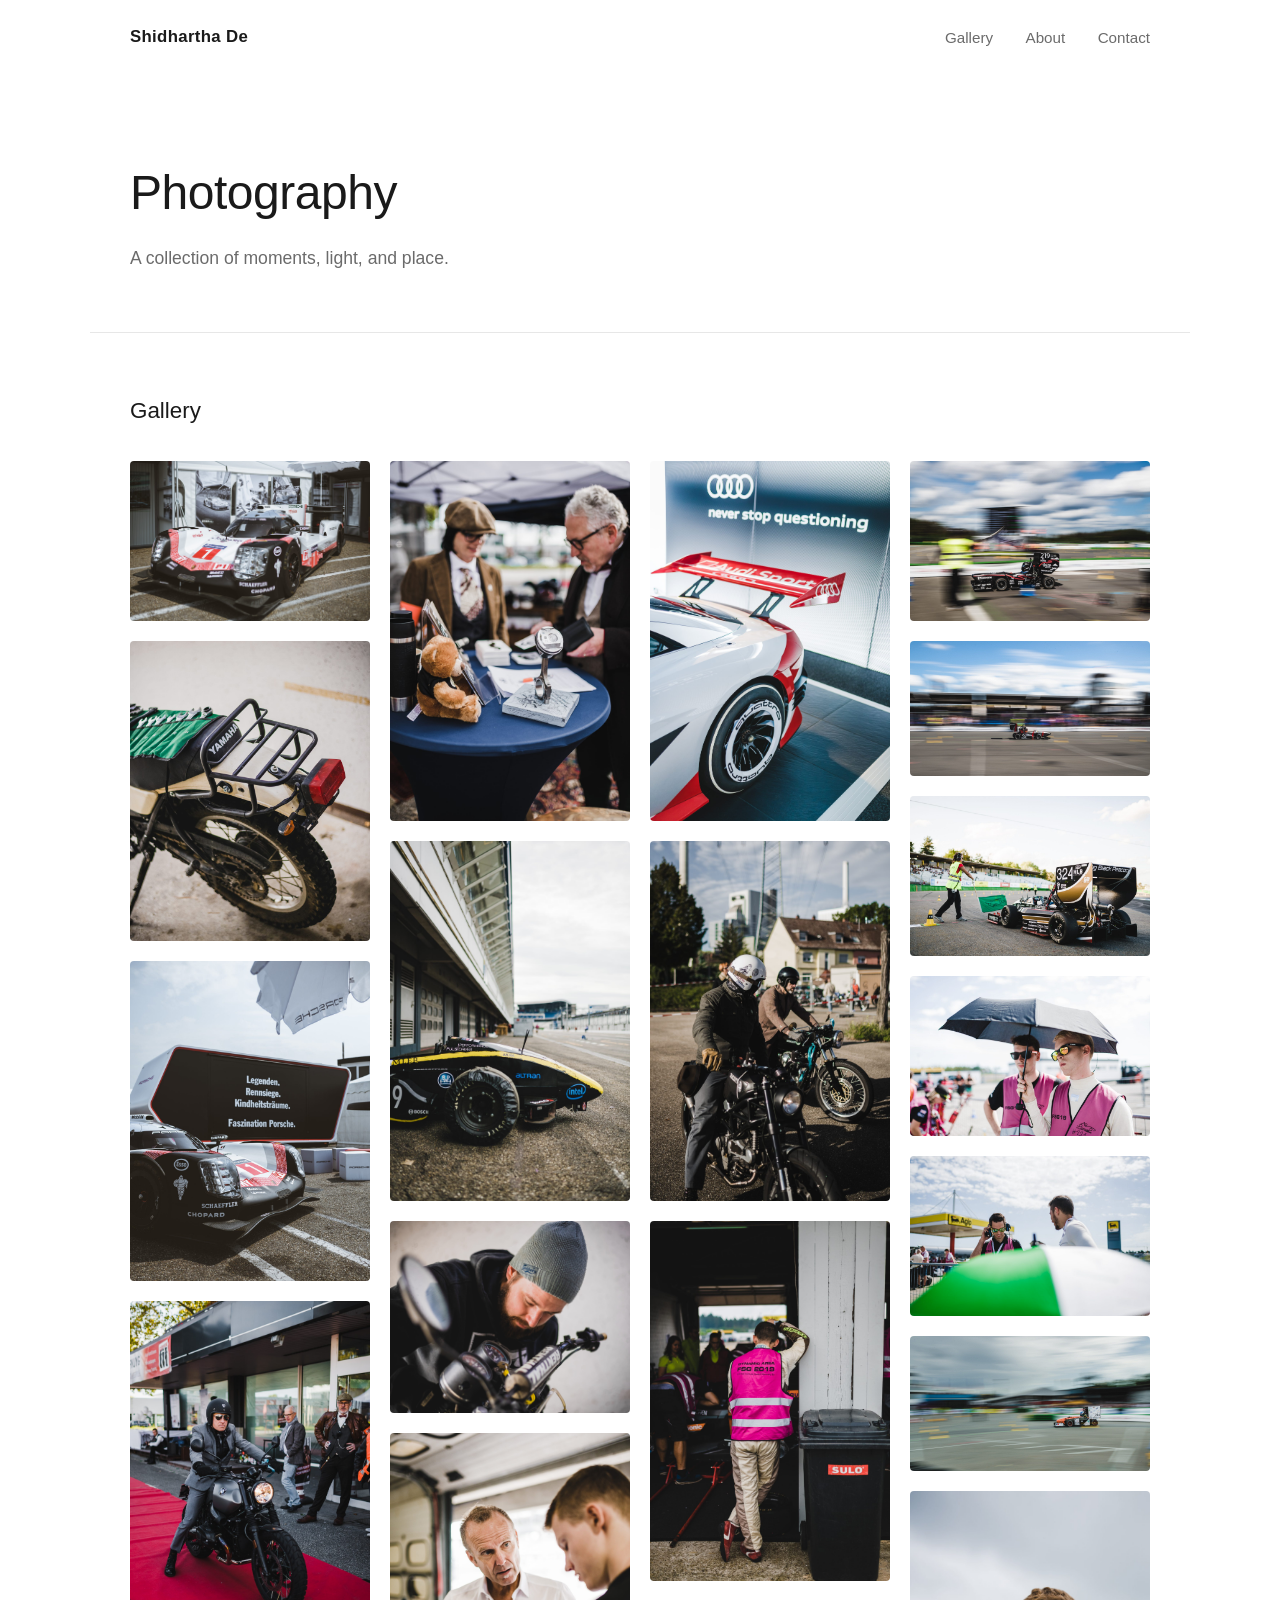
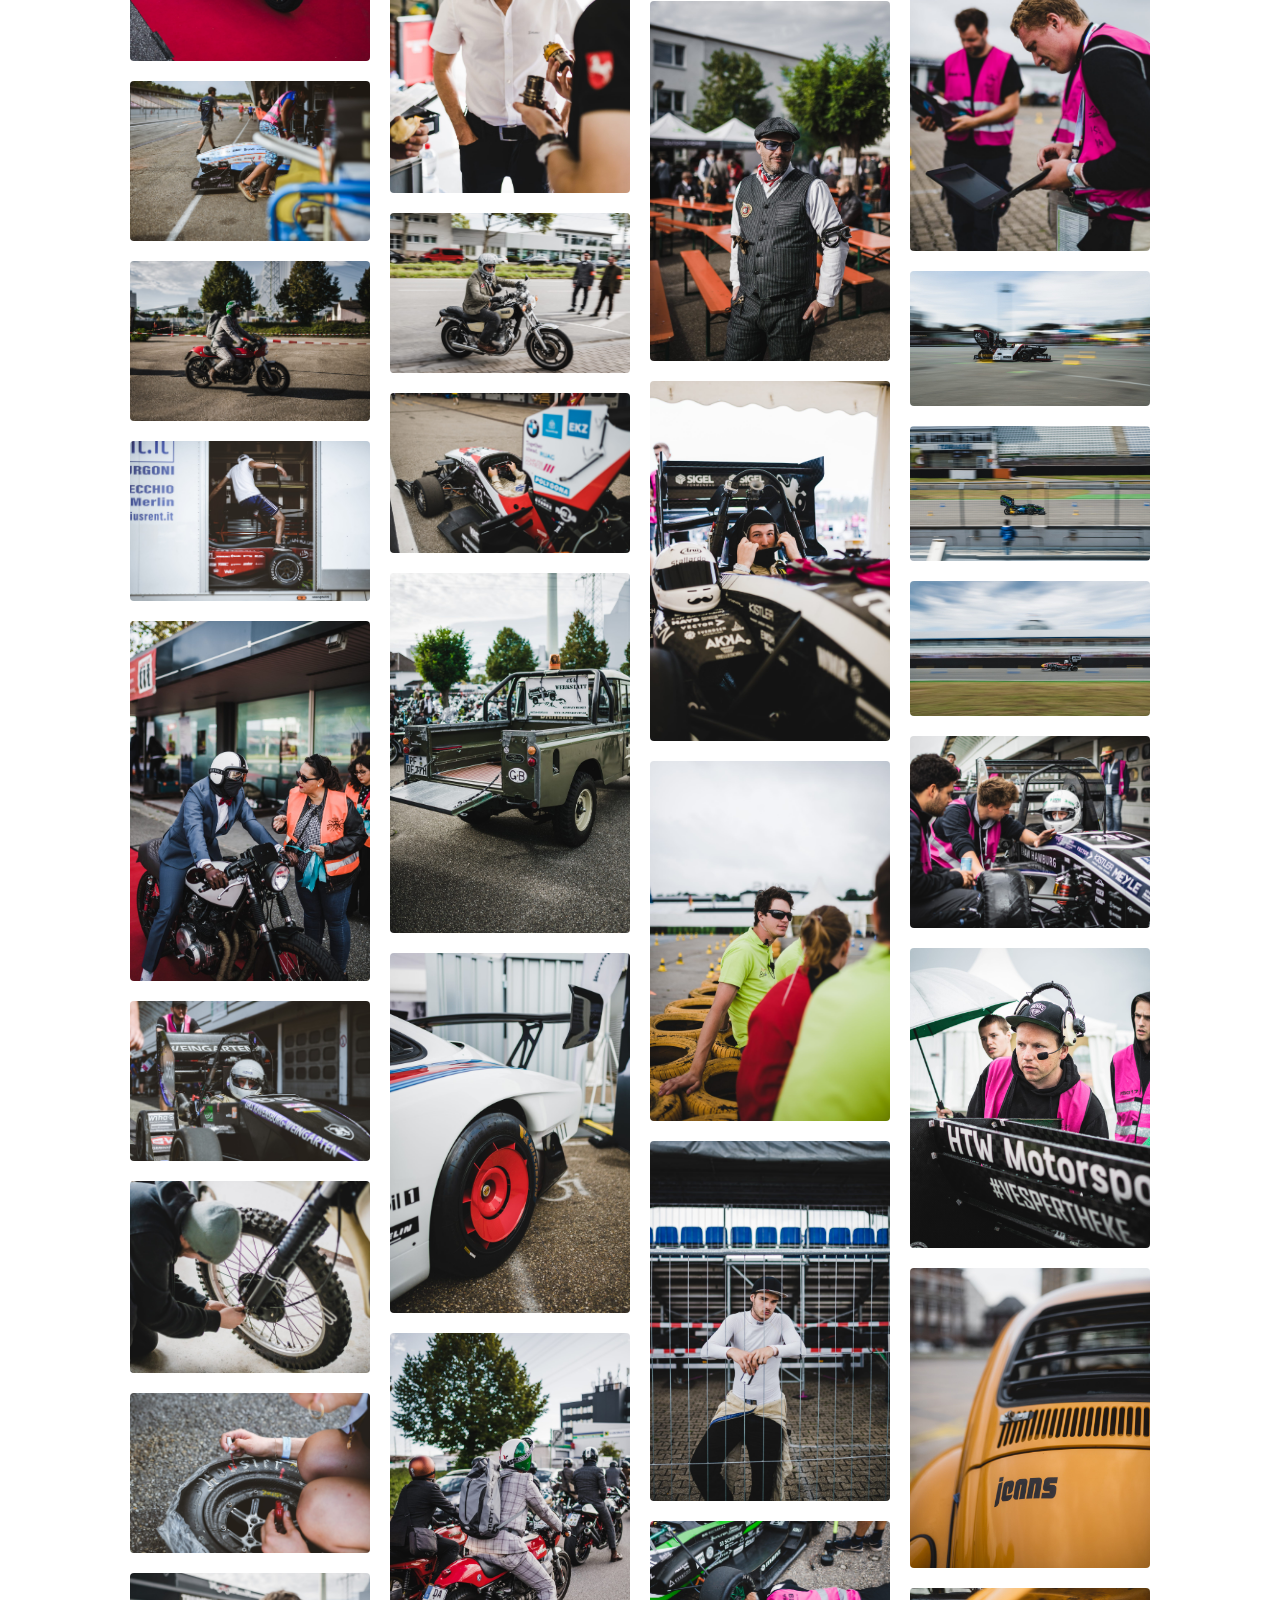
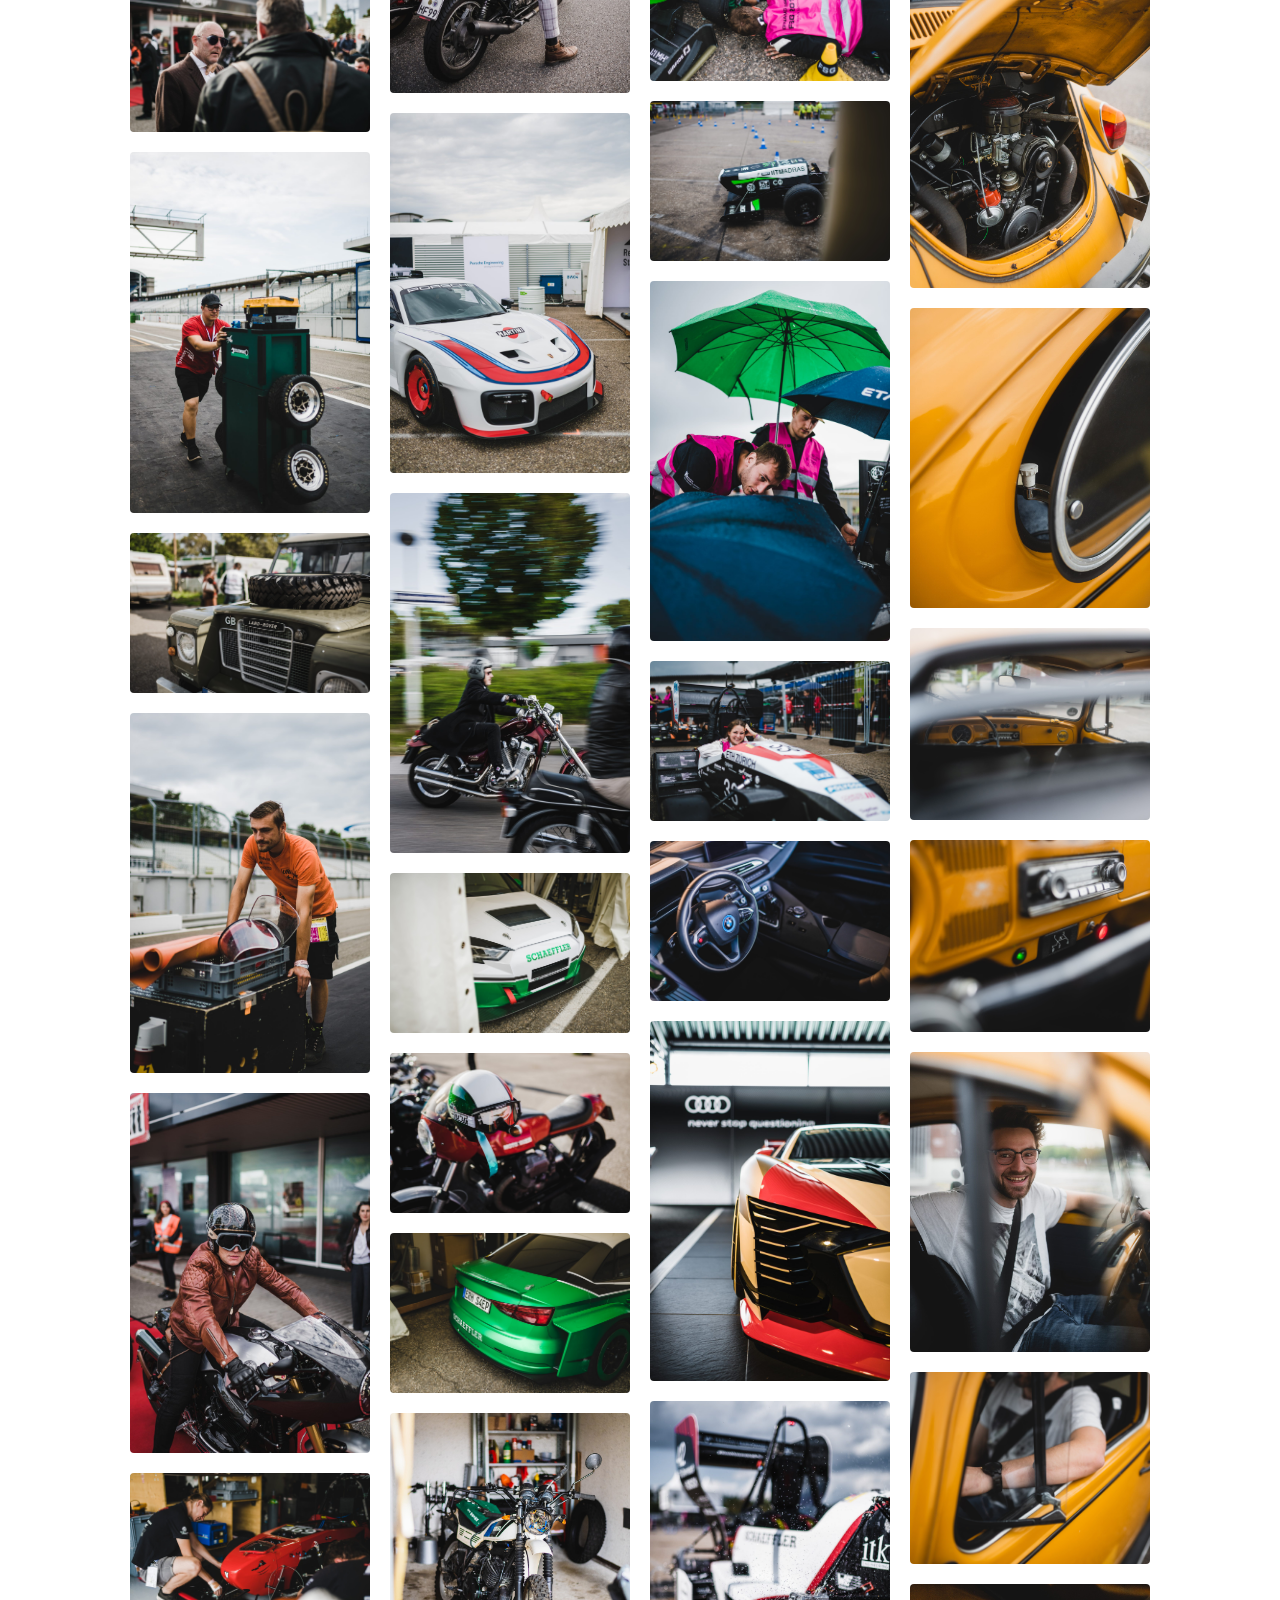
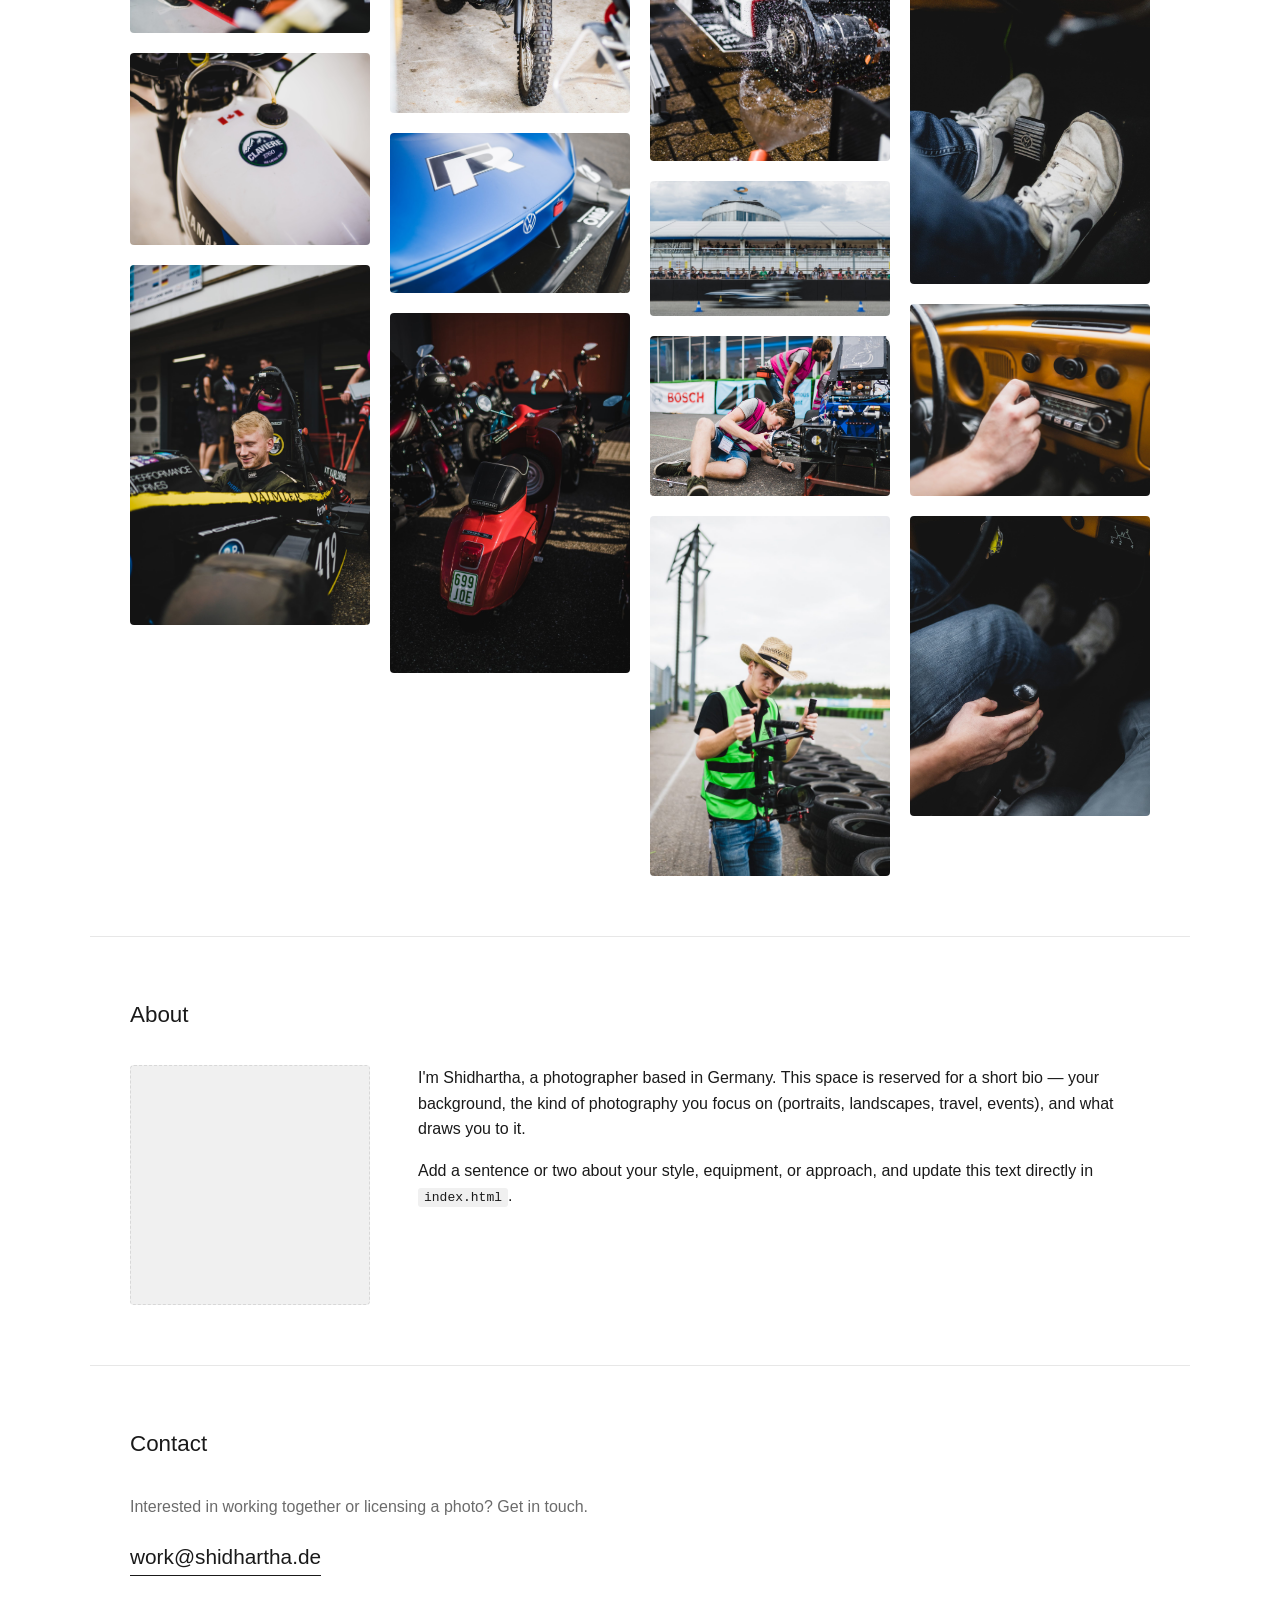
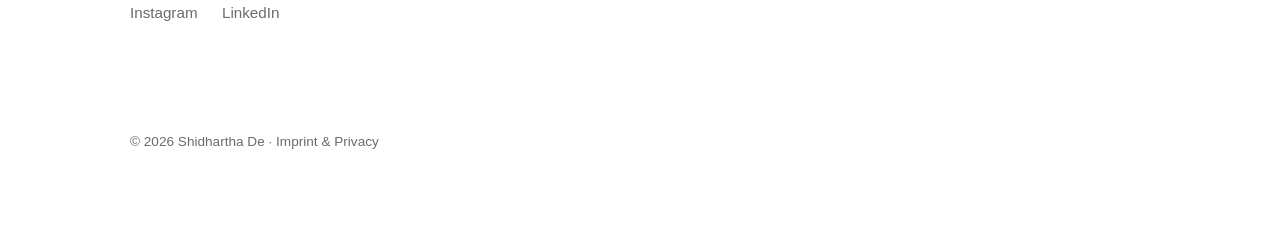
==== index.html @ 5882ee1f "added imprint" ====
<!DOCTYPE html>
<html lang="en">
<head>
<meta charset="UTF-8">
<meta name="viewport" content="width=device-width, initial-scale=1.0">
<title>Shidhartha De — Photography</title>
<meta name="description" content="Photography portfolio of Shidhartha De.">
<link rel="icon" type="image/x-icon" href="favicon.ico">
<link rel="icon" type="image/png" sizes="32x32" href="favicon-32.png">
<link rel="apple-touch-icon" sizes="180x180" href="apple-touch-icon.png">
<link rel="stylesheet" href="styles.css">
</head>
<body>

  <header class="site-header">
    <a href="#top" class="logo">Shidhartha De</a>
    <nav class="nav">
      <a href="#gallery">Gallery</a>
      <a href="#about">About</a>
      <a href="#contact">Contact</a>
    </nav>
  </header>

  <main id="top">

    <section class="hero">
      <h1>Photography</h1>
      <p class="hero-sub">A collection of moments, light, and place.</p>
    </section>

    <section id="gallery" class="gallery-section">
      <h2 class="section-title">Gallery</h2>
      <div class="gallery-grid">
        <figure class="gallery-item">
          <img src="images/1.jpg" alt="Photo 1" loading="lazy" data-goatcounter-click="photo-1">
        </figure>
        <figure class="gallery-item">
          <img src="images/2.jpg" alt="Photo 2" loading="lazy" data-goatcounter-click="photo-2">
        </figure>
        <figure class="gallery-item">
          <img src="images/3.jpg" alt="Photo 3" loading="lazy" data-goatcounter-click="photo-3">
        </figure>
        <figure class="gallery-item">
          <img src="images/4.jpg" alt="Photo 4" loading="lazy" data-goatcounter-click="photo-4">
        </figure>
        <figure class="gallery-item">
          <img src="images/5.jpg" alt="Photo 5" loading="lazy" data-goatcounter-click="photo-5">
        </figure>
        <figure class="gallery-item">
          <img src="images/6.jpg" alt="Photo 6" loading="lazy" data-goatcounter-click="photo-6">
        </figure>
        <figure class="gallery-item">
          <img src="images/7.jpg" alt="Photo 7" loading="lazy" data-goatcounter-click="photo-7">
        </figure>
        <figure class="gallery-item">
          <img src="images/8.jpg" alt="Photo 8" loading="lazy" data-goatcounter-click="photo-8">
        </figure>
        <figure class="gallery-item">
          <img src="images/9.jpg" alt="Photo 9" loading="lazy" data-goatcounter-click="photo-9">
        </figure>
        <figure class="gallery-item">
          <img src="images/10.jpg" alt="Photo 10" loading="lazy" data-goatcounter-click="photo-10">
        </figure>
        <figure class="gallery-item">
          <img src="images/11.jpg" alt="Photo 11" loading="lazy" data-goatcounter-click="photo-11">
        </figure>
        <figure class="gallery-item">
          <img src="images/12.jpg" alt="Photo 12" loading="lazy" data-goatcounter-click="photo-12">
        </figure>
        <figure class="gallery-item">
          <img src="images/13.jpg" alt="Photo 13" loading="lazy" data-goatcounter-click="photo-13">
        </figure>
        <figure class="gallery-item">
          <img src="images/14.jpg" alt="Photo 14" loading="lazy" data-goatcounter-click="photo-14">
        </figure>
        <figure class="gallery-item">
          <img src="images/15.jpg" alt="Photo 15" loading="lazy" data-goatcounter-click="photo-15">
        </figure>
        <figure class="gallery-item">
          <img src="images/16.jpg" alt="Photo 16" loading="lazy" data-goatcounter-click="photo-16">
        </figure>
        <figure class="gallery-item">
          <img src="images/17.jpg" alt="Photo 17" loading="lazy" data-goatcounter-click="photo-17">
        </figure>
        <figure class="gallery-item">
          <img src="images/18.jpg" alt="Photo 18" loading="lazy" data-goatcounter-click="photo-18">
        </figure>
        <figure class="gallery-item">
          <img src="images/19.jpg" alt="Photo 19" loading="lazy" data-goatcounter-click="photo-19">
        </figure>
        <figure class="gallery-item">
          <img src="images/20.jpg" alt="Photo 20" loading="lazy" data-goatcounter-click="photo-20">
        </figure>
        <figure class="gallery-item">
          <img src="images/21.jpg" alt="Photo 21" loading="lazy" data-goatcounter-click="photo-21">
        </figure>
        <figure class="gallery-item">
          <img src="images/22.jpg" alt="Photo 22" loading="lazy" data-goatcounter-click="photo-22">
        </figure>
        <figure class="gallery-item">
          <img src="images/23.jpg" alt="Photo 23" loading="lazy" data-goatcounter-click="photo-23">
        </figure>
        <figure class="gallery-item">
          <img src="images/24.jpg" alt="Photo 24" loading="lazy" data-goatcounter-click="photo-24">
        </figure>
        <figure class="gallery-item">
          <img src="images/25.jpg" alt="Photo 25" loading="lazy" data-goatcounter-click="photo-25">
        </figure>
        <figure class="gallery-item">
          <img src="images/26.jpg" alt="Photo 26" loading="lazy" data-goatcounter-click="photo-26">
        </figure>
        <figure class="gallery-item">
          <img src="images/27.jpg" alt="Photo 27" loading="lazy" data-goatcounter-click="photo-27">
        </figure>
        <figure class="gallery-item">
          <img src="images/28.jpg" alt="Photo 28" loading="lazy" data-goatcounter-click="photo-28">
        </figure>
        <figure class="gallery-item">
          <img src="images/29.jpg" alt="Photo 29" loading="lazy" data-goatcounter-click="photo-29">
        </figure>
        <figure class="gallery-item">
          <img src="images/30.jpg" alt="Photo 30" loading="lazy" data-goatcounter-click="photo-30">
        </figure>
        <figure class="gallery-item">
          <img src="images/31.jpg" alt="Photo 31" loading="lazy" data-goatcounter-click="photo-31">
        </figure>
        <figure class="gallery-item">
          <img src="images/32.jpg" alt="Photo 32" loading="lazy" data-goatcounter-click="photo-32">
        </figure>
        <figure class="gallery-item">
          <img src="images/33.jpg" alt="Photo 33" loading="lazy" data-goatcounter-click="photo-33">
        </figure>
        <figure class="gallery-item">
          <img src="images/34.jpg" alt="Photo 34" loading="lazy" data-goatcounter-click="photo-34">
        </figure>
        <figure class="gallery-item">
          <img src="images/35.jpg" alt="Photo 35" loading="lazy" data-goatcounter-click="photo-35">
        </figure>
        <figure class="gallery-item">
          <img src="images/36.jpg" alt="Photo 36" loading="lazy" data-goatcounter-click="photo-36">
        </figure>
        <figure class="gallery-item">
          <img src="images/37.jpg" alt="Photo 37" loading="lazy" data-goatcounter-click="photo-37">
        </figure>
        <figure class="gallery-item">
          <img src="images/38.jpg" alt="Photo 38" loading="lazy" data-goatcounter-click="photo-38">
        </figure>
        <figure class="gallery-item">
          <img src="images/39.jpg" alt="Photo 39" loading="lazy" data-goatcounter-click="photo-39">
        </figure>
        <figure class="gallery-item">
          <img src="images/40.jpg" alt="Photo 40" loading="lazy" data-goatcounter-click="photo-40">
        </figure>
        <figure class="gallery-item">
          <img src="images/41.jpg" alt="Photo 41" loading="lazy" data-goatcounter-click="photo-41">
        </figure>
        <figure class="gallery-item">
          <img src="images/43.jpg" alt="Photo 42" loading="lazy" data-goatcounter-click="photo-42">
        </figure>
        <figure class="gallery-item">
          <img src="images/45.jpg" alt="Photo 43" loading="lazy" data-goatcounter-click="photo-43">
        </figure>
        <figure class="gallery-item">
          <img src="images/47.jpg" alt="Photo 44" loading="lazy" data-goatcounter-click="photo-44">
        </figure>
        <figure class="gallery-item">
          <img src="images/49.jpg" alt="Photo 45" loading="lazy" data-goatcounter-click="photo-45">
        </figure>
        <figure class="gallery-item">
          <img src="images/51.jpg" alt="Photo 46" loading="lazy" data-goatcounter-click="photo-46">
        </figure>
        <figure class="gallery-item">
          <img src="images/53.jpg" alt="Photo 47" loading="lazy" data-goatcounter-click="photo-47">
        </figure>
        <figure class="gallery-item">
          <img src="images/55.jpg" alt="Photo 48" loading="lazy" data-goatcounter-click="photo-48">
        </figure>
        <figure class="gallery-item">
          <img src="images/57.jpg" alt="Photo 49" loading="lazy" data-goatcounter-click="photo-49">
        </figure>
        <figure class="gallery-item">
          <img src="images/59.jpg" alt="Photo 50" loading="lazy" data-goatcounter-click="photo-50">
        </figure>
        <figure class="gallery-item">
          <img src="images/61.jpg" alt="Photo 51" loading="lazy" data-goatcounter-click="photo-51">
        </figure>
        <figure class="gallery-item">
          <img src="images/63.jpg" alt="Photo 52" loading="lazy" data-goatcounter-click="photo-52">
        </figure>
        <figure class="gallery-item">
          <img src="images/65.jpg" alt="Photo 53" loading="lazy" data-goatcounter-click="photo-53">
        </figure>
        <figure class="gallery-item">
          <img src="images/67.jpg" alt="Photo 54" loading="lazy" data-goatcounter-click="photo-54">
        </figure>
        <figure class="gallery-item">
          <img src="images/69.jpg" alt="Photo 55" loading="lazy" data-goatcounter-click="photo-55">
        </figure>
        <figure class="gallery-item">
          <img src="images/71.jpg" alt="Photo 56" loading="lazy" data-goatcounter-click="photo-56">
        </figure>
        <figure class="gallery-item">
          <img src="images/73.jpg" alt="Photo 57" loading="lazy" data-goatcounter-click="photo-57">
        </figure>
        <figure class="gallery-item">
          <img src="images/75.jpg" alt="Photo 58" loading="lazy" data-goatcounter-click="photo-58">
        </figure>
        <figure class="gallery-item">
          <img src="images/77.jpg" alt="Photo 59" loading="lazy" data-goatcounter-click="photo-59">
        </figure>
        <figure class="gallery-item">
          <img src="images/79.jpg" alt="Photo 60" loading="lazy" data-goatcounter-click="photo-60">
        </figure>
        <figure class="gallery-item">
          <img src="images/81.jpg" alt="Photo 61" loading="lazy" data-goatcounter-click="photo-61">
        </figure>
        <figure class="gallery-item">
          <img src="images/83.jpg" alt="Photo 62" loading="lazy" data-goatcounter-click="photo-62">
        </figure>
        <figure class="gallery-item">
          <img src="images/85.jpg" alt="Photo 63" loading="lazy" data-goatcounter-click="photo-63">
        </figure>
        <figure class="gallery-item">
          <img src="images/87.jpg" alt="Photo 64" loading="lazy" data-goatcounter-click="photo-64">
        </figure>
        <figure class="gallery-item">
          <img src="images/89.jpg" alt="Photo 65" loading="lazy" data-goatcounter-click="photo-65">
        </figure>
        <figure class="gallery-item">
          <img src="images/90.jpg" alt="Photo 66" loading="lazy" data-goatcounter-click="photo-66">
        </figure>
        <figure class="gallery-item">
          <img src="images/91.jpg" alt="Photo 67" loading="lazy" data-goatcounter-click="photo-67">
        </figure>
        <figure class="gallery-item">
          <img src="images/92.jpg" alt="Photo 68" loading="lazy" data-goatcounter-click="photo-68">
        </figure>
        <figure class="gallery-item">
          <img src="images/93.jpg" alt="Photo 69" loading="lazy" data-goatcounter-click="photo-69">
        </figure>
        <figure class="gallery-item">
          <img src="images/94.jpg" alt="Photo 70" loading="lazy" data-goatcounter-click="photo-70">
        </figure>
        <figure class="gallery-item">
          <img src="images/95.jpg" alt="Photo 71" loading="lazy" data-goatcounter-click="photo-71">
        </figure>
        <figure class="gallery-item">
          <img src="images/96.jpg" alt="Photo 72" loading="lazy" data-goatcounter-click="photo-72">
        </figure>
        <figure class="gallery-item">
          <img src="images/97.jpg" alt="Photo 73" loading="lazy" data-goatcounter-click="photo-73">
        </figure>
        <figure class="gallery-item">
          <img src="images/98.jpg" alt="Photo 74" loading="lazy" data-goatcounter-click="photo-74">
        </figure>
        <figure class="gallery-item">
          <img src="images/99.jpg" alt="Photo 75" loading="lazy" data-goatcounter-click="photo-75">
        </figure>
      </div>
    </section>

    <section id="about" class="about-section">
      <h2 class="section-title">About</h2>
      <div class="about-content">
        <div class="placeholder-img about-photo"></div>
        <div class="about-text">
          <p>
            I'm Shidhartha, a photographer based in Germany. This space is reserved for a short bio —
            your background, the kind of photography you focus on (portraits, landscapes, travel, events),
            and what draws you to it.
          </p>
          <p>
            Add a sentence or two about your style, equipment, or approach, and update this text
            directly in <code>index.html</code>.
          </p>
        </div>
      </div>
    </section>

    <section id="contact" class="contact-section">
      <h2 class="section-title">Contact</h2>
      <p>Interested in working together or licensing a photo? Get in touch.</p>
      <a class="contact-email" href="mailto:work@shidhartha.de" data-goatcounter-click="contact-email">work@shidhartha.de</a>
      <div class="social-links">
        <a href="https://www.instagram.com/shidhartha" target="_blank" rel="noopener" data-goatcounter-click="social-instagram">Instagram</a>
        <a href="https://www.linkedin.com/in/shidharthade/" target="_blank" rel="noopener" data-goatcounter-click="social-linkedin">LinkedIn</a>
      </div>
    </section>

  </main>

  <footer class="site-footer">
    <p>&copy; <span id="year"></span> Shidhartha De · <a href="imprint.html">Imprint &amp; Privacy</a></p>
  </footer>

  <div id="lightbox" class="lightbox" hidden>
    <button class="lightbox-close" aria-label="Close">&times;</button>
    <img class="lightbox-img" src="" alt="">
  </div>

  <script src="script.js"></script>

  <!-- Analytics: replace YOURCODE with your GoatCounter site code (see README) -->
  <script data-goatcounter="https://YOURCODE.goatcounter.com/count" async src="//gc.zgo.at/count.js"></script>
</body>
</html>
---- styles.css ----
:root {
  --bg: #ffffff;
  --text: #1a1a1a;
  --muted: #6b6b6b;
  --border: #e7e7e7;
  --placeholder: #f0f0f0;
  --placeholder-border: #d8d8d8;
  --max-width: 1100px;
}

* { box-sizing: border-box; }

body {
  margin: 0;
  font-family: -apple-system, BlinkMacSystemFont, "Segoe UI", Helvetica, Arial, sans-serif;
  color: var(--text);
  background: var(--bg);
  line-height: 1.6;
}

a { color: inherit; text-decoration: none; }

.site-header {
  display: flex;
  justify-content: space-between;
  align-items: center;
  padding: 24px 40px;
  max-width: var(--max-width);
  margin: 0 auto;
}

.logo {
  font-weight: 600;
  font-size: 1.05rem;
  letter-spacing: 0.02em;
}

.nav a {
  margin-left: 28px;
  font-size: 0.95rem;
  color: var(--muted);
}

.nav a:hover { color: var(--text); }

.hero {
  max-width: var(--max-width);
  margin: 0 auto;
  padding: 80px 40px 60px;
}

.hero h1 {
  font-size: 3rem;
  font-weight: 500;
  margin: 0 0 12px;
  letter-spacing: -0.01em;
}

.hero-sub {
  color: var(--muted);
  font-size: 1.1rem;
  margin: 0;
}

.section-title {
  font-size: 1.4rem;
  font-weight: 500;
  margin: 0 0 32px;
}

.gallery-section, .about-section, .contact-section {
  max-width: var(--max-width);
  margin: 0 auto;
  padding: 60px 40px;
  border-top: 1px solid var(--border);
}

.gallery-grid {
  column-width: 240px;
  column-gap: 20px;
}

.gallery-item {
  margin: 0 0 20px;
  break-inside: avoid;
}

.gallery-item img {
  display: block;
  width: 100%;
  height: auto;
  border-radius: 4px;
  transition: opacity 0.2s ease;
  cursor: zoom-in;
}

.gallery-item img:hover {
  opacity: 0.9;
}

.lightbox {
  position: fixed;
  inset: 0;
  background: rgba(0, 0, 0, 0.94);
  display: flex;
  align-items: center;
  justify-content: center;
  padding: 40px;
  z-index: 1000;
  cursor: zoom-out;
}

.lightbox[hidden] {
  display: none;
}

.lightbox-img {
  max-width: 100%;
  max-height: 100%;
  object-fit: contain;
  border-radius: 2px;
  cursor: default;
}

.lightbox-close {
  position: absolute;
  top: 16px;
  right: 24px;
  background: none;
  border: none;
  color: #fff;
  font-size: 2.5rem;
  line-height: 1;
  cursor: pointer;
  padding: 4px 8px;
}

.placeholder-img {
  background: var(--placeholder);
  border: 1px dashed var(--placeholder-border);
  aspect-ratio: 4 / 3;
  border-radius: 4px;
  transition: background 0.2s ease;
}

.gallery-item:hover .placeholder-img {
  background: #e5e5e5;
}

figcaption {
  margin-top: 10px;
  font-size: 0.85rem;
  color: var(--muted);
}

.gallery-hint {
  margin-top: 32px;
  font-size: 0.85rem;
  color: var(--muted);
}

.gallery-hint code {
  background: var(--placeholder);
  padding: 2px 6px;
  border-radius: 3px;
}

.about-content {
  display: grid;
  grid-template-columns: 240px 1fr;
  gap: 48px;
  align-items: start;
}

.about-photo {
  aspect-ratio: 1 / 1;
  border-radius: 4px;
}

.about-text p {
  margin: 0 0 16px;
  color: var(--text);
}

.about-text code {
  background: var(--placeholder);
  padding: 2px 6px;
  border-radius: 3px;
}

.contact-section p {
  color: var(--muted);
  margin-bottom: 20px;
}

.legal-section {
  max-width: 720px;
  margin: 0 auto;
  padding: 60px 40px 100px;
}

.legal-section h1 {
  font-size: 1.8rem;
  font-weight: 600;
  margin: 40px 0 20px;
}

.legal-section h1:first-of-type {
  margin-top: 0;
}

.legal-section h2 {
  font-size: 1.15rem;
  font-weight: 600;
  margin: 32px 0 10px;
}

.legal-section h3 {
  font-size: 1rem;
  font-weight: 600;
  margin: 24px 0 8px;
}

.legal-section p,
.legal-section address {
  color: var(--text);
  font-style: normal;
  margin: 0 0 14px;
}

.legal-section hr {
  border: none;
  border-top: 1px solid var(--border);
  margin: 48px 0;
}

.legal-updated {
  color: var(--muted);
  font-size: 0.85rem;
}

.legal-todo {
  background: #fdf6e3;
  border: 1px solid #e8d9a0;
  border-radius: 4px;
  padding: 16px 20px;
  font-size: 0.9rem;
  color: #6b5a1f;
  margin-bottom: 40px;
}

.contact-email {
  display: inline-block;
  font-size: 1.3rem;
  font-weight: 500;
  border-bottom: 1px solid var(--text);
  padding-bottom: 2px;
  margin-bottom: 24px;
}

.social-links a {
  margin-right: 20px;
  color: var(--muted);
  font-size: 0.95rem;
}

.social-links a:hover { color: var(--text); }

.site-footer {
  max-width: var(--max-width);
  margin: 0 auto;
  padding: 32px 40px 60px;
  color: var(--muted);
  font-size: 0.85rem;
}

@media (max-width: 720px) {
  .site-header { flex-direction: column; align-items: flex-start; gap: 12px; padding: 24px; }
  .nav a { margin-left: 0; margin-right: 20px; }
  .hero { padding: 48px 24px 40px; }
  .hero h1 { font-size: 2.2rem; }
  .gallery-section, .about-section, .contact-section { padding: 40px 24px; }
  .gallery-grid { column-width: 140px; column-gap: 12px; }
  .gallery-item { margin-bottom: 12px; }
  .about-content { grid-template-columns: 1fr; }
  .about-photo { max-width: 200px; }
}
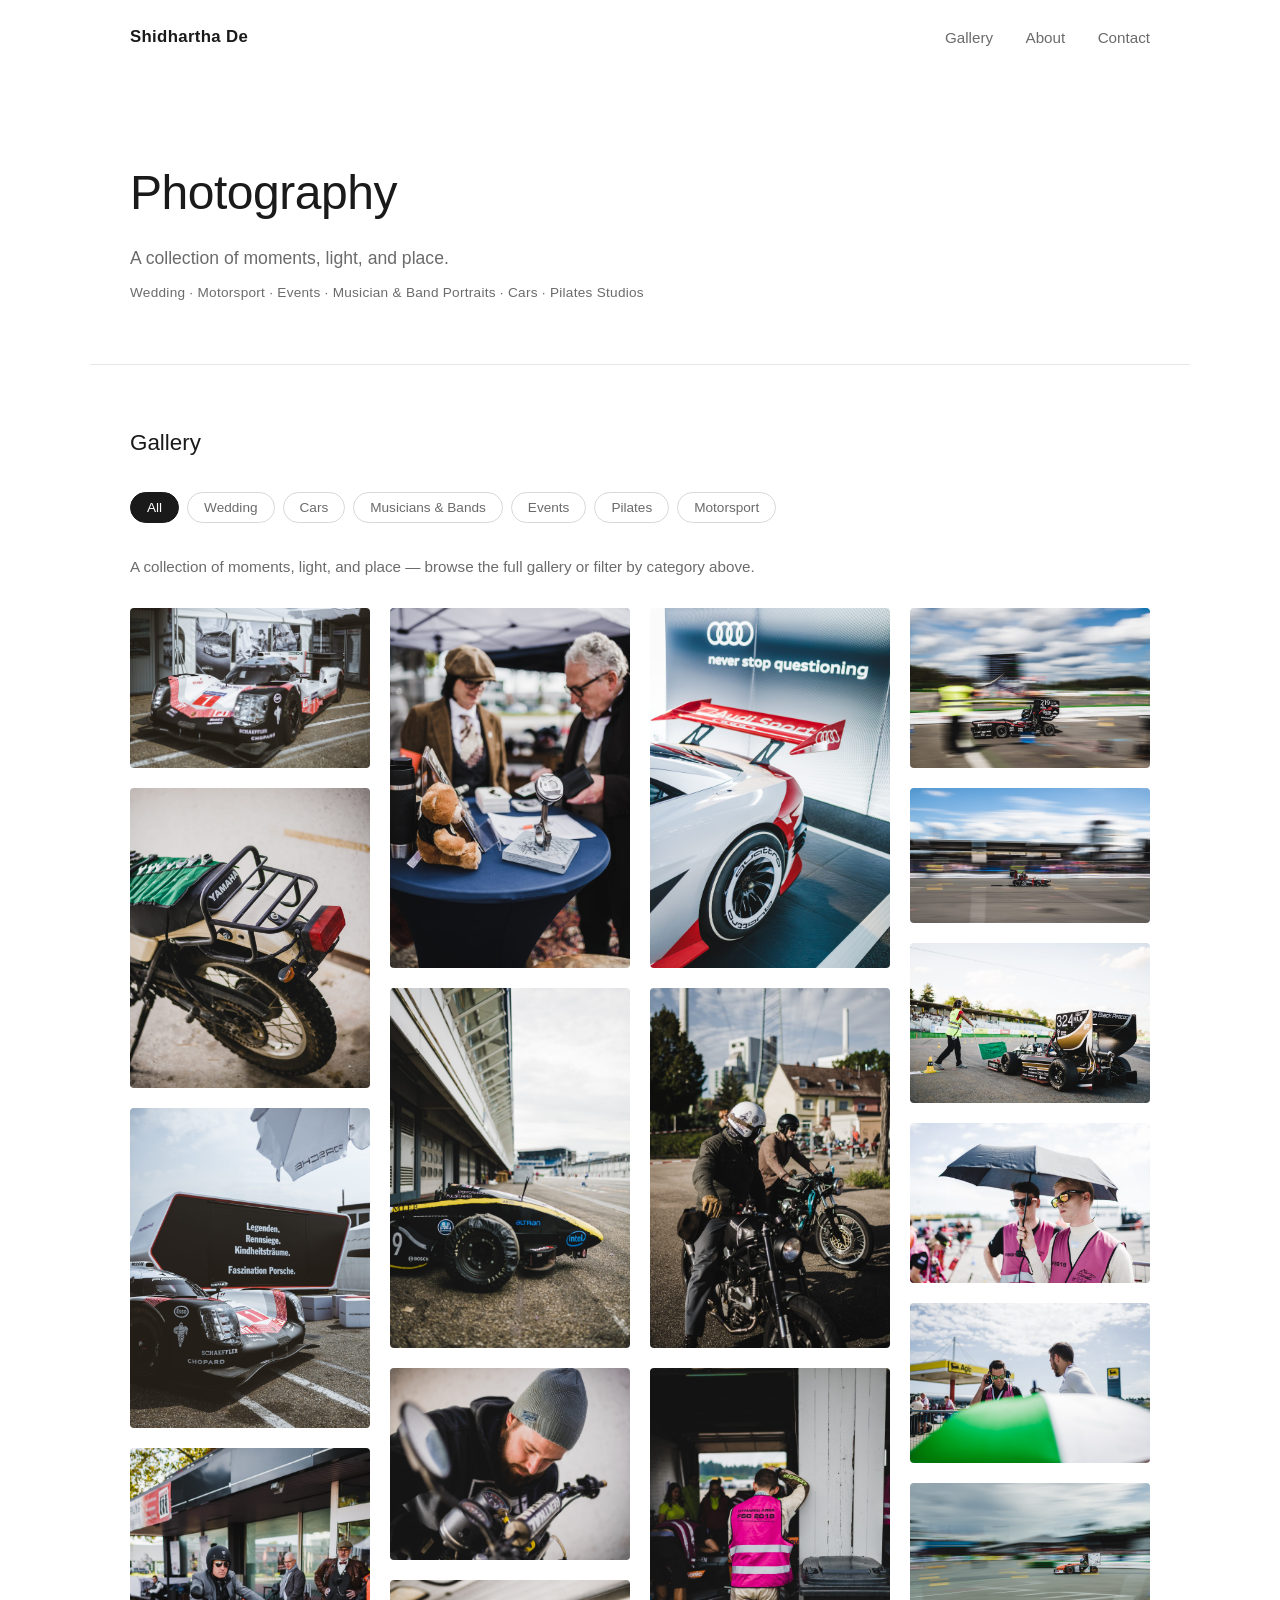
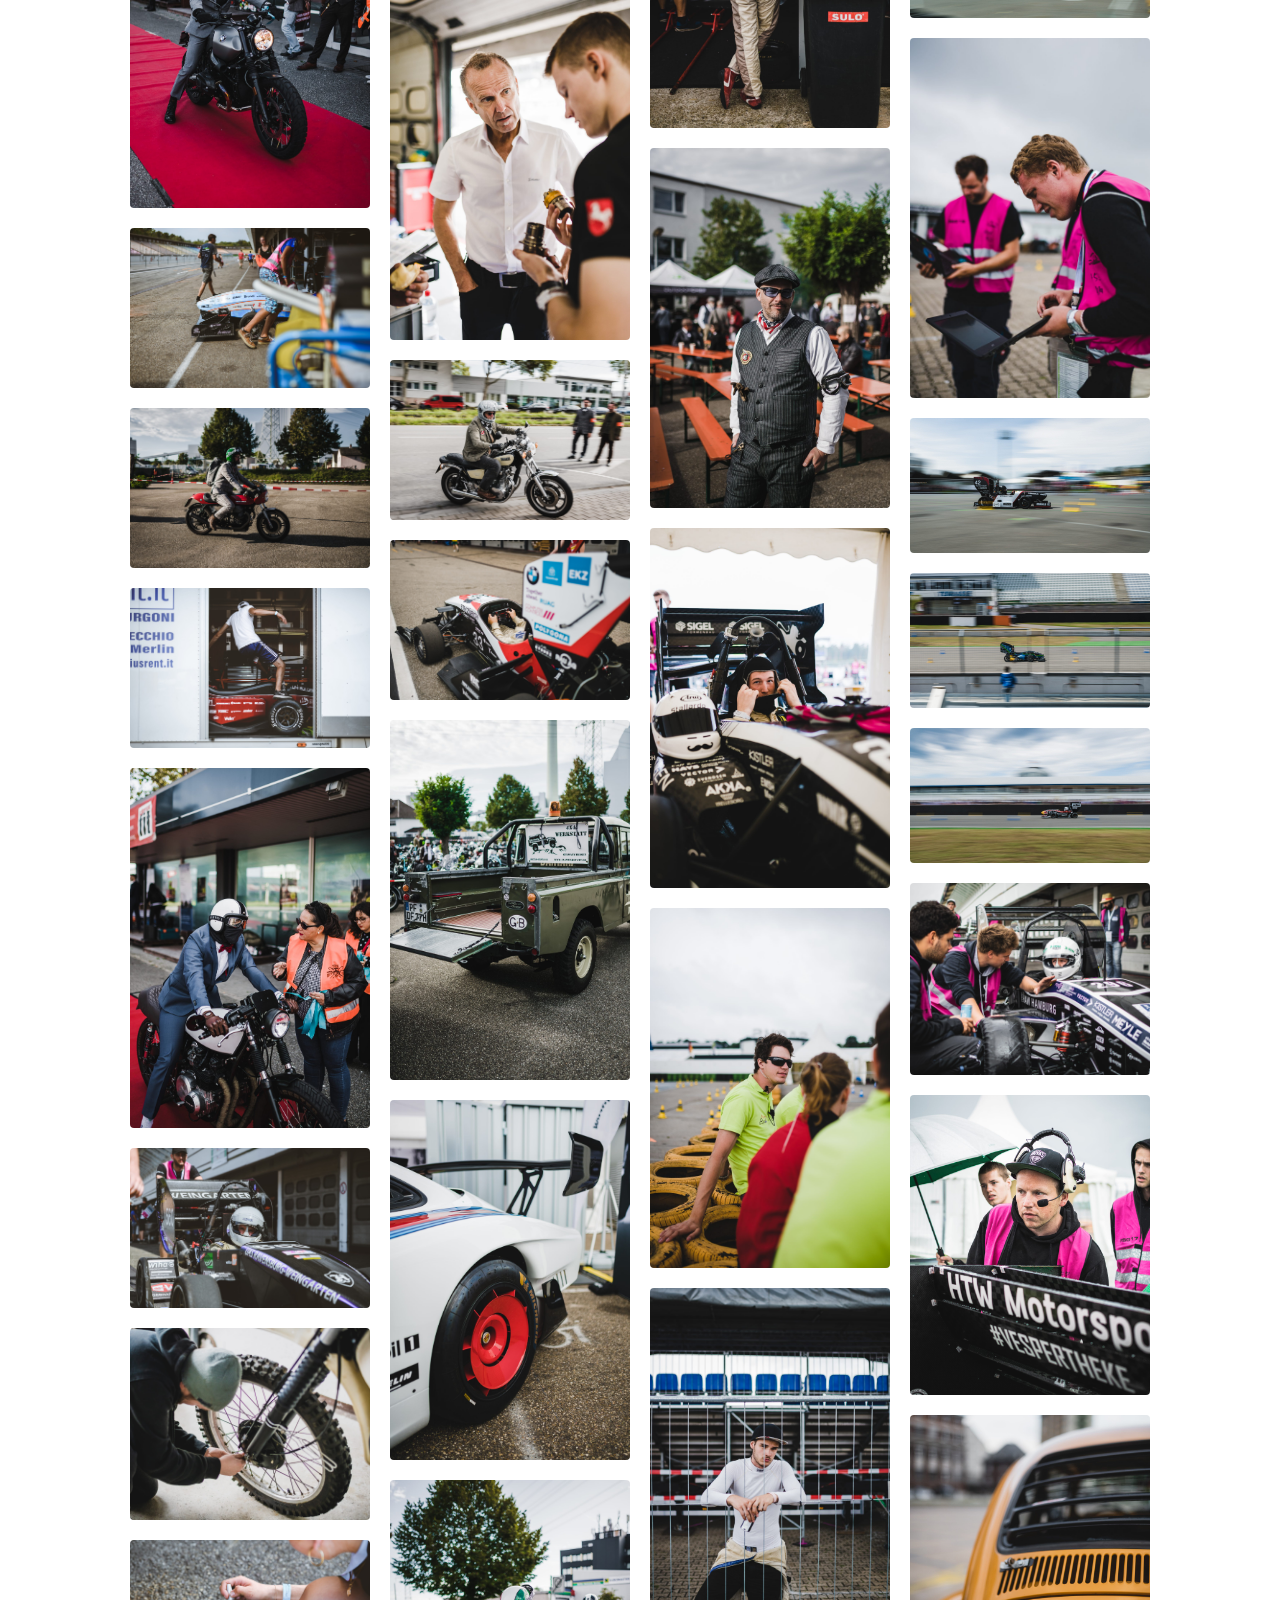
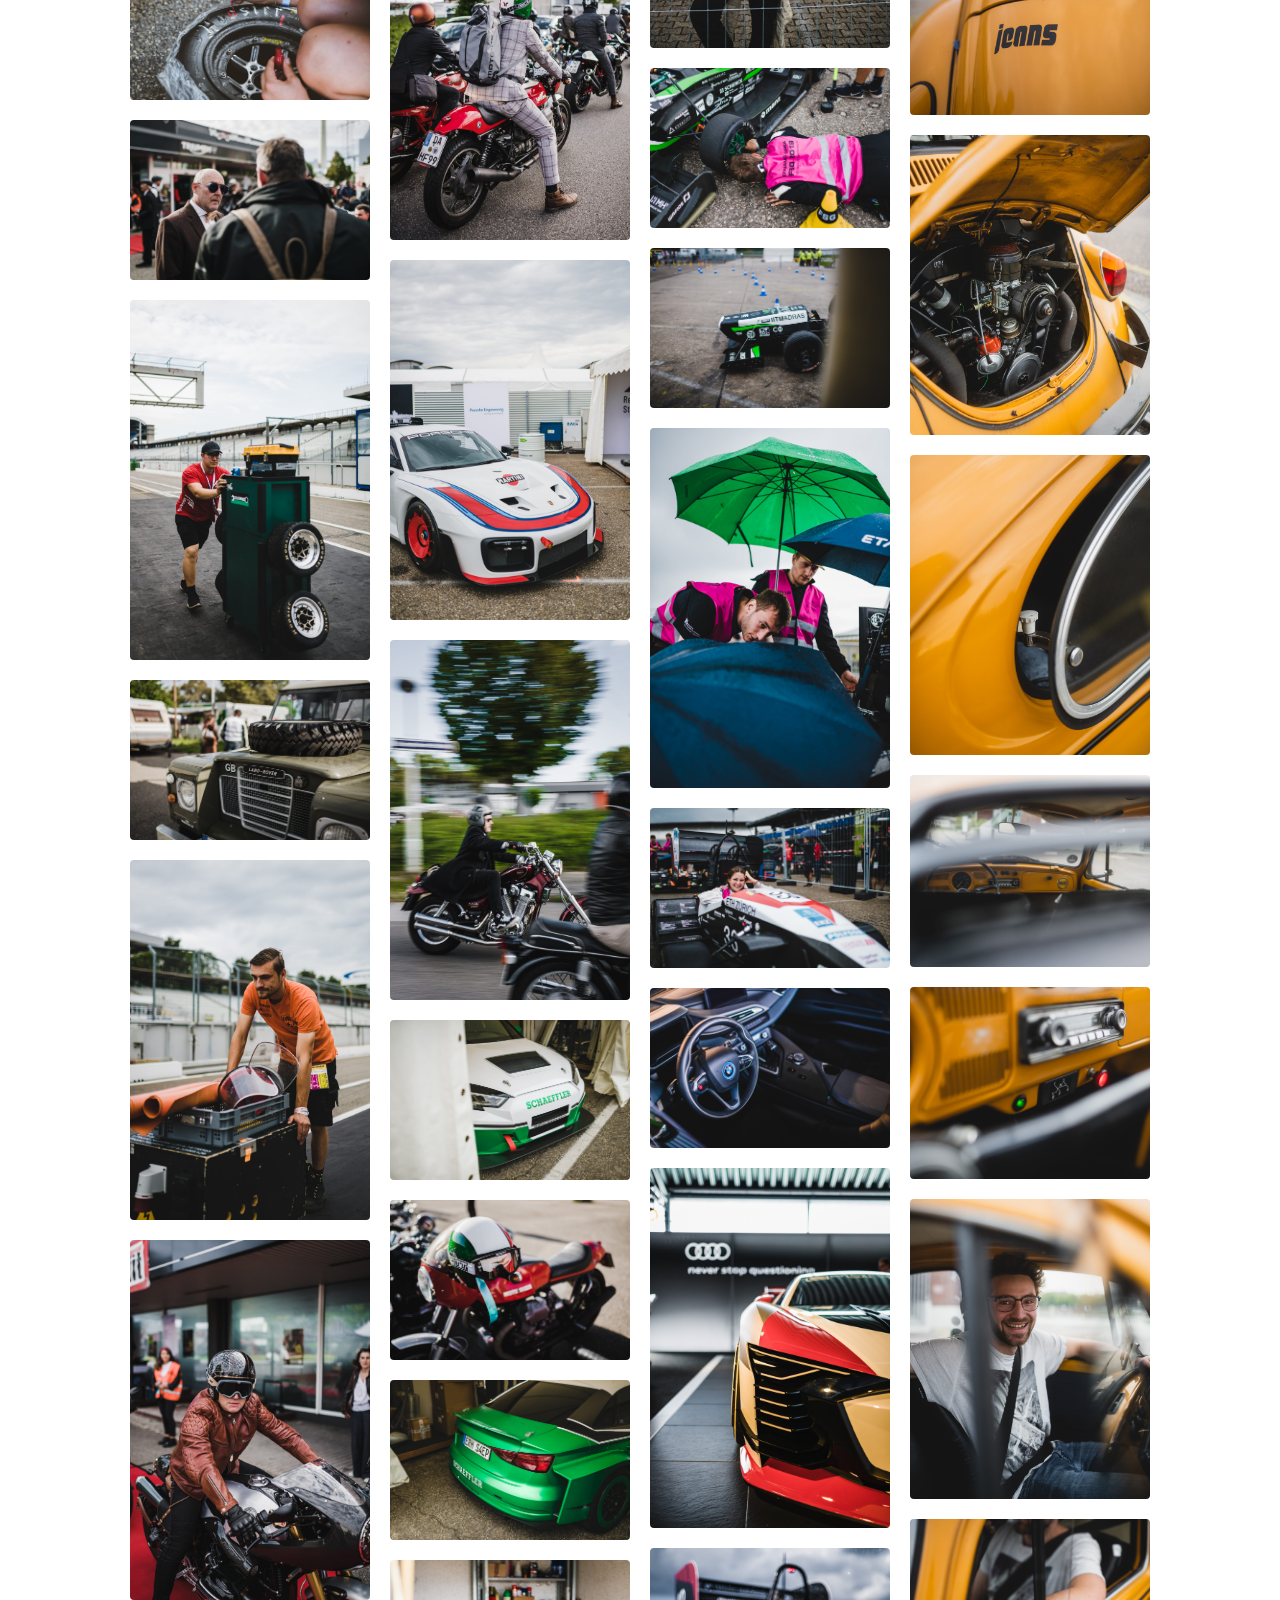
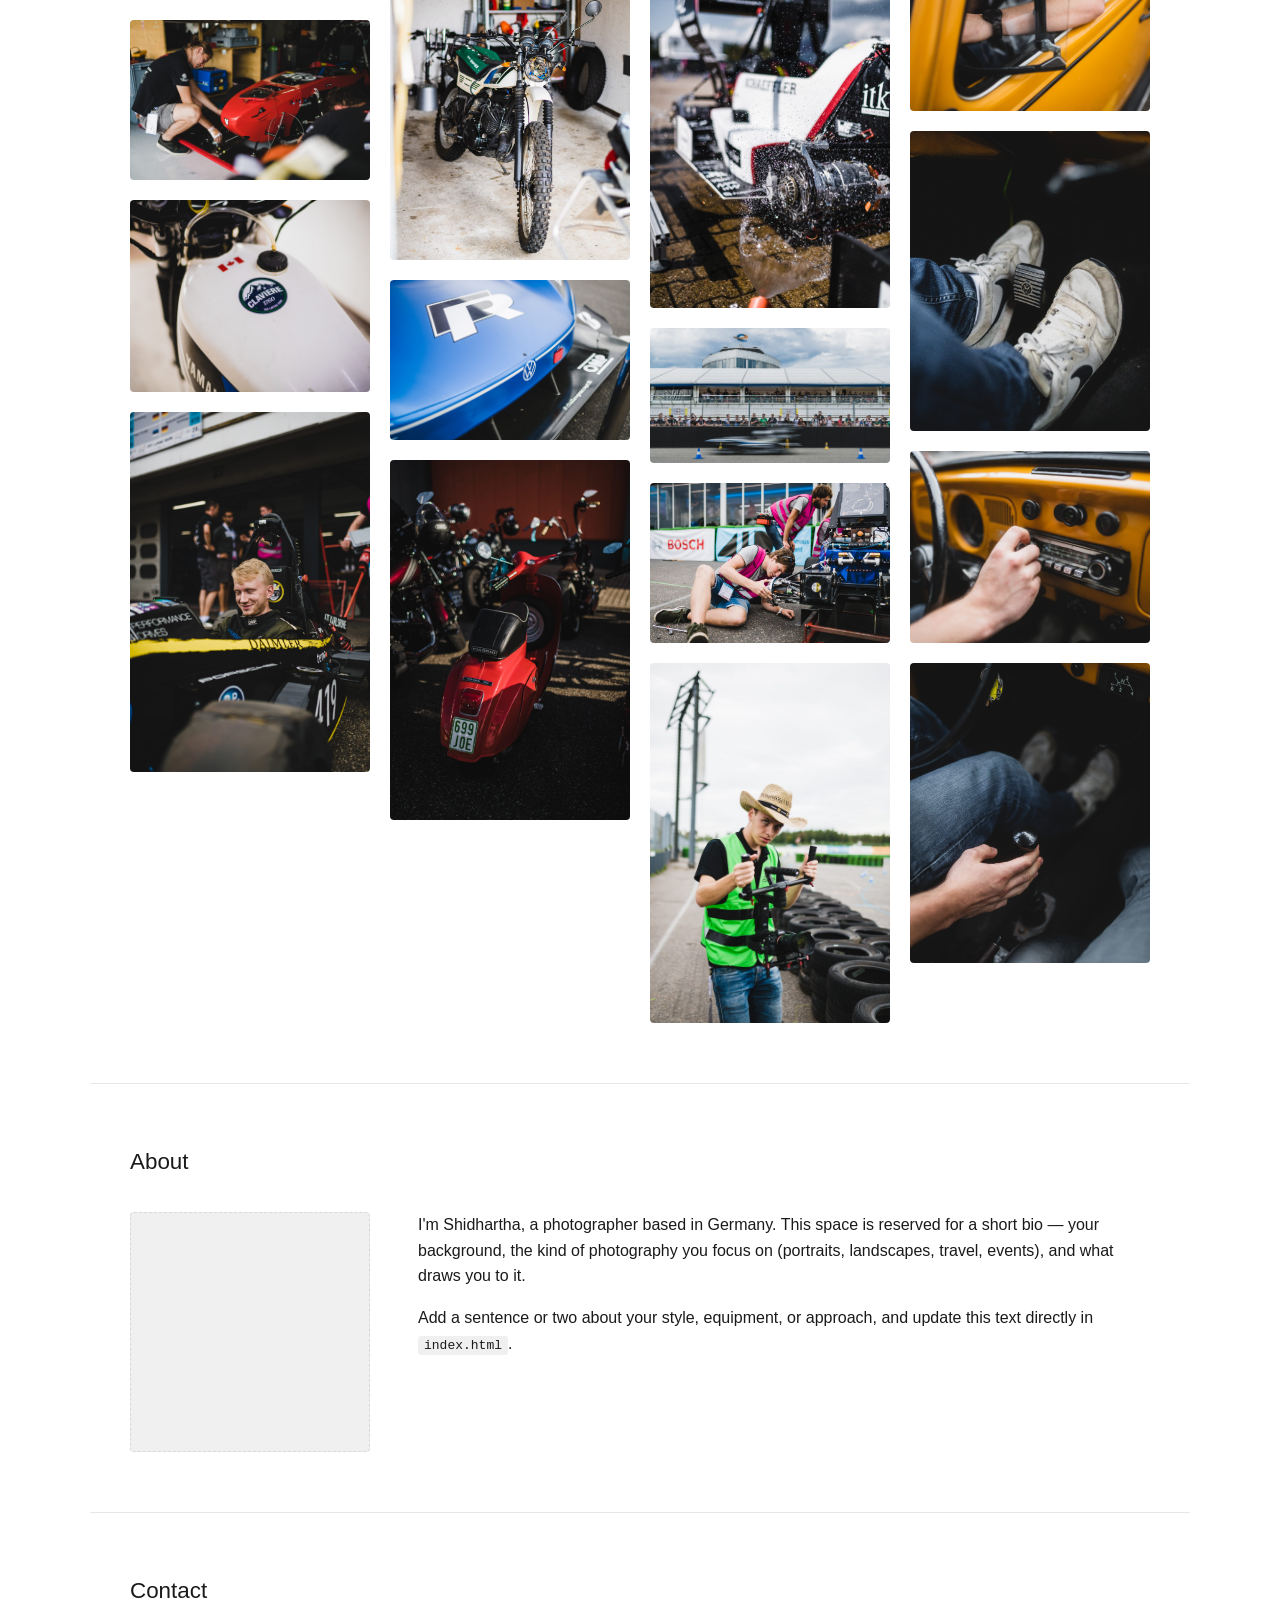
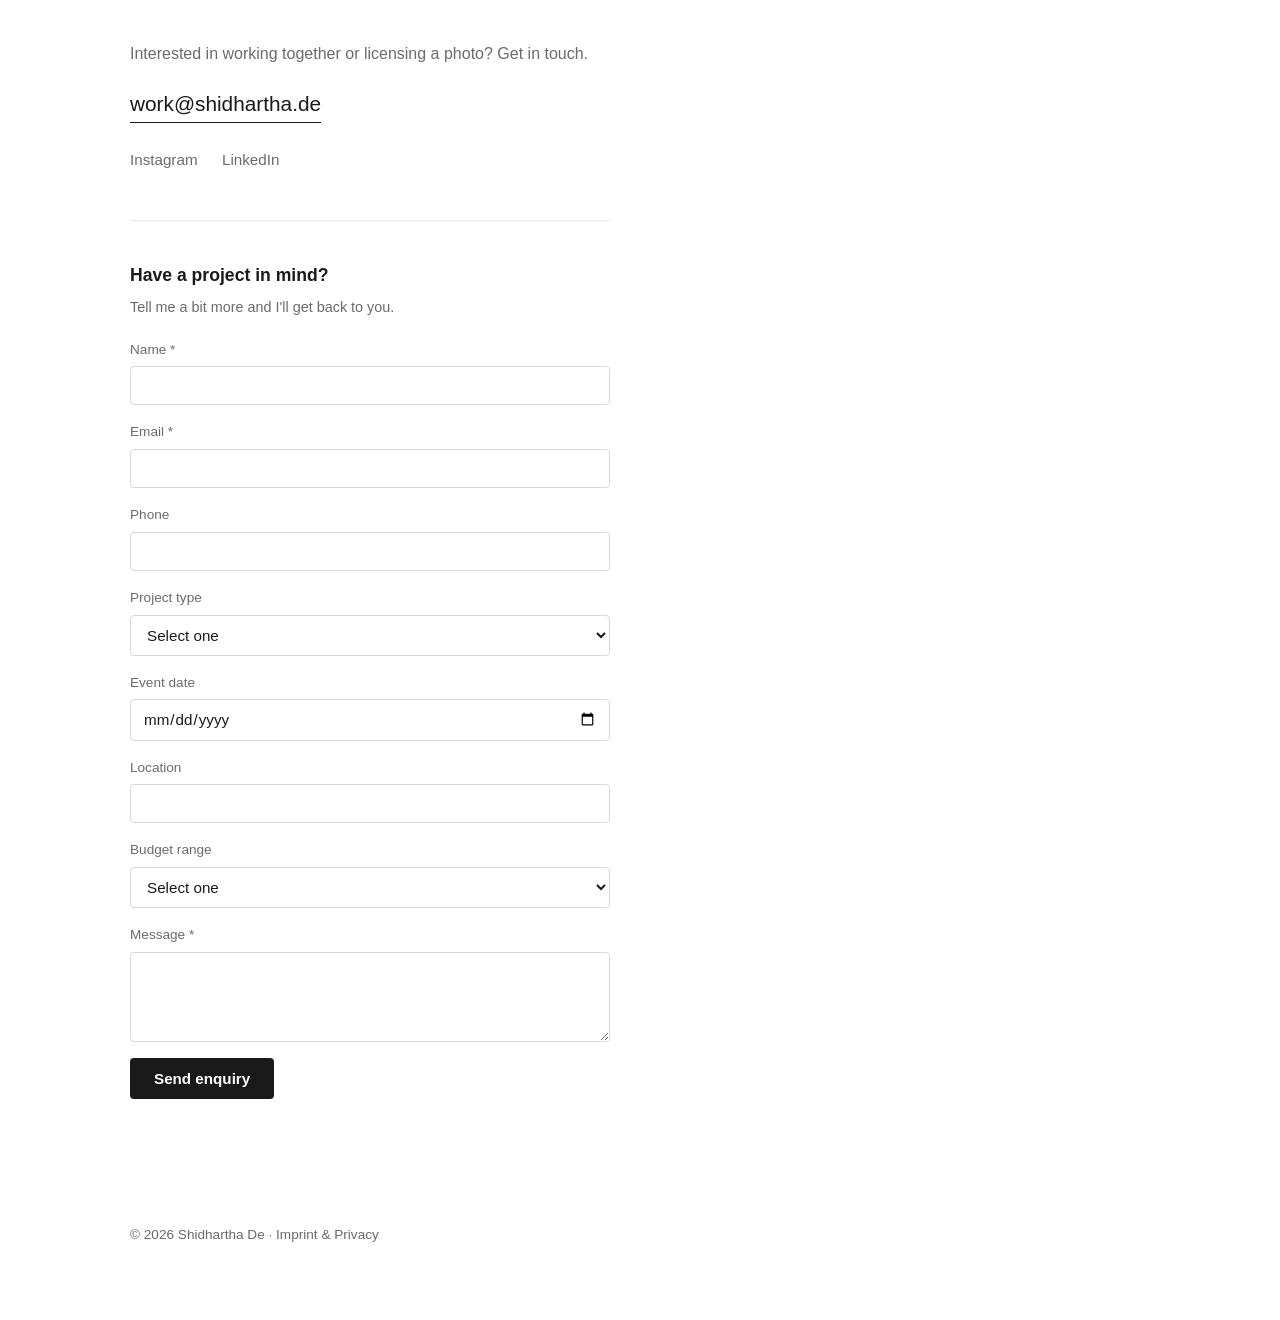
==== commit a9df9cc4: "updated layout" ====
--- a/index.html
+++ b/index.html
@@ -3,12 +3,52 @@
 <head>
 <meta charset="UTF-8">
 <meta name="viewport" content="width=device-width, initial-scale=1.0">
-<title>Shidhartha De — Photography</title>
-<meta name="description" content="Photography portfolio of Shidhartha De.">
+<title>Shidhartha De Photography | Wedding, Motorsport, Event & Portrait Photographer</title>
+<meta name="description" content="Photography by Shidhartha De — wedding, motorsport, event, musician/band portrait, car, and Pilates studio promotional photography in Germany.">
+<link rel="canonical" href="https://shidharthade.github.io/Photography-Portfolio/">
 <link rel="icon" type="image/x-icon" href="favicon.ico">
 <link rel="icon" type="image/png" sizes="32x32" href="favicon-32.png">
 <link rel="apple-touch-icon" sizes="180x180" href="apple-touch-icon.png">
+
+<!-- Open Graph / social sharing preview -->
+<meta property="og:type" content="website">
+<meta property="og:title" content="Shidhartha De Photography">
+<meta property="og:description" content="Wedding, motorsport, event, musician/band portrait, car, and Pilates studio promotional photography in Germany.">
+<meta property="og:url" content="https://shidharthade.github.io/Photography-Portfolio/">
+<meta property="og:image" content="https://shidharthade.github.io/Photography-Portfolio/images/1.jpg">
+
+<!-- Twitter Card -->
+<meta name="twitter:card" content="summary_large_image">
+<meta name="twitter:title" content="Shidhartha De Photography">
+<meta name="twitter:description" content="Wedding, motorsport, event, musician/band portrait, car, and Pilates studio promotional photography in Germany.">
+<meta name="twitter:image" content="https://shidharthade.github.io/Photography-Portfolio/images/1.jpg">
+
 <link rel="stylesheet" href="styles.css">
+
+<!-- Structured data: helps Google understand who you are and what you offer -->
+<script type="application/ld+json">
+{
+  "@context": "https://schema.org",
+  "@type": "Person",
+  "name": "Shidhartha De",
+  "jobTitle": "Photographer",
+  "url": "https://shidharthade.github.io/Photography-Portfolio/",
+  "image": "https://shidharthade.github.io/Photography-Portfolio/images/1.jpg",
+  "email": "mailto:work@shidhartha.de",
+  "sameAs": [
+    "https://www.instagram.com/shidhartha",
+    "https://www.linkedin.com/in/shidharthade/"
+  ],
+  "knowsAbout": [
+    "Wedding photography",
+    "Motorsport photography",
+    "Event photography",
+    "Musician and band portrait photography",
+    "Car photography",
+    "Pilates studio promotional photography"
+  ]
+}
+</script>
 </head>
 <body>
 
@@ -26,237 +66,258 @@
     <section class="hero">
       <h1>Photography</h1>
       <p class="hero-sub">A collection of moments, light, and place.</p>
+      <p class="hero-services">Wedding · Motorsport · Events · Musician &amp; Band Portraits · Cars · Pilates Studios</p>
     </section>
 
     <section id="gallery" class="gallery-section">
       <h2 class="section-title">Gallery</h2>
+
+      <div class="filter-tabs" role="tablist" aria-label="Filter gallery by category">
+        <button type="button" class="filter-tab active" data-filter="all" data-goatcounter-click="filter-all">All</button>
+        <button type="button" class="filter-tab" data-filter="wedding" data-goatcounter-click="filter-wedding">Wedding</button>
+        <button type="button" class="filter-tab" data-filter="cars" data-goatcounter-click="filter-cars">Cars</button>
+        <button type="button" class="filter-tab" data-filter="musicians" data-goatcounter-click="filter-musicians">Musicians &amp; Bands</button>
+        <button type="button" class="filter-tab" data-filter="events" data-goatcounter-click="filter-events">Events</button>
+        <button type="button" class="filter-tab" data-filter="pilates" data-goatcounter-click="filter-pilates">Pilates</button>
+        <button type="button" class="filter-tab" data-filter="motorsport" data-goatcounter-click="filter-motorsport">Motorsport</button>
+      </div>
+
+      <p class="category-blurb" data-category="all">A collection of moments, light, and place — browse the full gallery or filter by category above.</p>
+      <p class="category-blurb" data-category="wedding" hidden>Documentary and portrait-style wedding photography — ceremonies, receptions, and the moments in between, in Germany and beyond.</p>
+      <p class="category-blurb" data-category="cars" hidden>Photography for private car collections and individual sessions with owners and their cars, on location or studio-style.</p>
+      <p class="category-blurb" data-category="musicians" hidden>Portrait photography for musicians and bands — press shots, album art, and live performance coverage.</p>
+      <p class="category-blurb" data-category="events" hidden>Event photography for corporate, private, and community events.</p>
+      <p class="category-blurb" data-category="pilates" hidden>Promotional photography for Pilates studios — imagery for websites, social media, and marketing materials.</p>
+      <p class="category-blurb" data-category="motorsport" hidden>Motorsport photography — track days, races, and behind-the-scenes coverage.</p>
+
       <div class="gallery-grid">
         <figure class="gallery-item">
-          <img src="images/1.jpg" alt="Photo 1" loading="lazy" data-goatcounter-click="photo-1">
-        </figure>
-        <figure class="gallery-item">
-          <img src="images/2.jpg" alt="Photo 2" loading="lazy" data-goatcounter-click="photo-2">
-        </figure>
-        <figure class="gallery-item">
-          <img src="images/3.jpg" alt="Photo 3" loading="lazy" data-goatcounter-click="photo-3">
-        </figure>
-        <figure class="gallery-item">
-          <img src="images/4.jpg" alt="Photo 4" loading="lazy" data-goatcounter-click="photo-4">
-        </figure>
-        <figure class="gallery-item">
-          <img src="images/5.jpg" alt="Photo 5" loading="lazy" data-goatcounter-click="photo-5">
-        </figure>
-        <figure class="gallery-item">
-          <img src="images/6.jpg" alt="Photo 6" loading="lazy" data-goatcounter-click="photo-6">
-        </figure>
-        <figure class="gallery-item">
-          <img src="images/7.jpg" alt="Photo 7" loading="lazy" data-goatcounter-click="photo-7">
-        </figure>
-        <figure class="gallery-item">
-          <img src="images/8.jpg" alt="Photo 8" loading="lazy" data-goatcounter-click="photo-8">
-        </figure>
-        <figure class="gallery-item">
-          <img src="images/9.jpg" alt="Photo 9" loading="lazy" data-goatcounter-click="photo-9">
-        </figure>
-        <figure class="gallery-item">
-          <img src="images/10.jpg" alt="Photo 10" loading="lazy" data-goatcounter-click="photo-10">
-        </figure>
-        <figure class="gallery-item">
-          <img src="images/11.jpg" alt="Photo 11" loading="lazy" data-goatcounter-click="photo-11">
-        </figure>
-        <figure class="gallery-item">
-          <img src="images/12.jpg" alt="Photo 12" loading="lazy" data-goatcounter-click="photo-12">
-        </figure>
-        <figure class="gallery-item">
-          <img src="images/13.jpg" alt="Photo 13" loading="lazy" data-goatcounter-click="photo-13">
-        </figure>
-        <figure class="gallery-item">
-          <img src="images/14.jpg" alt="Photo 14" loading="lazy" data-goatcounter-click="photo-14">
-        </figure>
-        <figure class="gallery-item">
-          <img src="images/15.jpg" alt="Photo 15" loading="lazy" data-goatcounter-click="photo-15">
-        </figure>
-        <figure class="gallery-item">
-          <img src="images/16.jpg" alt="Photo 16" loading="lazy" data-goatcounter-click="photo-16">
-        </figure>
-        <figure class="gallery-item">
-          <img src="images/17.jpg" alt="Photo 17" loading="lazy" data-goatcounter-click="photo-17">
-        </figure>
-        <figure class="gallery-item">
-          <img src="images/18.jpg" alt="Photo 18" loading="lazy" data-goatcounter-click="photo-18">
-        </figure>
-        <figure class="gallery-item">
-          <img src="images/19.jpg" alt="Photo 19" loading="lazy" data-goatcounter-click="photo-19">
-        </figure>
-        <figure class="gallery-item">
-          <img src="images/20.jpg" alt="Photo 20" loading="lazy" data-goatcounter-click="photo-20">
-        </figure>
-        <figure class="gallery-item">
-          <img src="images/21.jpg" alt="Photo 21" loading="lazy" data-goatcounter-click="photo-21">
-        </figure>
-        <figure class="gallery-item">
-          <img src="images/22.jpg" alt="Photo 22" loading="lazy" data-goatcounter-click="photo-22">
-        </figure>
-        <figure class="gallery-item">
-          <img src="images/23.jpg" alt="Photo 23" loading="lazy" data-goatcounter-click="photo-23">
-        </figure>
-        <figure class="gallery-item">
-          <img src="images/24.jpg" alt="Photo 24" loading="lazy" data-goatcounter-click="photo-24">
-        </figure>
-        <figure class="gallery-item">
-          <img src="images/25.jpg" alt="Photo 25" loading="lazy" data-goatcounter-click="photo-25">
-        </figure>
-        <figure class="gallery-item">
-          <img src="images/26.jpg" alt="Photo 26" loading="lazy" data-goatcounter-click="photo-26">
-        </figure>
-        <figure class="gallery-item">
-          <img src="images/27.jpg" alt="Photo 27" loading="lazy" data-goatcounter-click="photo-27">
-        </figure>
-        <figure class="gallery-item">
-          <img src="images/28.jpg" alt="Photo 28" loading="lazy" data-goatcounter-click="photo-28">
-        </figure>
-        <figure class="gallery-item">
-          <img src="images/29.jpg" alt="Photo 29" loading="lazy" data-goatcounter-click="photo-29">
-        </figure>
-        <figure class="gallery-item">
-          <img src="images/30.jpg" alt="Photo 30" loading="lazy" data-goatcounter-click="photo-30">
-        </figure>
-        <figure class="gallery-item">
-          <img src="images/31.jpg" alt="Photo 31" loading="lazy" data-goatcounter-click="photo-31">
-        </figure>
-        <figure class="gallery-item">
-          <img src="images/32.jpg" alt="Photo 32" loading="lazy" data-goatcounter-click="photo-32">
-        </figure>
-        <figure class="gallery-item">
-          <img src="images/33.jpg" alt="Photo 33" loading="lazy" data-goatcounter-click="photo-33">
-        </figure>
-        <figure class="gallery-item">
-          <img src="images/34.jpg" alt="Photo 34" loading="lazy" data-goatcounter-click="photo-34">
-        </figure>
-        <figure class="gallery-item">
-          <img src="images/35.jpg" alt="Photo 35" loading="lazy" data-goatcounter-click="photo-35">
-        </figure>
-        <figure class="gallery-item">
-          <img src="images/36.jpg" alt="Photo 36" loading="lazy" data-goatcounter-click="photo-36">
-        </figure>
-        <figure class="gallery-item">
-          <img src="images/37.jpg" alt="Photo 37" loading="lazy" data-goatcounter-click="photo-37">
-        </figure>
-        <figure class="gallery-item">
-          <img src="images/38.jpg" alt="Photo 38" loading="lazy" data-goatcounter-click="photo-38">
-        </figure>
-        <figure class="gallery-item">
-          <img src="images/39.jpg" alt="Photo 39" loading="lazy" data-goatcounter-click="photo-39">
-        </figure>
-        <figure class="gallery-item">
-          <img src="images/40.jpg" alt="Photo 40" loading="lazy" data-goatcounter-click="photo-40">
-        </figure>
-        <figure class="gallery-item">
-          <img src="images/41.jpg" alt="Photo 41" loading="lazy" data-goatcounter-click="photo-41">
-        </figure>
-        <figure class="gallery-item">
-          <img src="images/43.jpg" alt="Photo 42" loading="lazy" data-goatcounter-click="photo-42">
-        </figure>
-        <figure class="gallery-item">
-          <img src="images/45.jpg" alt="Photo 43" loading="lazy" data-goatcounter-click="photo-43">
-        </figure>
-        <figure class="gallery-item">
-          <img src="images/47.jpg" alt="Photo 44" loading="lazy" data-goatcounter-click="photo-44">
-        </figure>
-        <figure class="gallery-item">
-          <img src="images/49.jpg" alt="Photo 45" loading="lazy" data-goatcounter-click="photo-45">
-        </figure>
-        <figure class="gallery-item">
-          <img src="images/51.jpg" alt="Photo 46" loading="lazy" data-goatcounter-click="photo-46">
-        </figure>
-        <figure class="gallery-item">
-          <img src="images/53.jpg" alt="Photo 47" loading="lazy" data-goatcounter-click="photo-47">
-        </figure>
-        <figure class="gallery-item">
-          <img src="images/55.jpg" alt="Photo 48" loading="lazy" data-goatcounter-click="photo-48">
-        </figure>
-        <figure class="gallery-item">
-          <img src="images/57.jpg" alt="Photo 49" loading="lazy" data-goatcounter-click="photo-49">
-        </figure>
-        <figure class="gallery-item">
-          <img src="images/59.jpg" alt="Photo 50" loading="lazy" data-goatcounter-click="photo-50">
-        </figure>
-        <figure class="gallery-item">
-          <img src="images/61.jpg" alt="Photo 51" loading="lazy" data-goatcounter-click="photo-51">
-        </figure>
-        <figure class="gallery-item">
-          <img src="images/63.jpg" alt="Photo 52" loading="lazy" data-goatcounter-click="photo-52">
-        </figure>
-        <figure class="gallery-item">
-          <img src="images/65.jpg" alt="Photo 53" loading="lazy" data-goatcounter-click="photo-53">
-        </figure>
-        <figure class="gallery-item">
-          <img src="images/67.jpg" alt="Photo 54" loading="lazy" data-goatcounter-click="photo-54">
-        </figure>
-        <figure class="gallery-item">
-          <img src="images/69.jpg" alt="Photo 55" loading="lazy" data-goatcounter-click="photo-55">
-        </figure>
-        <figure class="gallery-item">
-          <img src="images/71.jpg" alt="Photo 56" loading="lazy" data-goatcounter-click="photo-56">
-        </figure>
-        <figure class="gallery-item">
-          <img src="images/73.jpg" alt="Photo 57" loading="lazy" data-goatcounter-click="photo-57">
-        </figure>
-        <figure class="gallery-item">
-          <img src="images/75.jpg" alt="Photo 58" loading="lazy" data-goatcounter-click="photo-58">
-        </figure>
-        <figure class="gallery-item">
-          <img src="images/77.jpg" alt="Photo 59" loading="lazy" data-goatcounter-click="photo-59">
-        </figure>
-        <figure class="gallery-item">
-          <img src="images/79.jpg" alt="Photo 60" loading="lazy" data-goatcounter-click="photo-60">
-        </figure>
-        <figure class="gallery-item">
-          <img src="images/81.jpg" alt="Photo 61" loading="lazy" data-goatcounter-click="photo-61">
-        </figure>
-        <figure class="gallery-item">
-          <img src="images/83.jpg" alt="Photo 62" loading="lazy" data-goatcounter-click="photo-62">
-        </figure>
-        <figure class="gallery-item">
-          <img src="images/85.jpg" alt="Photo 63" loading="lazy" data-goatcounter-click="photo-63">
-        </figure>
-        <figure class="gallery-item">
-          <img src="images/87.jpg" alt="Photo 64" loading="lazy" data-goatcounter-click="photo-64">
-        </figure>
-        <figure class="gallery-item">
-          <img src="images/89.jpg" alt="Photo 65" loading="lazy" data-goatcounter-click="photo-65">
-        </figure>
-        <figure class="gallery-item">
-          <img src="images/90.jpg" alt="Photo 66" loading="lazy" data-goatcounter-click="photo-66">
-        </figure>
-        <figure class="gallery-item">
-          <img src="images/91.jpg" alt="Photo 67" loading="lazy" data-goatcounter-click="photo-67">
-        </figure>
-        <figure class="gallery-item">
-          <img src="images/92.jpg" alt="Photo 68" loading="lazy" data-goatcounter-click="photo-68">
-        </figure>
-        <figure class="gallery-item">
-          <img src="images/93.jpg" alt="Photo 69" loading="lazy" data-goatcounter-click="photo-69">
-        </figure>
-        <figure class="gallery-item">
-          <img src="images/94.jpg" alt="Photo 70" loading="lazy" data-goatcounter-click="photo-70">
-        </figure>
-        <figure class="gallery-item">
-          <img src="images/95.jpg" alt="Photo 71" loading="lazy" data-goatcounter-click="photo-71">
-        </figure>
-        <figure class="gallery-item">
-          <img src="images/96.jpg" alt="Photo 72" loading="lazy" data-goatcounter-click="photo-72">
-        </figure>
-        <figure class="gallery-item">
-          <img src="images/97.jpg" alt="Photo 73" loading="lazy" data-goatcounter-click="photo-73">
-        </figure>
-        <figure class="gallery-item">
-          <img src="images/98.jpg" alt="Photo 74" loading="lazy" data-goatcounter-click="photo-74">
-        </figure>
-        <figure class="gallery-item">
-          <img src="images/99.jpg" alt="Photo 75" loading="lazy" data-goatcounter-click="photo-75">
+          <img src="images/1.jpg" alt="Photo 1" width="2000" height="1333" loading="lazy" data-goatcounter-click="photo-1">
+        </figure>
+        <figure class="gallery-item">
+          <img src="images/2.jpg" alt="Photo 2" width="1600" height="2000" loading="lazy" data-goatcounter-click="photo-2">
+        </figure>
+        <figure class="gallery-item">
+          <img src="images/3.jpg" alt="Photo 3" width="1500" height="2000" loading="lazy" data-goatcounter-click="photo-3">
+        </figure>
+        <figure class="gallery-item">
+          <img src="images/4.jpg" alt="Photo 4" width="1333" height="2000" loading="lazy" data-goatcounter-click="photo-4">
+        </figure>
+        <figure class="gallery-item">
+          <img src="images/5.jpg" alt="Photo 5" width="2000" height="1333" loading="lazy" data-goatcounter-click="photo-5">
+        </figure>
+        <figure class="gallery-item">
+          <img src="images/6.jpg" alt="Photo 6" width="2000" height="1333" loading="lazy" data-goatcounter-click="photo-6">
+        </figure>
+        <figure class="gallery-item">
+          <img src="images/7.jpg" alt="Photo 7" width="2000" height="1333" loading="lazy" data-goatcounter-click="photo-7">
+        </figure>
+        <figure class="gallery-item">
+          <img src="images/8.jpg" alt="Photo 8" width="1333" height="2000" loading="lazy" data-goatcounter-click="photo-8">
+        </figure>
+        <figure class="gallery-item">
+          <img src="images/9.jpg" alt="Photo 9" width="2000" height="1333" loading="lazy" data-goatcounter-click="photo-9">
+        </figure>
+        <figure class="gallery-item">
+          <img src="images/10.jpg" alt="Photo 10" width="2000" height="1600" loading="lazy" data-goatcounter-click="photo-10">
+        </figure>
+        <figure class="gallery-item">
+          <img src="images/11.jpg" alt="Photo 11" width="2000" height="1333" loading="lazy" data-goatcounter-click="photo-11">
+        </figure>
+        <figure class="gallery-item">
+          <img src="images/12.jpg" alt="Photo 12" width="2000" height="1333" loading="lazy" data-goatcounter-click="photo-12">
+        </figure>
+        <figure class="gallery-item">
+          <img src="images/13.jpg" alt="Photo 13" width="1333" height="2000" loading="lazy" data-goatcounter-click="photo-13">
+        </figure>
+        <figure class="gallery-item">
+          <img src="images/14.jpg" alt="Photo 14" width="2000" height="1333" loading="lazy" data-goatcounter-click="photo-14">
+        </figure>
+        <figure class="gallery-item">
+          <img src="images/15.jpg" alt="Photo 15" width="1333" height="2000" loading="lazy" data-goatcounter-click="photo-15">
+        </figure>
+        <figure class="gallery-item">
+          <img src="images/16.jpg" alt="Photo 16" width="1333" height="2000" loading="lazy" data-goatcounter-click="photo-16">
+        </figure>
+        <figure class="gallery-item">
+          <img src="images/17.jpg" alt="Photo 17" width="2000" height="1333" loading="lazy" data-goatcounter-click="photo-17">
+        </figure>
+        <figure class="gallery-item">
+          <img src="images/18.jpg" alt="Photo 18" width="2000" height="1600" loading="lazy" data-goatcounter-click="photo-18">
+        </figure>
+        <figure class="gallery-item">
+          <img src="images/19.jpg" alt="Photo 19" width="1333" height="2000" loading="lazy" data-goatcounter-click="photo-19">
+        </figure>
+        <figure class="gallery-item">
+          <img src="images/20.jpg" alt="Photo 20" width="1333" height="2000" loading="lazy" data-goatcounter-click="photo-20">
+        </figure>
+        <figure class="gallery-item">
+          <img src="images/21.jpg" alt="Photo 21" width="1333" height="2000" loading="lazy" data-goatcounter-click="photo-21">
+        </figure>
+        <figure class="gallery-item">
+          <img src="images/22.jpg" alt="Photo 22" width="2000" height="1600" loading="lazy" data-goatcounter-click="photo-22">
+        </figure>
+        <figure class="gallery-item">
+          <img src="images/23.jpg" alt="Photo 23" width="1333" height="2000" loading="lazy" data-goatcounter-click="photo-23">
+        </figure>
+        <figure class="gallery-item">
+          <img src="images/24.jpg" alt="Photo 24" width="2000" height="1333" loading="lazy" data-goatcounter-click="photo-24">
+        </figure>
+        <figure class="gallery-item">
+          <img src="images/25.jpg" alt="Photo 25" width="2000" height="1333" loading="lazy" data-goatcounter-click="photo-25">
+        </figure>
+        <figure class="gallery-item">
+          <img src="images/26.jpg" alt="Photo 26" width="1333" height="2000" loading="lazy" data-goatcounter-click="photo-26">
+        </figure>
+        <figure class="gallery-item">
+          <img src="images/27.jpg" alt="Photo 27" width="1333" height="2000" loading="lazy" data-goatcounter-click="photo-27">
+        </figure>
+        <figure class="gallery-item">
+          <img src="images/28.jpg" alt="Photo 28" width="1333" height="2000" loading="lazy" data-goatcounter-click="photo-28">
+        </figure>
+        <figure class="gallery-item">
+          <img src="images/29.jpg" alt="Photo 29" width="1333" height="2000" loading="lazy" data-goatcounter-click="photo-29">
+        </figure>
+        <figure class="gallery-item">
+          <img src="images/30.jpg" alt="Photo 30" width="1333" height="2000" loading="lazy" data-goatcounter-click="photo-30">
+        </figure>
+        <figure class="gallery-item">
+          <img src="images/31.jpg" alt="Photo 31" width="2000" height="1333" loading="lazy" data-goatcounter-click="photo-31">
+        </figure>
+        <figure class="gallery-item">
+          <img src="images/32.jpg" alt="Photo 32" width="2000" height="1333" loading="lazy" data-goatcounter-click="photo-32">
+        </figure>
+        <figure class="gallery-item">
+          <img src="images/33.jpg" alt="Photo 33" width="2000" height="1333" loading="lazy" data-goatcounter-click="photo-33">
+        </figure>
+        <figure class="gallery-item">
+          <img src="images/34.jpg" alt="Photo 34" width="1600" height="2000" loading="lazy" data-goatcounter-click="photo-34">
+        </figure>
+        <figure class="gallery-item">
+          <img src="images/35.jpg" alt="Photo 35" width="2000" height="1333" loading="lazy" data-goatcounter-click="photo-35">
+        </figure>
+        <figure class="gallery-item">
+          <img src="images/36.jpg" alt="Photo 36" width="1333" height="2000" loading="lazy" data-goatcounter-click="photo-36">
+        </figure>
+        <figure class="gallery-item">
+          <img src="images/37.jpg" alt="Photo 37" width="1333" height="2000" loading="lazy" data-goatcounter-click="photo-37">
+        </figure>
+        <figure class="gallery-item">
+          <img src="images/38.jpg" alt="Photo 38" width="1333" height="2000" loading="lazy" data-goatcounter-click="photo-38">
+        </figure>
+        <figure class="gallery-item">
+          <img src="images/39.jpg" alt="Photo 39" width="1333" height="2000" loading="lazy" data-goatcounter-click="photo-39">
+        </figure>
+        <figure class="gallery-item">
+          <img src="images/40.jpg" alt="Photo 40" width="1333" height="2000" loading="lazy" data-goatcounter-click="photo-40">
+        </figure>
+        <figure class="gallery-item">
+          <img src="images/41.jpg" alt="Photo 41" width="1333" height="2000" loading="lazy" data-goatcounter-click="photo-41">
+        </figure>
+        <figure class="gallery-item">
+          <img src="images/43.jpg" alt="Photo 42" width="1333" height="2000" loading="lazy" data-goatcounter-click="photo-42">
+        </figure>
+        <figure class="gallery-item">
+          <img src="images/45.jpg" alt="Photo 43" width="1333" height="2000" loading="lazy" data-goatcounter-click="photo-43">
+        </figure>
+        <figure class="gallery-item">
+          <img src="images/47.jpg" alt="Photo 44" width="2000" height="1333" loading="lazy" data-goatcounter-click="photo-44">
+        </figure>
+        <figure class="gallery-item">
+          <img src="images/49.jpg" alt="Photo 45" width="2000" height="1333" loading="lazy" data-goatcounter-click="photo-45">
+        </figure>
+        <figure class="gallery-item">
+          <img src="images/51.jpg" alt="Photo 46" width="1333" height="2000" loading="lazy" data-goatcounter-click="photo-46">
+        </figure>
+        <figure class="gallery-item">
+          <img src="images/53.jpg" alt="Photo 47" width="2000" height="1333" loading="lazy" data-goatcounter-click="photo-47">
+        </figure>
+        <figure class="gallery-item">
+          <img src="images/55.jpg" alt="Photo 48" width="2000" height="1333" loading="lazy" data-goatcounter-click="photo-48">
+        </figure>
+        <figure class="gallery-item">
+          <img src="images/57.jpg" alt="Photo 49" width="1333" height="2000" loading="lazy" data-goatcounter-click="photo-49">
+        </figure>
+        <figure class="gallery-item">
+          <img src="images/59.jpg" alt="Photo 50" width="1333" height="2000" loading="lazy" data-goatcounter-click="photo-50">
+        </figure>
+        <figure class="gallery-item">
+          <img src="images/61.jpg" alt="Photo 51" width="2000" height="1125" loading="lazy" data-goatcounter-click="photo-51">
+        </figure>
+        <figure class="gallery-item">
+          <img src="images/63.jpg" alt="Photo 52" width="1620" height="1080" loading="lazy" data-goatcounter-click="photo-52">
+        </figure>
+        <figure class="gallery-item">
+          <img src="images/65.jpg" alt="Photo 53" width="1080" height="1620" loading="lazy" data-goatcounter-click="photo-53">
+        </figure>
+        <figure class="gallery-item">
+          <img src="images/67.jpg" alt="Photo 54" width="1620" height="1080" loading="lazy" data-goatcounter-click="photo-54">
+        </figure>
+        <figure class="gallery-item">
+          <img src="images/69.jpg" alt="Photo 55" width="1920" height="1080" loading="lazy" data-goatcounter-click="photo-55">
+        </figure>
+        <figure class="gallery-item">
+          <img src="images/71.jpg" alt="Photo 56" width="1620" height="1080" loading="lazy" data-goatcounter-click="photo-56">
+        </figure>
+        <figure class="gallery-item">
+          <img src="images/73.jpg" alt="Photo 57" width="1620" height="1080" loading="lazy" data-goatcounter-click="photo-57">
+        </figure>
+        <figure class="gallery-item">
+          <img src="images/75.jpg" alt="Photo 58" width="1620" height="1080" loading="lazy" data-goatcounter-click="photo-58">
+        </figure>
+        <figure class="gallery-item">
+          <img src="images/77.jpg" alt="Photo 59" width="1920" height="1080" loading="lazy" data-goatcounter-click="photo-59">
+        </figure>
+        <figure class="gallery-item">
+          <img src="images/79.jpg" alt="Photo 60" width="1080" height="1620" loading="lazy" data-goatcounter-click="photo-60">
+        </figure>
+        <figure class="gallery-item">
+          <img src="images/81.jpg" alt="Photo 61" width="1920" height="1080" loading="lazy" data-goatcounter-click="photo-61">
+        </figure>
+        <figure class="gallery-item">
+          <img src="images/83.jpg" alt="Photo 62" width="1920" height="1080" loading="lazy" data-goatcounter-click="photo-62">
+        </figure>
+        <figure class="gallery-item">
+          <img src="images/85.jpg" alt="Photo 63" width="1920" height="1080" loading="lazy" data-goatcounter-click="photo-63">
+        </figure>
+        <figure class="gallery-item">
+          <img src="images/87.jpg" alt="Photo 64" width="2000" height="1600" loading="lazy" data-goatcounter-click="photo-64">
+        </figure>
+        <figure class="gallery-item">
+          <img src="images/89.jpg" alt="Photo 65" width="1600" height="2000" loading="lazy" data-goatcounter-click="photo-65">
+        </figure>
+        <figure class="gallery-item">
+          <img src="images/90.jpg" alt="Photo 66" width="1600" height="2000" loading="lazy" data-goatcounter-click="photo-66">
+        </figure>
+        <figure class="gallery-item">
+          <img src="images/91.jpg" alt="Photo 67" width="1600" height="2000" loading="lazy" data-goatcounter-click="photo-67">
+        </figure>
+        <figure class="gallery-item">
+          <img src="images/92.jpg" alt="Photo 68" width="1600" height="2000" loading="lazy" data-goatcounter-click="photo-68">
+        </figure>
+        <figure class="gallery-item">
+          <img src="images/93.jpg" alt="Photo 69" width="2000" height="1600" loading="lazy" data-goatcounter-click="photo-69">
+        </figure>
+        <figure class="gallery-item">
+          <img src="images/94.jpg" alt="Photo 70" width="2000" height="1600" loading="lazy" data-goatcounter-click="photo-70">
+        </figure>
+        <figure class="gallery-item">
+          <img src="images/95.jpg" alt="Photo 71" width="1600" height="2000" loading="lazy" data-goatcounter-click="photo-71">
+        </figure>
+        <figure class="gallery-item">
+          <img src="images/96.jpg" alt="Photo 72" width="2000" height="1600" loading="lazy" data-goatcounter-click="photo-72">
+        </figure>
+        <figure class="gallery-item">
+          <img src="images/97.jpg" alt="Photo 73" width="1600" height="2000" loading="lazy" data-goatcounter-click="photo-73">
+        </figure>
+        <figure class="gallery-item">
+          <img src="images/98.jpg" alt="Photo 74" width="2000" height="1600" loading="lazy" data-goatcounter-click="photo-74">
+        </figure>
+        <figure class="gallery-item">
+          <img src="images/99.jpg" alt="Photo 75" width="1600" height="2000" loading="lazy" data-goatcounter-click="photo-75">
         </figure>
       </div>
+      <p class="filter-empty" hidden>No photos in this category yet — check back soon.</p>
     </section>
 
     <section id="about" class="about-section">
@@ -285,6 +346,76 @@
         <a href="https://www.instagram.com/shidhartha" target="_blank" rel="noopener" data-goatcounter-click="social-instagram">Instagram</a>
         <a href="https://www.linkedin.com/in/shidharthade/" target="_blank" rel="noopener" data-goatcounter-click="social-linkedin">LinkedIn</a>
       </div>
+
+      <div class="enquiry-block">
+        <h3 class="enquiry-title">Have a project in mind?</h3>
+        <p class="enquiry-sub">Tell me a bit more and I'll get back to you.</p>
+
+        <form id="enquiry-form" novalidate>
+          <div class="form-row">
+            <label for="eq-name">Name *</label>
+            <input type="text" id="eq-name" name="name" required autocomplete="name">
+          </div>
+
+          <div class="form-row">
+            <label for="eq-email">Email *</label>
+            <input type="email" id="eq-email" name="email" required autocomplete="email">
+          </div>
+
+          <div class="form-row">
+            <label for="eq-phone">Phone</label>
+            <input type="tel" id="eq-phone" name="phone" autocomplete="tel">
+          </div>
+
+          <div class="form-row">
+            <label for="eq-project-type">Project type</label>
+            <select id="eq-project-type" name="project_type">
+              <option value="">Select one</option>
+              <option value="portrait">Portrait</option>
+              <option value="event">Event</option>
+              <option value="travel">Travel</option>
+              <option value="commercial">Commercial</option>
+              <option value="other">Other</option>
+            </select>
+          </div>
+
+          <div class="form-row">
+            <label for="eq-date">Event date</label>
+            <input type="date" id="eq-date" name="event_date">
+          </div>
+
+          <div class="form-row">
+            <label for="eq-location">Location</label>
+            <input type="text" id="eq-location" name="location">
+          </div>
+
+          <div class="form-row">
+            <label for="eq-budget">Budget range</label>
+            <select id="eq-budget" name="budget_range">
+              <option value="">Select one</option>
+              <option value="under-500">Under €500</option>
+              <option value="500-1000">€500 – €1,000</option>
+              <option value="1000-2500">€1,000 – €2,500</option>
+              <option value="2500-plus">€2,500+</option>
+              <option value="not-sure">Not sure yet</option>
+            </select>
+          </div>
+
+          <div class="form-row">
+            <label for="eq-message">Message *</label>
+            <textarea id="eq-message" name="message" rows="4" required></textarea>
+          </div>
+
+          <!-- Honeypot: hidden from real visitors, bots tend to fill every field -->
+          <div class="form-row form-honeypot" aria-hidden="true">
+            <label for="eq-company">Company</label>
+            <input type="text" id="eq-company" name="company" tabindex="-1" autocomplete="off">
+          </div>
+
+          <button type="submit" class="enquiry-submit">Send enquiry</button>
+          <p class="form-status" role="status" aria-live="polite"></p>
+        </form>
+      </div>
     </section>
 
   </main>
@@ -298,6 +429,8 @@
     <img class="lightbox-img" src="" alt="">
   </div>
 
+  <!-- Enquiry form backend: see README for Supabase setup -->
+  <script src="https://cdn.jsdelivr.net/npm/@supabase/supabase-js@2"></script>
   <script src="script.js"></script>
 
   <!-- Analytics: replace YOURCODE with your GoatCounter site code (see README) -->
--- a/styles.css
+++ b/styles.css
@@ -59,6 +59,13 @@
 .hero-sub {
   color: var(--muted);
   font-size: 1.1rem;
+  margin: 0 0 10px;
+}
+
+.hero-services {
+  color: var(--muted);
+  font-size: 0.85rem;
+  letter-spacing: 0.02em;
   margin: 0;
 }
 
@@ -73,6 +80,49 @@
   margin: 0 auto;
   padding: 60px 40px;
   border-top: 1px solid var(--border);
+}
+
+.filter-tabs {
+  display: flex;
+  flex-wrap: wrap;
+  gap: 8px;
+  margin-bottom: 32px;
+}
+
+.filter-tab {
+  font-family: inherit;
+  font-size: 0.85rem;
+  color: var(--muted);
+  background: none;
+  border: 1px solid var(--placeholder-border);
+  border-radius: 999px;
+  padding: 7px 16px;
+  cursor: pointer;
+  transition: all 0.15s ease;
+}
+
+.filter-tab:hover {
+  color: var(--text);
+  border-color: var(--text);
+}
+
+.filter-tab.active {
+  color: #fff;
+  background: var(--text);
+  border-color: var(--text);
+}
+
+.filter-empty {
+  color: var(--muted);
+  font-size: 0.9rem;
+  padding: 20px 0;
+}
+
+.category-blurb {
+  color: var(--muted);
+  font-size: 0.95rem;
+  max-width: 640px;
+  margin: 0 0 28px;
 }
 
 .gallery-grid {
@@ -266,6 +316,104 @@
 
 .social-links a:hover { color: var(--text); }
 
+.enquiry-block {
+  margin-top: 48px;
+  padding-top: 40px;
+  border-top: 1px solid var(--border);
+  max-width: 480px;
+}
+
+.enquiry-title {
+  font-size: 1.1rem;
+  font-weight: 600;
+  margin: 0 0 6px;
+}
+
+.enquiry-sub {
+  color: var(--muted);
+  font-size: 0.9rem;
+  margin: 0 0 24px;
+}
+
+.form-row {
+  margin-bottom: 16px;
+  display: flex;
+  flex-direction: column;
+}
+
+.form-row label {
+  font-size: 0.85rem;
+  color: var(--muted);
+  margin-bottom: 6px;
+}
+
+.form-row input,
+.form-row select,
+.form-row textarea {
+  font-family: inherit;
+  font-size: 0.95rem;
+  color: var(--text);
+  background: #fff;
+  border: 1px solid var(--placeholder-border);
+  border-radius: 4px;
+  padding: 10px 12px;
+}
+
+.form-row input:focus,
+.form-row select:focus,
+.form-row textarea:focus {
+  outline: none;
+  border-color: var(--text);
+}
+
+.form-row textarea {
+  resize: vertical;
+}
+
+.form-honeypot {
+  position: absolute;
+  width: 1px;
+  height: 1px;
+  overflow: hidden;
+  opacity: 0;
+  pointer-events: none;
+}
+
+.enquiry-submit {
+  font-family: inherit;
+  font-size: 0.95rem;
+  font-weight: 600;
+  color: #fff;
+  background: var(--text);
+  border: none;
+  border-radius: 4px;
+  padding: 12px 24px;
+  cursor: pointer;
+  transition: opacity 0.2s ease;
+}
+
+.enquiry-submit:hover {
+  opacity: 0.85;
+}
+
+.enquiry-submit:disabled {
+  opacity: 0.5;
+  cursor: default;
+}
+
+.form-status {
+  margin: 14px 0 0;
+  font-size: 0.9rem;
+}
+
+.form-status.success {
+  color: #1a7a3c;
+}
+
+.form-status.error {
+  color: #b3261e;
+}
+
 .site-footer {
   max-width: var(--max-width);
   margin: 0 auto;
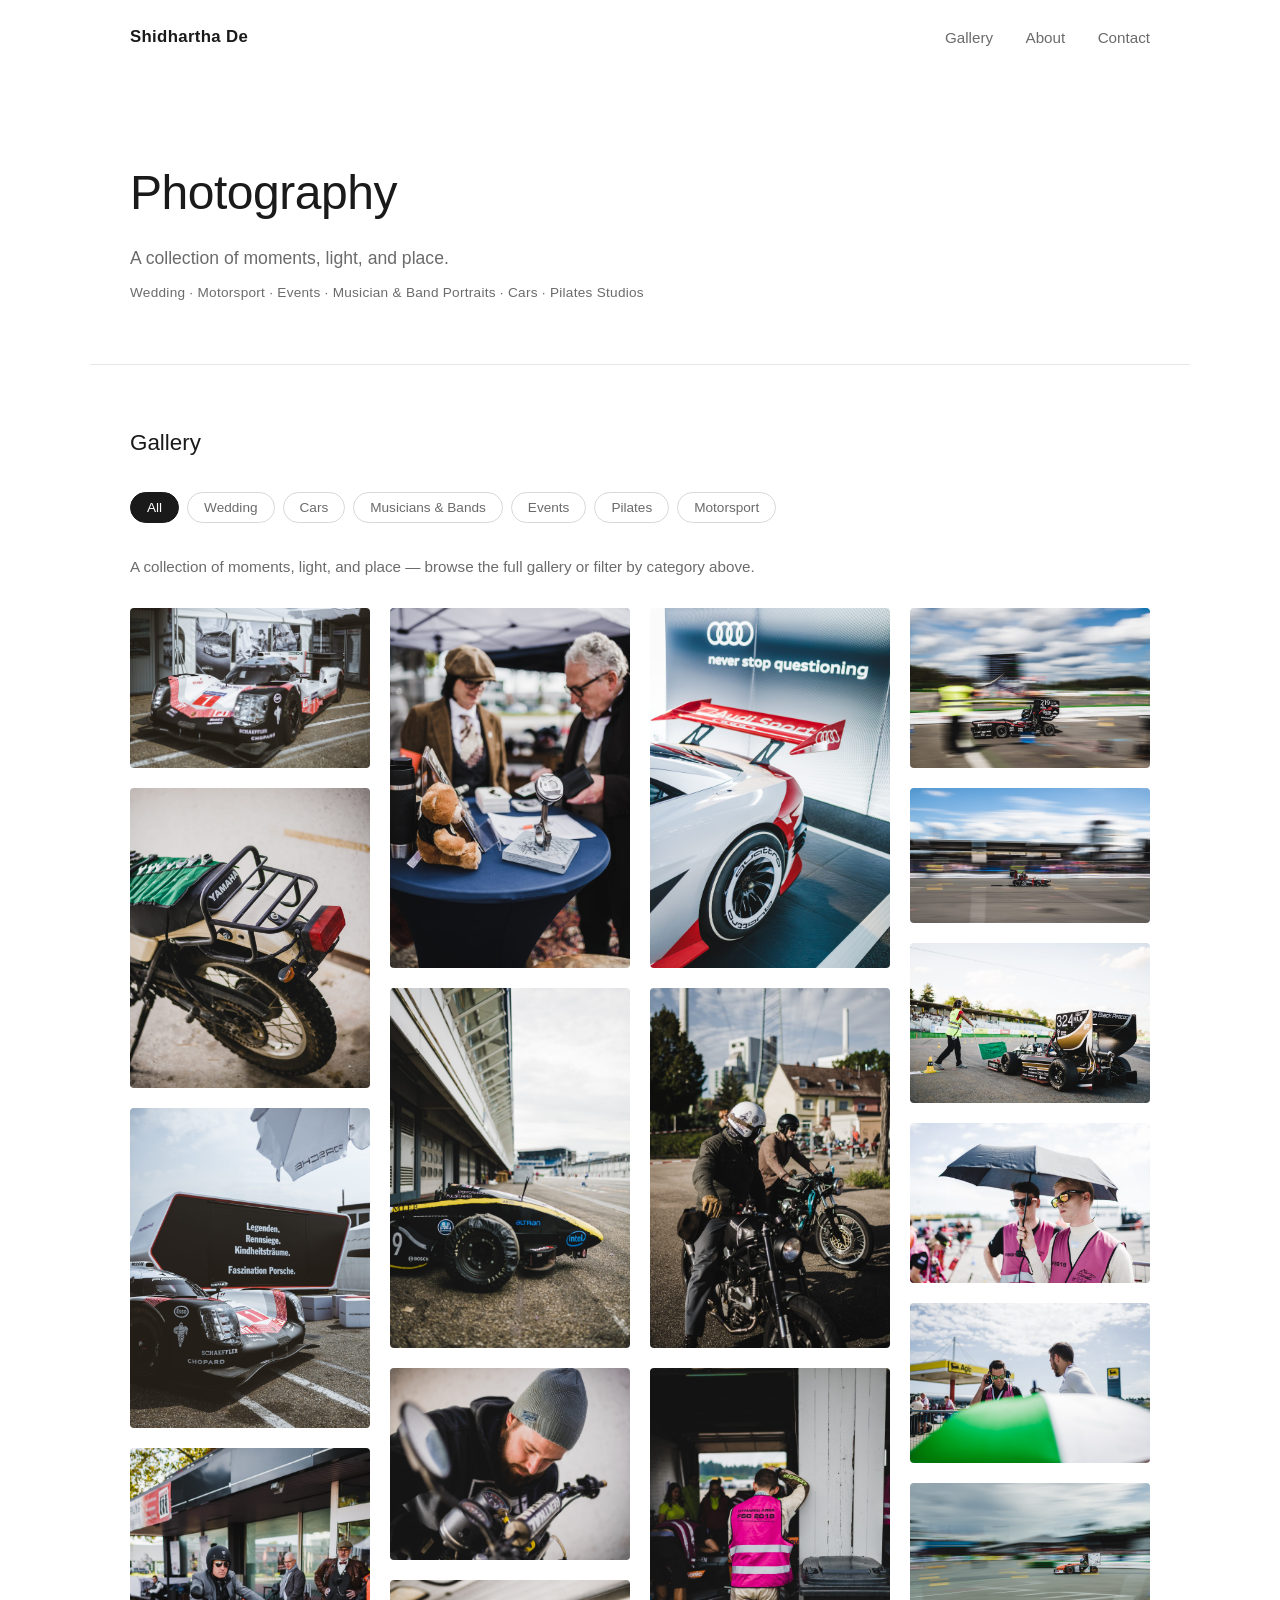
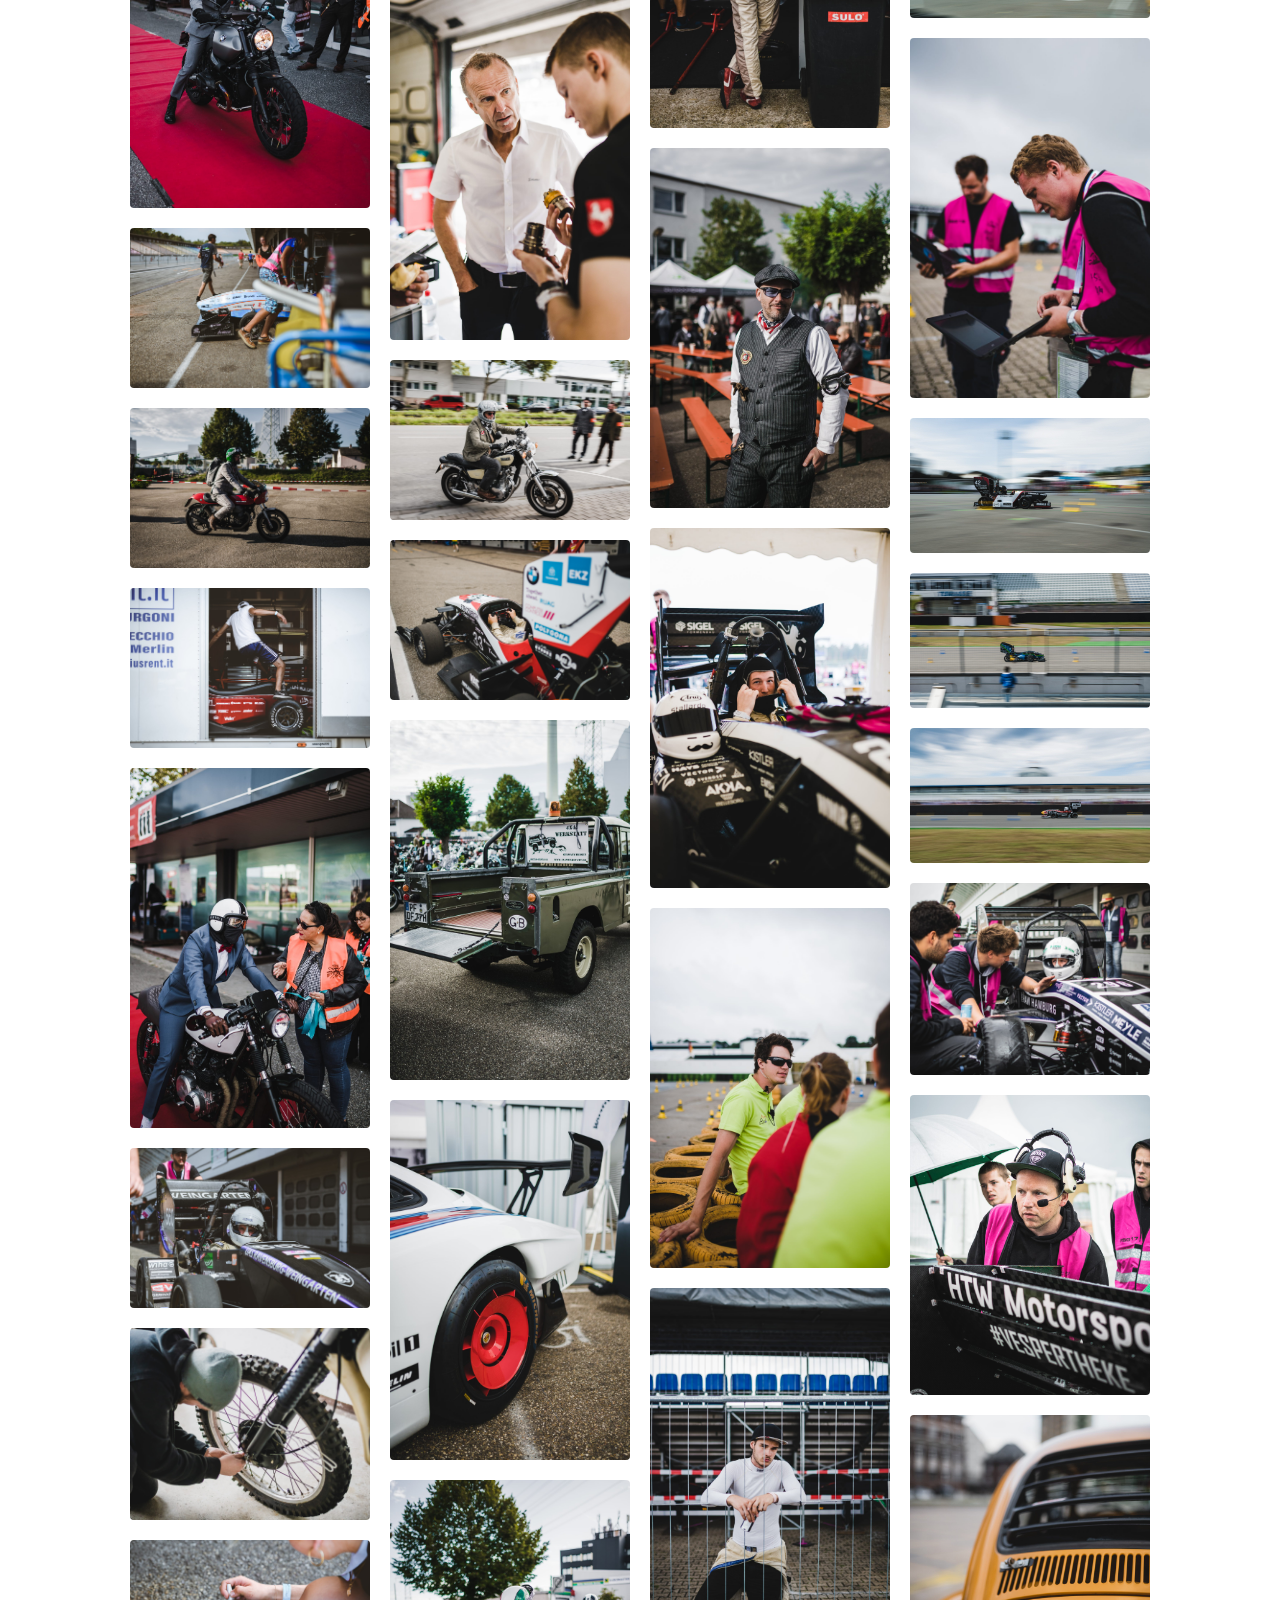
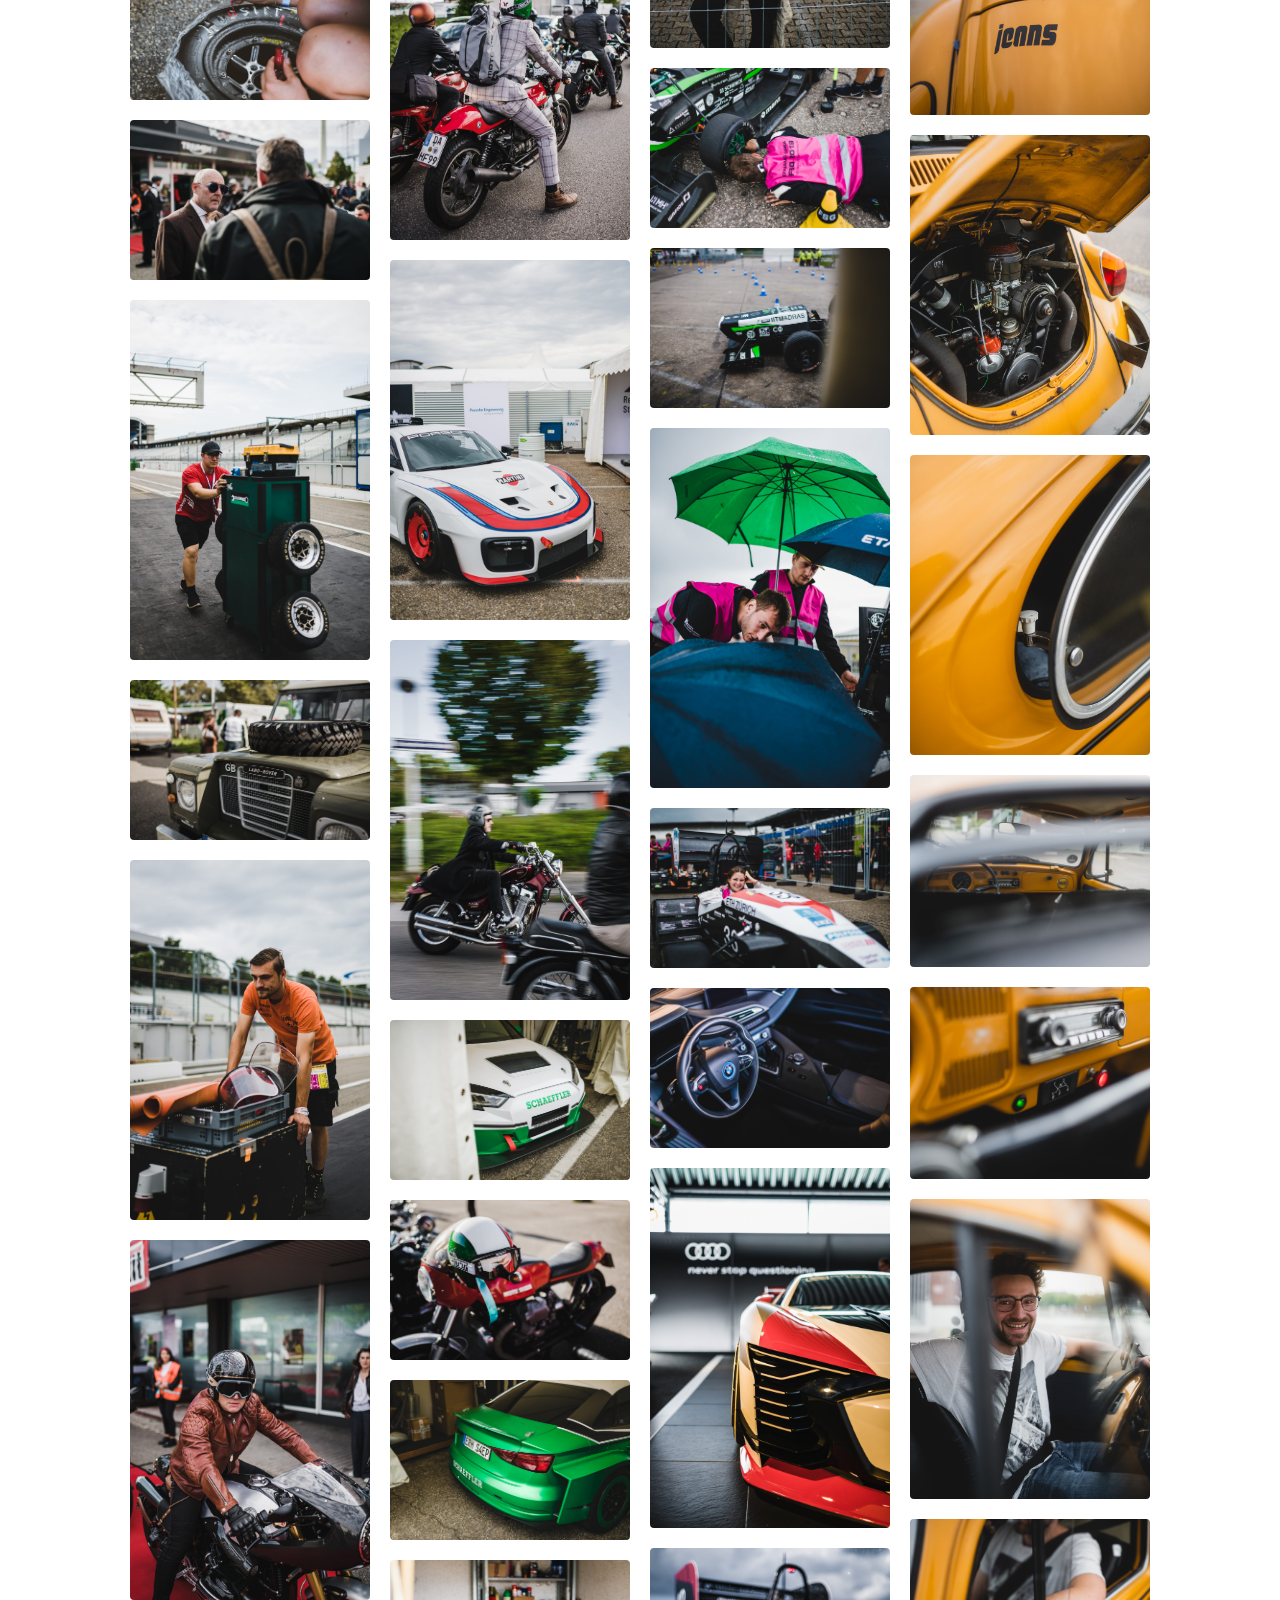
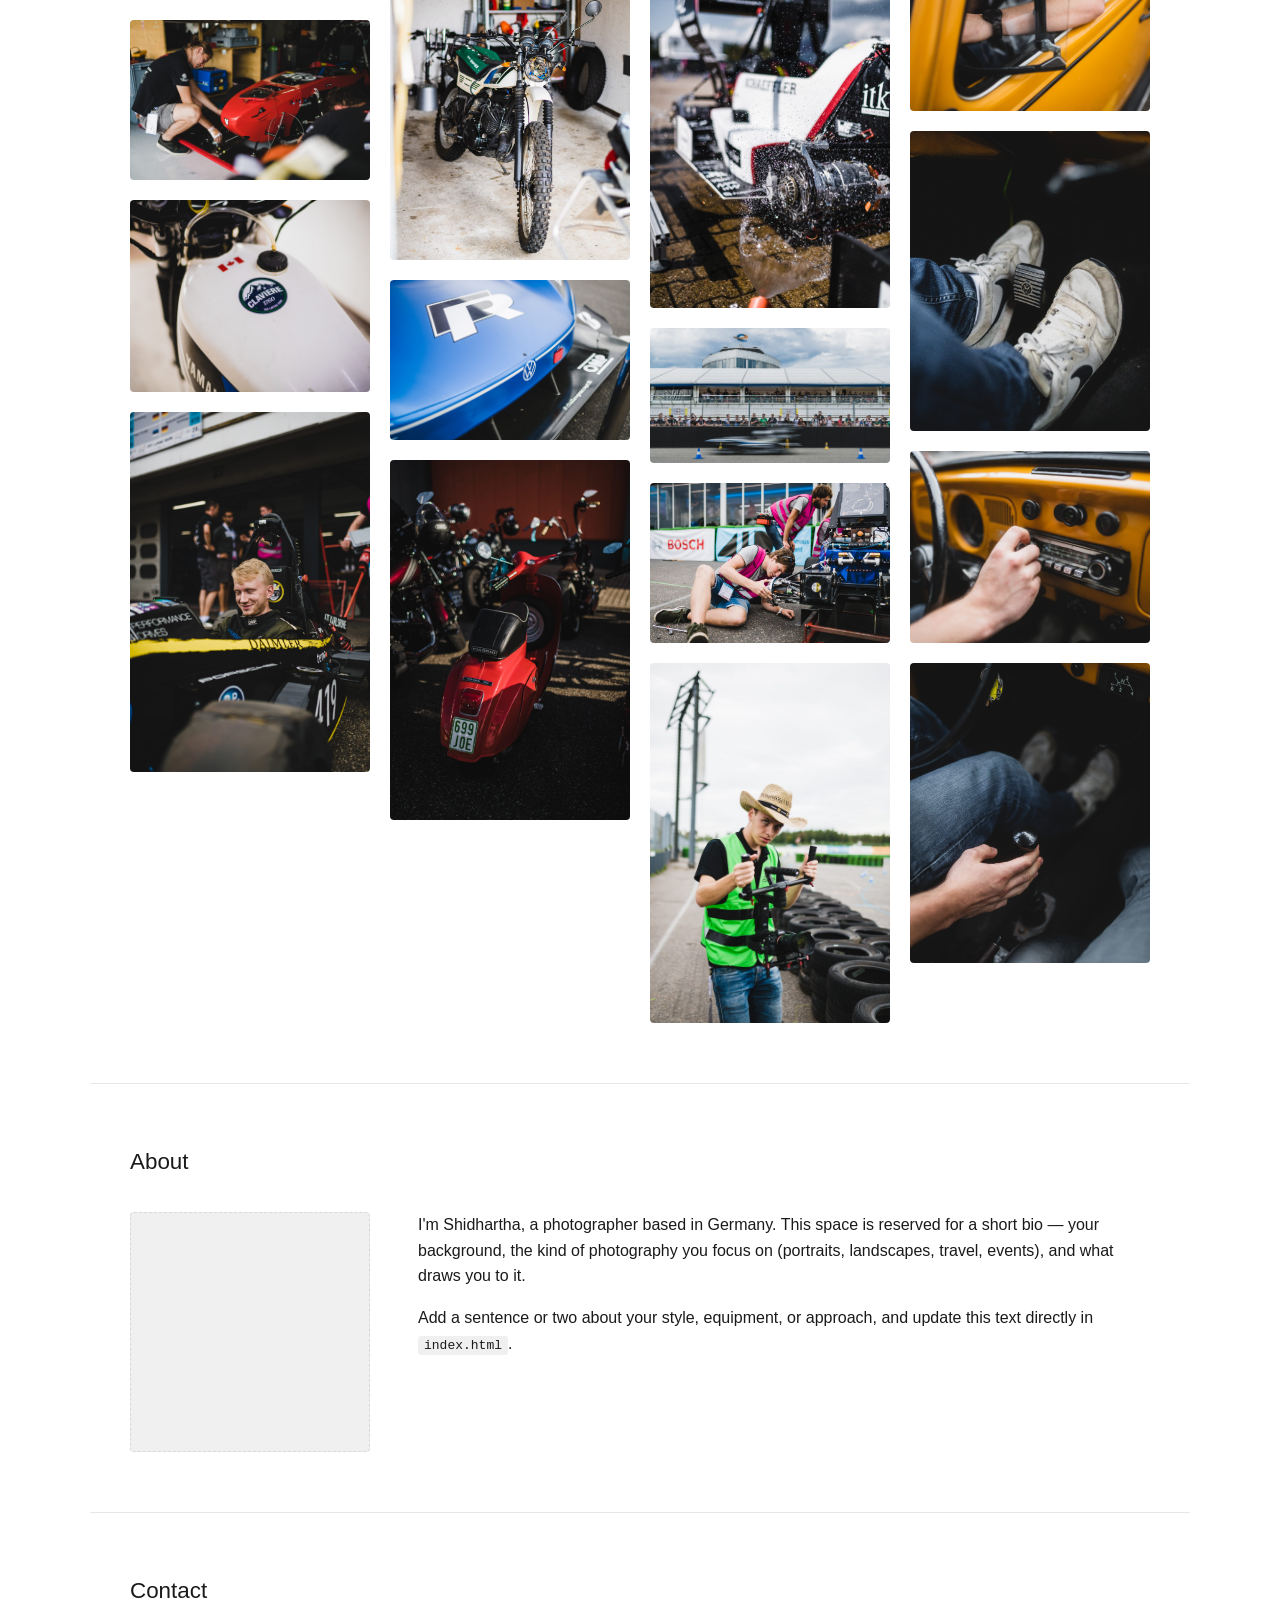
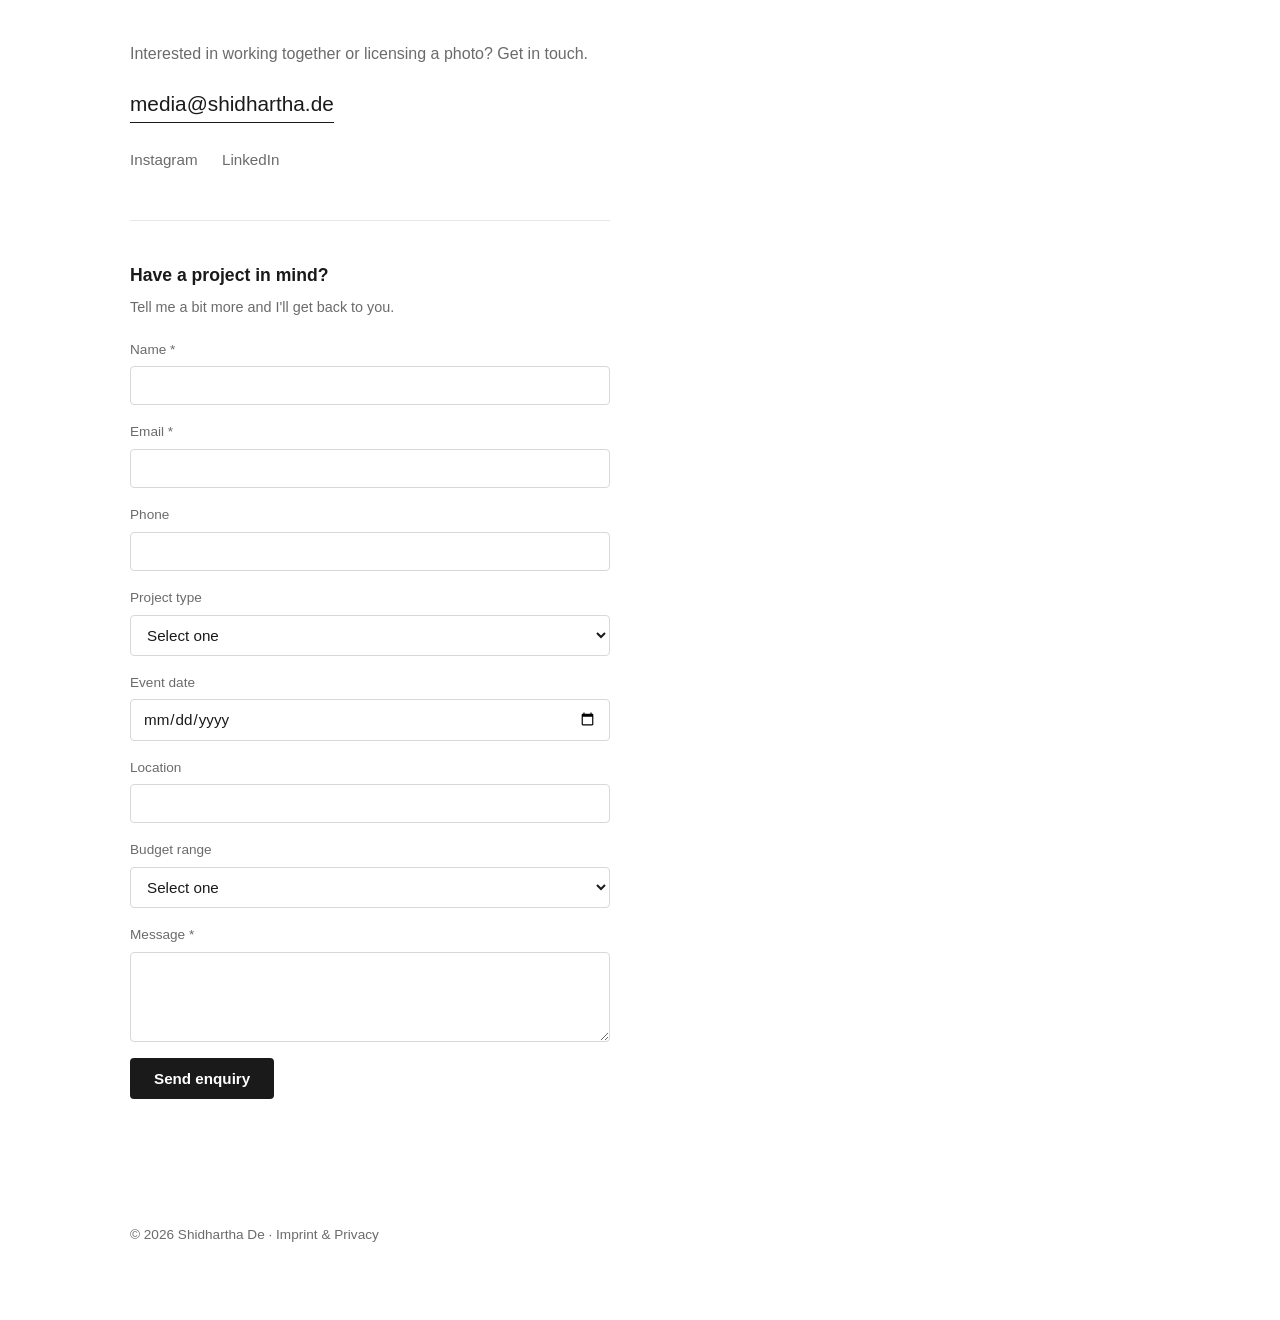
==== commit ea9d4ac2: "updated email" ====
--- a/index.html
+++ b/index.html
@@ -34,7 +34,7 @@
   "jobTitle": "Photographer",
   "url": "https://shidharthade.github.io/Photography-Portfolio/",
   "image": "https://shidharthade.github.io/Photography-Portfolio/images/1.jpg",
-  "email": "mailto:work@shidhartha.de",
+  "email": "mailto:media@shidhartha.de",
   "sameAs": [
     "https://www.instagram.com/shidhartha",
     "https://www.linkedin.com/in/shidharthade/"
@@ -341,7 +341,7 @@
     <section id="contact" class="contact-section">
       <h2 class="section-title">Contact</h2>
       <p>Interested in working together or licensing a photo? Get in touch.</p>
-      <a class="contact-email" href="mailto:work@shidhartha.de" data-goatcounter-click="contact-email">work@shidhartha.de</a>
+      <a class="contact-email" href="mailto:media@shidhartha.de" data-goatcounter-click="contact-email">media@shidhartha.de</a>
       <div class="social-links">
         <a href="https://www.instagram.com/shidhartha" target="_blank" rel="noopener" data-goatcounter-click="social-instagram">Instagram</a>
         <a href="https://www.linkedin.com/in/shidharthade/" target="_blank" rel="noopener" data-goatcounter-click="social-linkedin">LinkedIn</a>
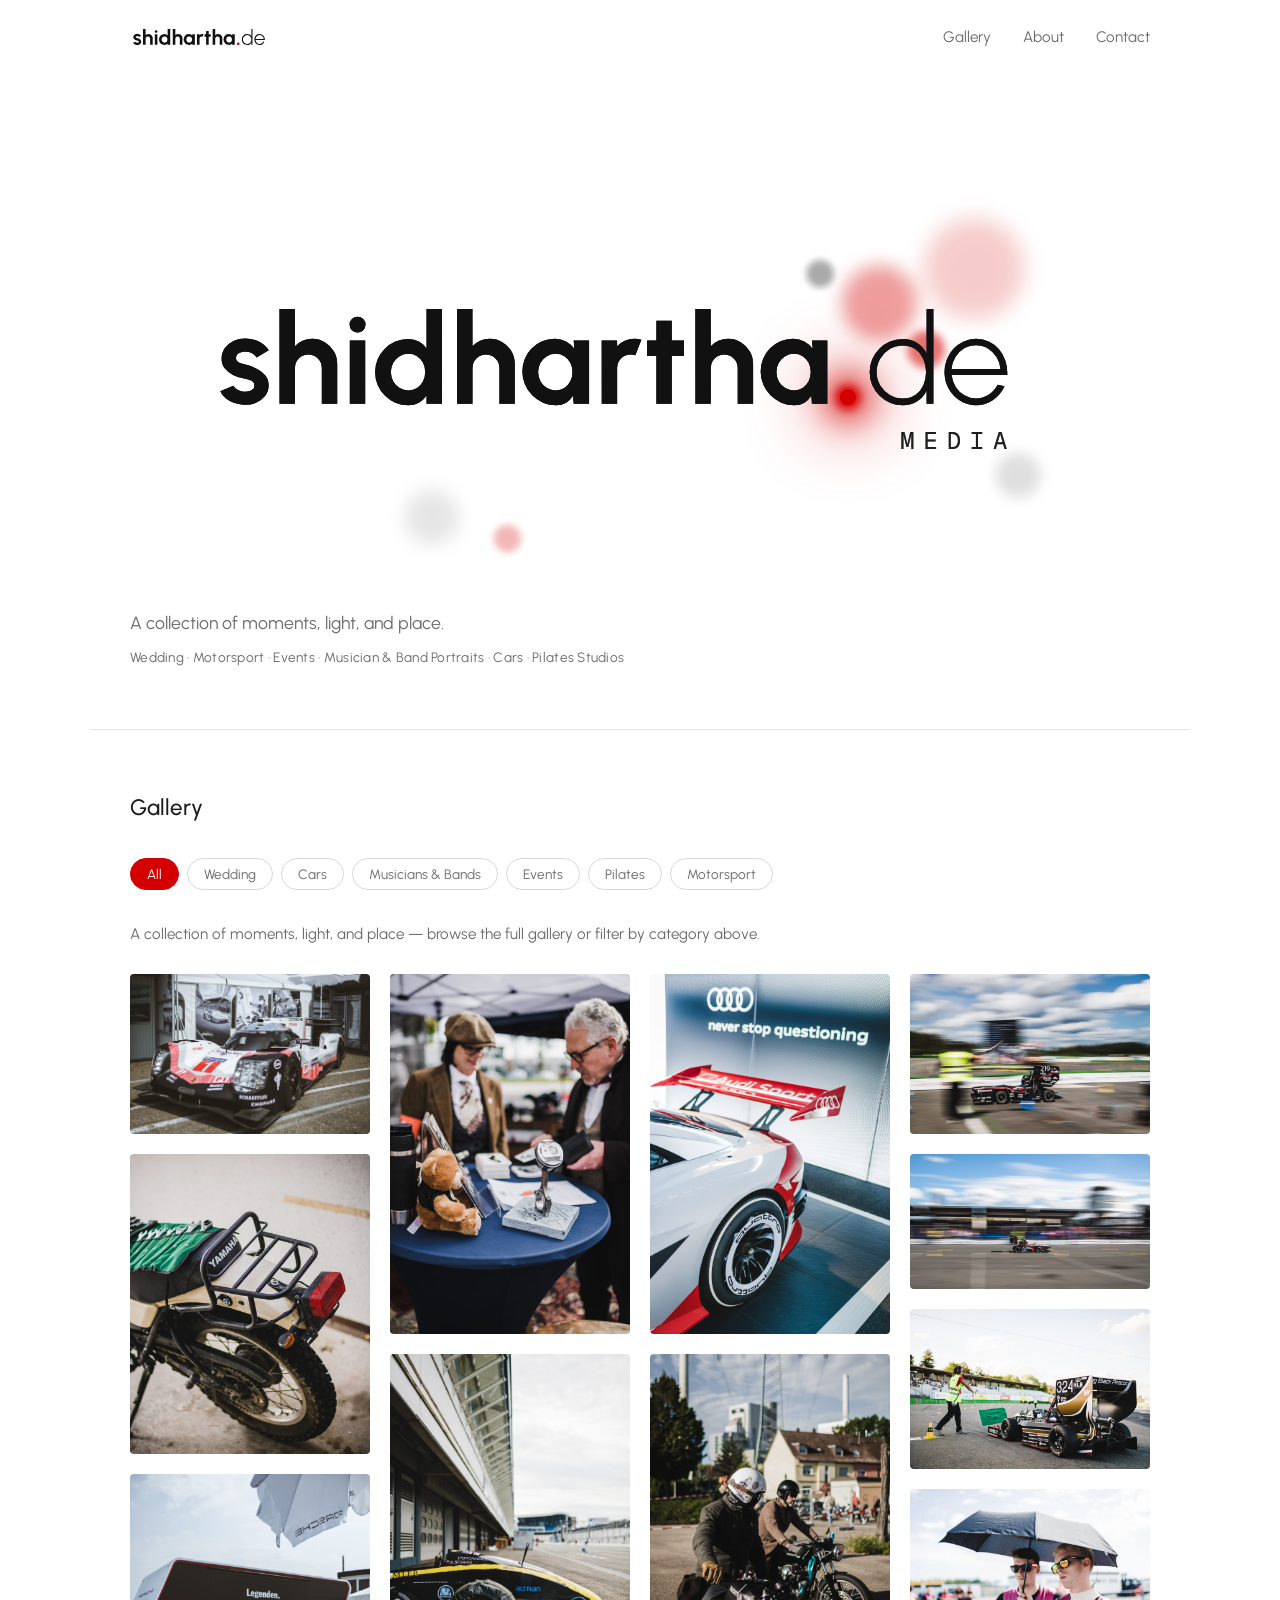
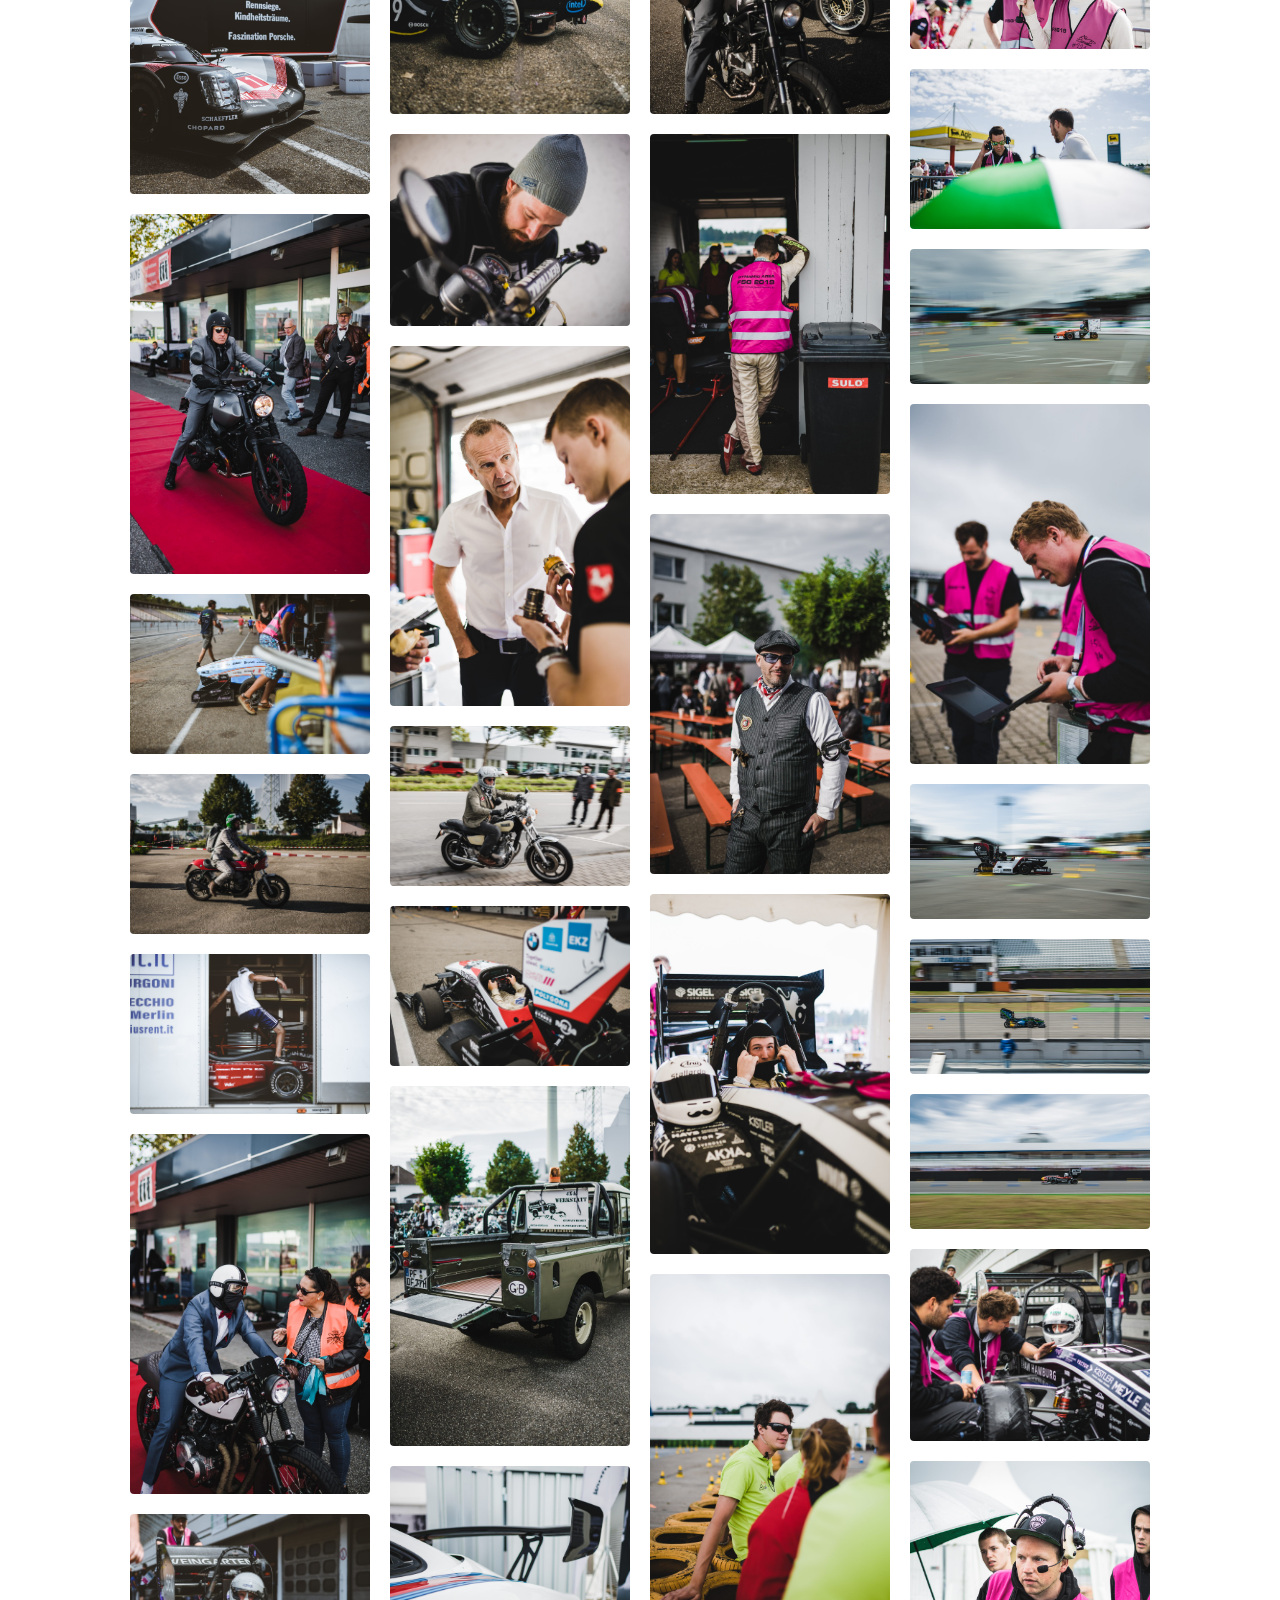
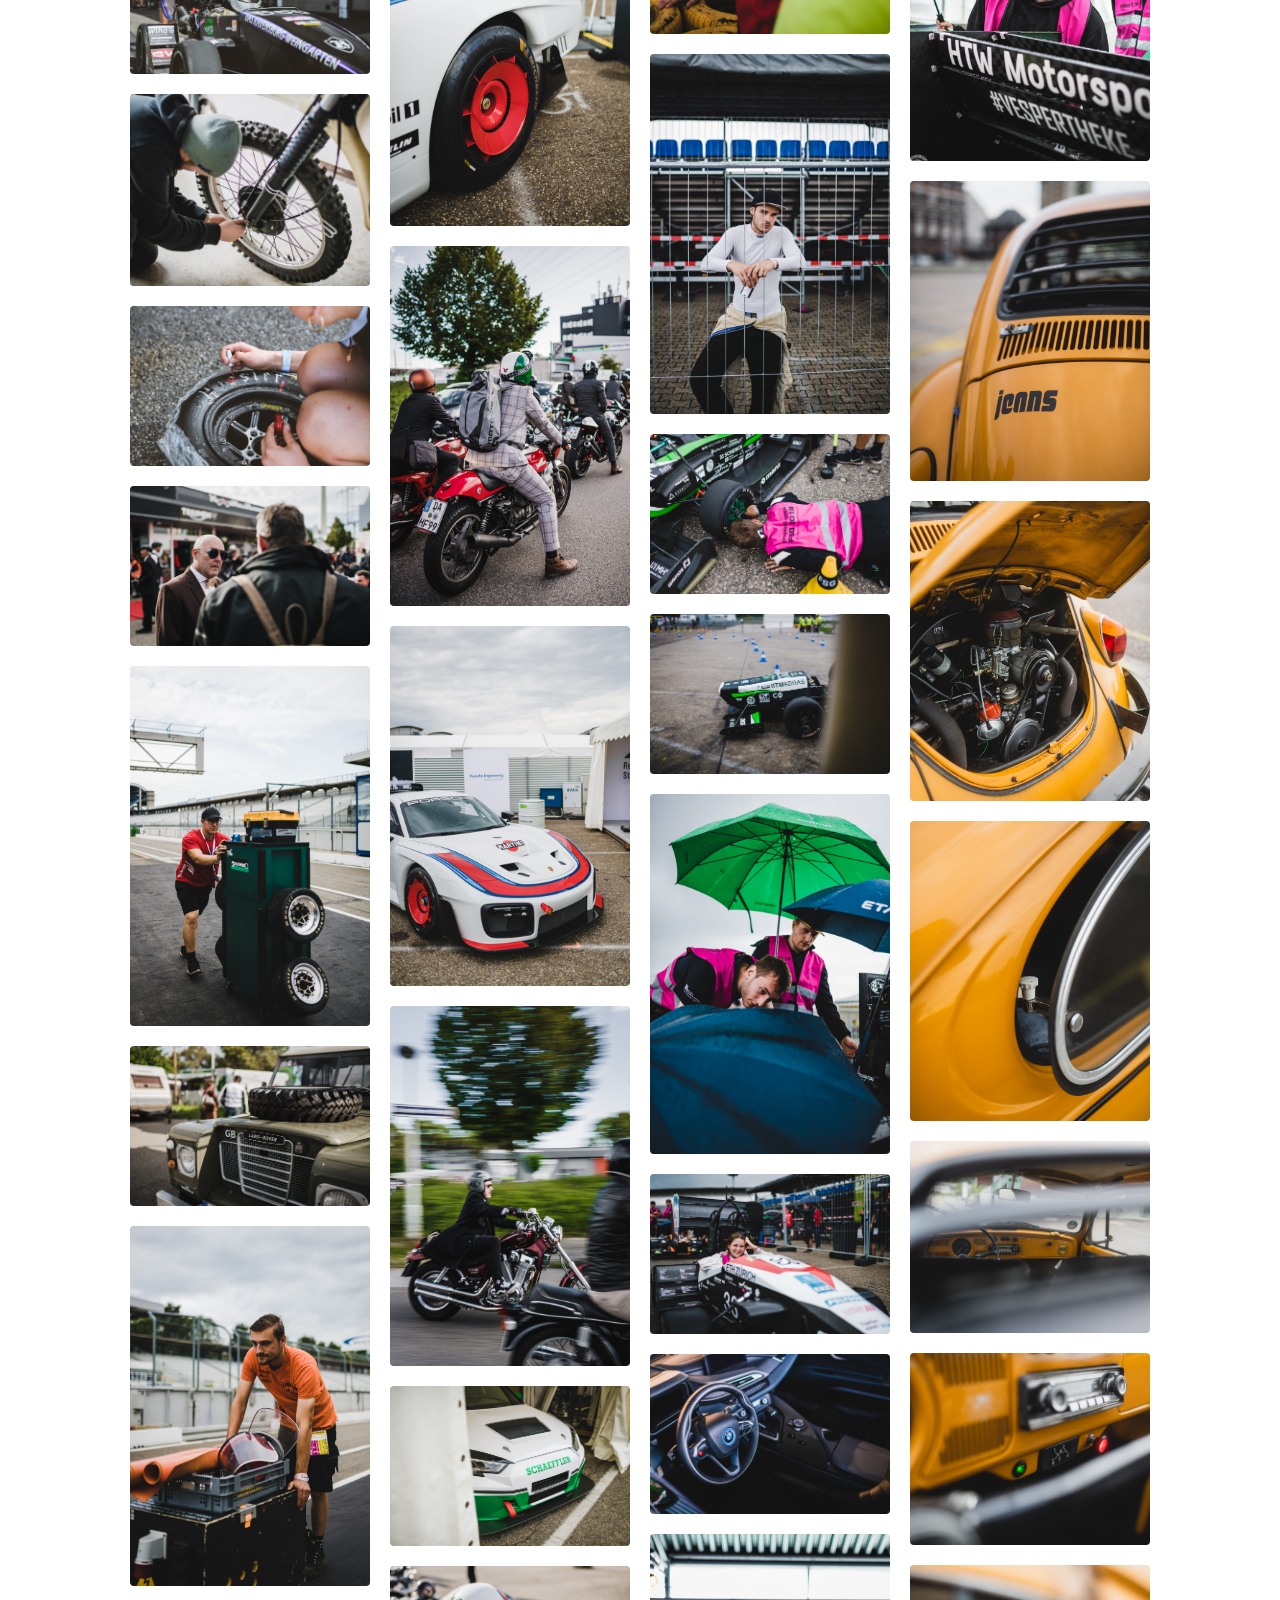
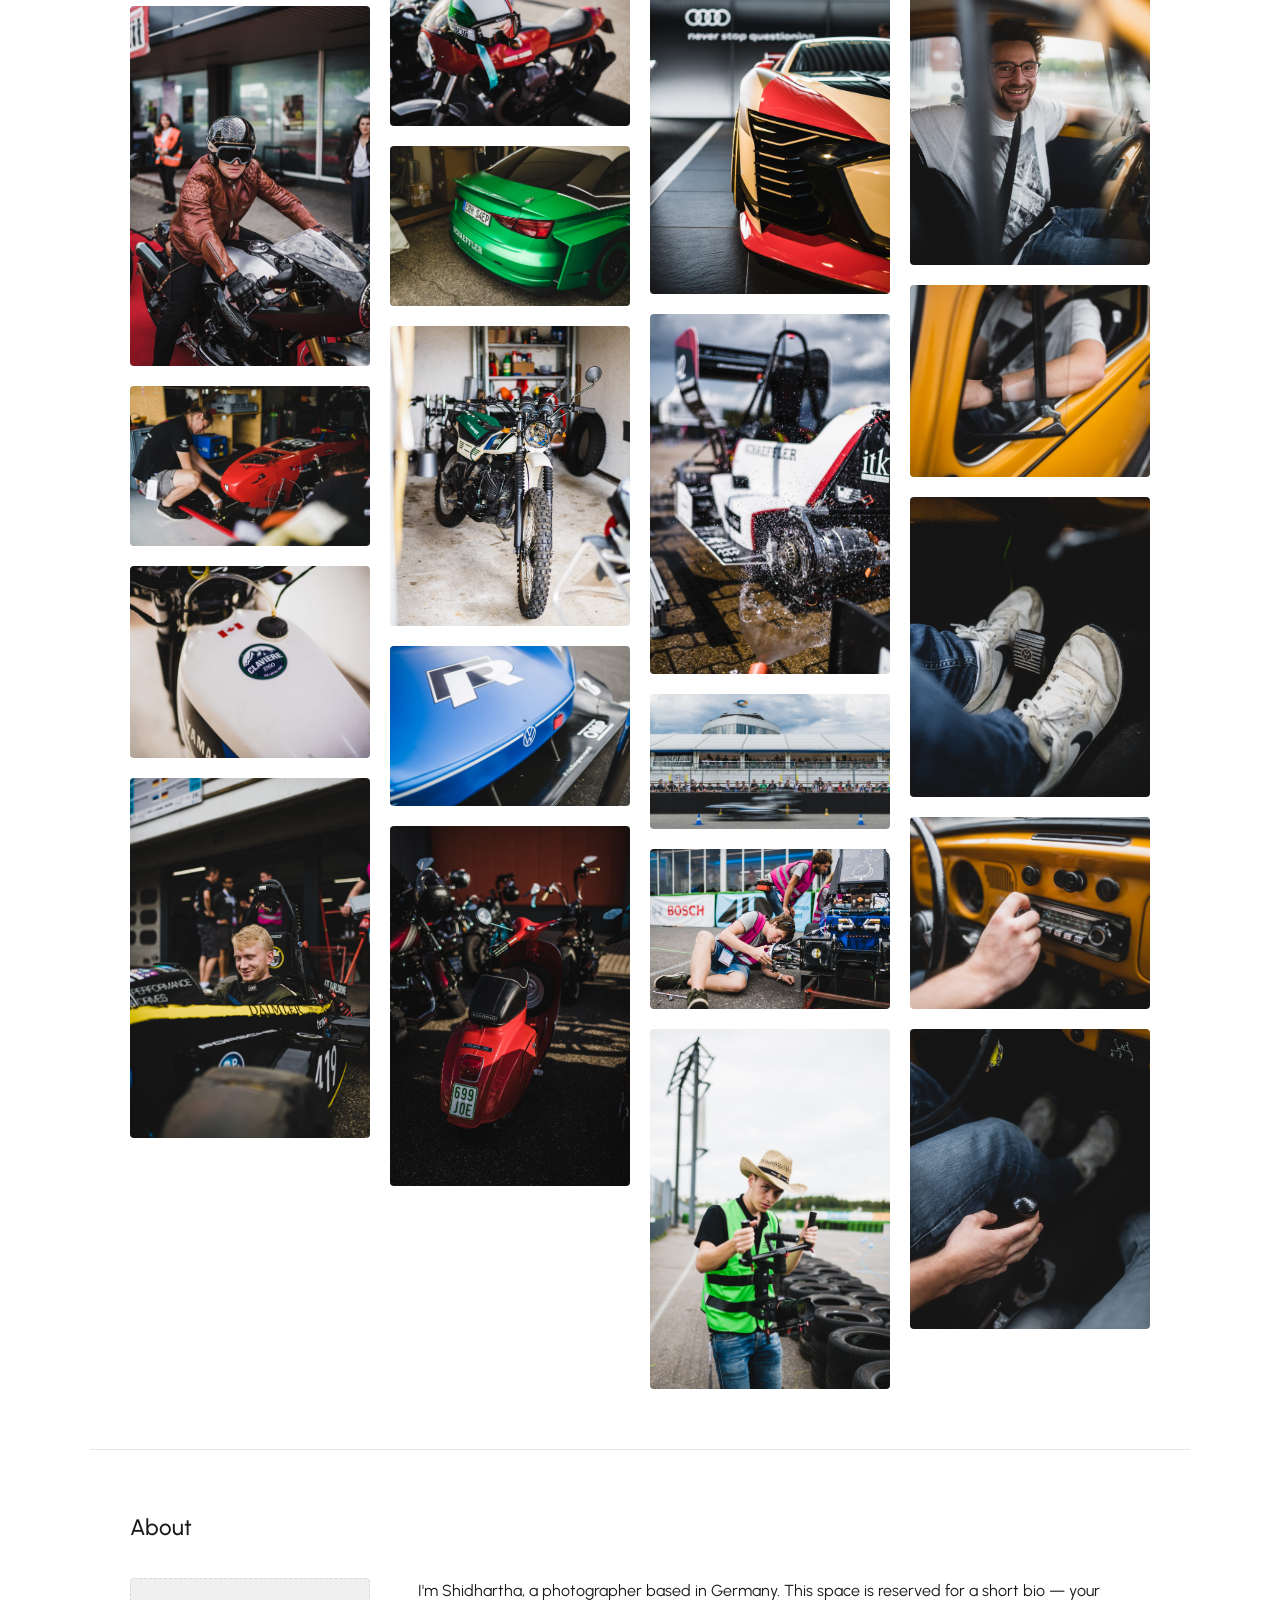
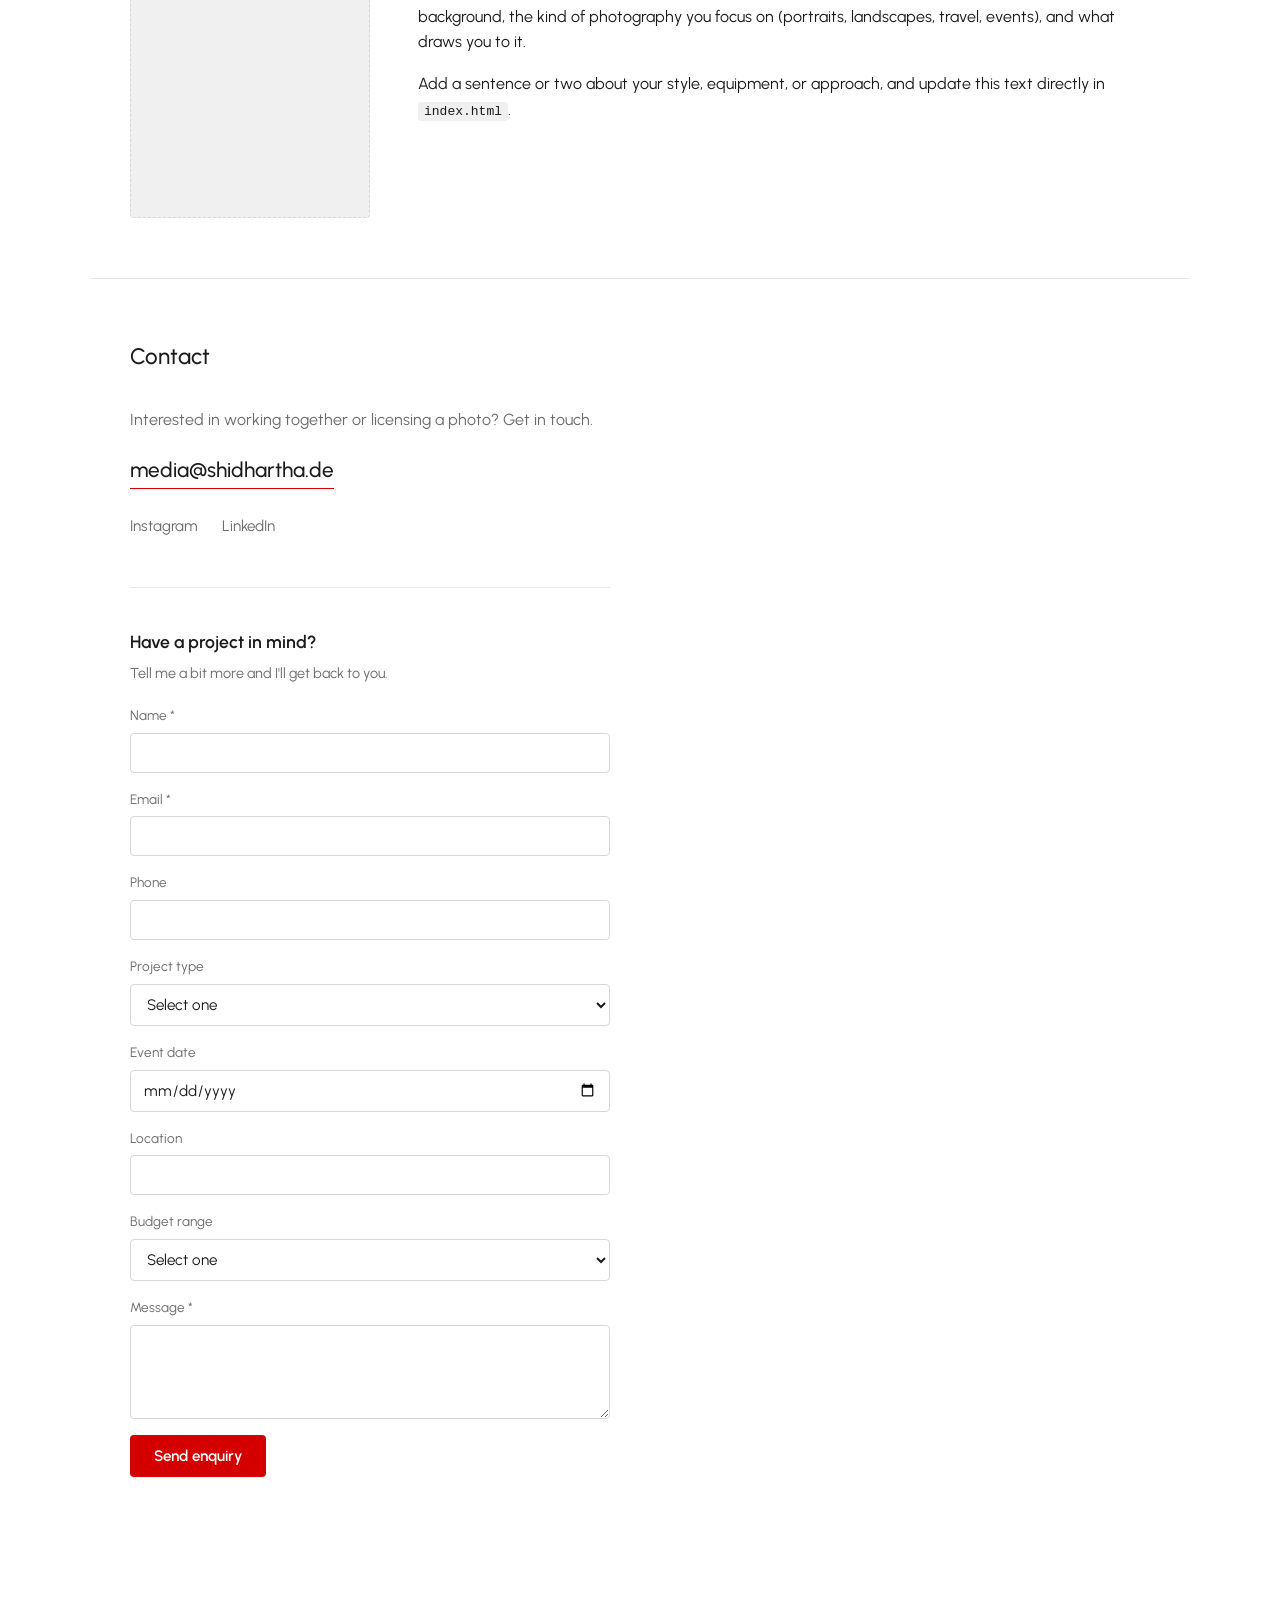
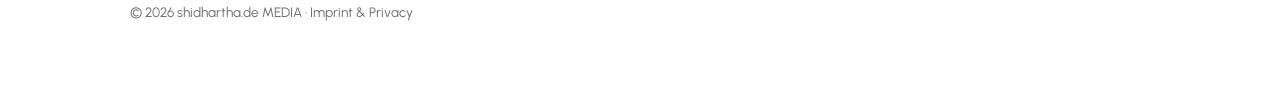
==== commit db92959a: "Updated with new logos and brand kit" ====
--- a/index.html
+++ b/index.html
@@ -3,25 +3,35 @@
 <head>
 <meta charset="UTF-8">
 <meta name="viewport" content="width=device-width, initial-scale=1.0">
-<title>Shidhartha De Photography | Wedding, Motorsport, Event & Portrait Photographer</title>
-<meta name="description" content="Photography by Shidhartha De — wedding, motorsport, event, musician/band portrait, car, and Pilates studio promotional photography in Germany.">
+<title>shidhartha.de MEDIA | Wedding, Motorsport, Event & Portrait Photography</title>
+<meta name="description" content="shidhartha.de MEDIA — wedding, motorsport, event, musician/band portrait, car, and Pilates studio promotional photography by Shidhartha De, in Germany.">
 <link rel="canonical" href="https://shidharthade.github.io/Photography-Portfolio/">
-<link rel="icon" type="image/x-icon" href="favicon.ico">
-<link rel="icon" type="image/png" sizes="32x32" href="favicon-32.png">
-<link rel="apple-touch-icon" sizes="180x180" href="apple-touch-icon.png">
+
+<!-- Favicons: light-mode browsers get the dark box, dark-mode browsers get the white box -->
+<link rel="icon" type="image/svg+xml" href="favicon_dark-box.svg" media="(prefers-color-scheme: light)">
+<link rel="icon" type="image/svg+xml" href="favicon_white-box.svg" media="(prefers-color-scheme: dark)">
+<link rel="icon" type="image/png" sizes="32x32" href="favicon_dark-box_32.png" media="(prefers-color-scheme: light)">
+<link rel="icon" type="image/png" sizes="32x32" href="favicon_white-box_32.png" media="(prefers-color-scheme: dark)">
+<link rel="icon" href="favicon.ico" sizes="48x48">
+<link rel="apple-touch-icon" sizes="180x180" href="favicon_dark-box_180.png">
+
+<!-- Brand typeface -->
+<link rel="preconnect" href="https://fonts.googleapis.com">
+<link rel="preconnect" href="https://fonts.gstatic.com" crossorigin>
+<link href="https://fonts.googleapis.com/css2?family=Urbanist:wght@400;500;600;700&display=swap" rel="stylesheet">
 
 <!-- Open Graph / social sharing preview -->
 <meta property="og:type" content="website">
-<meta property="og:title" content="Shidhartha De Photography">
+<meta property="og:title" content="shidhartha.de MEDIA">
 <meta property="og:description" content="Wedding, motorsport, event, musician/band portrait, car, and Pilates studio promotional photography in Germany.">
 <meta property="og:url" content="https://shidharthade.github.io/Photography-Portfolio/">
-<meta property="og:image" content="https://shidharthade.github.io/Photography-Portfolio/images/1.jpg">
+<meta property="og:image" content="https://shidharthade.github.io/Photography-Portfolio/brand/og-image.png">
 
 <!-- Twitter Card -->
 <meta name="twitter:card" content="summary_large_image">
-<meta name="twitter:title" content="Shidhartha De Photography">
+<meta name="twitter:title" content="shidhartha.de MEDIA">
 <meta name="twitter:description" content="Wedding, motorsport, event, musician/band portrait, car, and Pilates studio promotional photography in Germany.">
-<meta name="twitter:image" content="https://shidharthade.github.io/Photography-Portfolio/images/1.jpg">
+<meta name="twitter:image" content="https://shidharthade.github.io/Photography-Portfolio/brand/og-image.png">
 
 <link rel="stylesheet" href="styles.css">
 
@@ -31,9 +41,10 @@
   "@context": "https://schema.org",
   "@type": "Person",
   "name": "Shidhartha De",
+  "alternateName": "shidhartha.de MEDIA",
   "jobTitle": "Photographer",
   "url": "https://shidharthade.github.io/Photography-Portfolio/",
-  "image": "https://shidharthade.github.io/Photography-Portfolio/images/1.jpg",
+  "image": "https://shidharthade.github.io/Photography-Portfolio/brand/og-image.png",
   "email": "mailto:media@shidhartha.de",
   "sameAs": [
     "https://www.instagram.com/shidhartha",
@@ -53,7 +64,7 @@
 <body>
 
   <header class="site-header">
-    <a href="#top" class="logo">Shidhartha De</a>
+    <a href="#top" class="logo"><img src="brand/logo_wordmark.svg" alt="shidhartha.de MEDIA" class="logo-img"></a>
     <nav class="nav">
       <a href="#gallery">Gallery</a>
       <a href="#about">About</a>
@@ -64,7 +75,14 @@
   <main id="top">
 
     <section class="hero">
-      <h1>Photography</h1>
+      <h1 class="visually-hidden">shidhartha.de MEDIA — Photography</h1>
+      <div class="sd-hero hero-logo-animated" style="color:#111111;width:100%;max-width:900px;margin:0 auto"><svg xmlns="http://www.w3.org/2000/svg" class="sd-hero-logo" viewBox="-21.5 -198.0 713.8 355.0" overflow="visible" role="img" aria-label="shidhartha.de MEDIA"><title>shidhartha.de MEDIA</title><filter id="sdhb0" filterUnits="userSpaceOnUse" x="-3000" y="-3000" width="7000" height="6000"><feGaussianBlur stdDeviation="1.05"><animate attributeName="stdDeviation" values="1.05;7.00;6.30;7.00" keyTimes="0;0.72;0.86;1" calcMode="spline" keySplines=".4 0 .2 1;.3 0 .7 1;.3 0 .7 1" begin="0.45s" dur="1.9s" fill="freeze"/></feGaussianBlur></filter><circle cx="525.3" cy="-80.0" r="8.4" fill="#D40000" opacity="0.80" filter="url(#sdhb0)"><animate attributeName="r" values="8.4;30.0;28.2;30.0" keyTimes="0;0.72;0.86;1" calcMode="spline" keySplines=".4 0 .2 1;.3 0 .7 1;.3 0 .7 1" begin="0.45s" dur="1.9s" fill="freeze"/><animate attributeName="opacity" values="0.80;0.38;0.40;0.38" keyTimes="0;0.72;0.86;1" calcMode="spline" keySplines=".4 0 .2 1;.3 0 .7 1;.3 0 .7 1" begin="0.45s" dur="1.9s" fill="freeze"/></circle><filter id="sdhb1" filterUnits="userSpaceOnUse" x="-3000" y="-3000" width="7000" height="6000"><feGaussianBlur stdDeviation="0.53"><animate attributeName="stdDeviation" values="0.53;3.50;3.15;3.50" keyTimes="0;0.72;0.86;1" calcMode="spline" keySplines=".4 0 .2 1;.3 0 .7 1;.3 0 .7 1" begin="0.45s" dur="1.9s" fill="freeze"/></feGaussianBlur></filter><circle cx="562.3" cy="-43.0" r="4.2" fill="#D40000" opacity="1.00" filter="url(#sdhb1)"><animate attributeName="r" values="4.2;15.0;14.1;15.0" keyTimes="0;0.72;0.86;1" calcMode="spline" keySplines=".4 0 .2 1;.3 0 .7 1;.3 0 .7 1" begin="0.45s" dur="1.9s" fill="freeze"/><animate attributeName="opacity" values="1.00;0.55;0.58;0.55" keyTimes="0;0.72;0.86;1" calcMode="spline" keySplines=".4 0 .2 1;.3 0 .7 1;.3 0 .7 1" begin="0.45s" dur="1.9s" fill="freeze"/></circle><filter id="sdhb2" filterUnits="userSpaceOnUse" x="-3000" y="-3000" width="7000" height="6000"><feGaussianBlur stdDeviation="0.40"><animate attributeName="stdDeviation" values="0.40;2.50;2.25;2.50" keyTimes="0;0.72;0.86;1" calcMode="spline" keySplines=".4 0 .2 1;.3 0 .7 1;.3 0 .7 1" begin="0.45s" dur="1.9s" fill="freeze"/></feGaussianBlur></filter><circle cx="478.3" cy="-103.0" r="3.1" fill="currentColor" opacity="0.73" filter="url(#sdhb2)"><animate attributeName="r" values="3.1;11.0;10.3;11.0" keyTimes="0;0.72;0.86;1" calcMode="spline" keySplines=".4 0 .2 1;.3 0 .7 1;.3 0 .7 1" begin="0.45s" dur="1.9s" fill="freeze"/><animate attributeName="opacity" values="0.73;0.35;0.37;0.35" keyTimes="0;0.72;0.86;1" calcMode="spline" keySplines=".4 0 .2 1;.3 0 .7 1;.3 0 .7 1" begin="0.45s" dur="1.9s" fill="freeze"/></circle><filter id="sdhb3" filterUnits="userSpaceOnUse" x="-3000" y="-3000" width="7000" height="6000"><feGaussianBlur stdDeviation="1.35"><animate attributeName="stdDeviation" values="1.35;9.00;8.10;9.00" keyTimes="0;0.72;0.86;1" calcMode="spline" keySplines=".4 0 .2 1;.3 0 .7 1;.3 0 .7 1" begin="0.45s" dur="1.9s" fill="freeze"/></feGaussianBlur></filter><circle cx="600.3" cy="-107.0" r="11.2" fill="#D40000" opacity="0.42" filter="url(#sdhb3)"><animate attributeName="r" values="11.2;40.0;37.6;40.0" keyTimes="0;0.72;0.86;1" calcMode="spline" keySplines=".4 0 .2 1;.3 0 .7 1;.3 0 .7 1" begin="0.45s" dur="1.9s" fill="freeze"/><animate attributeName="opacity" values="0.42;0.20;0.21;0.20" keyTimes="0;0.72;0.86;1" calcMode="spline" keySplines=".4 0 .2 1;.3 0 .7 1;.3 0 .7 1" begin="0.45s" dur="1.9s" fill="freeze"/></circle><filter id="sdhb4" filterUnits="userSpaceOnUse" x="-3000" y="-3000" width="7000" height="6000"><feGaussianBlur stdDeviation="1.05"><animate attributeName="stdDeviation" values="1.05;7.00;6.30;7.00" keyTimes="0;0.72;0.86;1" calcMode="spline" keySplines=".4 0 .2 1;.3 0 .7 1;.3 0 .7 1" begin="0.45s" dur="1.9s" fill="freeze"/></feGaussianBlur></filter><circle cx="170.3" cy="90.0" r="6.2" fill="currentColor" opacity="0.21" filter="url(#sdhb4)"><animate attributeName="r" values="6.2;22.0;20.7;22.0" keyTimes="0;0.72;0.86;1" calcMode="spline" keySplines=".4 0 .2 1;.3 0 .7 1;.3 0 .7 1" begin="0.45s" dur="1.9s" fill="freeze"/><animate attributeName="opacity" values="0.21;0.10;0.11;0.10" keyTimes="0;0.72;0.86;1" calcMode="spline" keySplines=".4 0 .2 1;.3 0 .7 1;.3 0 .7 1" begin="0.45s" dur="1.9s" fill="freeze"/></circle><filter id="sdhb5" filterUnits="userSpaceOnUse" x="-3000" y="-3000" width="7000" height="6000"><feGaussianBlur stdDeviation="0.45"><animate attributeName="stdDeviation" values="0.45;3.00;2.70;3.00" keyTimes="0;0.72;0.86;1" calcMode="spline" keySplines=".4 0 .2 1;.3 0 .7 1;.3 0 .7 1" begin="0.45s" dur="1.9s" fill="freeze"/></feGaussianBlur></filter><circle cx="230.3" cy="107.0" r="3.1" fill="#D40000" opacity="0.59" filter="url(#sdhb5)"><animate attributeName="r" values="3.1;11.0;10.3;11.0" keyTimes="0;0.72;0.86;1" calcMode="spline" keySplines=".4 0 .2 1;.3 0 .7 1;.3 0 .7 1" begin="0.45s" dur="1.9s" fill="freeze"/><animate attributeName="opacity" values="0.59;0.28;0.29;0.28" keyTimes="0;0.72;0.86;1" calcMode="spline" keySplines=".4 0 .2 1;.3 0 .7 1;.3 0 .7 1" begin="0.45s" dur="1.9s" fill="freeze"/></circle><filter id="sdhb6" filterUnits="userSpaceOnUse" x="-3000" y="-3000" width="7000" height="6000"><feGaussianBlur stdDeviation="0.75"><animate attributeName="stdDeviation" values="0.75;5.00;4.50;5.00" keyTimes="0;0.72;0.86;1" calcMode="spline" keySplines=".4 0 .2 1;.3 0 .7 1;.3 0 .7 1" begin="0.45s" dur="1.9s" fill="freeze"/></feGaussianBlur></filter><circle cx="635.3" cy="57.0" r="5.0" fill="currentColor" opacity="0.27" filter="url(#sdhb6)"><animate attributeName="r" values="5.0;18.0;16.9;18.0" keyTimes="0;0.72;0.86;1" calcMode="spline" keySplines=".4 0 .2 1;.3 0 .7 1;.3 0 .7 1" begin="0.45s" dur="1.9s" fill="freeze"/><animate attributeName="opacity" values="0.27;0.13;0.14;0.13" keyTimes="0;0.72;0.86;1" calcMode="spline" keySplines=".4 0 .2 1;.3 0 .7 1;.3 0 .7 1" begin="0.45s" dur="1.9s" fill="freeze"/></circle><filter id="sdhh0" filterUnits="userSpaceOnUse" x="-3000" y="-3000" width="7000" height="6000"><feGaussianBlur stdDeviation="4"/></filter><circle cx="500.3" cy="-5.0" r="10.0" fill="#D40000" filter="url(#sdhh0)" opacity="0"><animate attributeName="opacity" from="0" to="0.95" begin="2.45s" dur="1.1s" fill="freeze"/></circle><filter id="sdhh1" filterUnits="userSpaceOnUse" x="-3000" y="-3000" width="7000" height="6000"><feGaussianBlur stdDeviation="12"/></filter><circle cx="500.3" cy="-5.0" r="20.1" fill="#D40000" filter="url(#sdhh1)" opacity="0"><animate attributeName="opacity" from="0" to="0.60" begin="2.45s" dur="1.1s" fill="freeze"/></circle><filter id="sdhh2" filterUnits="userSpaceOnUse" x="-3000" y="-3000" width="7000" height="6000"><feGaussianBlur stdDeviation="28"/></filter><circle cx="500.3" cy="-5.0" r="31.4" fill="#D40000" filter="url(#sdhh2)" opacity="0"><animate attributeName="opacity" from="0" to="0.35" begin="2.45s" dur="1.1s" fill="freeze"/></circle><filter id="sdhL" filterUnits="userSpaceOnUse" x="-3000" y="-3000" width="7000" height="6000"><feGaussianBlur stdDeviation="13"><animate attributeName="stdDeviation" values="13;0;1.4;0" keyTimes="0;0.72;0.86;1" calcMode="spline" keySplines=".4 0 .2 1;.3 0 .7 1;.3 0 .7 1" begin="0.45s" dur="1.9s" fill="freeze"/></feGaussianBlur></filter><g transform="translate(314.6 -19.5)"><g><animateTransform attributeName="transform" type="scale" values="1.045;1;1.006;1" keyTimes="0;0.72;0.86;1" calcMode="spline" keySplines=".4 0 .2 1;.3 0 .7 1;.3 0 .7 1" begin="0.45s" dur="1.9s" fill="freeze"/><g transform="translate(-314.6 19.5)"><g filter="url(#sdhL)"><path fill="currentColor" d="M20.75 0.9Q16.85 0.65 13.23 -0.68Q9.6 -2 6.8 -4.3Q4 -6.6 2.5 -9.8L12.8 -14.2Q13.4 -13.2 14.75 -12.08Q16.1 -10.95 17.98 -10.2Q19.85 -9.45 22.1 -9.45Q24 -9.45 25.73 -9.98Q27.45 -10.5 28.53 -11.6Q29.6 -12.7 29.6 -14.45Q29.6 -16.3 28.33 -17.33Q27.05 -18.35 25.12 -18.88Q23.2 -19.4 21.4 -19.85Q16.65 -20.8 12.58 -22.8Q8.5 -24.8 6.03 -27.98Q3.55 -31.15 3.55 -35.65Q3.55 -40.6 6.18 -44.2Q8.8 -47.8 13.03 -49.75Q17.25 -51.7 22.15 -51.7Q28.1 -51.7 33.08 -49.23Q38.05 -46.75 40.95 -42.25L31.3 -36.55Q30.6 -37.75 29.35 -38.78Q28.1 -39.8 26.5 -40.48Q24.9 -41.15 23.15 -41.25Q20.9 -41.35 19.05 -40.85Q17.2 -40.35 16.07 -39.15Q14.95 -37.95 14.95 -35.95Q14.95 -34.05 16.45 -33.12Q17.95 -32.2 20.08 -31.7Q22.2 -31.2 24.15 -30.6Q28.55 -29.15 32.43 -27.05Q36.3 -24.95 38.65 -21.9Q41 -18.85 40.9 -14.6Q40.9 -9.75 38 -6.12Q35.1 -2.5 30.53 -0.6Q25.95 1.3 20.75 0.9ZM95.25 -31.6V0H83.05V-28.4Q83.05 -31.35 81.6 -33.78Q80.15 -36.2 77.73 -37.62Q75.3 -39.05 72.35 -39.05Q69.4 -39.05 66.98 -37.62Q64.55 -36.2 63.13 -33.78Q61.7 -31.35 61.7 -28.4V0H49.5L49.45 -75H61.65L61.7 -45.55Q64.25 -48.25 67.8 -49.83Q71.35 -51.4 75.45 -51.4Q80.9 -51.4 85.4 -48.73Q89.9 -46.05 92.58 -41.58Q95.25 -37.1 95.25 -31.6ZM105.25 -50H117.45V0H105.25ZM111.45 -56.45Q108.75 -56.45 106.9 -58.23Q105.05 -60 105.05 -62.7Q105.05 -65.35 106.9 -67.15Q108.75 -68.95 111.4 -68.95Q114.05 -68.95 115.88 -67.15Q117.7 -65.35 117.7 -62.7Q117.7 -60 115.9 -58.23Q114.1 -56.45 111.45 -56.45ZM166.1 -75H178.3V0H166.1V-6.25Q163.7 -2.9 160.05 -0.8Q156.4 1.3 151.6 1.3Q146.15 1.3 141.4 -0.75Q136.65 -2.8 133.03 -6.43Q129.4 -10.05 127.35 -14.8Q125.3 -19.55 125.3 -25Q125.3 -30.45 127.35 -35.2Q129.4 -39.95 133.03 -43.58Q136.65 -47.2 141.4 -49.25Q146.15 -51.3 151.6 -51.3Q156.4 -51.3 160.05 -49.23Q163.7 -47.15 166.1 -43.75ZM151.75 -10.45Q155.65 -10.45 158.65 -12.4Q161.65 -14.35 163.35 -17.68Q165.05 -21 165.05 -25Q165.05 -29.05 163.35 -32.38Q161.65 -35.7 158.62 -37.65Q155.6 -39.6 151.75 -39.6Q147.9 -39.6 144.73 -37.62Q141.55 -35.65 139.68 -32.35Q137.8 -29.05 137.8 -25Q137.8 -20.95 139.7 -17.65Q141.6 -14.35 144.77 -12.4Q147.95 -10.45 151.75 -10.45ZM236.1 -31.6V0H223.9V-28.4Q223.9 -31.35 222.45 -33.78Q221 -36.2 218.57 -37.62Q216.15 -39.05 213.2 -39.05Q210.25 -39.05 207.82 -37.62Q205.4 -36.2 203.98 -33.78Q202.55 -31.35 202.55 -28.4V0H190.35L190.3 -75H202.5L202.55 -45.55Q205.1 -48.25 208.65 -49.83Q212.2 -51.4 216.3 -51.4Q221.75 -51.4 226.25 -48.73Q230.75 -46.05 233.43 -41.58Q236.1 -37.1 236.1 -31.6ZM282.8 -50H295V0H282.8L282.25 -6.2Q280.2 -2.85 276.83 -0.78Q273.45 1.3 268.85 1.3Q263.3 1.3 258.45 -0.8Q253.6 -2.9 249.93 -6.6Q246.25 -10.3 244.18 -15.15Q242.1 -20 242.1 -25.55Q242.1 -30.9 244.08 -35.6Q246.05 -40.3 249.6 -43.85Q253.15 -47.4 257.8 -49.4Q262.45 -51.4 267.8 -51.4Q272.75 -51.4 276.68 -49.2Q280.6 -47 283.35 -43.6ZM268.55 -10.45Q272.45 -10.45 275.45 -12.4Q278.45 -14.35 280.15 -17.68Q281.85 -21 281.85 -25Q281.85 -29.05 280.15 -32.38Q278.45 -35.7 275.43 -37.65Q272.4 -39.6 268.55 -39.6Q264.7 -39.6 261.53 -37.62Q258.35 -35.65 256.48 -32.35Q254.6 -29.05 254.6 -25Q254.6 -20.95 256.5 -17.65Q258.4 -14.35 261.58 -12.4Q264.75 -10.45 268.55 -10.45ZM305.05 0 305 -50H317.2L317.25 -45.55Q319.8 -48.25 323.35 -49.83Q326.9 -51.4 331 -51.4Q333.75 -51.4 336.5 -50.6L331.7 -38.3Q329.8 -39.05 327.9 -39.05Q324.95 -39.05 322.52 -37.62Q320.1 -36.2 318.68 -33.78Q317.25 -31.35 317.25 -28.4V0ZM370.3 -37.8H360.6V0H348.4V-37.8H341V-50H348.4V-65.7H360.6V-50H370.3ZM425.1 -31.6V0H412.9V-28.4Q412.9 -31.35 411.45 -33.78Q410 -36.2 407.58 -37.62Q405.15 -39.05 402.2 -39.05Q399.25 -39.05 396.83 -37.62Q394.4 -36.2 392.98 -33.78Q391.55 -31.35 391.55 -28.4V0H379.35L379.3 -75H391.5L391.55 -45.55Q394.1 -48.25 397.65 -49.83Q401.2 -51.4 405.3 -51.4Q410.75 -51.4 415.25 -48.73Q419.75 -46.05 422.43 -41.58Q425.1 -37.1 425.1 -31.6ZM471.8 -50H484V0H471.8L471.25 -6.2Q469.2 -2.85 465.83 -0.78Q462.45 1.3 457.85 1.3Q452.3 1.3 447.45 -0.8Q442.6 -2.9 438.93 -6.6Q435.25 -10.3 433.18 -15.15Q431.1 -20 431.1 -25.55Q431.1 -30.9 433.08 -35.6Q435.05 -40.3 438.6 -43.85Q442.15 -47.4 446.8 -49.4Q451.45 -51.4 456.8 -51.4Q461.75 -51.4 465.68 -49.2Q469.6 -47 472.35 -43.6ZM457.55 -10.45Q461.45 -10.45 464.45 -12.4Q467.45 -14.35 469.15 -17.68Q470.85 -21 470.85 -25Q470.85 -29.05 469.15 -32.38Q467.45 -35.7 464.43 -37.65Q461.4 -39.6 457.55 -39.6Q453.7 -39.6 450.53 -37.62Q447.35 -35.65 445.48 -32.35Q443.6 -29.05 443.6 -25Q443.6 -20.95 445.5 -17.65Q447.4 -14.35 450.58 -12.4Q453.75 -10.45 457.55 -10.45ZM562.7 -75H568.1V0H562.7V-10.3Q560.1 -5.05 555.3 -1.88Q550.5 1.3 543.85 1.3Q538.4 1.3 533.65 -0.75Q528.9 -2.8 525.27 -6.43Q521.65 -10.05 519.6 -14.8Q517.55 -19.55 517.55 -25Q517.55 -30.45 519.6 -35.23Q521.65 -40 525.27 -43.62Q528.9 -47.25 533.65 -49.3Q538.4 -51.35 543.85 -51.35Q550.5 -51.35 555.3 -48.17Q560.1 -45 562.7 -39.8ZM543.9 -4Q549.65 -4 553.77 -6.83Q557.9 -9.65 560.1 -14.45Q562.3 -19.25 562.3 -25Q562.3 -30.9 560.07 -35.68Q557.85 -40.45 553.72 -43.28Q549.6 -46.1 543.9 -46.1Q538.15 -46.1 533.42 -43.25Q528.7 -40.4 525.88 -35.6Q523.05 -30.8 523.05 -25Q523.05 -19.1 525.92 -14.35Q528.8 -9.6 533.55 -6.8Q538.3 -4 543.9 -4ZM601.9 1.3Q595 1.3 589.33 -2.25Q583.65 -5.8 580.27 -11.78Q576.9 -17.75 576.9 -25Q576.9 -30.5 578.85 -35.28Q580.8 -40.05 584.22 -43.68Q587.65 -47.3 592.2 -49.35Q596.75 -51.4 601.9 -51.4Q607.35 -51.4 611.98 -49.28Q616.6 -47.15 619.95 -43.3Q623.3 -39.45 625.1 -34.23Q626.9 -29 626.75 -22.8H582.55Q583.1 -17.45 585.77 -13.22Q588.45 -9 592.65 -6.58Q596.85 -4.15 601.9 -4.1Q607.45 -4.1 611.9 -7.03Q616.35 -9.95 619.05 -15.05L624.5 -13.8Q621.5 -7.15 615.45 -2.93Q609.4 1.3 601.9 1.3ZM582.4 -27.4H621.3Q621 -32.55 618.33 -36.88Q615.65 -41.2 611.35 -43.8Q607.05 -46.4 601.9 -46.4Q596.75 -46.4 592.5 -43.85Q588.25 -41.3 585.58 -36.98Q582.9 -32.65 582.4 -27.4Z"/><path fill="#D40000" d="M500.25 1.3Q497.65 1.3 495.82 -0.53Q494 -2.35 494 -5Q494 -7.55 495.82 -9.4Q497.65 -11.25 500.25 -11.25Q502.85 -11.25 504.7 -9.4Q506.55 -7.55 506.55 -5Q506.55 -2.35 504.7 -0.53Q502.85 1.3 500.25 1.3Z"/><path fill="currentColor" fill-opacity="0.75" d="M546.74 34.48 544.19 24.03H544.35V36H542.71V22.51H545.18L547.84 33.61H547.08L549.74 22.51H552.21V36H550.58V24.03H550.73L548.18 34.48ZM561.87 36V22.51H570.08V24.11H563.51V28.46H569.85V30.02H563.51V34.4H570.23V36ZM580.27 36V22.51H583.46Q585.21 22.51 586.51 23.3Q587.81 24.09 588.53 25.6Q589.24 27.11 589.24 29.27Q589.24 31.44 588.53 32.94Q587.81 34.44 586.51 35.22Q585.21 36 583.46 36ZM581.91 34.4H583.37Q585.34 34.4 586.44 33.12Q587.53 31.84 587.53 29.27Q587.53 26.71 586.44 25.41Q585.34 24.11 583.37 24.11H581.91ZM598.48 36V34.4H601.84V24.11H598.48V22.51H606.84V24.11H603.48V34.4H606.84V36ZM615.86 36 619.96 22.51H622.16L626.27 36H624.52L621.06 23.99L617.6 36ZM617.93 32.16 618.5 30.57H623.63L624.2 32.16Z"/><animate attributeName="opacity" from="1" to="0" begin="2.35s" dur="0.25s" fill="freeze"/></g><g opacity="0"><path fill="currentColor" d="M20.75 0.9Q16.85 0.65 13.23 -0.68Q9.6 -2 6.8 -4.3Q4 -6.6 2.5 -9.8L12.8 -14.2Q13.4 -13.2 14.75 -12.08Q16.1 -10.95 17.98 -10.2Q19.85 -9.45 22.1 -9.45Q24 -9.45 25.73 -9.98Q27.45 -10.5 28.53 -11.6Q29.6 -12.7 29.6 -14.45Q29.6 -16.3 28.33 -17.33Q27.05 -18.35 25.12 -18.88Q23.2 -19.4 21.4 -19.85Q16.65 -20.8 12.58 -22.8Q8.5 -24.8 6.03 -27.98Q3.55 -31.15 3.55 -35.65Q3.55 -40.6 6.18 -44.2Q8.8 -47.8 13.03 -49.75Q17.25 -51.7 22.15 -51.7Q28.1 -51.7 33.08 -49.23Q38.05 -46.75 40.95 -42.25L31.3 -36.55Q30.6 -37.75 29.35 -38.78Q28.1 -39.8 26.5 -40.48Q24.9 -41.15 23.15 -41.25Q20.9 -41.35 19.05 -40.85Q17.2 -40.35 16.07 -39.15Q14.95 -37.95 14.95 -35.95Q14.95 -34.05 16.45 -33.12Q17.95 -32.2 20.08 -31.7Q22.2 -31.2 24.15 -30.6Q28.55 -29.15 32.43 -27.05Q36.3 -24.95 38.65 -21.9Q41 -18.85 40.9 -14.6Q40.9 -9.75 38 -6.12Q35.1 -2.5 30.53 -0.6Q25.95 1.3 20.75 0.9ZM95.25 -31.6V0H83.05V-28.4Q83.05 -31.35 81.6 -33.78Q80.15 -36.2 77.73 -37.62Q75.3 -39.05 72.35 -39.05Q69.4 -39.05 66.98 -37.62Q64.55 -36.2 63.13 -33.78Q61.7 -31.35 61.7 -28.4V0H49.5L49.45 -75H61.65L61.7 -45.55Q64.25 -48.25 67.8 -49.83Q71.35 -51.4 75.45 -51.4Q80.9 -51.4 85.4 -48.73Q89.9 -46.05 92.58 -41.58Q95.25 -37.1 95.25 -31.6ZM105.25 -50H117.45V0H105.25ZM111.45 -56.45Q108.75 -56.45 106.9 -58.23Q105.05 -60 105.05 -62.7Q105.05 -65.35 106.9 -67.15Q108.75 -68.95 111.4 -68.95Q114.05 -68.95 115.88 -67.15Q117.7 -65.35 117.7 -62.7Q117.7 -60 115.9 -58.23Q114.1 -56.45 111.45 -56.45ZM166.1 -75H178.3V0H166.1V-6.25Q163.7 -2.9 160.05 -0.8Q156.4 1.3 151.6 1.3Q146.15 1.3 141.4 -0.75Q136.65 -2.8 133.03 -6.43Q129.4 -10.05 127.35 -14.8Q125.3 -19.55 125.3 -25Q125.3 -30.45 127.35 -35.2Q129.4 -39.95 133.03 -43.58Q136.65 -47.2 141.4 -49.25Q146.15 -51.3 151.6 -51.3Q156.4 -51.3 160.05 -49.23Q163.7 -47.15 166.1 -43.75ZM151.75 -10.45Q155.65 -10.45 158.65 -12.4Q161.65 -14.35 163.35 -17.68Q165.05 -21 165.05 -25Q165.05 -29.05 163.35 -32.38Q161.65 -35.7 158.62 -37.65Q155.6 -39.6 151.75 -39.6Q147.9 -39.6 144.73 -37.62Q141.55 -35.65 139.68 -32.35Q137.8 -29.05 137.8 -25Q137.8 -20.95 139.7 -17.65Q141.6 -14.35 144.77 -12.4Q147.95 -10.45 151.75 -10.45ZM236.1 -31.6V0H223.9V-28.4Q223.9 -31.35 222.45 -33.78Q221 -36.2 218.57 -37.62Q216.15 -39.05 213.2 -39.05Q210.25 -39.05 207.82 -37.62Q205.4 -36.2 203.98 -33.78Q202.55 -31.35 202.55 -28.4V0H190.35L190.3 -75H202.5L202.55 -45.55Q205.1 -48.25 208.65 -49.83Q212.2 -51.4 216.3 -51.4Q221.75 -51.4 226.25 -48.73Q230.75 -46.05 233.43 -41.58Q236.1 -37.1 236.1 -31.6ZM282.8 -50H295V0H282.8L282.25 -6.2Q280.2 -2.85 276.83 -0.78Q273.45 1.3 268.85 1.3Q263.3 1.3 258.45 -0.8Q253.6 -2.9 249.93 -6.6Q246.25 -10.3 244.18 -15.15Q242.1 -20 242.1 -25.55Q242.1 -30.9 244.08 -35.6Q246.05 -40.3 249.6 -43.85Q253.15 -47.4 257.8 -49.4Q262.45 -51.4 267.8 -51.4Q272.75 -51.4 276.68 -49.2Q280.6 -47 283.35 -43.6ZM268.55 -10.45Q272.45 -10.45 275.45 -12.4Q278.45 -14.35 280.15 -17.68Q281.85 -21 281.85 -25Q281.85 -29.05 280.15 -32.38Q278.45 -35.7 275.43 -37.65Q272.4 -39.6 268.55 -39.6Q264.7 -39.6 261.53 -37.62Q258.35 -35.65 256.48 -32.35Q254.6 -29.05 254.6 -25Q254.6 -20.95 256.5 -17.65Q258.4 -14.35 261.58 -12.4Q264.75 -10.45 268.55 -10.45ZM305.05 0 305 -50H317.2L317.25 -45.55Q319.8 -48.25 323.35 -49.83Q326.9 -51.4 331 -51.4Q333.75 -51.4 336.5 -50.6L331.7 -38.3Q329.8 -39.05 327.9 -39.05Q324.95 -39.05 322.52 -37.62Q320.1 -36.2 318.68 -33.78Q317.25 -31.35 317.25 -28.4V0ZM370.3 -37.8H360.6V0H348.4V-37.8H341V-50H348.4V-65.7H360.6V-50H370.3ZM425.1 -31.6V0H412.9V-28.4Q412.9 -31.35 411.45 -33.78Q410 -36.2 407.58 -37.62Q405.15 -39.05 402.2 -39.05Q399.25 -39.05 396.83 -37.62Q394.4 -36.2 392.98 -33.78Q391.55 -31.35 391.55 -28.4V0H379.35L379.3 -75H391.5L391.55 -45.55Q394.1 -48.25 397.65 -49.83Q401.2 -51.4 405.3 -51.4Q410.75 -51.4 415.25 -48.73Q419.75 -46.05 422.43 -41.58Q425.1 -37.1 425.1 -31.6ZM471.8 -50H484V0H471.8L471.25 -6.2Q469.2 -2.85 465.83 -0.78Q462.45 1.3 457.85 1.3Q452.3 1.3 447.45 -0.8Q442.6 -2.9 438.93 -6.6Q435.25 -10.3 433.18 -15.15Q431.1 -20 431.1 -25.55Q431.1 -30.9 433.08 -35.6Q435.05 -40.3 438.6 -43.85Q442.15 -47.4 446.8 -49.4Q451.45 -51.4 456.8 -51.4Q461.75 -51.4 465.68 -49.2Q469.6 -47 472.35 -43.6ZM457.55 -10.45Q461.45 -10.45 464.45 -12.4Q467.45 -14.35 469.15 -17.68Q470.85 -21 470.85 -25Q470.85 -29.05 469.15 -32.38Q467.45 -35.7 464.43 -37.65Q461.4 -39.6 457.55 -39.6Q453.7 -39.6 450.53 -37.62Q447.35 -35.65 445.48 -32.35Q443.6 -29.05 443.6 -25Q443.6 -20.95 445.5 -17.65Q447.4 -14.35 450.58 -12.4Q453.75 -10.45 457.55 -10.45ZM562.7 -75H568.1V0H562.7V-10.3Q560.1 -5.05 555.3 -1.88Q550.5 1.3 543.85 1.3Q538.4 1.3 533.65 -0.75Q528.9 -2.8 525.27 -6.43Q521.65 -10.05 519.6 -14.8Q517.55 -19.55 517.55 -25Q517.55 -30.45 519.6 -35.23Q521.65 -40 525.27 -43.62Q528.9 -47.25 533.65 -49.3Q538.4 -51.35 543.85 -51.35Q550.5 -51.35 555.3 -48.17Q560.1 -45 562.7 -39.8ZM543.9 -4Q549.65 -4 553.77 -6.83Q557.9 -9.65 560.1 -14.45Q562.3 -19.25 562.3 -25Q562.3 -30.9 560.07 -35.68Q557.85 -40.45 553.72 -43.28Q549.6 -46.1 543.9 -46.1Q538.15 -46.1 533.42 -43.25Q528.7 -40.4 525.88 -35.6Q523.05 -30.8 523.05 -25Q523.05 -19.1 525.92 -14.35Q528.8 -9.6 533.55 -6.8Q538.3 -4 543.9 -4ZM601.9 1.3Q595 1.3 589.33 -2.25Q583.65 -5.8 580.27 -11.78Q576.9 -17.75 576.9 -25Q576.9 -30.5 578.85 -35.28Q580.8 -40.05 584.22 -43.68Q587.65 -47.3 592.2 -49.35Q596.75 -51.4 601.9 -51.4Q607.35 -51.4 611.98 -49.28Q616.6 -47.15 619.95 -43.3Q623.3 -39.45 625.1 -34.23Q626.9 -29 626.75 -22.8H582.55Q583.1 -17.45 585.77 -13.22Q588.45 -9 592.65 -6.58Q596.85 -4.15 601.9 -4.1Q607.45 -4.1 611.9 -7.03Q616.35 -9.95 619.05 -15.05L624.5 -13.8Q621.5 -7.15 615.45 -2.93Q609.4 1.3 601.9 1.3ZM582.4 -27.4H621.3Q621 -32.55 618.33 -36.88Q615.65 -41.2 611.35 -43.8Q607.05 -46.4 601.9 -46.4Q596.75 -46.4 592.5 -43.85Q588.25 -41.3 585.58 -36.98Q582.9 -32.65 582.4 -27.4Z"/><path fill="#D40000" d="M500.25 1.3Q497.65 1.3 495.82 -0.53Q494 -2.35 494 -5Q494 -7.55 495.82 -9.4Q497.65 -11.25 500.25 -11.25Q502.85 -11.25 504.7 -9.4Q506.55 -7.55 506.55 -5Q506.55 -2.35 504.7 -0.53Q502.85 1.3 500.25 1.3Z"/><path fill="currentColor" fill-opacity="0.75" d="M546.74 34.48 544.19 24.03H544.35V36H542.71V22.51H545.18L547.84 33.61H547.08L549.74 22.51H552.21V36H550.58V24.03H550.73L548.18 34.48ZM561.87 36V22.51H570.08V24.11H563.51V28.46H569.85V30.02H563.51V34.4H570.23V36ZM580.27 36V22.51H583.46Q585.21 22.51 586.51 23.3Q587.81 24.09 588.53 25.6Q589.24 27.11 589.24 29.27Q589.24 31.44 588.53 32.94Q587.81 34.44 586.51 35.22Q585.21 36 583.46 36ZM581.91 34.4H583.37Q585.34 34.4 586.44 33.12Q587.53 31.84 587.53 29.27Q587.53 26.71 586.44 25.41Q585.34 24.11 583.37 24.11H581.91ZM598.48 36V34.4H601.84V24.11H598.48V22.51H606.84V24.11H603.48V34.4H606.84V36ZM615.86 36 619.96 22.51H622.16L626.27 36H624.52L621.06 23.99L617.6 36ZM617.93 32.16 618.5 30.57H623.63L624.2 32.16Z"/><animate attributeName="opacity" from="0" to="1" begin="2.30s" dur="0.25s" fill="freeze"/></g></g></g></g></svg></div>
+      <script>
+      (function(){ /* shidhartha.de hero intro: camera focus pull, plays once, respects reduced motion */
+        var s=document.currentScript.previousElementSibling.querySelector('svg');
+        if(window.matchMedia&&matchMedia('(prefers-reduced-motion: reduce)').matches){ try{s.pauseAnimations();s.setCurrentTime(10);}catch(e){} }
+      })();
+      </script>
       <p class="hero-sub">A collection of moments, light, and place.</p>
       <p class="hero-services">Wedding · Motorsport · Events · Musician &amp; Band Portraits · Cars · Pilates Studios</p>
     </section>
@@ -421,7 +439,7 @@
   </main>
 
   <footer class="site-footer">
-    <p>&copy; <span id="year"></span> Shidhartha De · <a href="imprint.html">Imprint &amp; Privacy</a></p>
+    <p>&copy; <span id="year"></span> shidhartha.de MEDIA · <a href="imprint.html">Imprint &amp; Privacy</a></p>
   </footer>
 
   <div id="lightbox" class="lightbox" hidden>
--- a/styles.css
+++ b/styles.css
@@ -5,6 +5,7 @@
   --border: #e7e7e7;
   --placeholder: #f0f0f0;
   --placeholder-border: #d8d8d8;
+  --accent: #D40000;
   --max-width: 1100px;
 }
 
@@ -12,13 +13,25 @@
 
 body {
   margin: 0;
-  font-family: -apple-system, BlinkMacSystemFont, "Segoe UI", Helvetica, Arial, sans-serif;
+  font-family: "Urbanist", -apple-system, BlinkMacSystemFont, "Segoe UI", Helvetica, Arial, sans-serif;
   color: var(--text);
   background: var(--bg);
   line-height: 1.6;
 }
 
 a { color: inherit; text-decoration: none; }
+
+.visually-hidden {
+  position: absolute;
+  width: 1px;
+  height: 1px;
+  padding: 0;
+  margin: -1px;
+  overflow: hidden;
+  clip: rect(0, 0, 0, 0);
+  white-space: nowrap;
+  border: 0;
+}
 
 .site-header {
   display: flex;
@@ -30,9 +43,14 @@
 }
 
 .logo {
-  font-weight: 600;
-  font-size: 1.05rem;
-  letter-spacing: 0.02em;
+  display: inline-flex;
+  align-items: center;
+}
+
+.logo-img {
+  height: 22px;
+  width: auto;
+  display: block;
 }
 
 .nav a {
@@ -41,7 +59,7 @@
   color: var(--muted);
 }
 
-.nav a:hover { color: var(--text); }
+.nav a:hover { color: var(--accent); }
 
 .hero {
   max-width: var(--max-width);
@@ -108,8 +126,8 @@
 
 .filter-tab.active {
   color: #fff;
-  background: var(--text);
-  border-color: var(--text);
+  background: var(--accent);
+  border-color: var(--accent);
 }
 
 .filter-empty {
@@ -303,7 +321,7 @@
   display: inline-block;
   font-size: 1.3rem;
   font-weight: 500;
-  border-bottom: 1px solid var(--text);
+  border-bottom: 1px solid var(--accent);
   padding-bottom: 2px;
   margin-bottom: 24px;
 }
@@ -314,7 +332,7 @@
   font-size: 0.95rem;
 }
 
-.social-links a:hover { color: var(--text); }
+.social-links a:hover { color: var(--accent); }
 
 .enquiry-block {
   margin-top: 48px;
@@ -384,7 +402,7 @@
   font-size: 0.95rem;
   font-weight: 600;
   color: #fff;
-  background: var(--text);
+  background: var(--accent);
   border: none;
   border-radius: 4px;
   padding: 12px 24px;
@@ -426,7 +444,6 @@
   .site-header { flex-direction: column; align-items: flex-start; gap: 12px; padding: 24px; }
   .nav a { margin-left: 0; margin-right: 20px; }
   .hero { padding: 48px 24px 40px; }
-  .hero h1 { font-size: 2.2rem; }
   .gallery-section, .about-section, .contact-section { padding: 40px 24px; }
   .gallery-grid { column-width: 140px; column-gap: 12px; }
   .gallery-item { margin-bottom: 12px; }
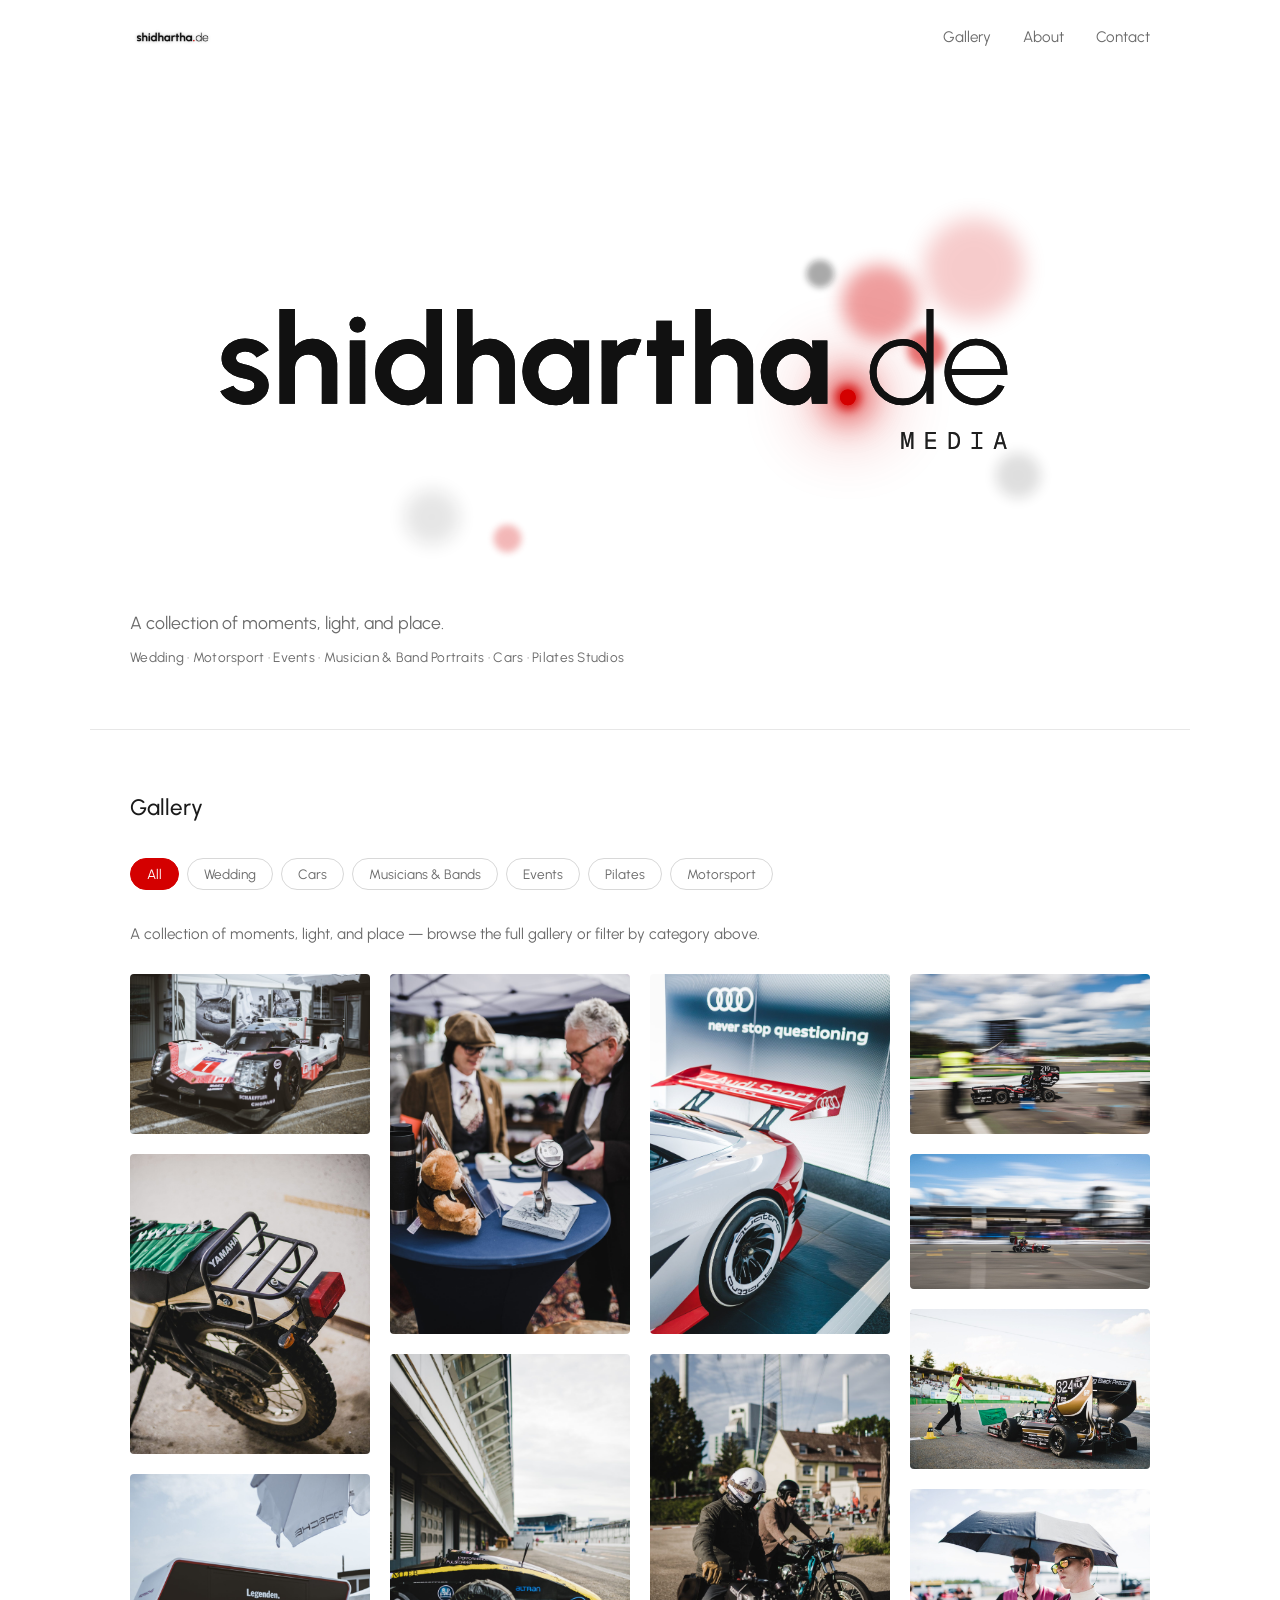
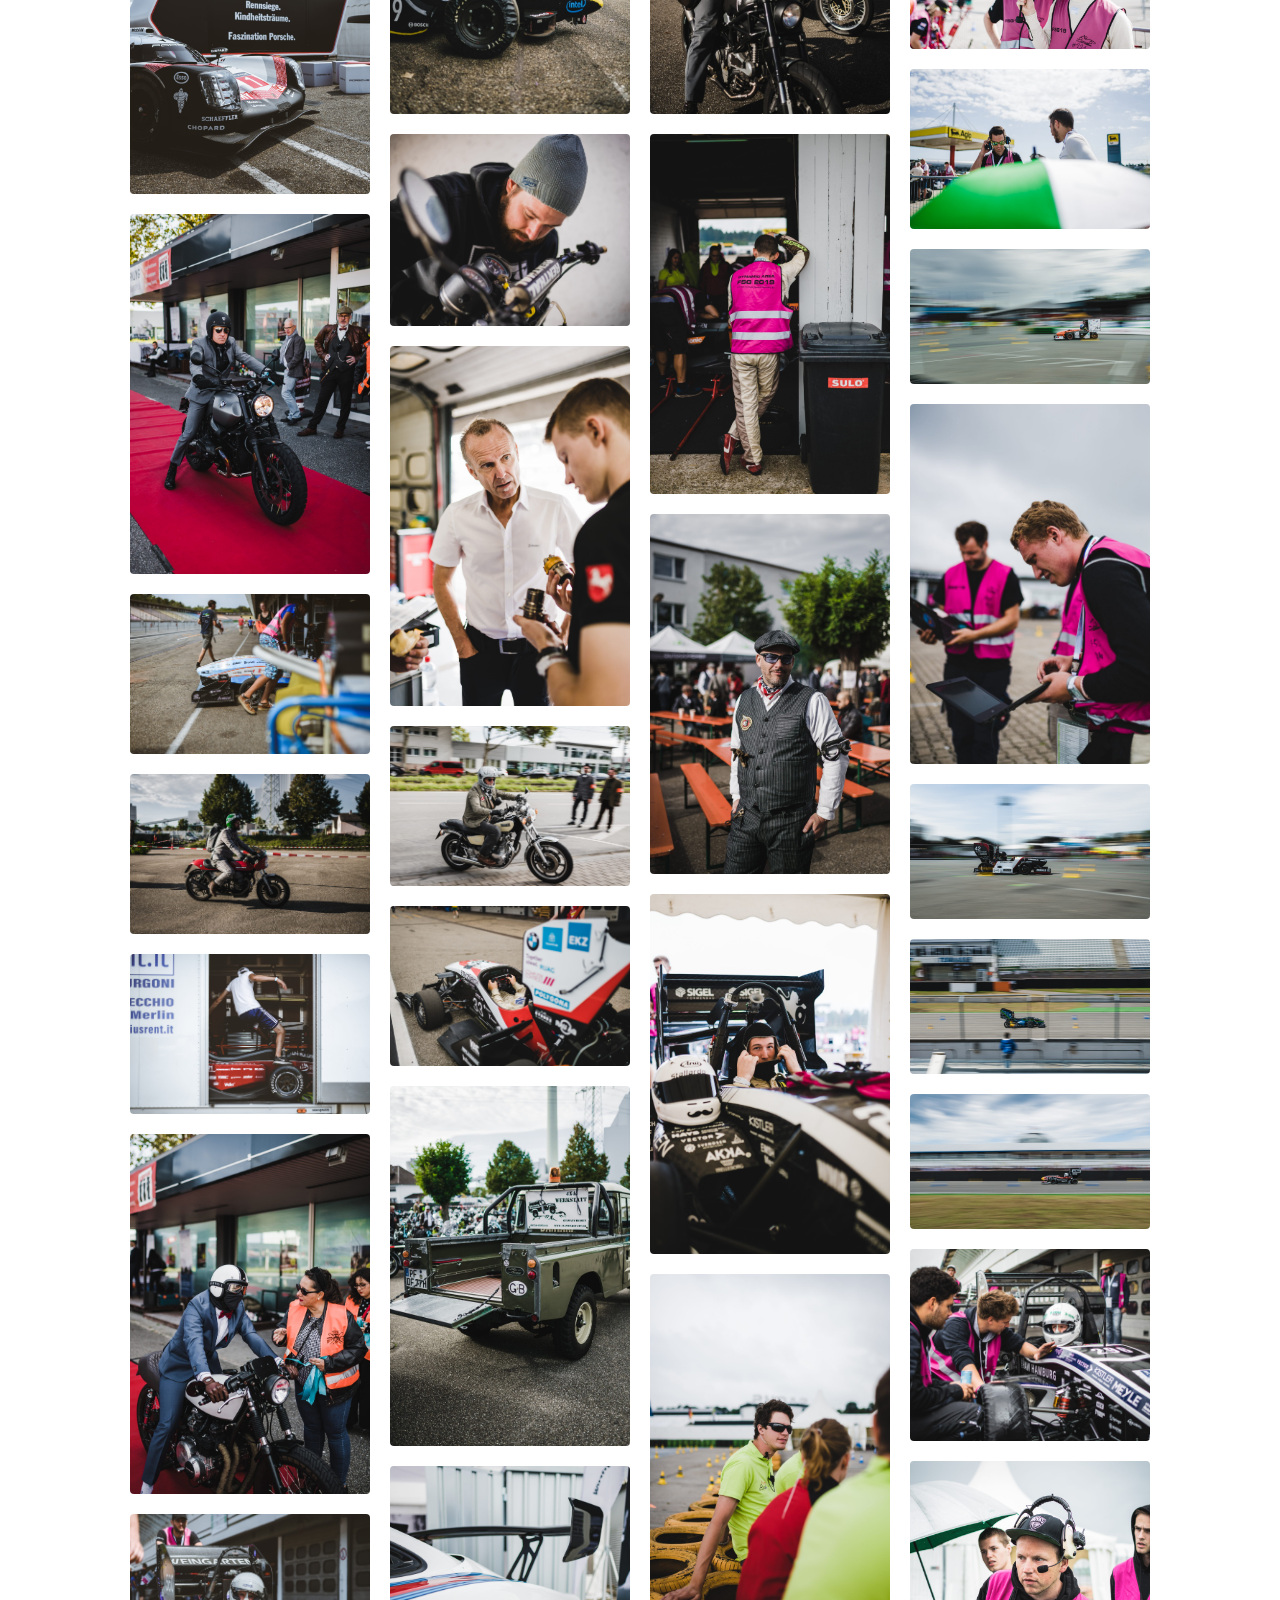
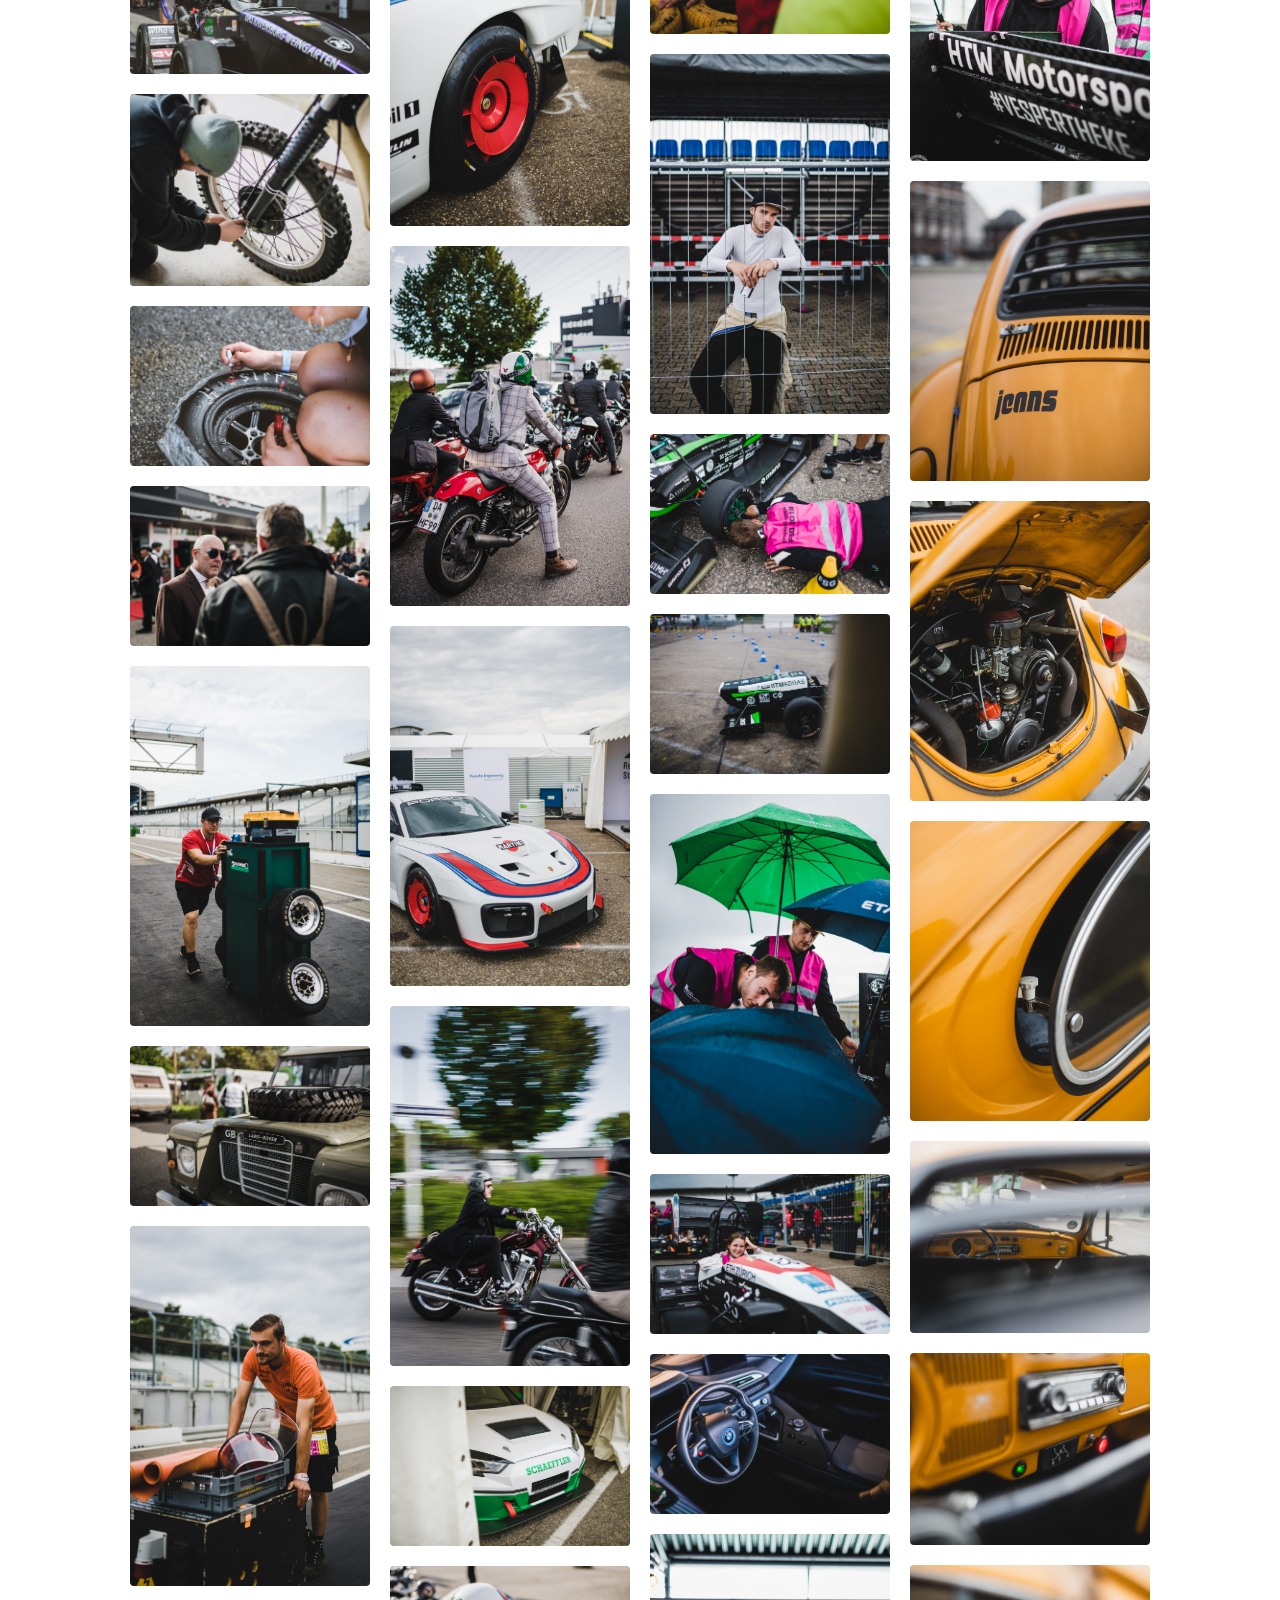
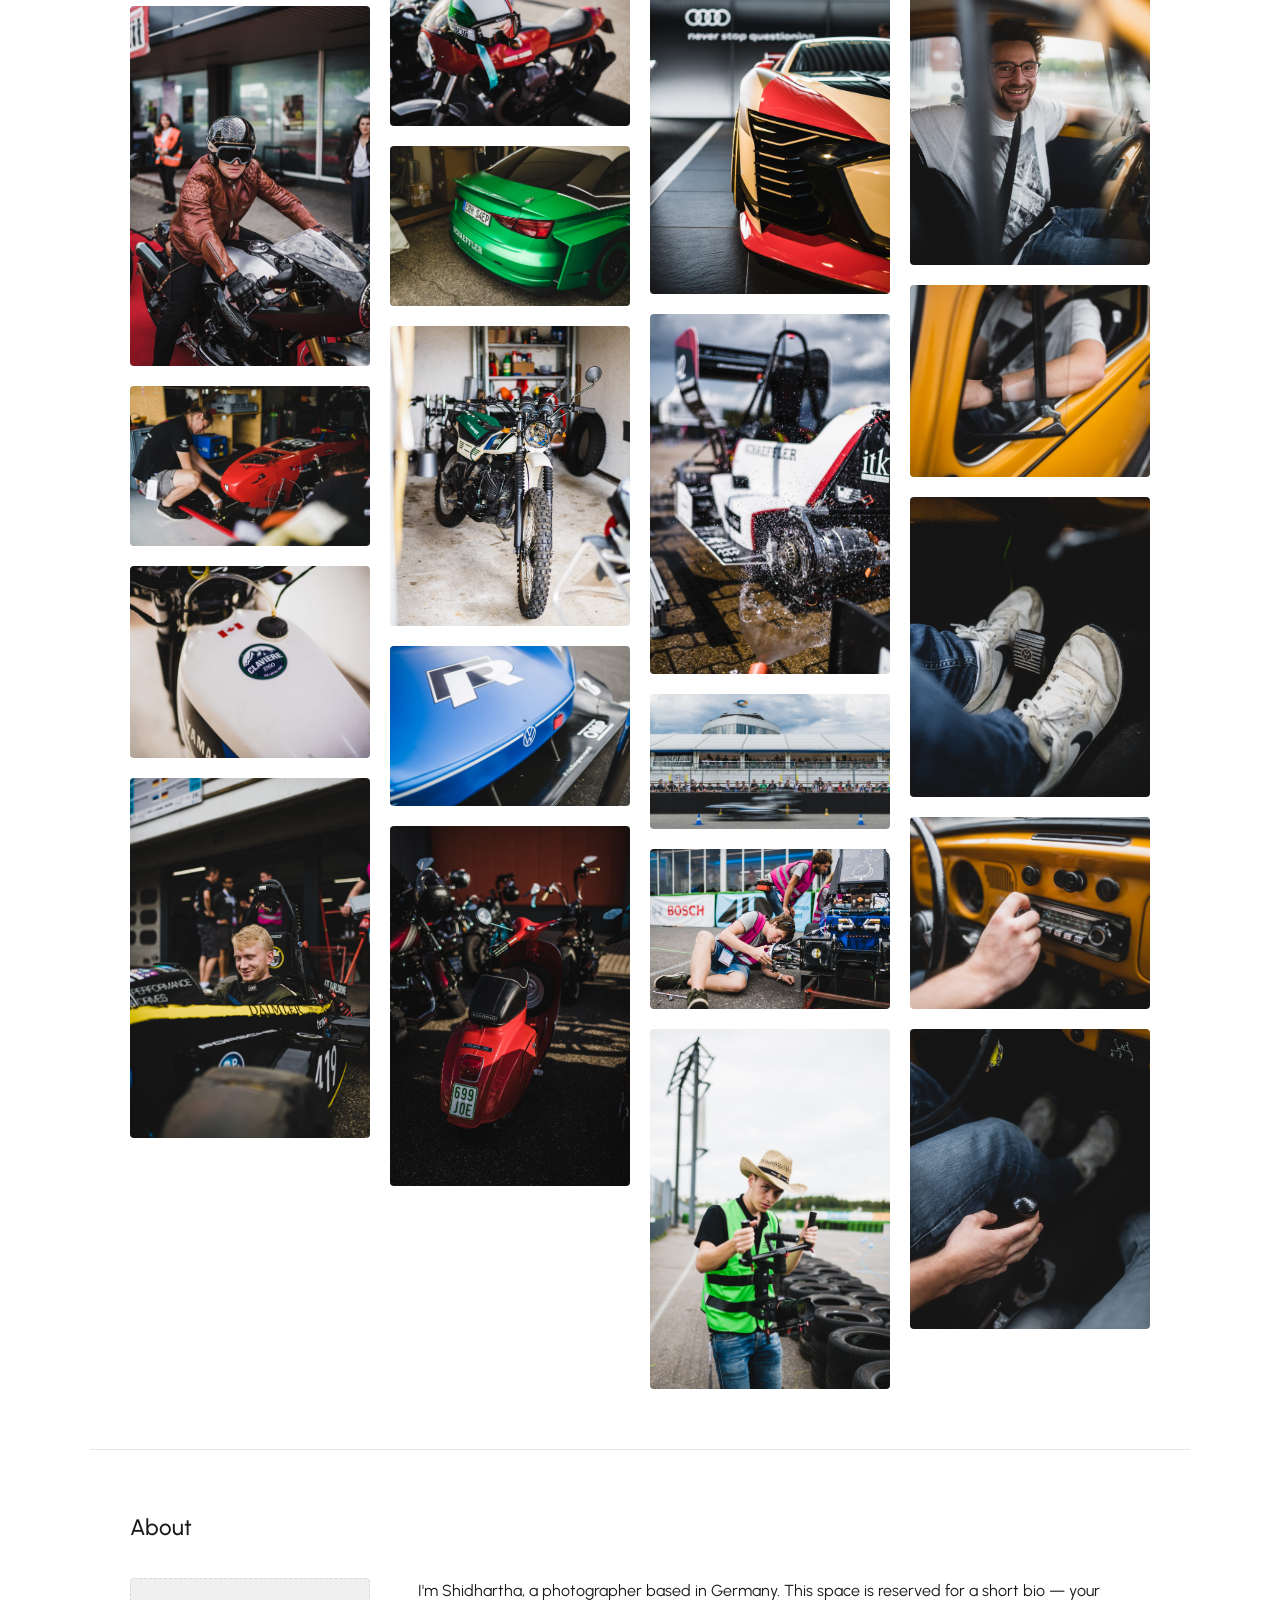
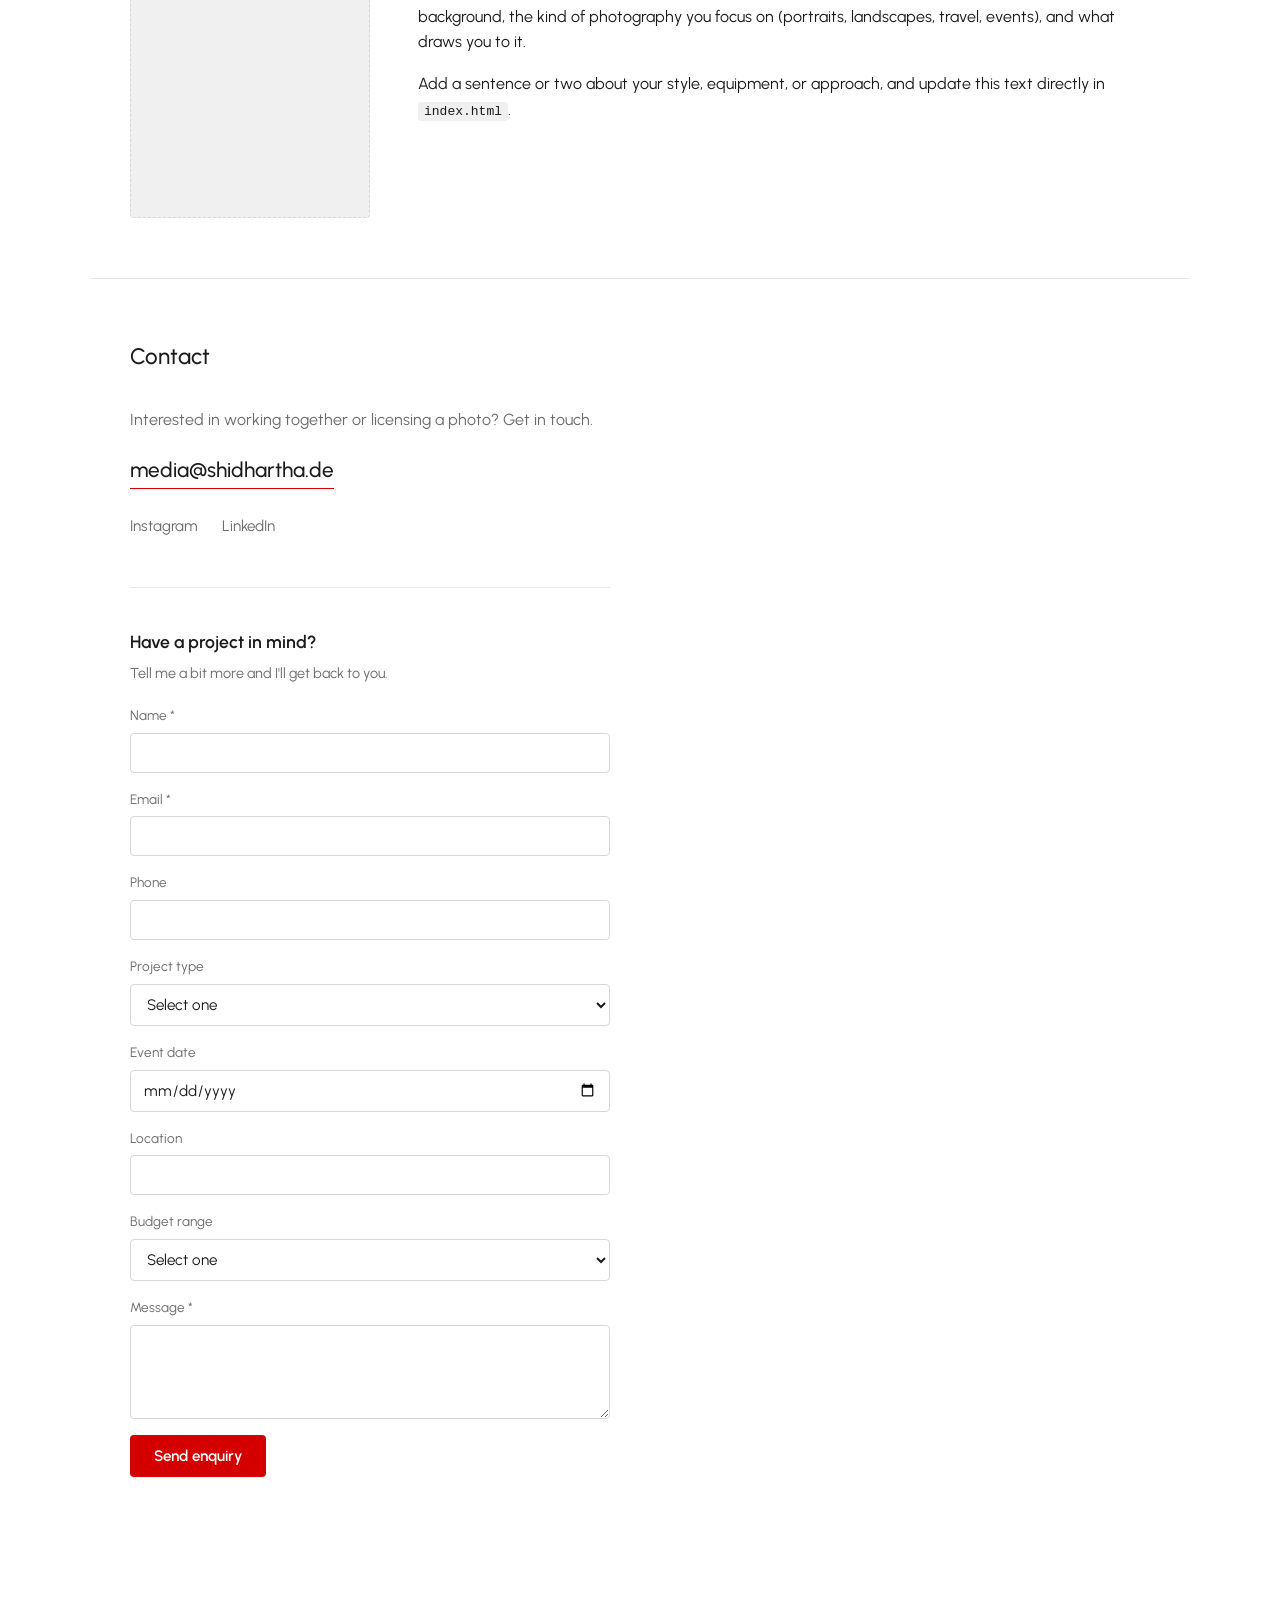
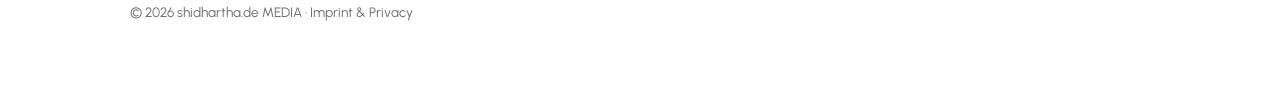
==== commit 9fc0845e: "Updated logo" ====
--- a/index.html
+++ b/index.html
@@ -8,12 +8,8 @@
 <link rel="canonical" href="https://shidharthade.github.io/Photography-Portfolio/">
 
 <!-- Favicons: light-mode browsers get the dark box, dark-mode browsers get the white box -->
-<link rel="icon" type="image/svg+xml" href="favicon_dark-box.svg" media="(prefers-color-scheme: light)">
-<link rel="icon" type="image/svg+xml" href="favicon_white-box.svg" media="(prefers-color-scheme: dark)">
-<link rel="icon" type="image/png" sizes="32x32" href="favicon_dark-box_32.png" media="(prefers-color-scheme: light)">
-<link rel="icon" type="image/png" sizes="32x32" href="favicon_white-box_32.png" media="(prefers-color-scheme: dark)">
-<link rel="icon" href="favicon.ico" sizes="48x48">
-<link rel="apple-touch-icon" sizes="180x180" href="favicon_dark-box_180.png">
+<link rel="icon" type="image/png" sizes="180x180" href="favicon_white-box_180.png">
+<link rel="apple-touch-icon" sizes="180x180" href="favicon_white-box_180.png">
 
 <!-- Brand typeface -->
 <link rel="preconnect" href="https://fonts.googleapis.com">
@@ -64,7 +60,7 @@
 <body>
 
   <header class="site-header">
-    <a href="#top" class="logo"><img src="brand/logo_wordmark.svg" alt="shidhartha.de MEDIA" class="logo-img"></a>
+    <a href="#top" class="logo"><img src="brand/logo_mist-wordmark.png" alt="shidhartha.de MEDIA" class="logo-img"></a>
     <nav class="nav">
       <a href="#gallery">Gallery</a>
       <a href="#about">About</a>
@@ -75,7 +71,6 @@
   <main id="top">
 
     <section class="hero">
-      <h1 class="visually-hidden">shidhartha.de MEDIA — Photography</h1>
       <div class="sd-hero hero-logo-animated" style="color:#111111;width:100%;max-width:900px;margin:0 auto"><svg xmlns="http://www.w3.org/2000/svg" class="sd-hero-logo" viewBox="-21.5 -198.0 713.8 355.0" overflow="visible" role="img" aria-label="shidhartha.de MEDIA"><title>shidhartha.de MEDIA</title><filter id="sdhb0" filterUnits="userSpaceOnUse" x="-3000" y="-3000" width="7000" height="6000"><feGaussianBlur stdDeviation="1.05"><animate attributeName="stdDeviation" values="1.05;7.00;6.30;7.00" keyTimes="0;0.72;0.86;1" calcMode="spline" keySplines=".4 0 .2 1;.3 0 .7 1;.3 0 .7 1" begin="0.45s" dur="1.9s" fill="freeze"/></feGaussianBlur></filter><circle cx="525.3" cy="-80.0" r="8.4" fill="#D40000" opacity="0.80" filter="url(#sdhb0)"><animate attributeName="r" values="8.4;30.0;28.2;30.0" keyTimes="0;0.72;0.86;1" calcMode="spline" keySplines=".4 0 .2 1;.3 0 .7 1;.3 0 .7 1" begin="0.45s" dur="1.9s" fill="freeze"/><animate attributeName="opacity" values="0.80;0.38;0.40;0.38" keyTimes="0;0.72;0.86;1" calcMode="spline" keySplines=".4 0 .2 1;.3 0 .7 1;.3 0 .7 1" begin="0.45s" dur="1.9s" fill="freeze"/></circle><filter id="sdhb1" filterUnits="userSpaceOnUse" x="-3000" y="-3000" width="7000" height="6000"><feGaussianBlur stdDeviation="0.53"><animate attributeName="stdDeviation" values="0.53;3.50;3.15;3.50" keyTimes="0;0.72;0.86;1" calcMode="spline" keySplines=".4 0 .2 1;.3 0 .7 1;.3 0 .7 1" begin="0.45s" dur="1.9s" fill="freeze"/></feGaussianBlur></filter><circle cx="562.3" cy="-43.0" r="4.2" fill="#D40000" opacity="1.00" filter="url(#sdhb1)"><animate attributeName="r" values="4.2;15.0;14.1;15.0" keyTimes="0;0.72;0.86;1" calcMode="spline" keySplines=".4 0 .2 1;.3 0 .7 1;.3 0 .7 1" begin="0.45s" dur="1.9s" fill="freeze"/><animate attributeName="opacity" values="1.00;0.55;0.58;0.55" keyTimes="0;0.72;0.86;1" calcMode="spline" keySplines=".4 0 .2 1;.3 0 .7 1;.3 0 .7 1" begin="0.45s" dur="1.9s" fill="freeze"/></circle><filter id="sdhb2" filterUnits="userSpaceOnUse" x="-3000" y="-3000" width="7000" height="6000"><feGaussianBlur stdDeviation="0.40"><animate attributeName="stdDeviation" values="0.40;2.50;2.25;2.50" keyTimes="0;0.72;0.86;1" calcMode="spline" keySplines=".4 0 .2 1;.3 0 .7 1;.3 0 .7 1" begin="0.45s" dur="1.9s" fill="freeze"/></feGaussianBlur></filter><circle cx="478.3" cy="-103.0" r="3.1" fill="currentColor" opacity="0.73" filter="url(#sdhb2)"><animate attributeName="r" values="3.1;11.0;10.3;11.0" keyTimes="0;0.72;0.86;1" calcMode="spline" keySplines=".4 0 .2 1;.3 0 .7 1;.3 0 .7 1" begin="0.45s" dur="1.9s" fill="freeze"/><animate attributeName="opacity" values="0.73;0.35;0.37;0.35" keyTimes="0;0.72;0.86;1" calcMode="spline" keySplines=".4 0 .2 1;.3 0 .7 1;.3 0 .7 1" begin="0.45s" dur="1.9s" fill="freeze"/></circle><filter id="sdhb3" filterUnits="userSpaceOnUse" x="-3000" y="-3000" width="7000" height="6000"><feGaussianBlur stdDeviation="1.35"><animate attributeName="stdDeviation" values="1.35;9.00;8.10;9.00" keyTimes="0;0.72;0.86;1" calcMode="spline" keySplines=".4 0 .2 1;.3 0 .7 1;.3 0 .7 1" begin="0.45s" dur="1.9s" fill="freeze"/></feGaussianBlur></filter><circle cx="600.3" cy="-107.0" r="11.2" fill="#D40000" opacity="0.42" filter="url(#sdhb3)"><animate attributeName="r" values="11.2;40.0;37.6;40.0" keyTimes="0;0.72;0.86;1" calcMode="spline" keySplines=".4 0 .2 1;.3 0 .7 1;.3 0 .7 1" begin="0.45s" dur="1.9s" fill="freeze"/><animate attributeName="opacity" values="0.42;0.20;0.21;0.20" keyTimes="0;0.72;0.86;1" calcMode="spline" keySplines=".4 0 .2 1;.3 0 .7 1;.3 0 .7 1" begin="0.45s" dur="1.9s" fill="freeze"/></circle><filter id="sdhb4" filterUnits="userSpaceOnUse" x="-3000" y="-3000" width="7000" height="6000"><feGaussianBlur stdDeviation="1.05"><animate attributeName="stdDeviation" values="1.05;7.00;6.30;7.00" keyTimes="0;0.72;0.86;1" calcMode="spline" keySplines=".4 0 .2 1;.3 0 .7 1;.3 0 .7 1" begin="0.45s" dur="1.9s" fill="freeze"/></feGaussianBlur></filter><circle cx="170.3" cy="90.0" r="6.2" fill="currentColor" opacity="0.21" filter="url(#sdhb4)"><animate attributeName="r" values="6.2;22.0;20.7;22.0" keyTimes="0;0.72;0.86;1" calcMode="spline" keySplines=".4 0 .2 1;.3 0 .7 1;.3 0 .7 1" begin="0.45s" dur="1.9s" fill="freeze"/><animate attributeName="opacity" values="0.21;0.10;0.11;0.10" keyTimes="0;0.72;0.86;1" calcMode="spline" keySplines=".4 0 .2 1;.3 0 .7 1;.3 0 .7 1" begin="0.45s" dur="1.9s" fill="freeze"/></circle><filter id="sdhb5" filterUnits="userSpaceOnUse" x="-3000" y="-3000" width="7000" height="6000"><feGaussianBlur stdDeviation="0.45"><animate attributeName="stdDeviation" values="0.45;3.00;2.70;3.00" keyTimes="0;0.72;0.86;1" calcMode="spline" keySplines=".4 0 .2 1;.3 0 .7 1;.3 0 .7 1" begin="0.45s" dur="1.9s" fill="freeze"/></feGaussianBlur></filter><circle cx="230.3" cy="107.0" r="3.1" fill="#D40000" opacity="0.59" filter="url(#sdhb5)"><animate attributeName="r" values="3.1;11.0;10.3;11.0" keyTimes="0;0.72;0.86;1" calcMode="spline" keySplines=".4 0 .2 1;.3 0 .7 1;.3 0 .7 1" begin="0.45s" dur="1.9s" fill="freeze"/><animate attributeName="opacity" values="0.59;0.28;0.29;0.28" keyTimes="0;0.72;0.86;1" calcMode="spline" keySplines=".4 0 .2 1;.3 0 .7 1;.3 0 .7 1" begin="0.45s" dur="1.9s" fill="freeze"/></circle><filter id="sdhb6" filterUnits="userSpaceOnUse" x="-3000" y="-3000" width="7000" height="6000"><feGaussianBlur stdDeviation="0.75"><animate attributeName="stdDeviation" values="0.75;5.00;4.50;5.00" keyTimes="0;0.72;0.86;1" calcMode="spline" keySplines=".4 0 .2 1;.3 0 .7 1;.3 0 .7 1" begin="0.45s" dur="1.9s" fill="freeze"/></feGaussianBlur></filter><circle cx="635.3" cy="57.0" r="5.0" fill="currentColor" opacity="0.27" filter="url(#sdhb6)"><animate attributeName="r" values="5.0;18.0;16.9;18.0" keyTimes="0;0.72;0.86;1" calcMode="spline" keySplines=".4 0 .2 1;.3 0 .7 1;.3 0 .7 1" begin="0.45s" dur="1.9s" fill="freeze"/><animate attributeName="opacity" values="0.27;0.13;0.14;0.13" keyTimes="0;0.72;0.86;1" calcMode="spline" keySplines=".4 0 .2 1;.3 0 .7 1;.3 0 .7 1" begin="0.45s" dur="1.9s" fill="freeze"/></circle><filter id="sdhh0" filterUnits="userSpaceOnUse" x="-3000" y="-3000" width="7000" height="6000"><feGaussianBlur stdDeviation="4"/></filter><circle cx="500.3" cy="-5.0" r="10.0" fill="#D40000" filter="url(#sdhh0)" opacity="0"><animate attributeName="opacity" from="0" to="0.95" begin="2.45s" dur="1.1s" fill="freeze"/></circle><filter id="sdhh1" filterUnits="userSpaceOnUse" x="-3000" y="-3000" width="7000" height="6000"><feGaussianBlur stdDeviation="12"/></filter><circle cx="500.3" cy="-5.0" r="20.1" fill="#D40000" filter="url(#sdhh1)" opacity="0"><animate attributeName="opacity" from="0" to="0.60" begin="2.45s" dur="1.1s" fill="freeze"/></circle><filter id="sdhh2" filterUnits="userSpaceOnUse" x="-3000" y="-3000" width="7000" height="6000"><feGaussianBlur stdDeviation="28"/></filter><circle cx="500.3" cy="-5.0" r="31.4" fill="#D40000" filter="url(#sdhh2)" opacity="0"><animate attributeName="opacity" from="0" to="0.35" begin="2.45s" dur="1.1s" fill="freeze"/></circle><filter id="sdhL" filterUnits="userSpaceOnUse" x="-3000" y="-3000" width="7000" height="6000"><feGaussianBlur stdDeviation="13"><animate attributeName="stdDeviation" values="13;0;1.4;0" keyTimes="0;0.72;0.86;1" calcMode="spline" keySplines=".4 0 .2 1;.3 0 .7 1;.3 0 .7 1" begin="0.45s" dur="1.9s" fill="freeze"/></feGaussianBlur></filter><g transform="translate(314.6 -19.5)"><g><animateTransform attributeName="transform" type="scale" values="1.045;1;1.006;1" keyTimes="0;0.72;0.86;1" calcMode="spline" keySplines=".4 0 .2 1;.3 0 .7 1;.3 0 .7 1" begin="0.45s" dur="1.9s" fill="freeze"/><g transform="translate(-314.6 19.5)"><g filter="url(#sdhL)"><path fill="currentColor" d="M20.75 0.9Q16.85 0.65 13.23 -0.68Q9.6 -2 6.8 -4.3Q4 -6.6 2.5 -9.8L12.8 -14.2Q13.4 -13.2 14.75 -12.08Q16.1 -10.95 17.98 -10.2Q19.85 -9.45 22.1 -9.45Q24 -9.45 25.73 -9.98Q27.45 -10.5 28.53 -11.6Q29.6 -12.7 29.6 -14.45Q29.6 -16.3 28.33 -17.33Q27.05 -18.35 25.12 -18.88Q23.2 -19.4 21.4 -19.85Q16.65 -20.8 12.58 -22.8Q8.5 -24.8 6.03 -27.98Q3.55 -31.15 3.55 -35.65Q3.55 -40.6 6.18 -44.2Q8.8 -47.8 13.03 -49.75Q17.25 -51.7 22.15 -51.7Q28.1 -51.7 33.08 -49.23Q38.05 -46.75 40.95 -42.25L31.3 -36.55Q30.6 -37.75 29.35 -38.78Q28.1 -39.8 26.5 -40.48Q24.9 -41.15 23.15 -41.25Q20.9 -41.35 19.05 -40.85Q17.2 -40.35 16.07 -39.15Q14.95 -37.95 14.95 -35.95Q14.95 -34.05 16.45 -33.12Q17.95 -32.2 20.08 -31.7Q22.2 -31.2 24.15 -30.6Q28.55 -29.15 32.43 -27.05Q36.3 -24.95 38.65 -21.9Q41 -18.85 40.9 -14.6Q40.9 -9.75 38 -6.12Q35.1 -2.5 30.53 -0.6Q25.95 1.3 20.75 0.9ZM95.25 -31.6V0H83.05V-28.4Q83.05 -31.35 81.6 -33.78Q80.15 -36.2 77.73 -37.62Q75.3 -39.05 72.35 -39.05Q69.4 -39.05 66.98 -37.62Q64.55 -36.2 63.13 -33.78Q61.7 -31.35 61.7 -28.4V0H49.5L49.45 -75H61.65L61.7 -45.55Q64.25 -48.25 67.8 -49.83Q71.35 -51.4 75.45 -51.4Q80.9 -51.4 85.4 -48.73Q89.9 -46.05 92.58 -41.58Q95.25 -37.1 95.25 -31.6ZM105.25 -50H117.45V0H105.25ZM111.45 -56.45Q108.75 -56.45 106.9 -58.23Q105.05 -60 105.05 -62.7Q105.05 -65.35 106.9 -67.15Q108.75 -68.95 111.4 -68.95Q114.05 -68.95 115.88 -67.15Q117.7 -65.35 117.7 -62.7Q117.7 -60 115.9 -58.23Q114.1 -56.45 111.45 -56.45ZM166.1 -75H178.3V0H166.1V-6.25Q163.7 -2.9 160.05 -0.8Q156.4 1.3 151.6 1.3Q146.15 1.3 141.4 -0.75Q136.65 -2.8 133.03 -6.43Q129.4 -10.05 127.35 -14.8Q125.3 -19.55 125.3 -25Q125.3 -30.45 127.35 -35.2Q129.4 -39.95 133.03 -43.58Q136.65 -47.2 141.4 -49.25Q146.15 -51.3 151.6 -51.3Q156.4 -51.3 160.05 -49.23Q163.7 -47.15 166.1 -43.75ZM151.75 -10.45Q155.65 -10.45 158.65 -12.4Q161.65 -14.35 163.35 -17.68Q165.05 -21 165.05 -25Q165.05 -29.05 163.35 -32.38Q161.65 -35.7 158.62 -37.65Q155.6 -39.6 151.75 -39.6Q147.9 -39.6 144.73 -37.62Q141.55 -35.65 139.68 -32.35Q137.8 -29.05 137.8 -25Q137.8 -20.95 139.7 -17.65Q141.6 -14.35 144.77 -12.4Q147.95 -10.45 151.75 -10.45ZM236.1 -31.6V0H223.9V-28.4Q223.9 -31.35 222.45 -33.78Q221 -36.2 218.57 -37.62Q216.15 -39.05 213.2 -39.05Q210.25 -39.05 207.82 -37.62Q205.4 -36.2 203.98 -33.78Q202.55 -31.35 202.55 -28.4V0H190.35L190.3 -75H202.5L202.55 -45.55Q205.1 -48.25 208.65 -49.83Q212.2 -51.4 216.3 -51.4Q221.75 -51.4 226.25 -48.73Q230.75 -46.05 233.43 -41.58Q236.1 -37.1 236.1 -31.6ZM282.8 -50H295V0H282.8L282.25 -6.2Q280.2 -2.85 276.83 -0.78Q273.45 1.3 268.85 1.3Q263.3 1.3 258.45 -0.8Q253.6 -2.9 249.93 -6.6Q246.25 -10.3 244.18 -15.15Q242.1 -20 242.1 -25.55Q242.1 -30.9 244.08 -35.6Q246.05 -40.3 249.6 -43.85Q253.15 -47.4 257.8 -49.4Q262.45 -51.4 267.8 -51.4Q272.75 -51.4 276.68 -49.2Q280.6 -47 283.35 -43.6ZM268.55 -10.45Q272.45 -10.45 275.45 -12.4Q278.45 -14.35 280.15 -17.68Q281.85 -21 281.85 -25Q281.85 -29.05 280.15 -32.38Q278.45 -35.7 275.43 -37.65Q272.4 -39.6 268.55 -39.6Q264.7 -39.6 261.53 -37.62Q258.35 -35.65 256.48 -32.35Q254.6 -29.05 254.6 -25Q254.6 -20.95 256.5 -17.65Q258.4 -14.35 261.58 -12.4Q264.75 -10.45 268.55 -10.45ZM305.05 0 305 -50H317.2L317.25 -45.55Q319.8 -48.25 323.35 -49.83Q326.9 -51.4 331 -51.4Q333.75 -51.4 336.5 -50.6L331.7 -38.3Q329.8 -39.05 327.9 -39.05Q324.95 -39.05 322.52 -37.62Q320.1 -36.2 318.68 -33.78Q317.25 -31.35 317.25 -28.4V0ZM370.3 -37.8H360.6V0H348.4V-37.8H341V-50H348.4V-65.7H360.6V-50H370.3ZM425.1 -31.6V0H412.9V-28.4Q412.9 -31.35 411.45 -33.78Q410 -36.2 407.58 -37.62Q405.15 -39.05 402.2 -39.05Q399.25 -39.05 396.83 -37.62Q394.4 -36.2 392.98 -33.78Q391.55 -31.35 391.55 -28.4V0H379.35L379.3 -75H391.5L391.55 -45.55Q394.1 -48.25 397.65 -49.83Q401.2 -51.4 405.3 -51.4Q410.75 -51.4 415.25 -48.73Q419.75 -46.05 422.43 -41.58Q425.1 -37.1 425.1 -31.6ZM471.8 -50H484V0H471.8L471.25 -6.2Q469.2 -2.85 465.83 -0.78Q462.45 1.3 457.85 1.3Q452.3 1.3 447.45 -0.8Q442.6 -2.9 438.93 -6.6Q435.25 -10.3 433.18 -15.15Q431.1 -20 431.1 -25.55Q431.1 -30.9 433.08 -35.6Q435.05 -40.3 438.6 -43.85Q442.15 -47.4 446.8 -49.4Q451.45 -51.4 456.8 -51.4Q461.75 -51.4 465.68 -49.2Q469.6 -47 472.35 -43.6ZM457.55 -10.45Q461.45 -10.45 464.45 -12.4Q467.45 -14.35 469.15 -17.68Q470.85 -21 470.85 -25Q470.85 -29.05 469.15 -32.38Q467.45 -35.7 464.43 -37.65Q461.4 -39.6 457.55 -39.6Q453.7 -39.6 450.53 -37.62Q447.35 -35.65 445.48 -32.35Q443.6 -29.05 443.6 -25Q443.6 -20.95 445.5 -17.65Q447.4 -14.35 450.58 -12.4Q453.75 -10.45 457.55 -10.45ZM562.7 -75H568.1V0H562.7V-10.3Q560.1 -5.05 555.3 -1.88Q550.5 1.3 543.85 1.3Q538.4 1.3 533.65 -0.75Q528.9 -2.8 525.27 -6.43Q521.65 -10.05 519.6 -14.8Q517.55 -19.55 517.55 -25Q517.55 -30.45 519.6 -35.23Q521.65 -40 525.27 -43.62Q528.9 -47.25 533.65 -49.3Q538.4 -51.35 543.85 -51.35Q550.5 -51.35 555.3 -48.17Q560.1 -45 562.7 -39.8ZM543.9 -4Q549.65 -4 553.77 -6.83Q557.9 -9.65 560.1 -14.45Q562.3 -19.25 562.3 -25Q562.3 -30.9 560.07 -35.68Q557.85 -40.45 553.72 -43.28Q549.6 -46.1 543.9 -46.1Q538.15 -46.1 533.42 -43.25Q528.7 -40.4 525.88 -35.6Q523.05 -30.8 523.05 -25Q523.05 -19.1 525.92 -14.35Q528.8 -9.6 533.55 -6.8Q538.3 -4 543.9 -4ZM601.9 1.3Q595 1.3 589.33 -2.25Q583.65 -5.8 580.27 -11.78Q576.9 -17.75 576.9 -25Q576.9 -30.5 578.85 -35.28Q580.8 -40.05 584.22 -43.68Q587.65 -47.3 592.2 -49.35Q596.75 -51.4 601.9 -51.4Q607.35 -51.4 611.98 -49.28Q616.6 -47.15 619.95 -43.3Q623.3 -39.45 625.1 -34.23Q626.9 -29 626.75 -22.8H582.55Q583.1 -17.45 585.77 -13.22Q588.45 -9 592.65 -6.58Q596.85 -4.15 601.9 -4.1Q607.45 -4.1 611.9 -7.03Q616.35 -9.95 619.05 -15.05L624.5 -13.8Q621.5 -7.15 615.45 -2.93Q609.4 1.3 601.9 1.3ZM582.4 -27.4H621.3Q621 -32.55 618.33 -36.88Q615.65 -41.2 611.35 -43.8Q607.05 -46.4 601.9 -46.4Q596.75 -46.4 592.5 -43.85Q588.25 -41.3 585.58 -36.98Q582.9 -32.65 582.4 -27.4Z"/><path fill="#D40000" d="M500.25 1.3Q497.65 1.3 495.82 -0.53Q494 -2.35 494 -5Q494 -7.55 495.82 -9.4Q497.65 -11.25 500.25 -11.25Q502.85 -11.25 504.7 -9.4Q506.55 -7.55 506.55 -5Q506.55 -2.35 504.7 -0.53Q502.85 1.3 500.25 1.3Z"/><path fill="currentColor" fill-opacity="0.75" d="M546.74 34.48 544.19 24.03H544.35V36H542.71V22.51H545.18L547.84 33.61H547.08L549.74 22.51H552.21V36H550.58V24.03H550.73L548.18 34.48ZM561.87 36V22.51H570.08V24.11H563.51V28.46H569.85V30.02H563.51V34.4H570.23V36ZM580.27 36V22.51H583.46Q585.21 22.51 586.51 23.3Q587.81 24.09 588.53 25.6Q589.24 27.11 589.24 29.27Q589.24 31.44 588.53 32.94Q587.81 34.44 586.51 35.22Q585.21 36 583.46 36ZM581.91 34.4H583.37Q585.34 34.4 586.44 33.12Q587.53 31.84 587.53 29.27Q587.53 26.71 586.44 25.41Q585.34 24.11 583.37 24.11H581.91ZM598.48 36V34.4H601.84V24.11H598.48V22.51H606.84V24.11H603.48V34.4H606.84V36ZM615.86 36 619.96 22.51H622.16L626.27 36H624.52L621.06 23.99L617.6 36ZM617.93 32.16 618.5 30.57H623.63L624.2 32.16Z"/><animate attributeName="opacity" from="1" to="0" begin="2.35s" dur="0.25s" fill="freeze"/></g><g opacity="0"><path fill="currentColor" d="M20.75 0.9Q16.85 0.65 13.23 -0.68Q9.6 -2 6.8 -4.3Q4 -6.6 2.5 -9.8L12.8 -14.2Q13.4 -13.2 14.75 -12.08Q16.1 -10.95 17.98 -10.2Q19.85 -9.45 22.1 -9.45Q24 -9.45 25.73 -9.98Q27.45 -10.5 28.53 -11.6Q29.6 -12.7 29.6 -14.45Q29.6 -16.3 28.33 -17.33Q27.05 -18.35 25.12 -18.88Q23.2 -19.4 21.4 -19.85Q16.65 -20.8 12.58 -22.8Q8.5 -24.8 6.03 -27.98Q3.55 -31.15 3.55 -35.65Q3.55 -40.6 6.18 -44.2Q8.8 -47.8 13.03 -49.75Q17.25 -51.7 22.15 -51.7Q28.1 -51.7 33.08 -49.23Q38.05 -46.75 40.95 -42.25L31.3 -36.55Q30.6 -37.75 29.35 -38.78Q28.1 -39.8 26.5 -40.48Q24.9 -41.15 23.15 -41.25Q20.9 -41.35 19.05 -40.85Q17.2 -40.35 16.07 -39.15Q14.95 -37.95 14.95 -35.95Q14.95 -34.05 16.45 -33.12Q17.95 -32.2 20.08 -31.7Q22.2 -31.2 24.15 -30.6Q28.55 -29.15 32.43 -27.05Q36.3 -24.95 38.65 -21.9Q41 -18.85 40.9 -14.6Q40.9 -9.75 38 -6.12Q35.1 -2.5 30.53 -0.6Q25.95 1.3 20.75 0.9ZM95.25 -31.6V0H83.05V-28.4Q83.05 -31.35 81.6 -33.78Q80.15 -36.2 77.73 -37.62Q75.3 -39.05 72.35 -39.05Q69.4 -39.05 66.98 -37.62Q64.55 -36.2 63.13 -33.78Q61.7 -31.35 61.7 -28.4V0H49.5L49.45 -75H61.65L61.7 -45.55Q64.25 -48.25 67.8 -49.83Q71.35 -51.4 75.45 -51.4Q80.9 -51.4 85.4 -48.73Q89.9 -46.05 92.58 -41.58Q95.25 -37.1 95.25 -31.6ZM105.25 -50H117.45V0H105.25ZM111.45 -56.45Q108.75 -56.45 106.9 -58.23Q105.05 -60 105.05 -62.7Q105.05 -65.35 106.9 -67.15Q108.75 -68.95 111.4 -68.95Q114.05 -68.95 115.88 -67.15Q117.7 -65.35 117.7 -62.7Q117.7 -60 115.9 -58.23Q114.1 -56.45 111.45 -56.45ZM166.1 -75H178.3V0H166.1V-6.25Q163.7 -2.9 160.05 -0.8Q156.4 1.3 151.6 1.3Q146.15 1.3 141.4 -0.75Q136.65 -2.8 133.03 -6.43Q129.4 -10.05 127.35 -14.8Q125.3 -19.55 125.3 -25Q125.3 -30.45 127.35 -35.2Q129.4 -39.95 133.03 -43.58Q136.65 -47.2 141.4 -49.25Q146.15 -51.3 151.6 -51.3Q156.4 -51.3 160.05 -49.23Q163.7 -47.15 166.1 -43.75ZM151.75 -10.45Q155.65 -10.45 158.65 -12.4Q161.65 -14.35 163.35 -17.68Q165.05 -21 165.05 -25Q165.05 -29.05 163.35 -32.38Q161.65 -35.7 158.62 -37.65Q155.6 -39.6 151.75 -39.6Q147.9 -39.6 144.73 -37.62Q141.55 -35.65 139.68 -32.35Q137.8 -29.05 137.8 -25Q137.8 -20.95 139.7 -17.65Q141.6 -14.35 144.77 -12.4Q147.95 -10.45 151.75 -10.45ZM236.1 -31.6V0H223.9V-28.4Q223.9 -31.35 222.45 -33.78Q221 -36.2 218.57 -37.62Q216.15 -39.05 213.2 -39.05Q210.25 -39.05 207.82 -37.62Q205.4 -36.2 203.98 -33.78Q202.55 -31.35 202.55 -28.4V0H190.35L190.3 -75H202.5L202.55 -45.55Q205.1 -48.25 208.65 -49.83Q212.2 -51.4 216.3 -51.4Q221.75 -51.4 226.25 -48.73Q230.75 -46.05 233.43 -41.58Q236.1 -37.1 236.1 -31.6ZM282.8 -50H295V0H282.8L282.25 -6.2Q280.2 -2.85 276.83 -0.78Q273.45 1.3 268.85 1.3Q263.3 1.3 258.45 -0.8Q253.6 -2.9 249.93 -6.6Q246.25 -10.3 244.18 -15.15Q242.1 -20 242.1 -25.55Q242.1 -30.9 244.08 -35.6Q246.05 -40.3 249.6 -43.85Q253.15 -47.4 257.8 -49.4Q262.45 -51.4 267.8 -51.4Q272.75 -51.4 276.68 -49.2Q280.6 -47 283.35 -43.6ZM268.55 -10.45Q272.45 -10.45 275.45 -12.4Q278.45 -14.35 280.15 -17.68Q281.85 -21 281.85 -25Q281.85 -29.05 280.15 -32.38Q278.45 -35.7 275.43 -37.65Q272.4 -39.6 268.55 -39.6Q264.7 -39.6 261.53 -37.62Q258.35 -35.65 256.48 -32.35Q254.6 -29.05 254.6 -25Q254.6 -20.95 256.5 -17.65Q258.4 -14.35 261.58 -12.4Q264.75 -10.45 268.55 -10.45ZM305.05 0 305 -50H317.2L317.25 -45.55Q319.8 -48.25 323.35 -49.83Q326.9 -51.4 331 -51.4Q333.75 -51.4 336.5 -50.6L331.7 -38.3Q329.8 -39.05 327.9 -39.05Q324.95 -39.05 322.52 -37.62Q320.1 -36.2 318.68 -33.78Q317.25 -31.35 317.25 -28.4V0ZM370.3 -37.8H360.6V0H348.4V-37.8H341V-50H348.4V-65.7H360.6V-50H370.3ZM425.1 -31.6V0H412.9V-28.4Q412.9 -31.35 411.45 -33.78Q410 -36.2 407.58 -37.62Q405.15 -39.05 402.2 -39.05Q399.25 -39.05 396.83 -37.62Q394.4 -36.2 392.98 -33.78Q391.55 -31.35 391.55 -28.4V0H379.35L379.3 -75H391.5L391.55 -45.55Q394.1 -48.25 397.65 -49.83Q401.2 -51.4 405.3 -51.4Q410.75 -51.4 415.25 -48.73Q419.75 -46.05 422.43 -41.58Q425.1 -37.1 425.1 -31.6ZM471.8 -50H484V0H471.8L471.25 -6.2Q469.2 -2.85 465.83 -0.78Q462.45 1.3 457.85 1.3Q452.3 1.3 447.45 -0.8Q442.6 -2.9 438.93 -6.6Q435.25 -10.3 433.18 -15.15Q431.1 -20 431.1 -25.55Q431.1 -30.9 433.08 -35.6Q435.05 -40.3 438.6 -43.85Q442.15 -47.4 446.8 -49.4Q451.45 -51.4 456.8 -51.4Q461.75 -51.4 465.68 -49.2Q469.6 -47 472.35 -43.6ZM457.55 -10.45Q461.45 -10.45 464.45 -12.4Q467.45 -14.35 469.15 -17.68Q470.85 -21 470.85 -25Q470.85 -29.05 469.15 -32.38Q467.45 -35.7 464.43 -37.65Q461.4 -39.6 457.55 -39.6Q453.7 -39.6 450.53 -37.62Q447.35 -35.65 445.48 -32.35Q443.6 -29.05 443.6 -25Q443.6 -20.95 445.5 -17.65Q447.4 -14.35 450.58 -12.4Q453.75 -10.45 457.55 -10.45ZM562.7 -75H568.1V0H562.7V-10.3Q560.1 -5.05 555.3 -1.88Q550.5 1.3 543.85 1.3Q538.4 1.3 533.65 -0.75Q528.9 -2.8 525.27 -6.43Q521.65 -10.05 519.6 -14.8Q517.55 -19.55 517.55 -25Q517.55 -30.45 519.6 -35.23Q521.65 -40 525.27 -43.62Q528.9 -47.25 533.65 -49.3Q538.4 -51.35 543.85 -51.35Q550.5 -51.35 555.3 -48.17Q560.1 -45 562.7 -39.8ZM543.9 -4Q549.65 -4 553.77 -6.83Q557.9 -9.65 560.1 -14.45Q562.3 -19.25 562.3 -25Q562.3 -30.9 560.07 -35.68Q557.85 -40.45 553.72 -43.28Q549.6 -46.1 543.9 -46.1Q538.15 -46.1 533.42 -43.25Q528.7 -40.4 525.88 -35.6Q523.05 -30.8 523.05 -25Q523.05 -19.1 525.92 -14.35Q528.8 -9.6 533.55 -6.8Q538.3 -4 543.9 -4ZM601.9 1.3Q595 1.3 589.33 -2.25Q583.65 -5.8 580.27 -11.78Q576.9 -17.75 576.9 -25Q576.9 -30.5 578.85 -35.28Q580.8 -40.05 584.22 -43.68Q587.65 -47.3 592.2 -49.35Q596.75 -51.4 601.9 -51.4Q607.35 -51.4 611.98 -49.28Q616.6 -47.15 619.95 -43.3Q623.3 -39.45 625.1 -34.23Q626.9 -29 626.75 -22.8H582.55Q583.1 -17.45 585.77 -13.22Q588.45 -9 592.65 -6.58Q596.85 -4.15 601.9 -4.1Q607.45 -4.1 611.9 -7.03Q616.35 -9.95 619.05 -15.05L624.5 -13.8Q621.5 -7.15 615.45 -2.93Q609.4 1.3 601.9 1.3ZM582.4 -27.4H621.3Q621 -32.55 618.33 -36.88Q615.65 -41.2 611.35 -43.8Q607.05 -46.4 601.9 -46.4Q596.75 -46.4 592.5 -43.85Q588.25 -41.3 585.58 -36.98Q582.9 -32.65 582.4 -27.4Z"/><path fill="#D40000" d="M500.25 1.3Q497.65 1.3 495.82 -0.53Q494 -2.35 494 -5Q494 -7.55 495.82 -9.4Q497.65 -11.25 500.25 -11.25Q502.85 -11.25 504.7 -9.4Q506.55 -7.55 506.55 -5Q506.55 -2.35 504.7 -0.53Q502.85 1.3 500.25 1.3Z"/><path fill="currentColor" fill-opacity="0.75" d="M546.74 34.48 544.19 24.03H544.35V36H542.71V22.51H545.18L547.84 33.61H547.08L549.74 22.51H552.21V36H550.58V24.03H550.73L548.18 34.48ZM561.87 36V22.51H570.08V24.11H563.51V28.46H569.85V30.02H563.51V34.4H570.23V36ZM580.27 36V22.51H583.46Q585.21 22.51 586.51 23.3Q587.81 24.09 588.53 25.6Q589.24 27.11 589.24 29.27Q589.24 31.44 588.53 32.94Q587.81 34.44 586.51 35.22Q585.21 36 583.46 36ZM581.91 34.4H583.37Q585.34 34.4 586.44 33.12Q587.53 31.84 587.53 29.27Q587.53 26.71 586.44 25.41Q585.34 24.11 583.37 24.11H581.91ZM598.48 36V34.4H601.84V24.11H598.48V22.51H606.84V24.11H603.48V34.4H606.84V36ZM615.86 36 619.96 22.51H622.16L626.27 36H624.52L621.06 23.99L617.6 36ZM617.93 32.16 618.5 30.57H623.63L624.2 32.16Z"/><animate attributeName="opacity" from="0" to="1" begin="2.30s" dur="0.25s" fill="freeze"/></g></g></g></g></svg></div>
       <script>
       (function(){ /* shidhartha.de hero intro: camera focus pull, plays once, respects reduced motion */
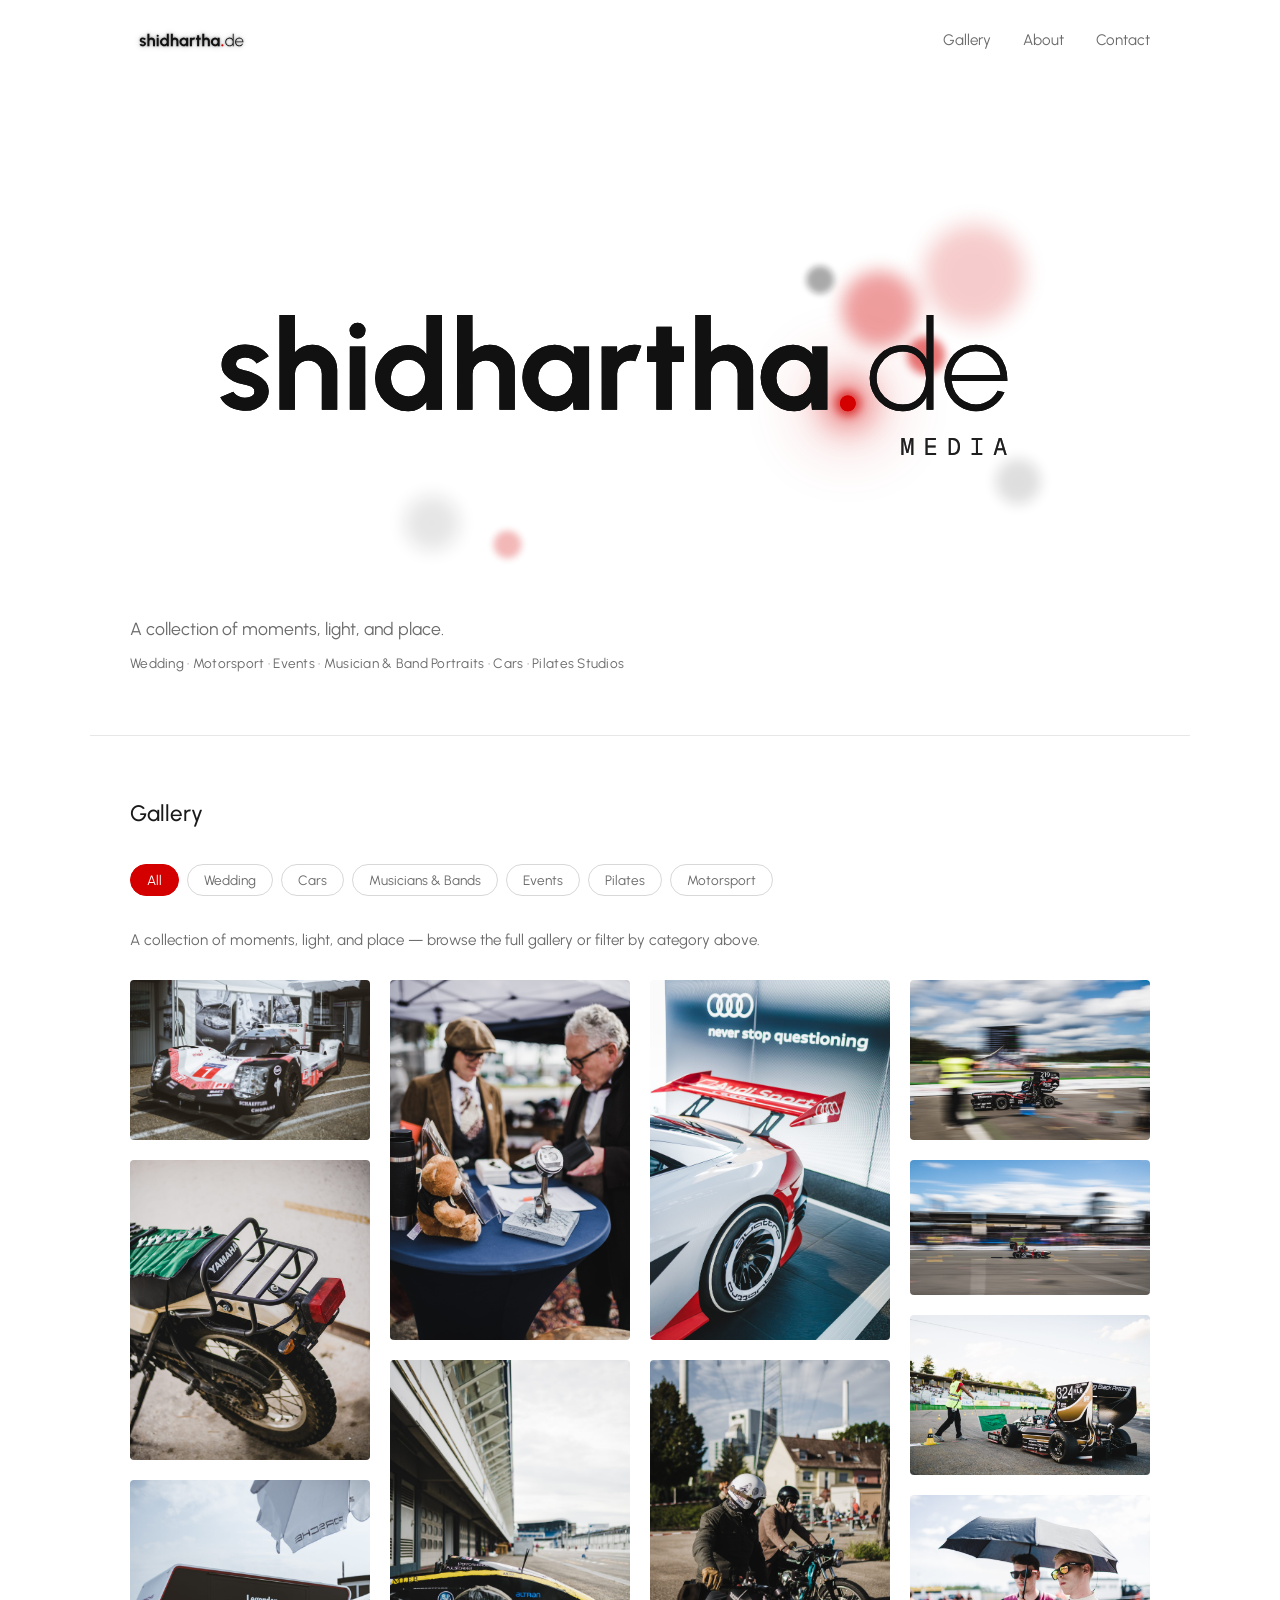
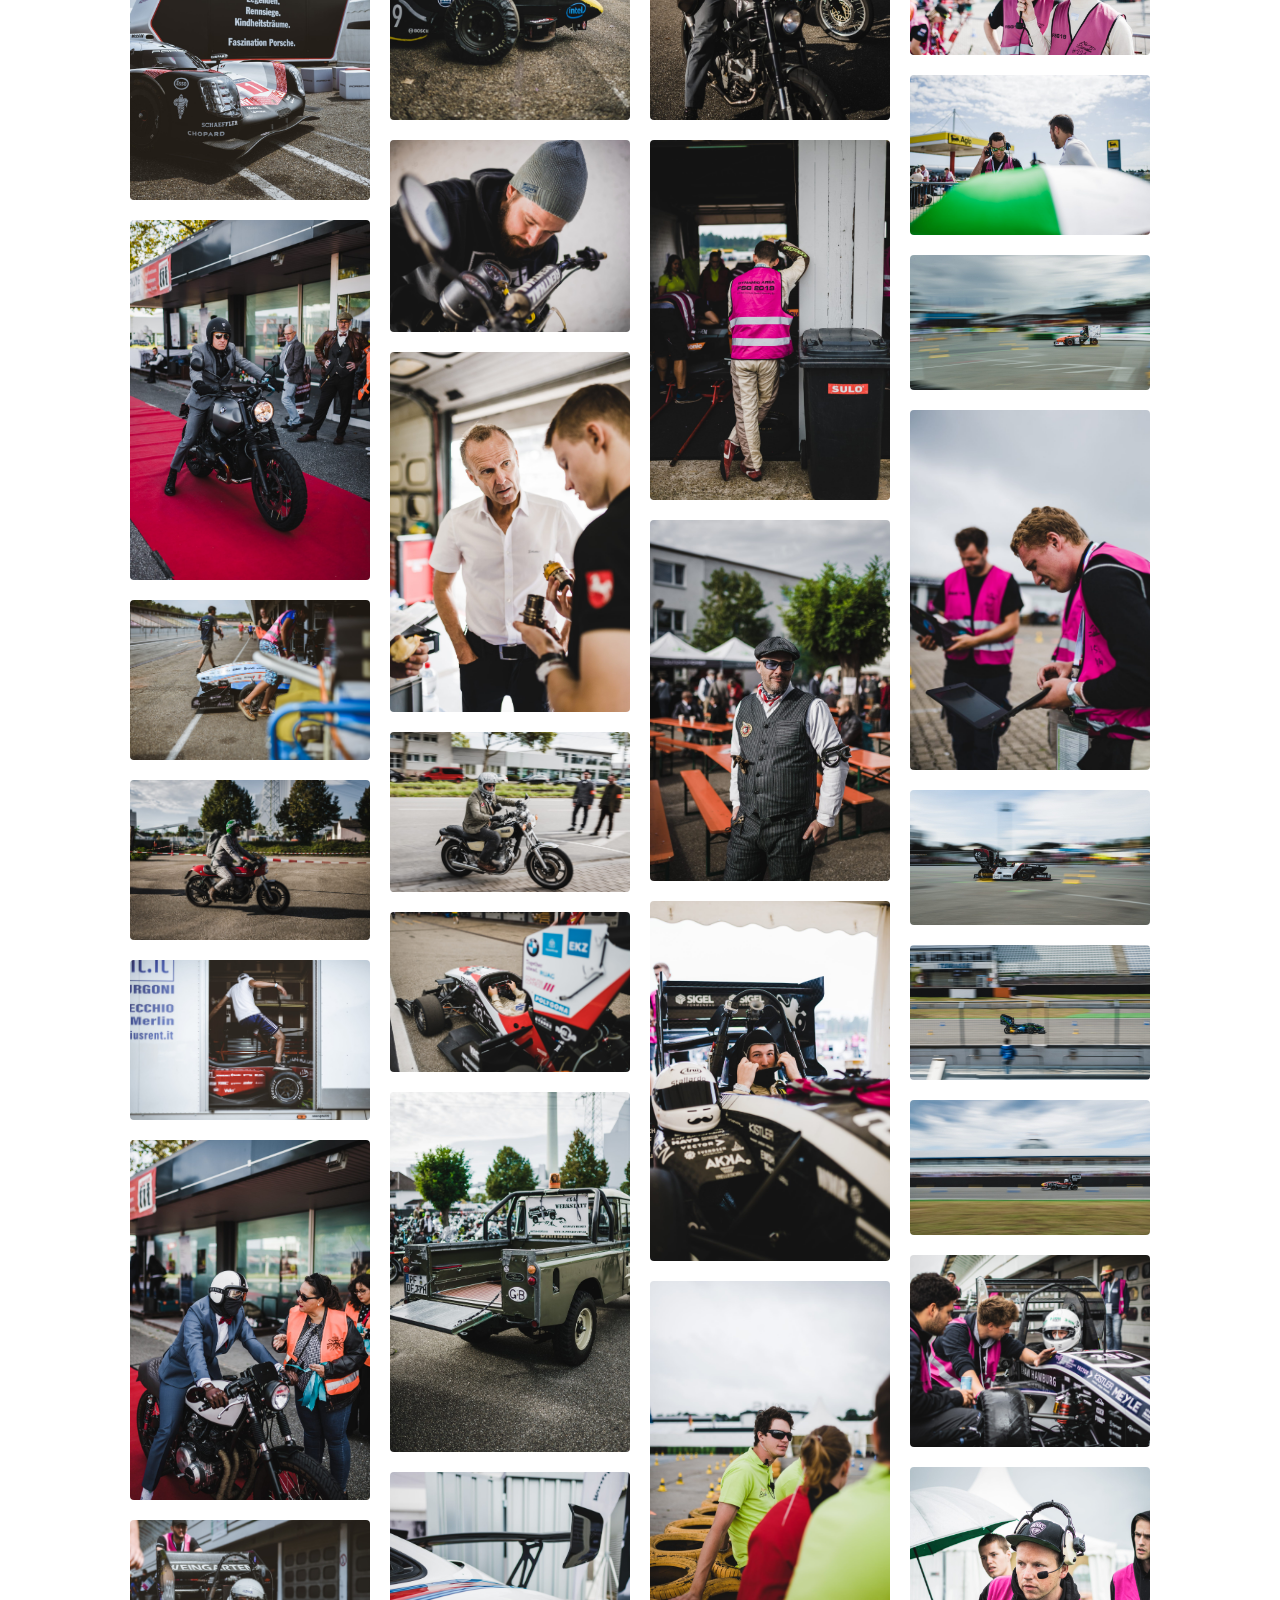
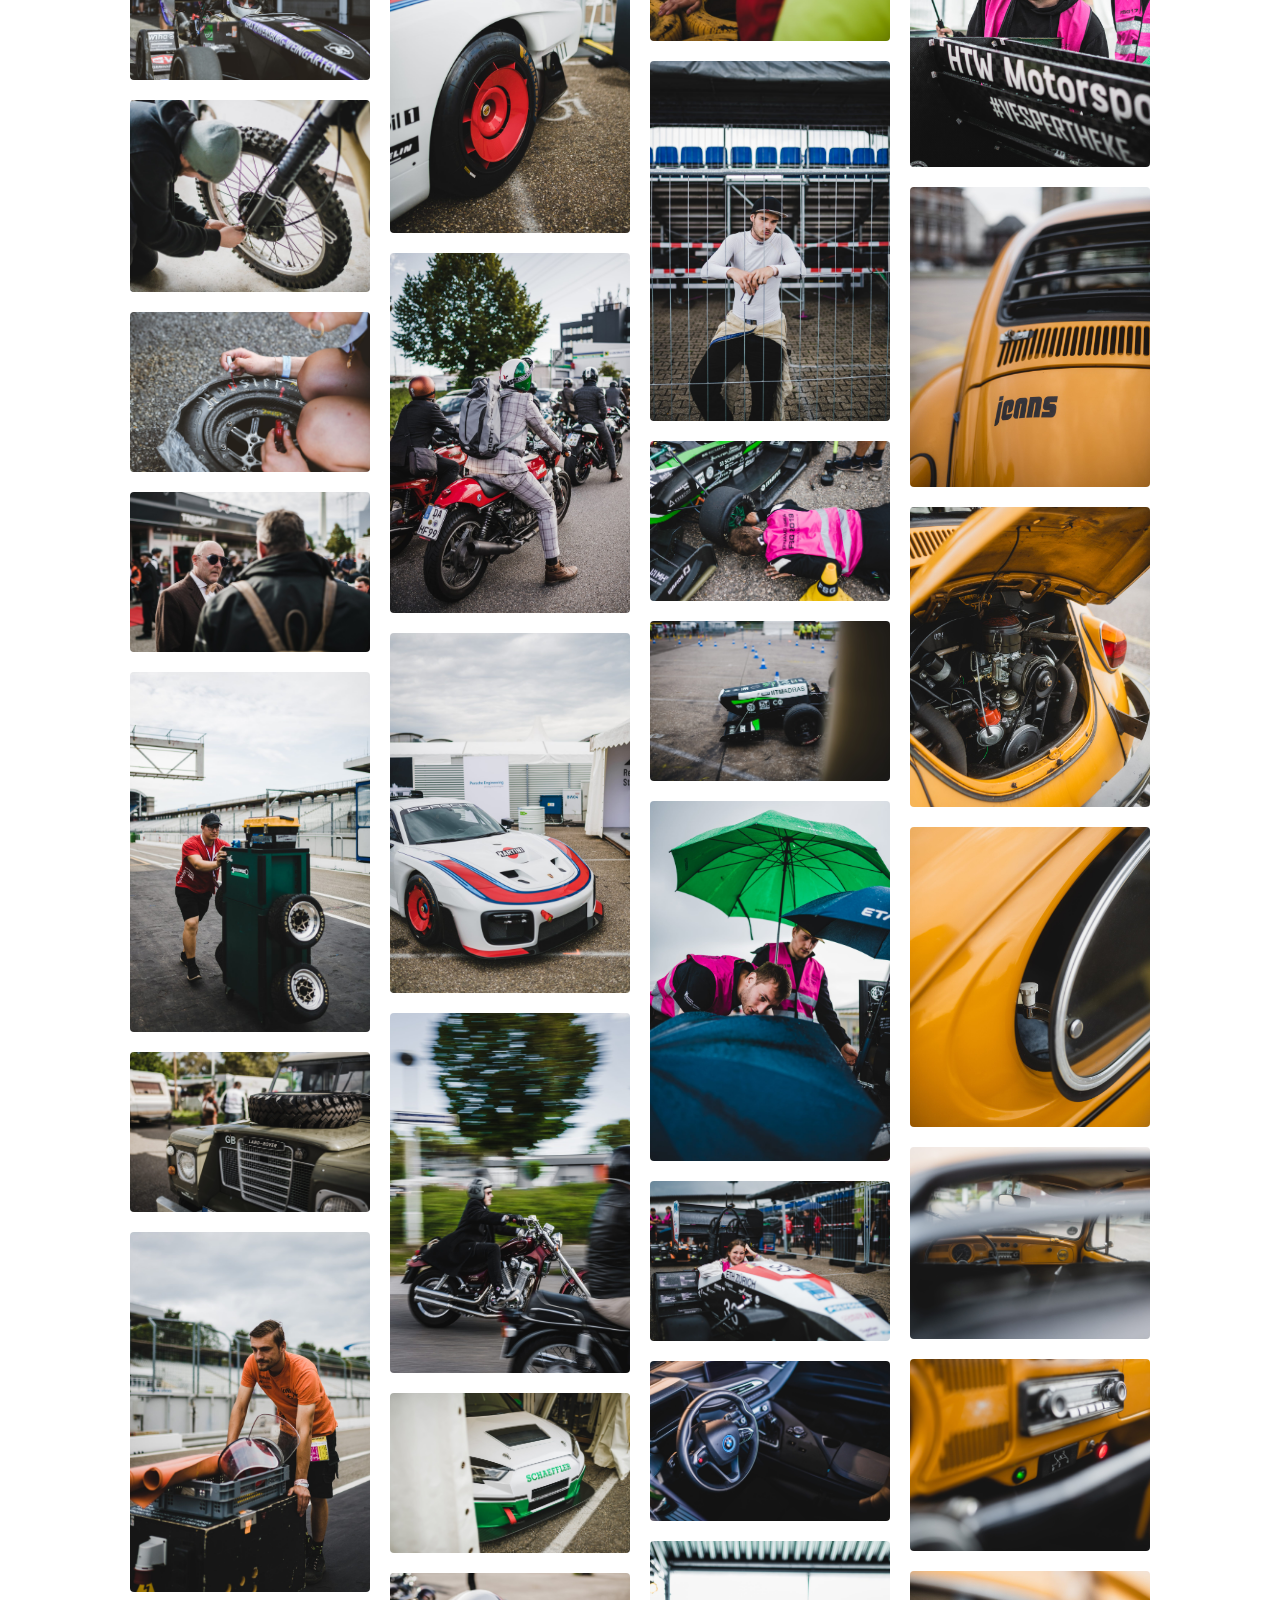
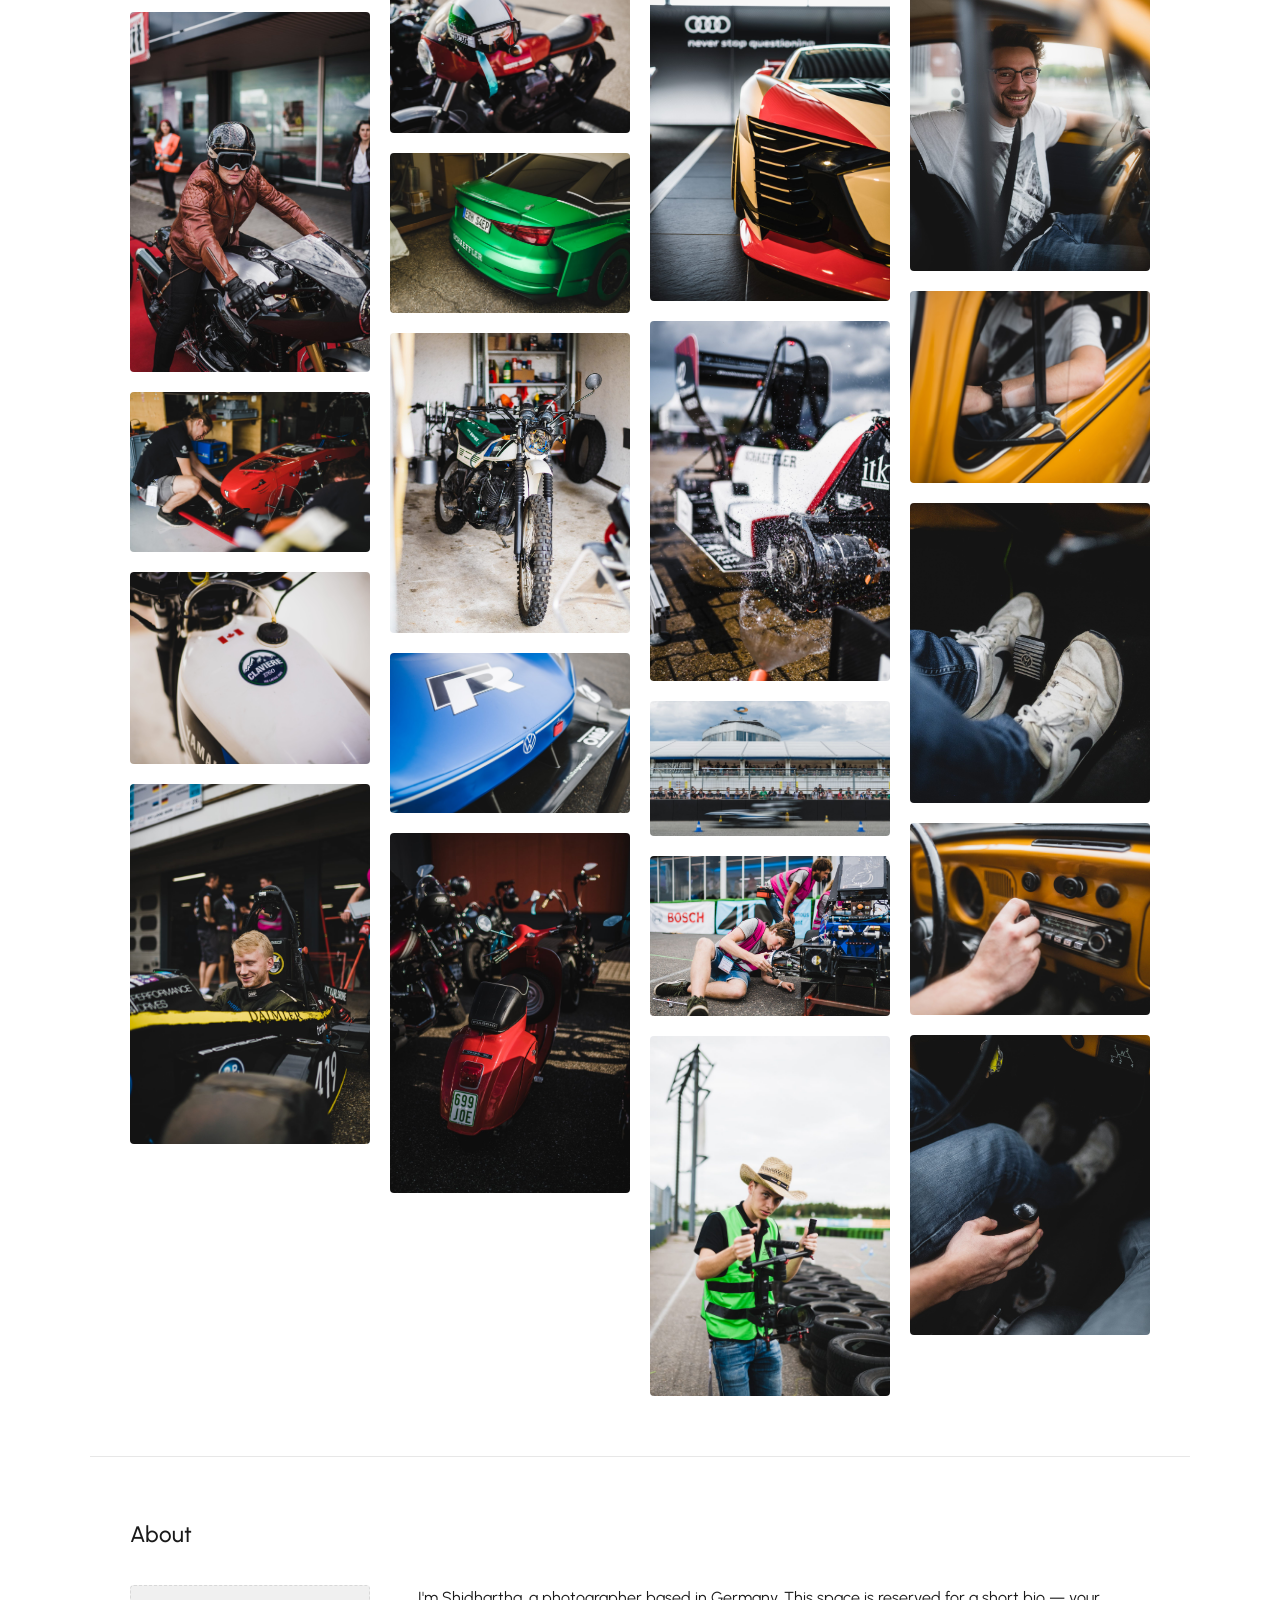
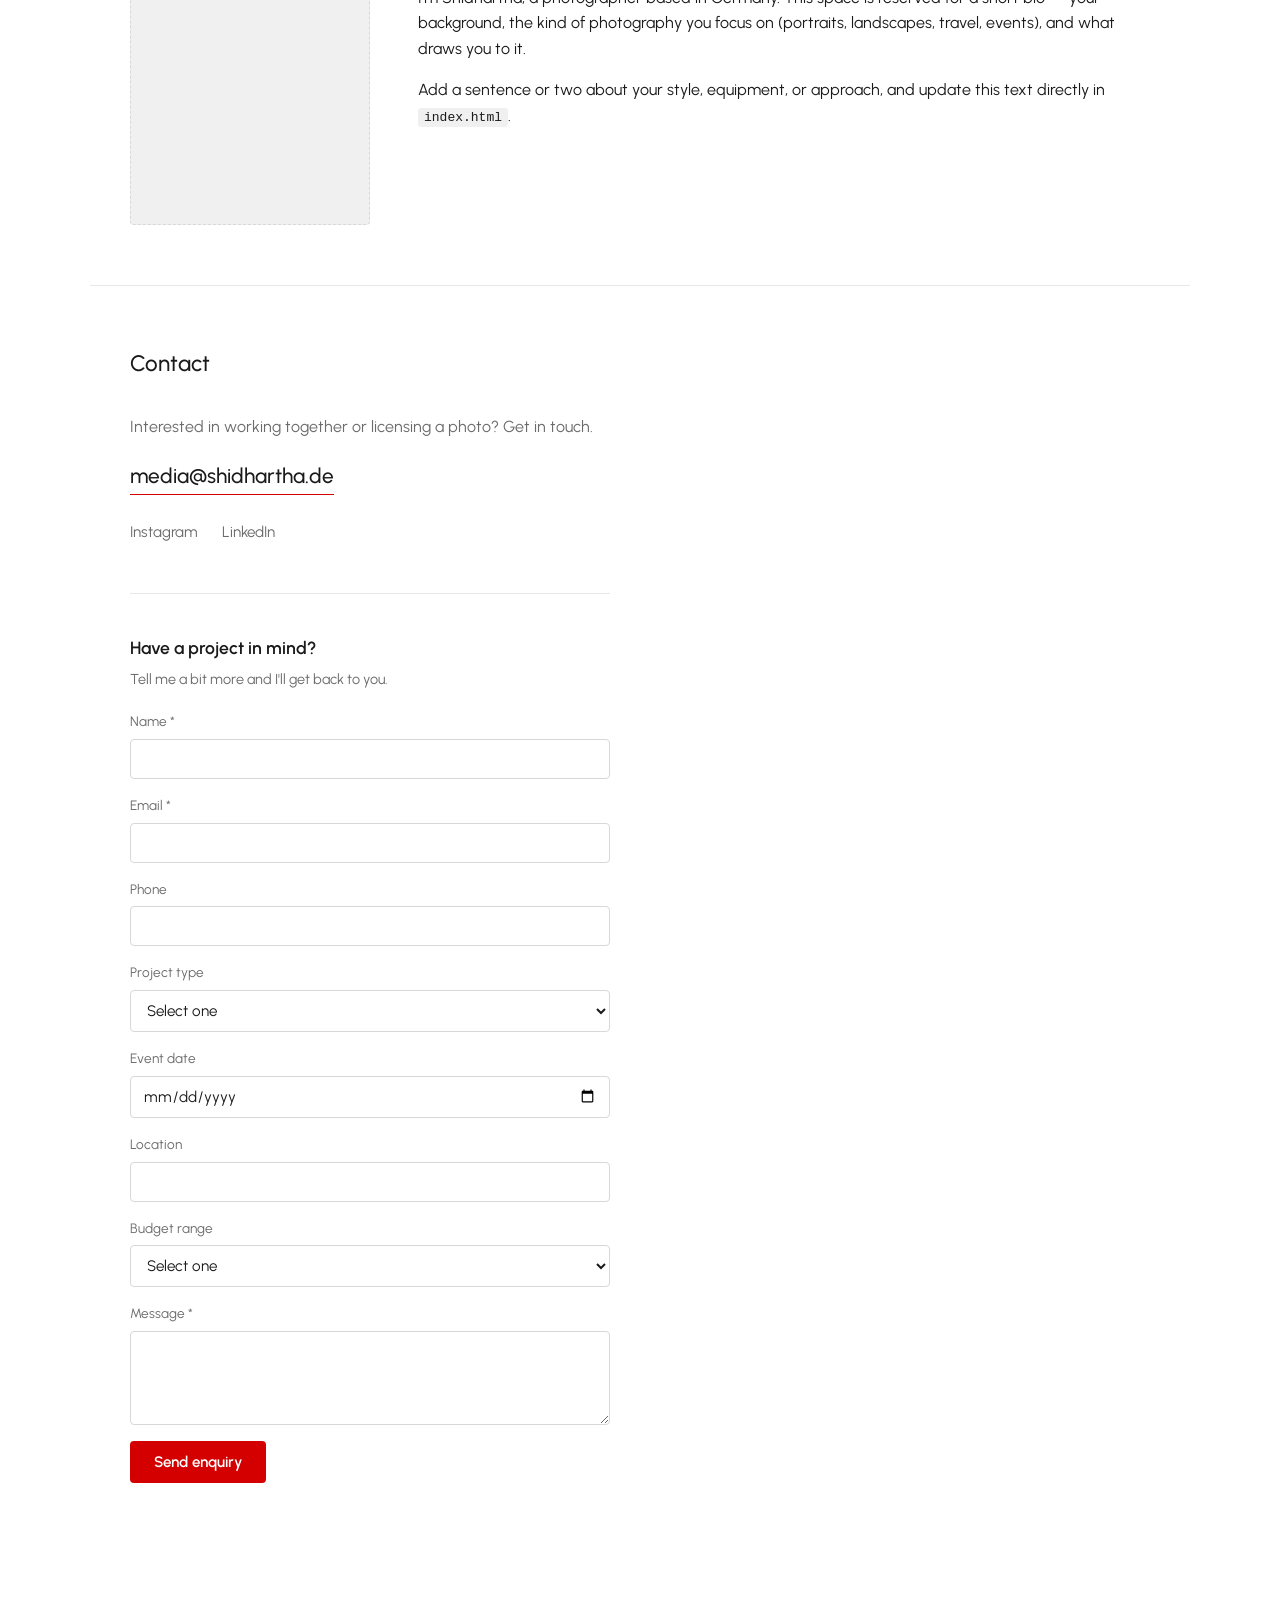
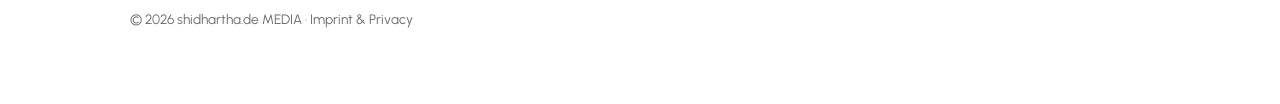
==== commit baa0fbaf: "Logo size updated" ====
--- a/index.html
+++ b/index.html
@@ -60,7 +60,7 @@
 <body>
 
   <header class="site-header">
-    <a href="#top" class="logo"><img src="brand/logo_mist-wordmark.png" alt="shidhartha.de MEDIA" class="logo-img"></a>
+    <a href="#top" class="logo"><img src="brand/logo_mist-wordmark.svg" alt="shidhartha.de MEDIA" class="logo-img"></a>
     <nav class="nav">
       <a href="#gallery">Gallery</a>
       <a href="#about">About</a>
--- a/styles.css
+++ b/styles.css
@@ -48,7 +48,7 @@
 }
 
 .logo-img {
-  height: 22px;
+  height: 32px;
   width: auto;
   display: block;
 }
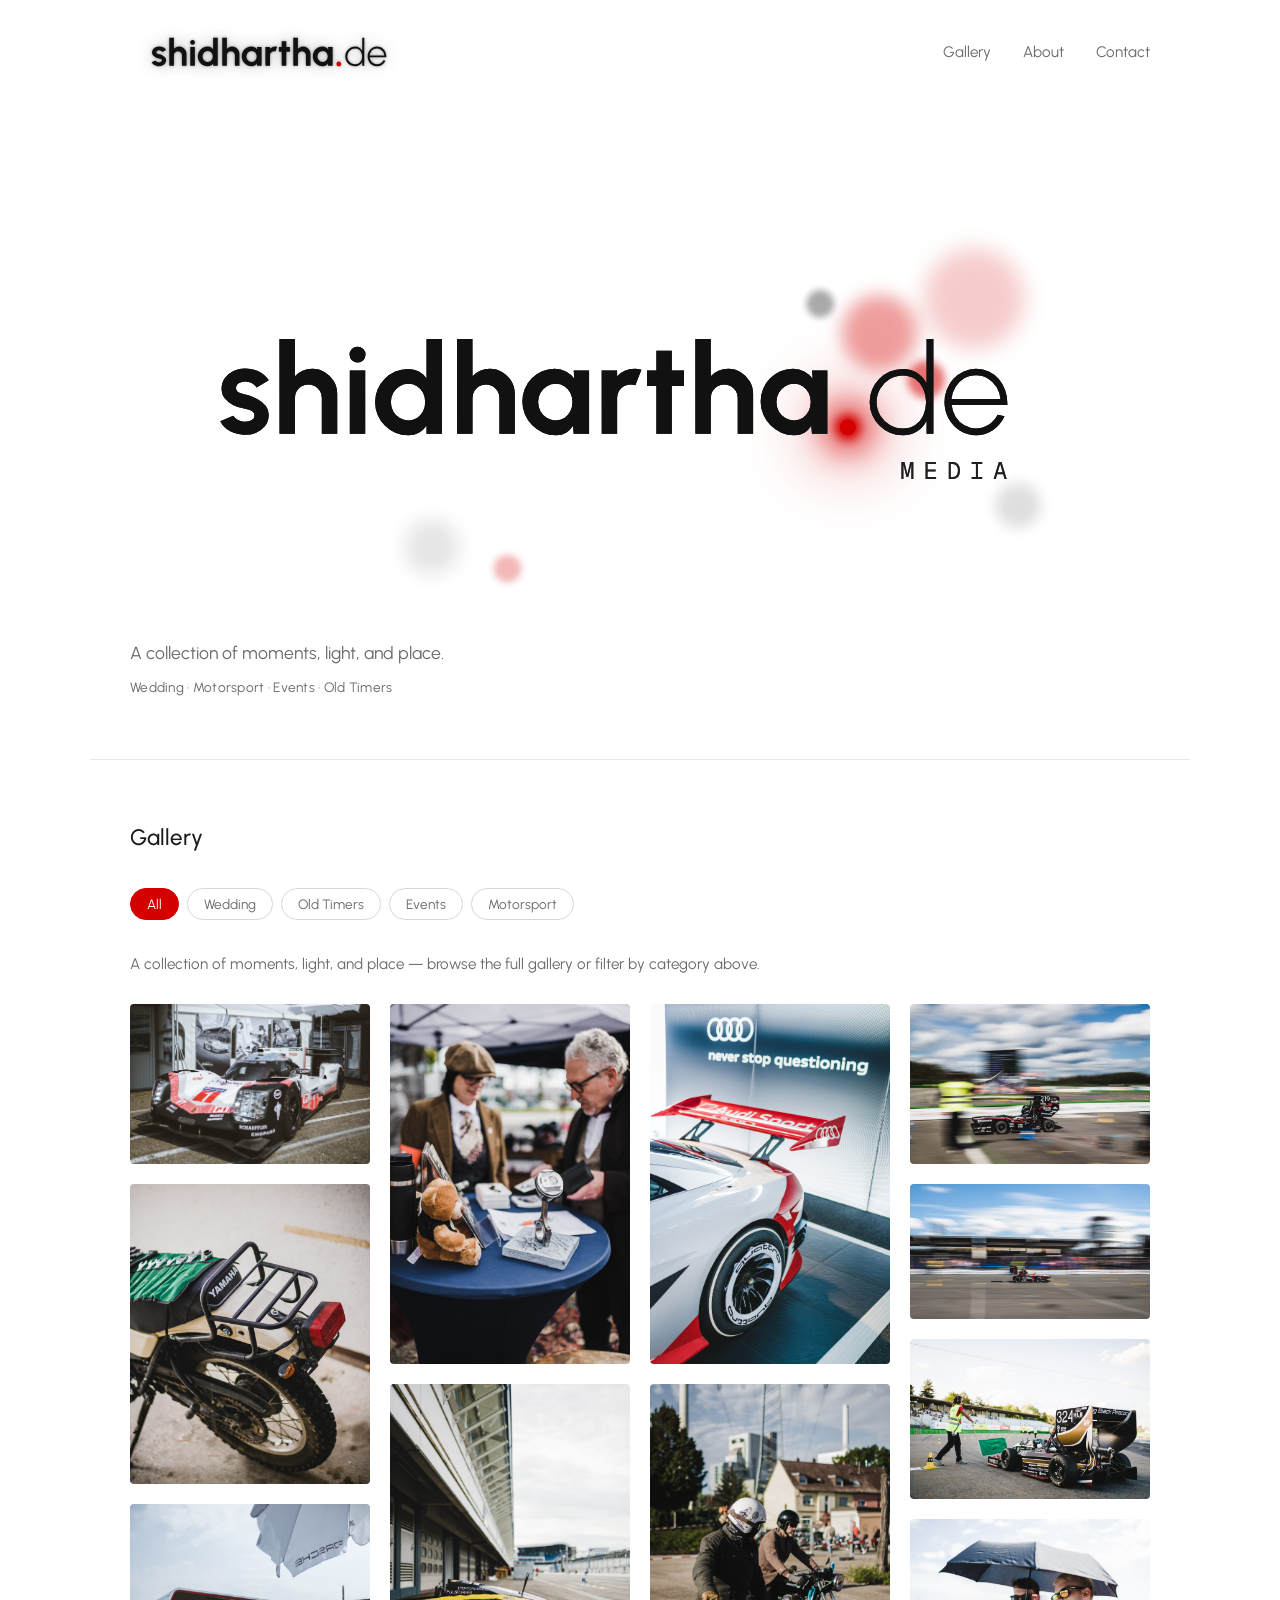
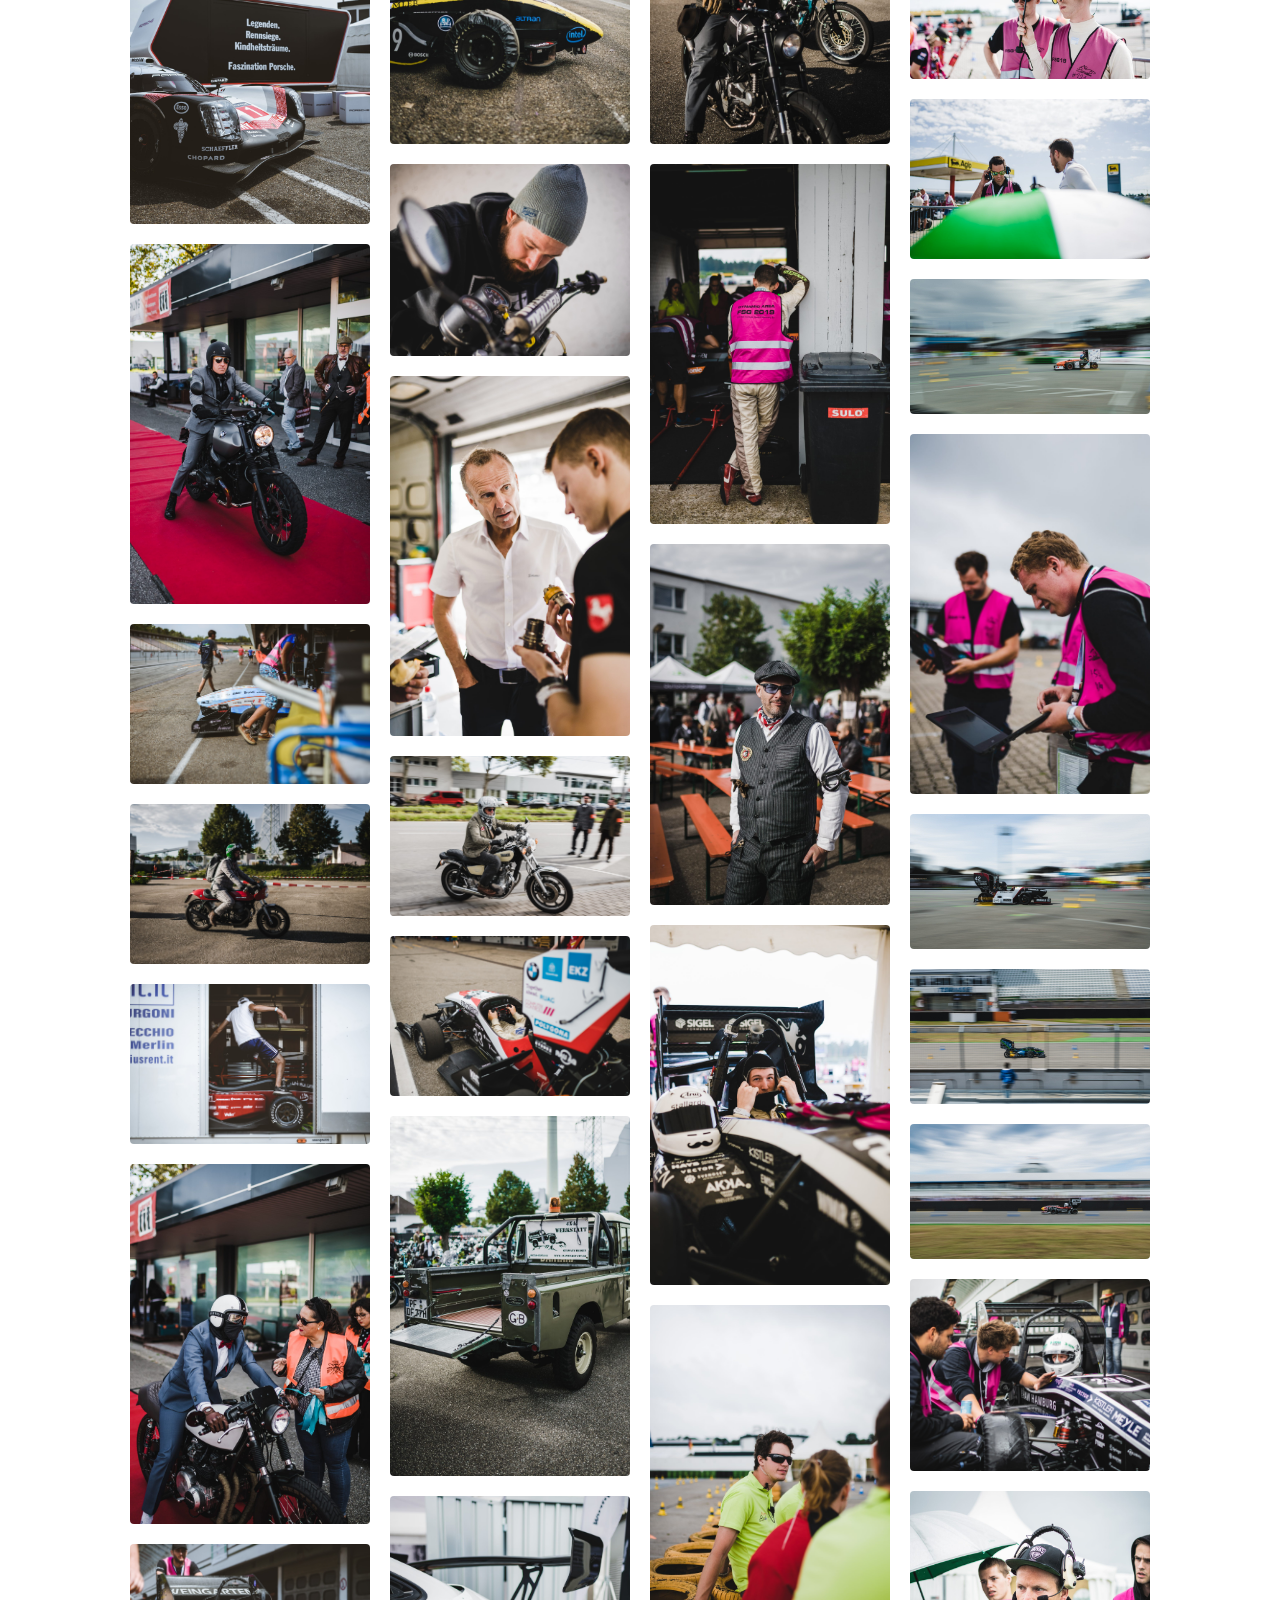
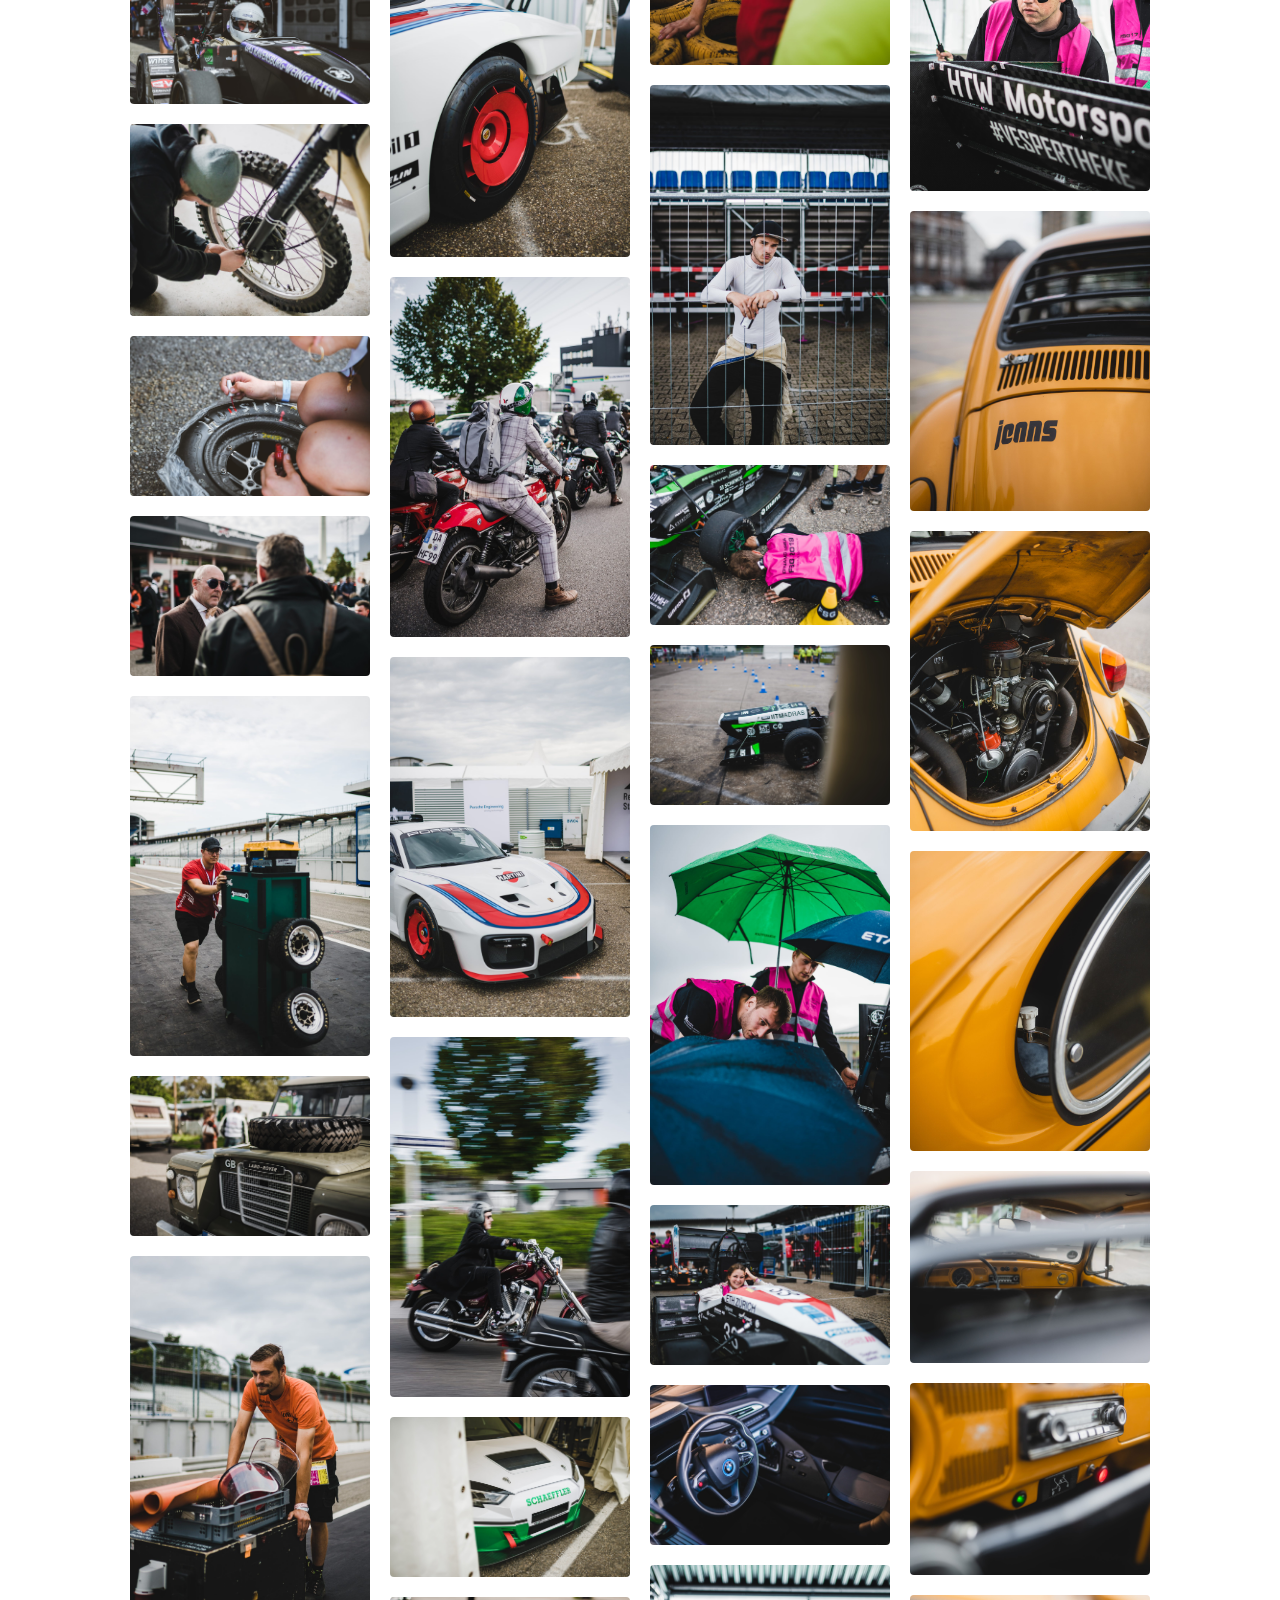
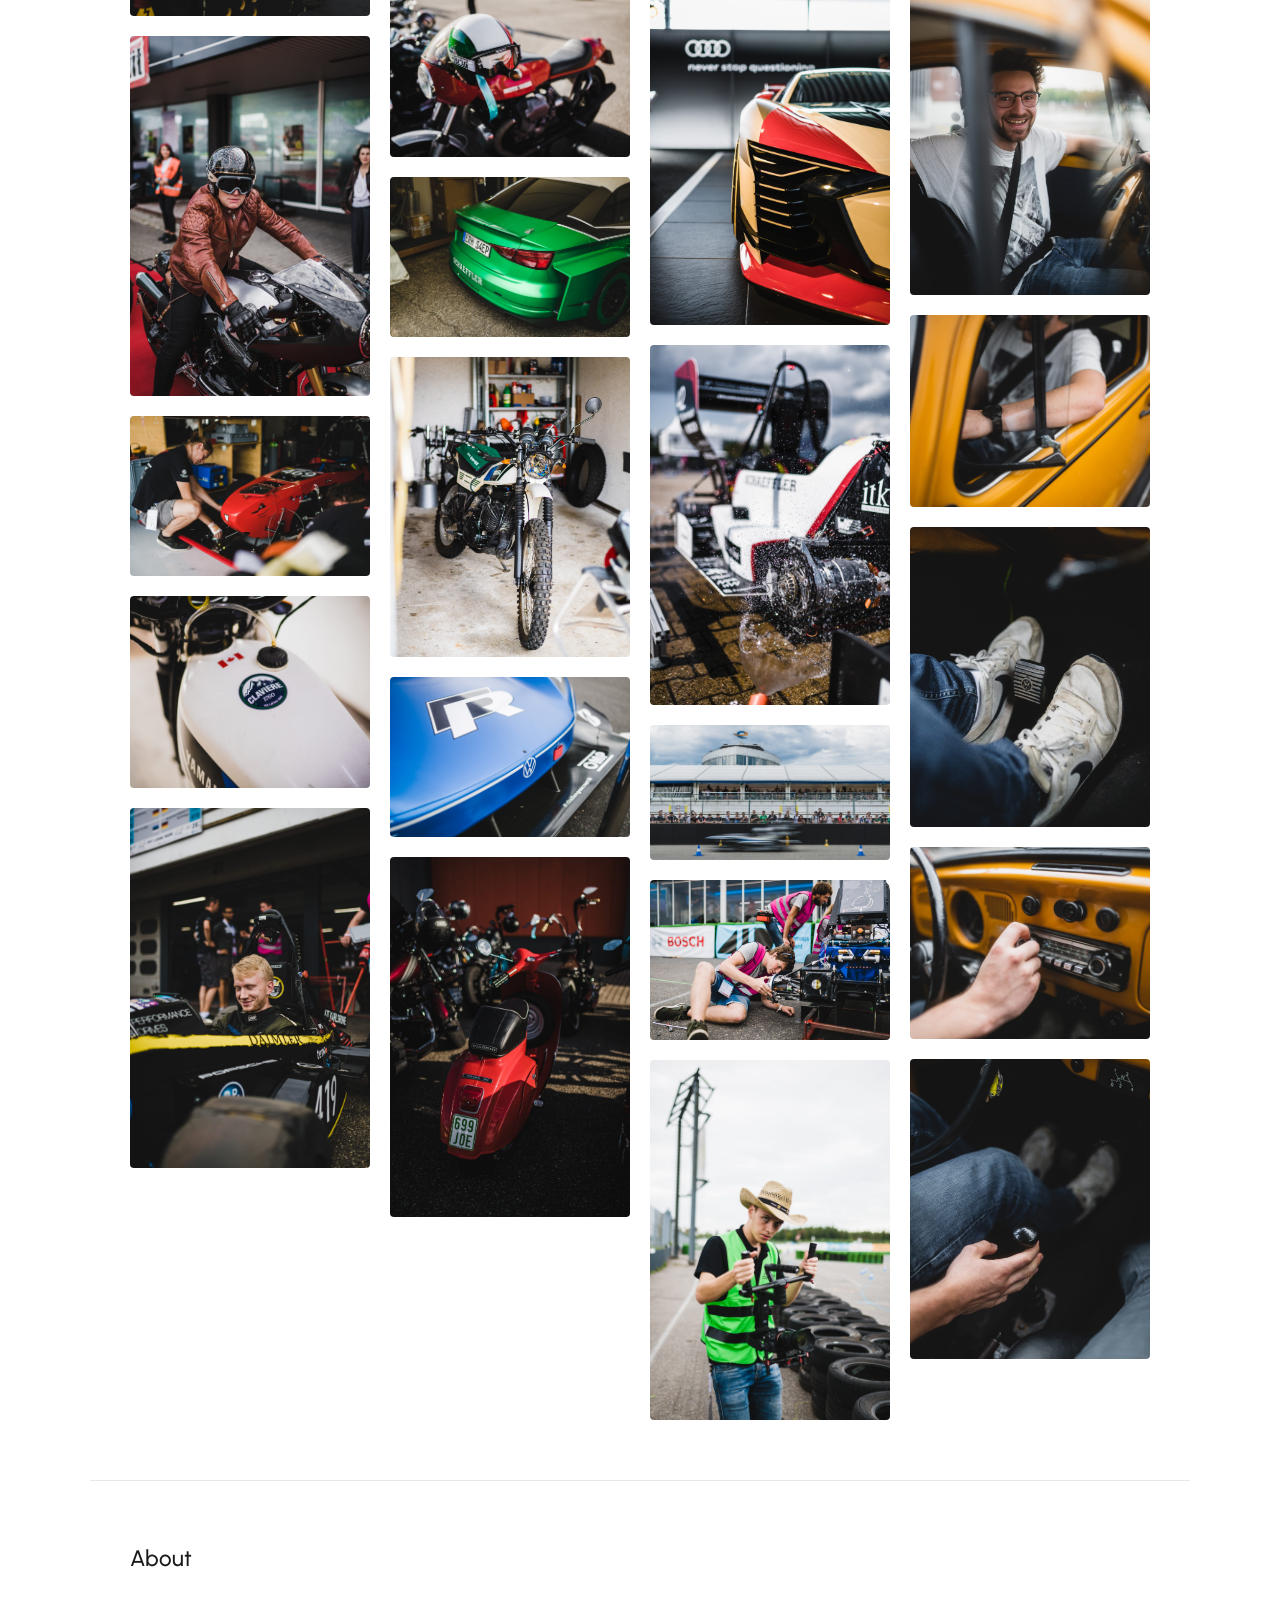
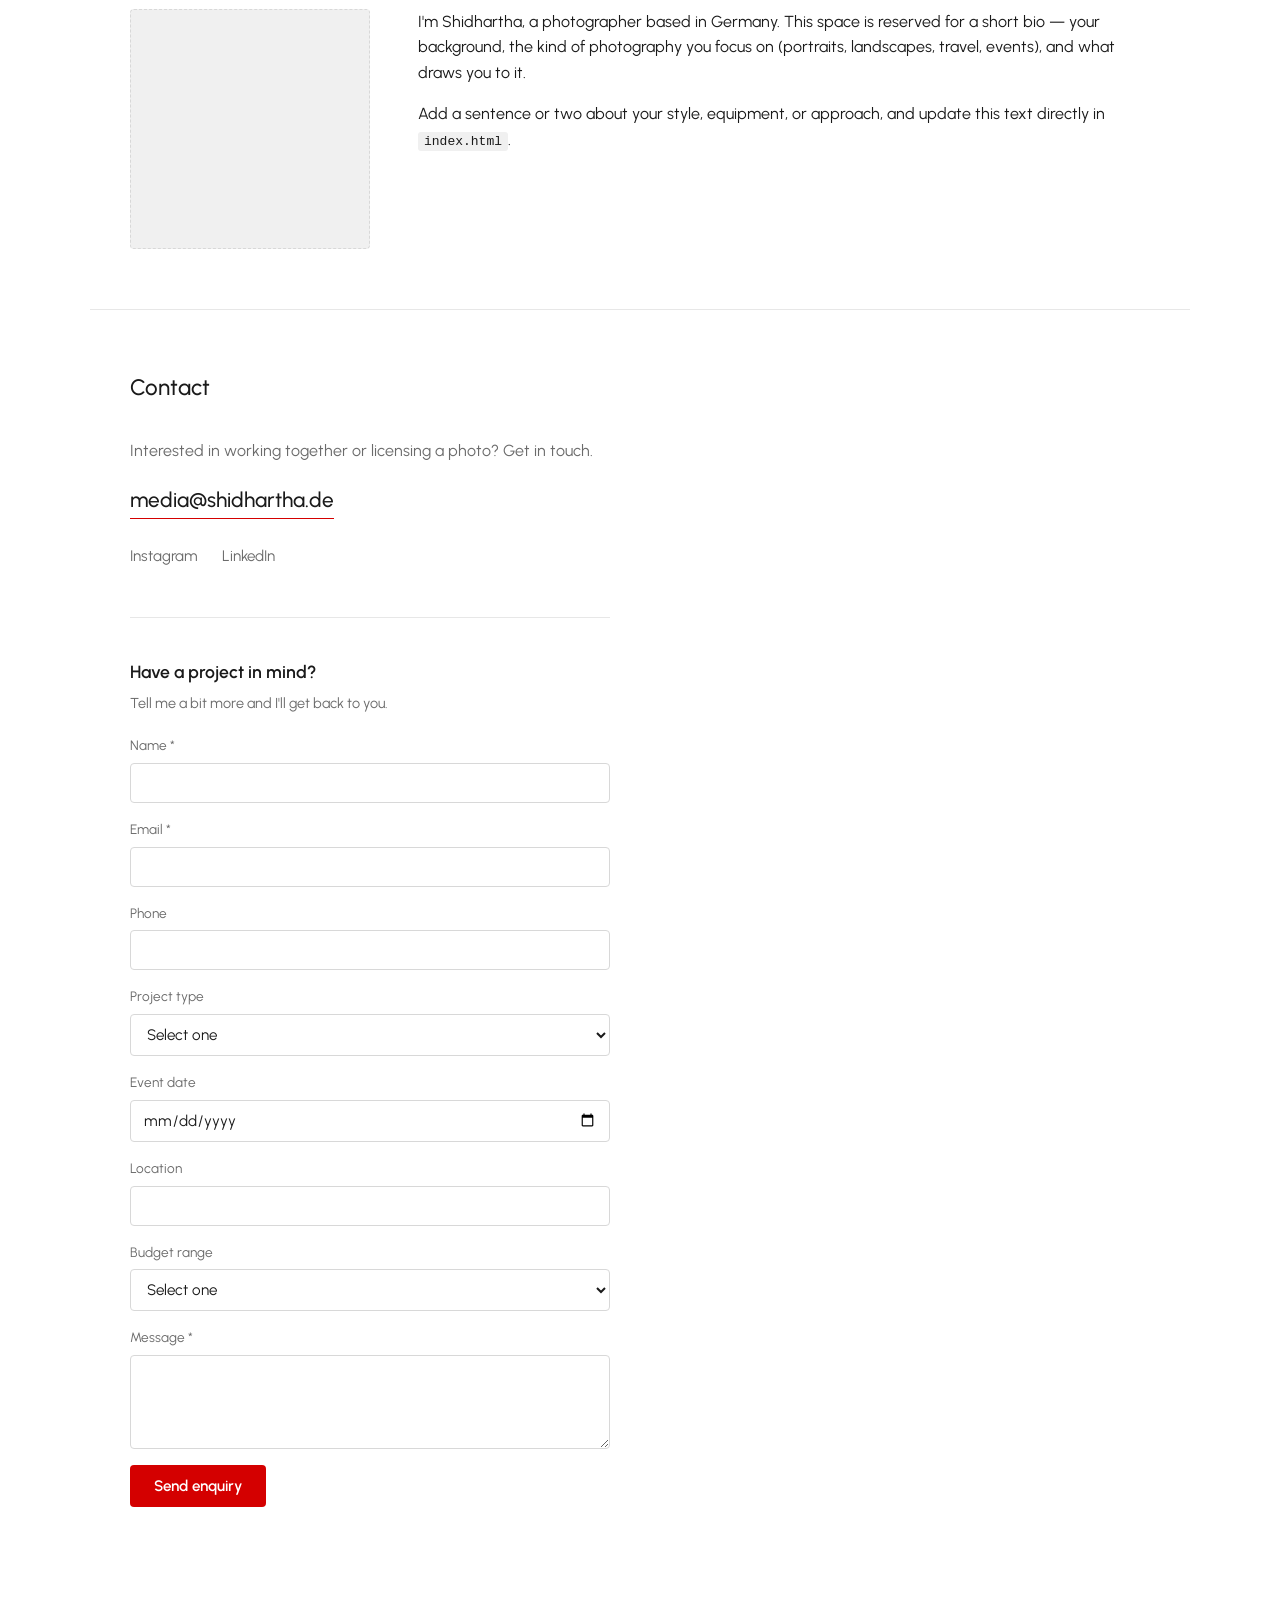
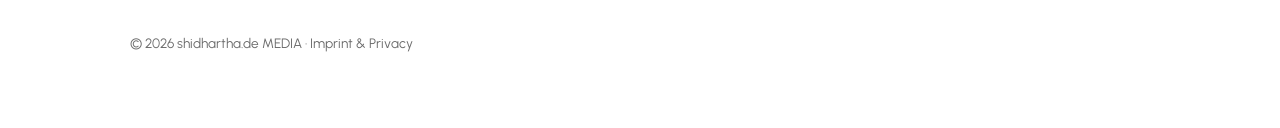
==== commit a74b470a: "Modified the categories" ====
--- a/index.html
+++ b/index.html
@@ -3,8 +3,8 @@
 <head>
 <meta charset="UTF-8">
 <meta name="viewport" content="width=device-width, initial-scale=1.0">
-<title>shidhartha.de MEDIA | Wedding, Motorsport, Event & Portrait Photography</title>
-<meta name="description" content="shidhartha.de MEDIA — wedding, motorsport, event, musician/band portrait, car, and Pilates studio promotional photography by Shidhartha De, in Germany.">
+<title>shidhartha.de MEDIA | Wedding, Motorsport, Event & Old Timer Photography</title>
+<meta name="description" content="shidhartha.de MEDIA — wedding, motorsport, event, and old timer (classic car) photography by Shidhartha De, in Germany.">
 <link rel="canonical" href="https://shidharthade.github.io/Photography-Portfolio/">
 
 <!-- Favicons: light-mode browsers get the dark box, dark-mode browsers get the white box -->
@@ -19,14 +19,14 @@
 <!-- Open Graph / social sharing preview -->
 <meta property="og:type" content="website">
 <meta property="og:title" content="shidhartha.de MEDIA">
-<meta property="og:description" content="Wedding, motorsport, event, musician/band portrait, car, and Pilates studio promotional photography in Germany.">
+<meta property="og:description" content="Wedding, motorsport, event, and old timer (classic car) photography in Germany.">
 <meta property="og:url" content="https://shidharthade.github.io/Photography-Portfolio/">
 <meta property="og:image" content="https://shidharthade.github.io/Photography-Portfolio/brand/og-image.png">
 
 <!-- Twitter Card -->
 <meta name="twitter:card" content="summary_large_image">
 <meta name="twitter:title" content="shidhartha.de MEDIA">
-<meta name="twitter:description" content="Wedding, motorsport, event, musician/band portrait, car, and Pilates studio promotional photography in Germany.">
+<meta name="twitter:description" content="Wedding, motorsport, event, and old timer (classic car) photography in Germany.">
 <meta name="twitter:image" content="https://shidharthade.github.io/Photography-Portfolio/brand/og-image.png">
 
 <link rel="stylesheet" href="styles.css">
@@ -50,9 +50,7 @@
     "Wedding photography",
     "Motorsport photography",
     "Event photography",
-    "Musician and band portrait photography",
-    "Car photography",
-    "Pilates studio promotional photography"
+    "Old timer (classic car) photography"
   ]
 }
 </script>
@@ -79,7 +77,7 @@
       })();
       </script>
       <p class="hero-sub">A collection of moments, light, and place.</p>
-      <p class="hero-services">Wedding · Motorsport · Events · Musician &amp; Band Portraits · Cars · Pilates Studios</p>
+      <p class="hero-services">Wedding · Motorsport · Events · Old Timers</p>
     </section>
 
     <section id="gallery" class="gallery-section">
@@ -88,19 +86,15 @@
       <div class="filter-tabs" role="tablist" aria-label="Filter gallery by category">
         <button type="button" class="filter-tab active" data-filter="all" data-goatcounter-click="filter-all">All</button>
         <button type="button" class="filter-tab" data-filter="wedding" data-goatcounter-click="filter-wedding">Wedding</button>
-        <button type="button" class="filter-tab" data-filter="cars" data-goatcounter-click="filter-cars">Cars</button>
-        <button type="button" class="filter-tab" data-filter="musicians" data-goatcounter-click="filter-musicians">Musicians &amp; Bands</button>
+        <button type="button" class="filter-tab" data-filter="old-timers" data-goatcounter-click="filter-old-timers">Old Timers</button>
         <button type="button" class="filter-tab" data-filter="events" data-goatcounter-click="filter-events">Events</button>
-        <button type="button" class="filter-tab" data-filter="pilates" data-goatcounter-click="filter-pilates">Pilates</button>
         <button type="button" class="filter-tab" data-filter="motorsport" data-goatcounter-click="filter-motorsport">Motorsport</button>
       </div>
 
       <p class="category-blurb" data-category="all">A collection of moments, light, and place — browse the full gallery or filter by category above.</p>
       <p class="category-blurb" data-category="wedding" hidden>Documentary and portrait-style wedding photography — ceremonies, receptions, and the moments in between, in Germany and beyond.</p>
-      <p class="category-blurb" data-category="cars" hidden>Photography for private car collections and individual sessions with owners and their cars, on location or studio-style.</p>
-      <p class="category-blurb" data-category="musicians" hidden>Portrait photography for musicians and bands — press shots, album art, and live performance coverage.</p>
+      <p class="category-blurb" data-category="old-timers" hidden>Photography for classic and vintage car collections and individual sessions with owners and their old timers, on location or studio-style.</p>
       <p class="category-blurb" data-category="events" hidden>Event photography for corporate, private, and community events.</p>
-      <p class="category-blurb" data-category="pilates" hidden>Promotional photography for Pilates studios — imagery for websites, social media, and marketing materials.</p>
       <p class="category-blurb" data-category="motorsport" hidden>Motorsport photography — track days, races, and behind-the-scenes coverage.</p>
 
       <div class="gallery-grid">
--- a/styles.css
+++ b/styles.css
@@ -37,7 +37,7 @@
   display: flex;
   justify-content: space-between;
   align-items: center;
-  padding: 24px 40px;
+  padding: 16px 40px;
   max-width: var(--max-width);
   margin: 0 auto;
 }
@@ -48,7 +48,7 @@
 }
 
 .logo-img {
-  height: 32px;
+  height: 72px;
   width: auto;
   display: block;
 }
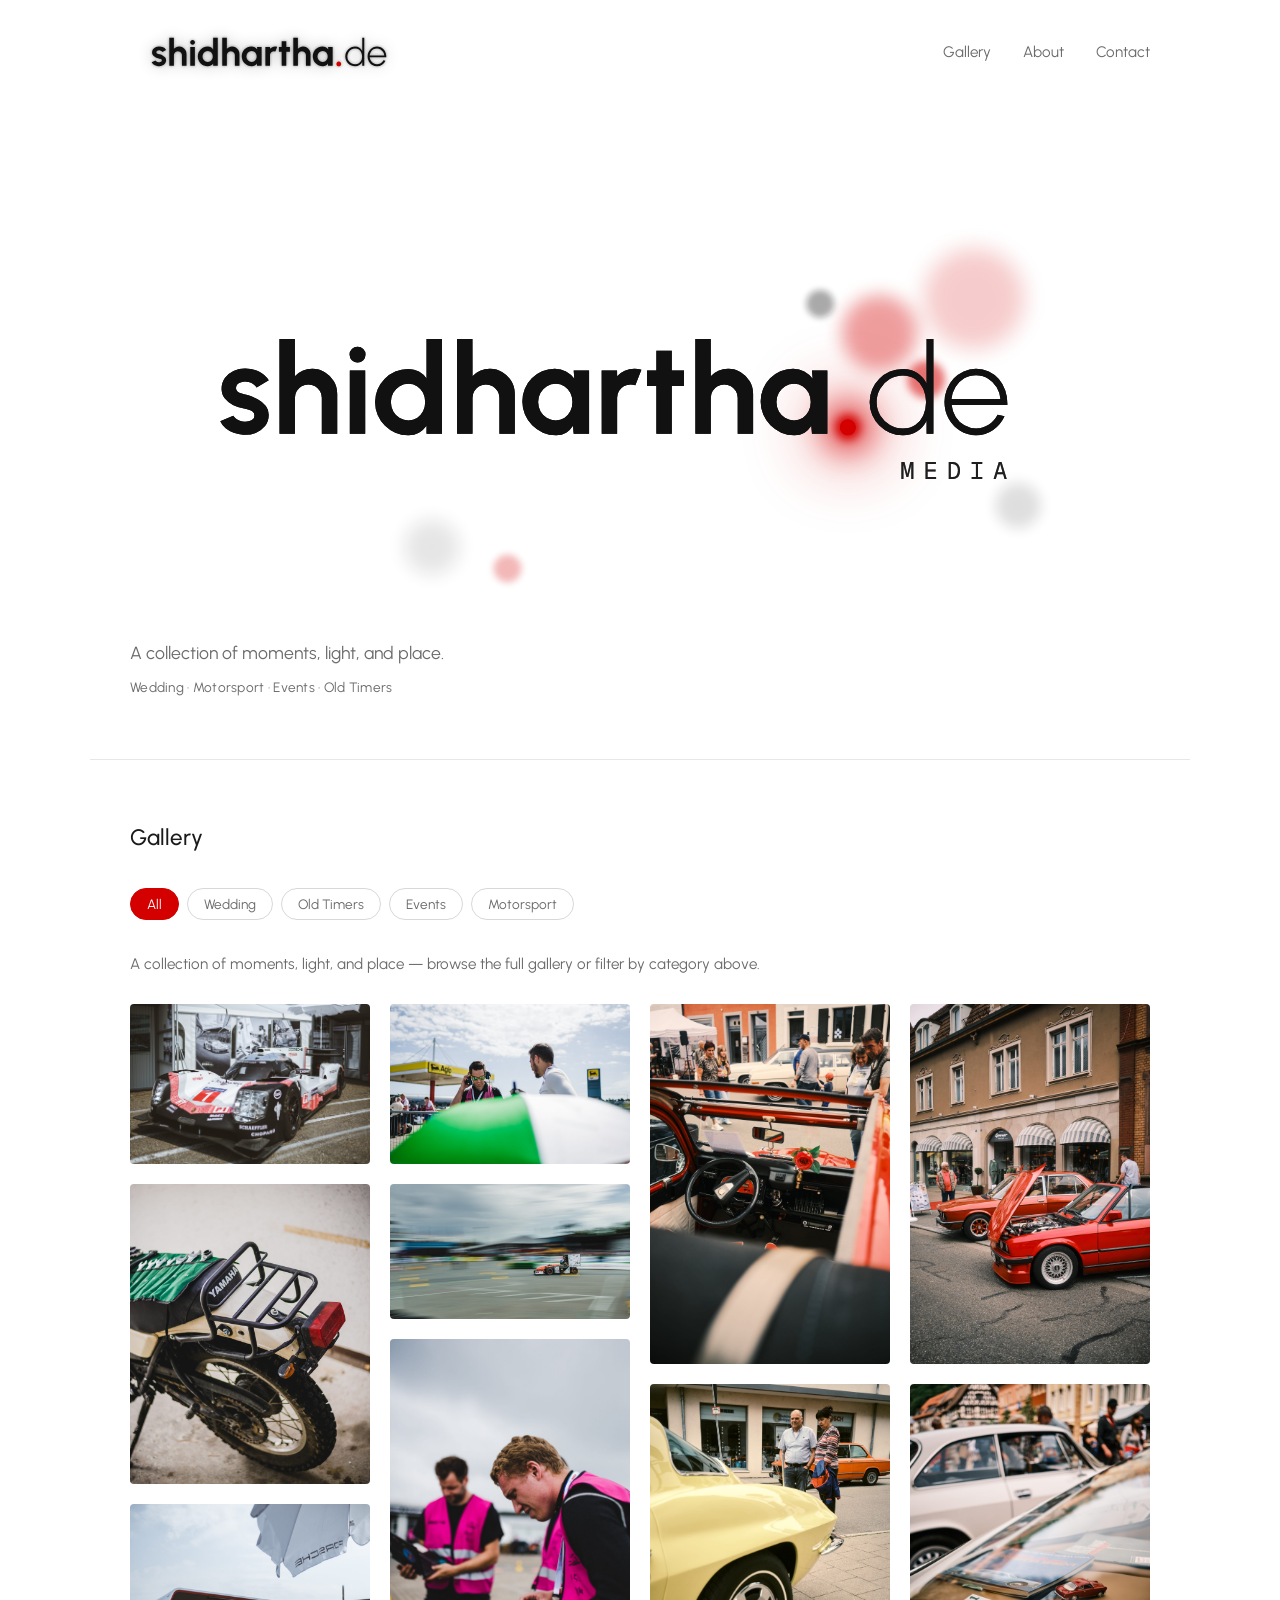
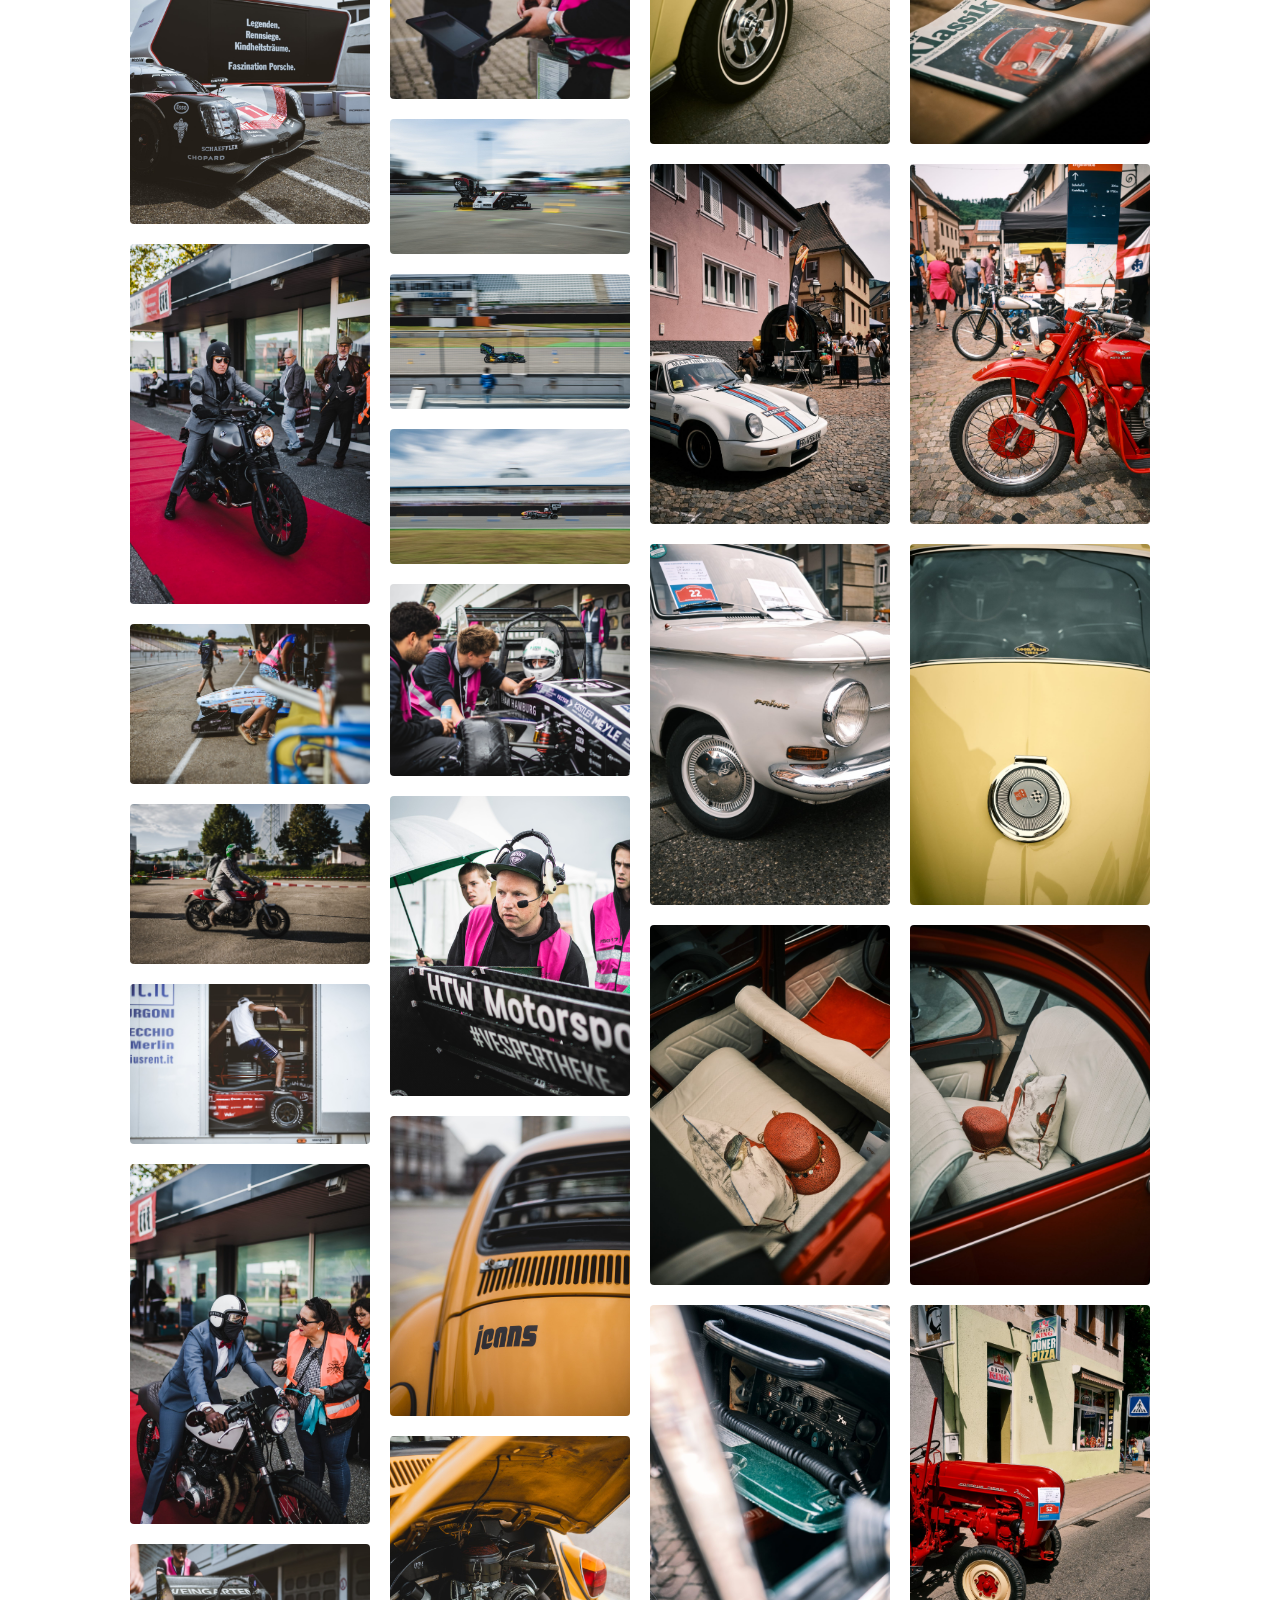
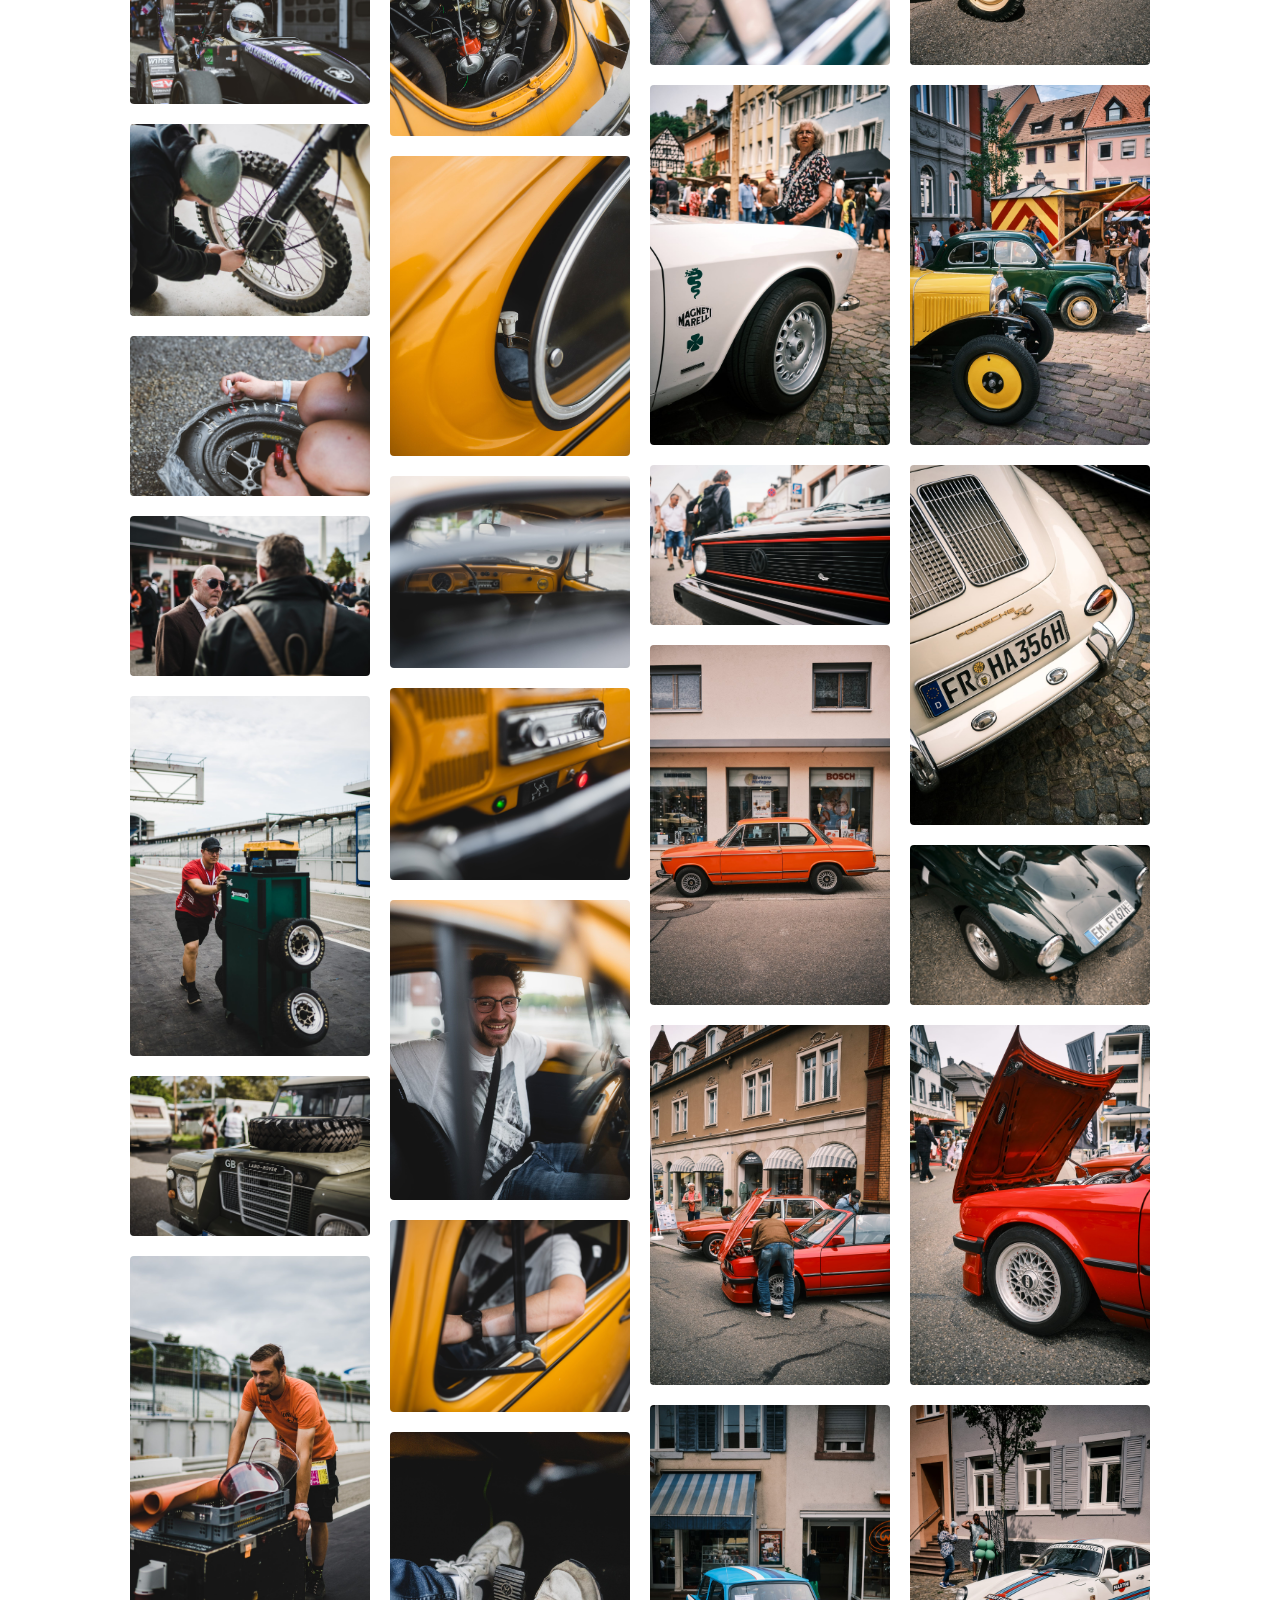
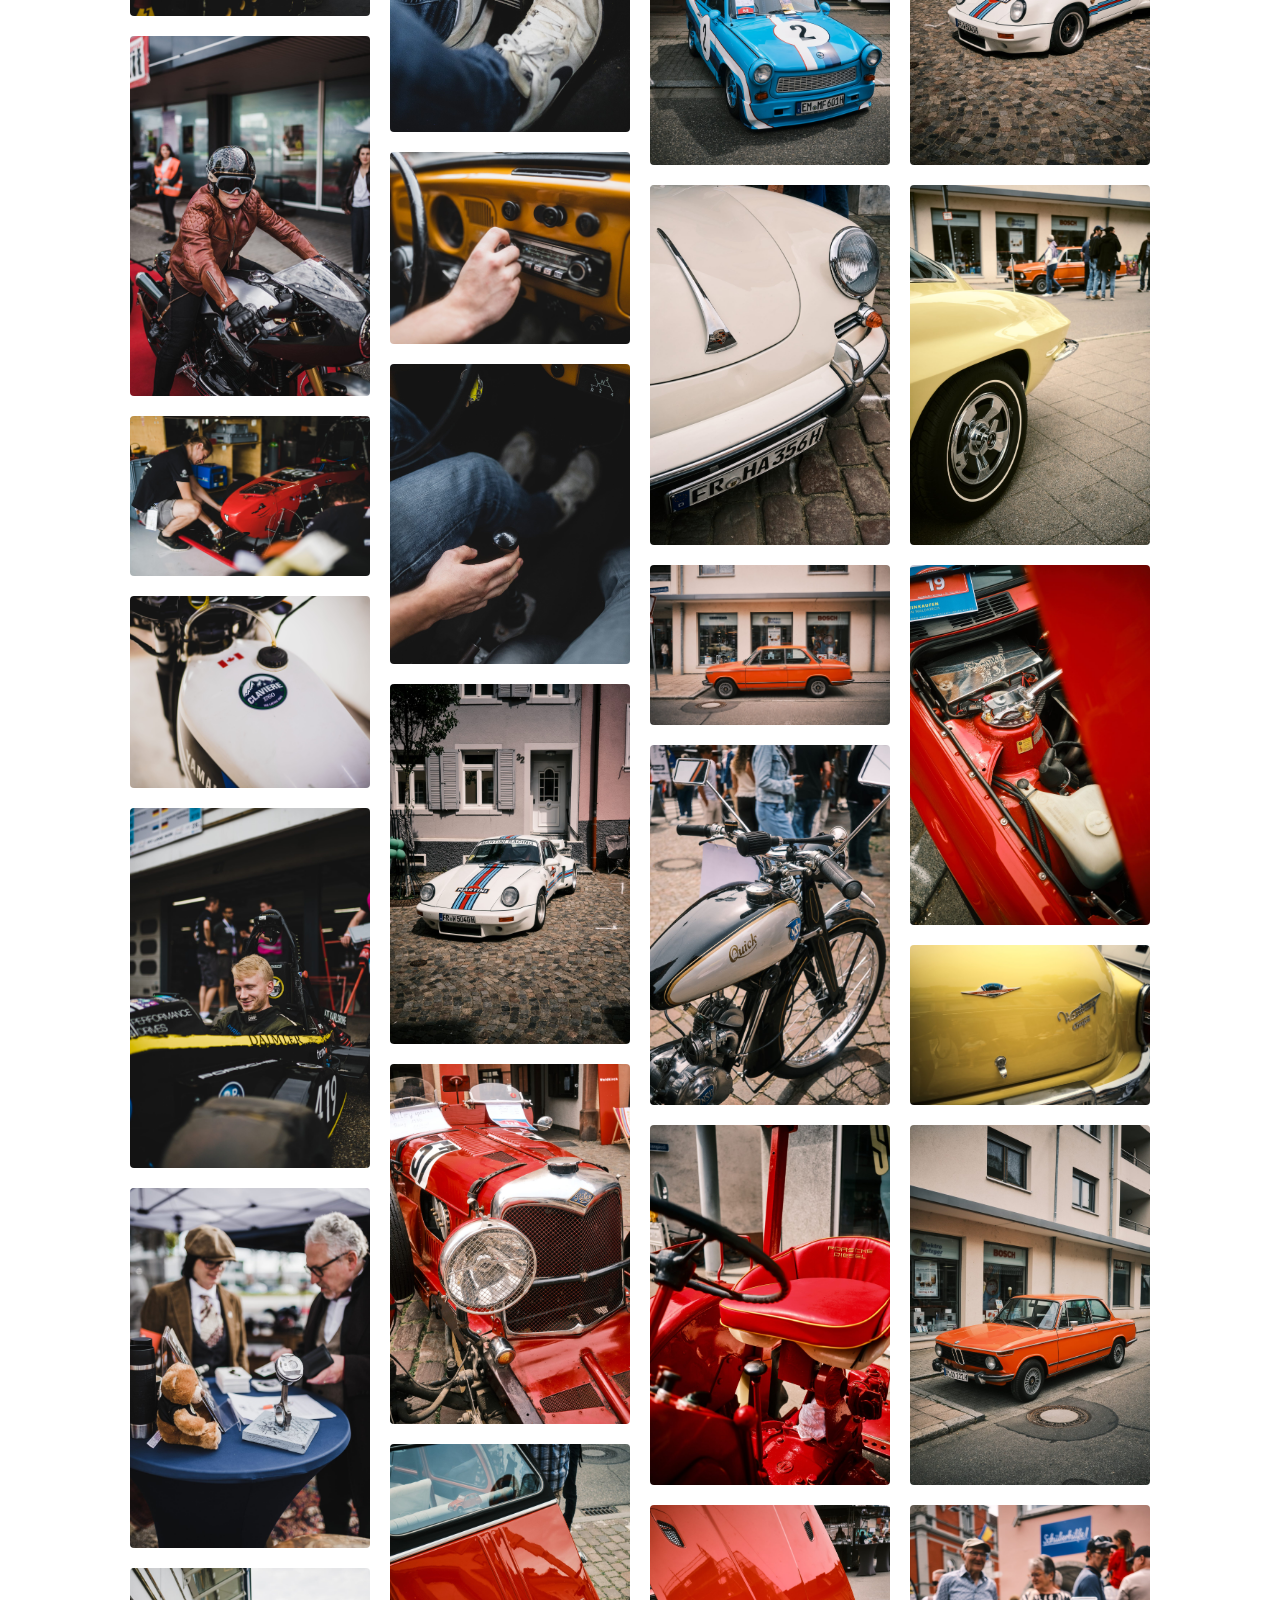
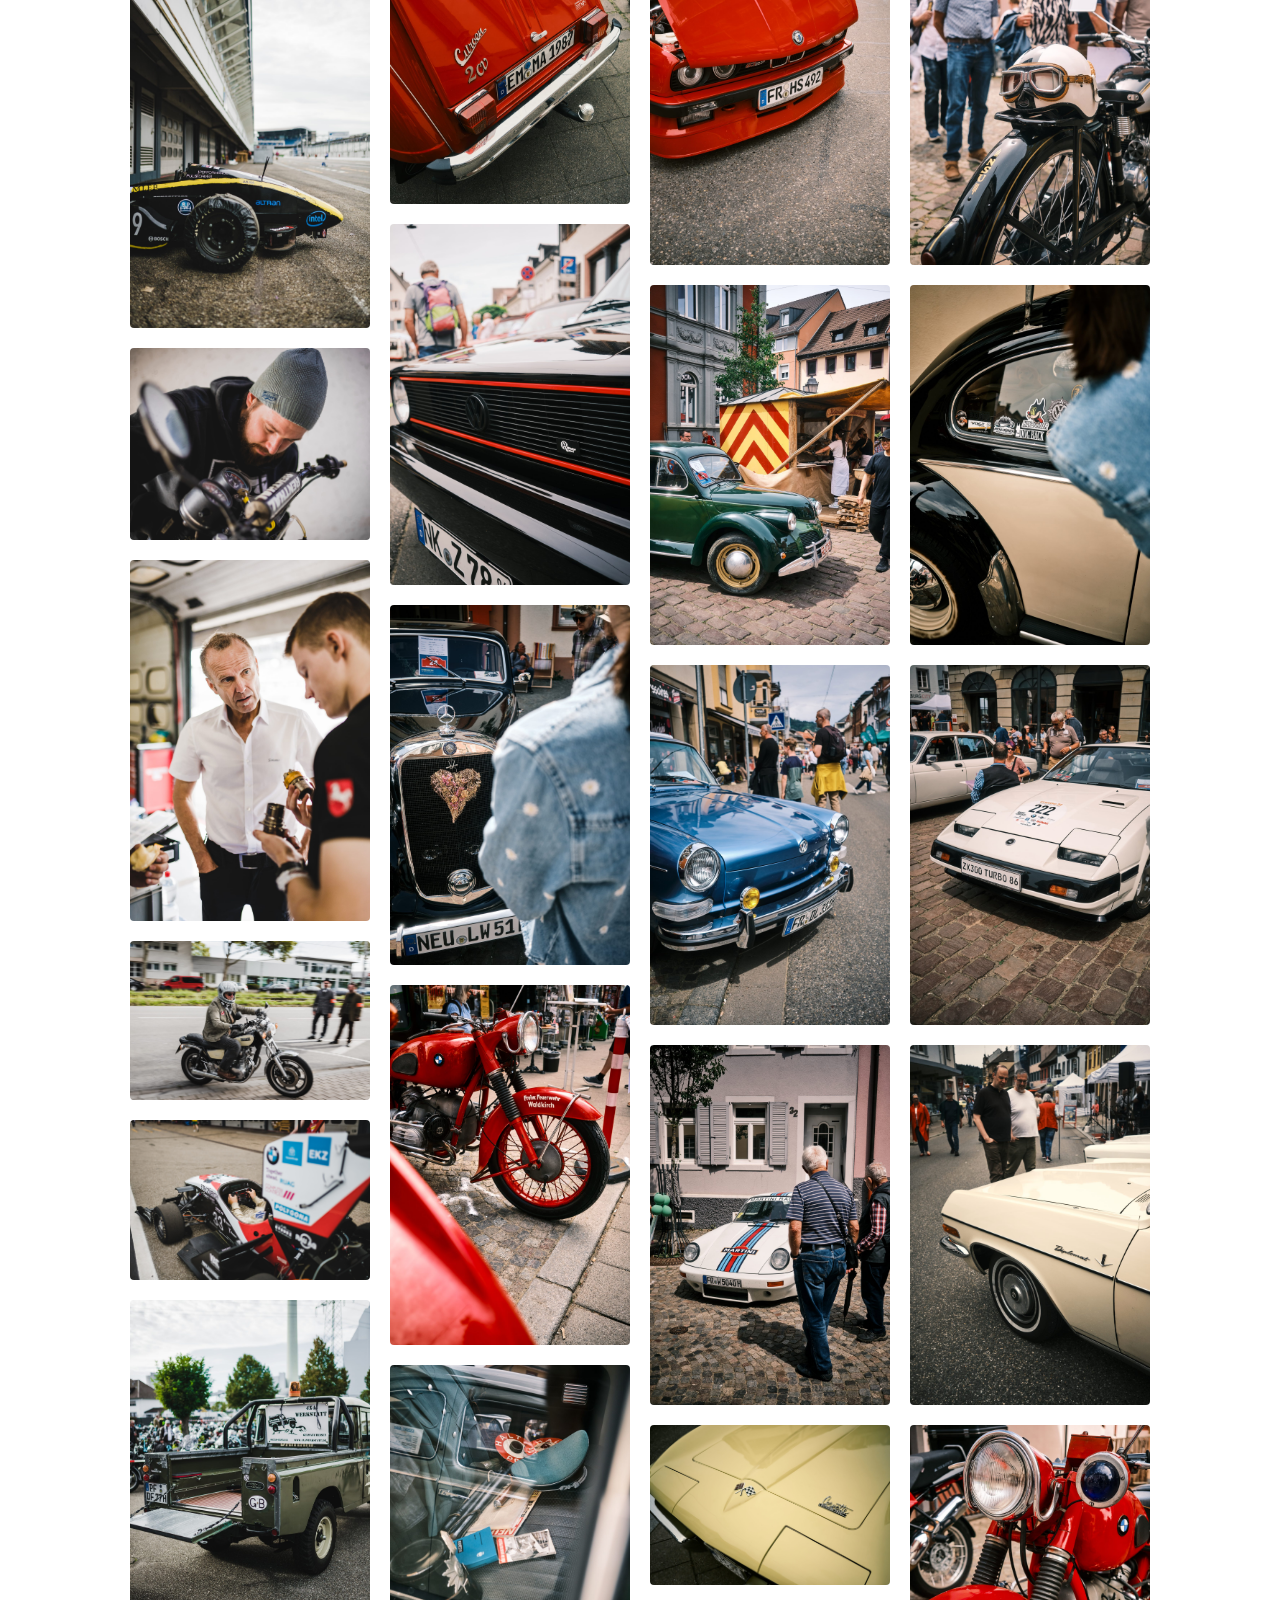
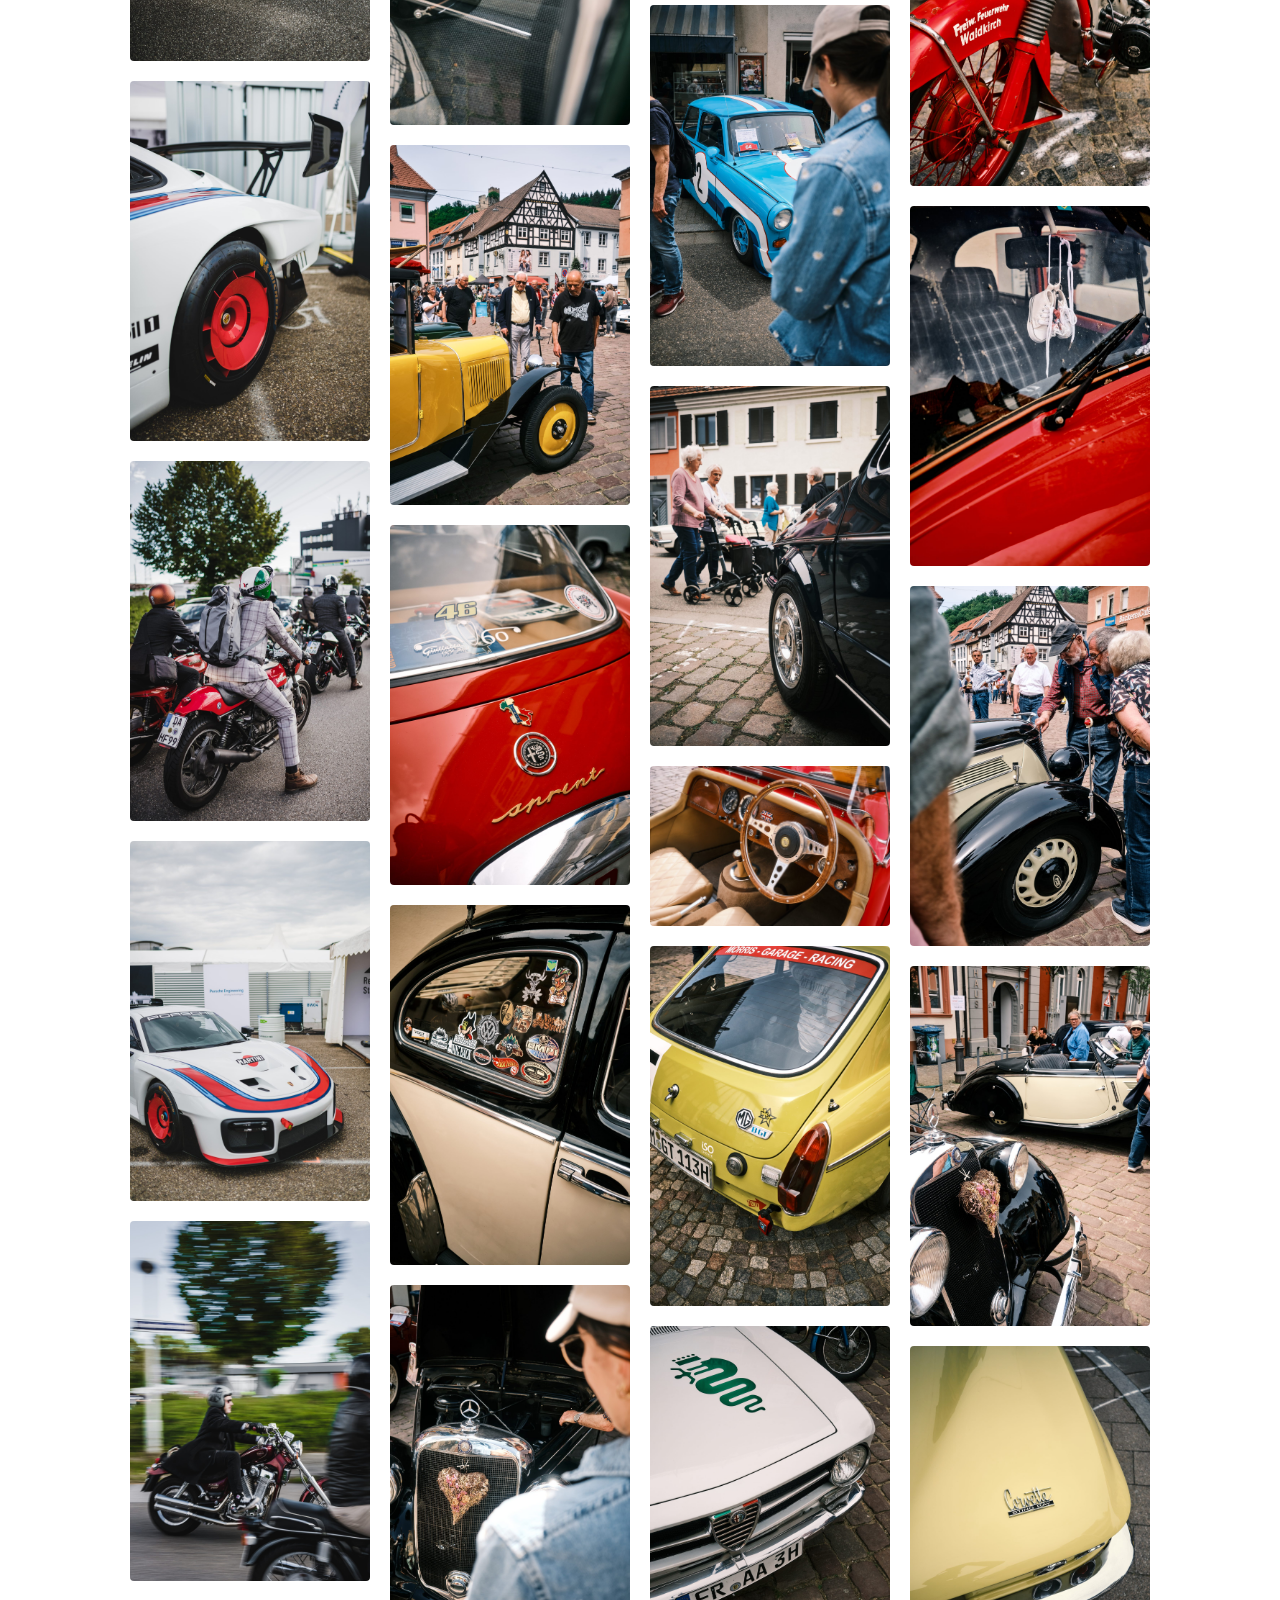
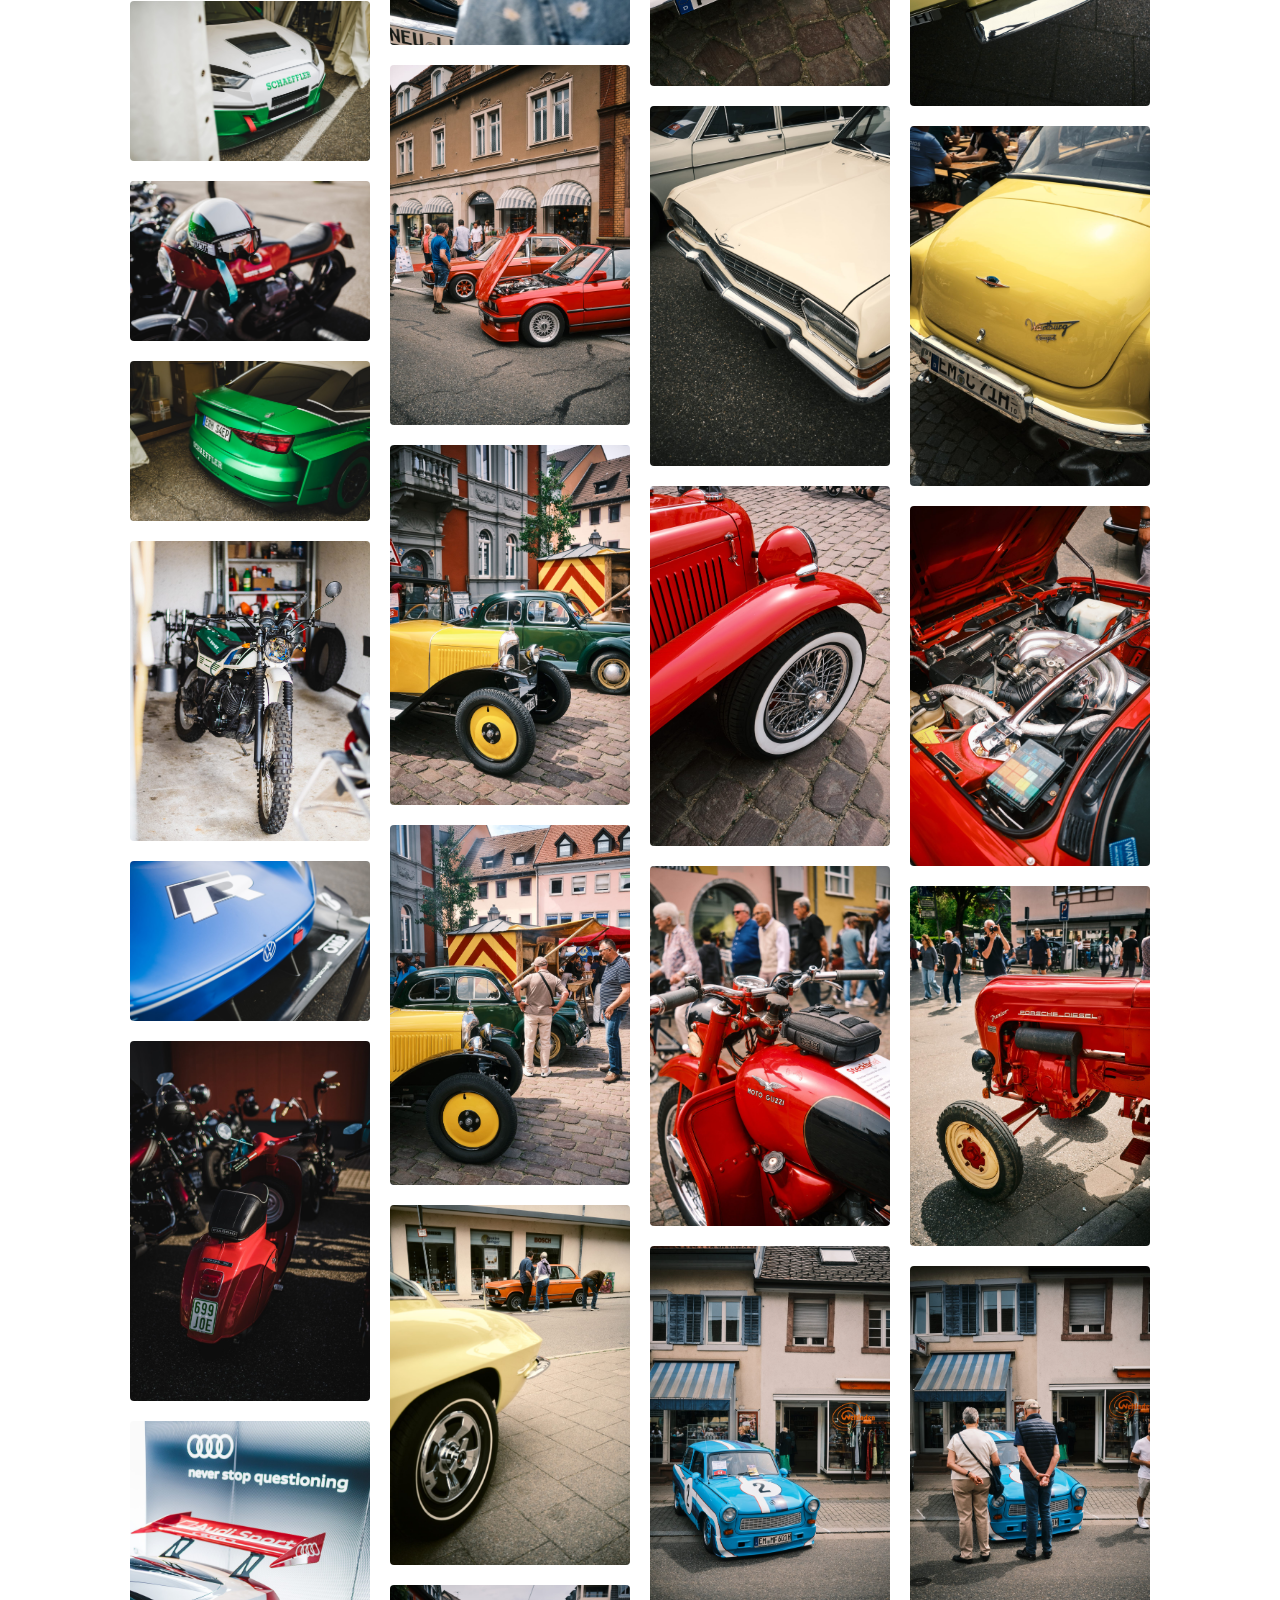
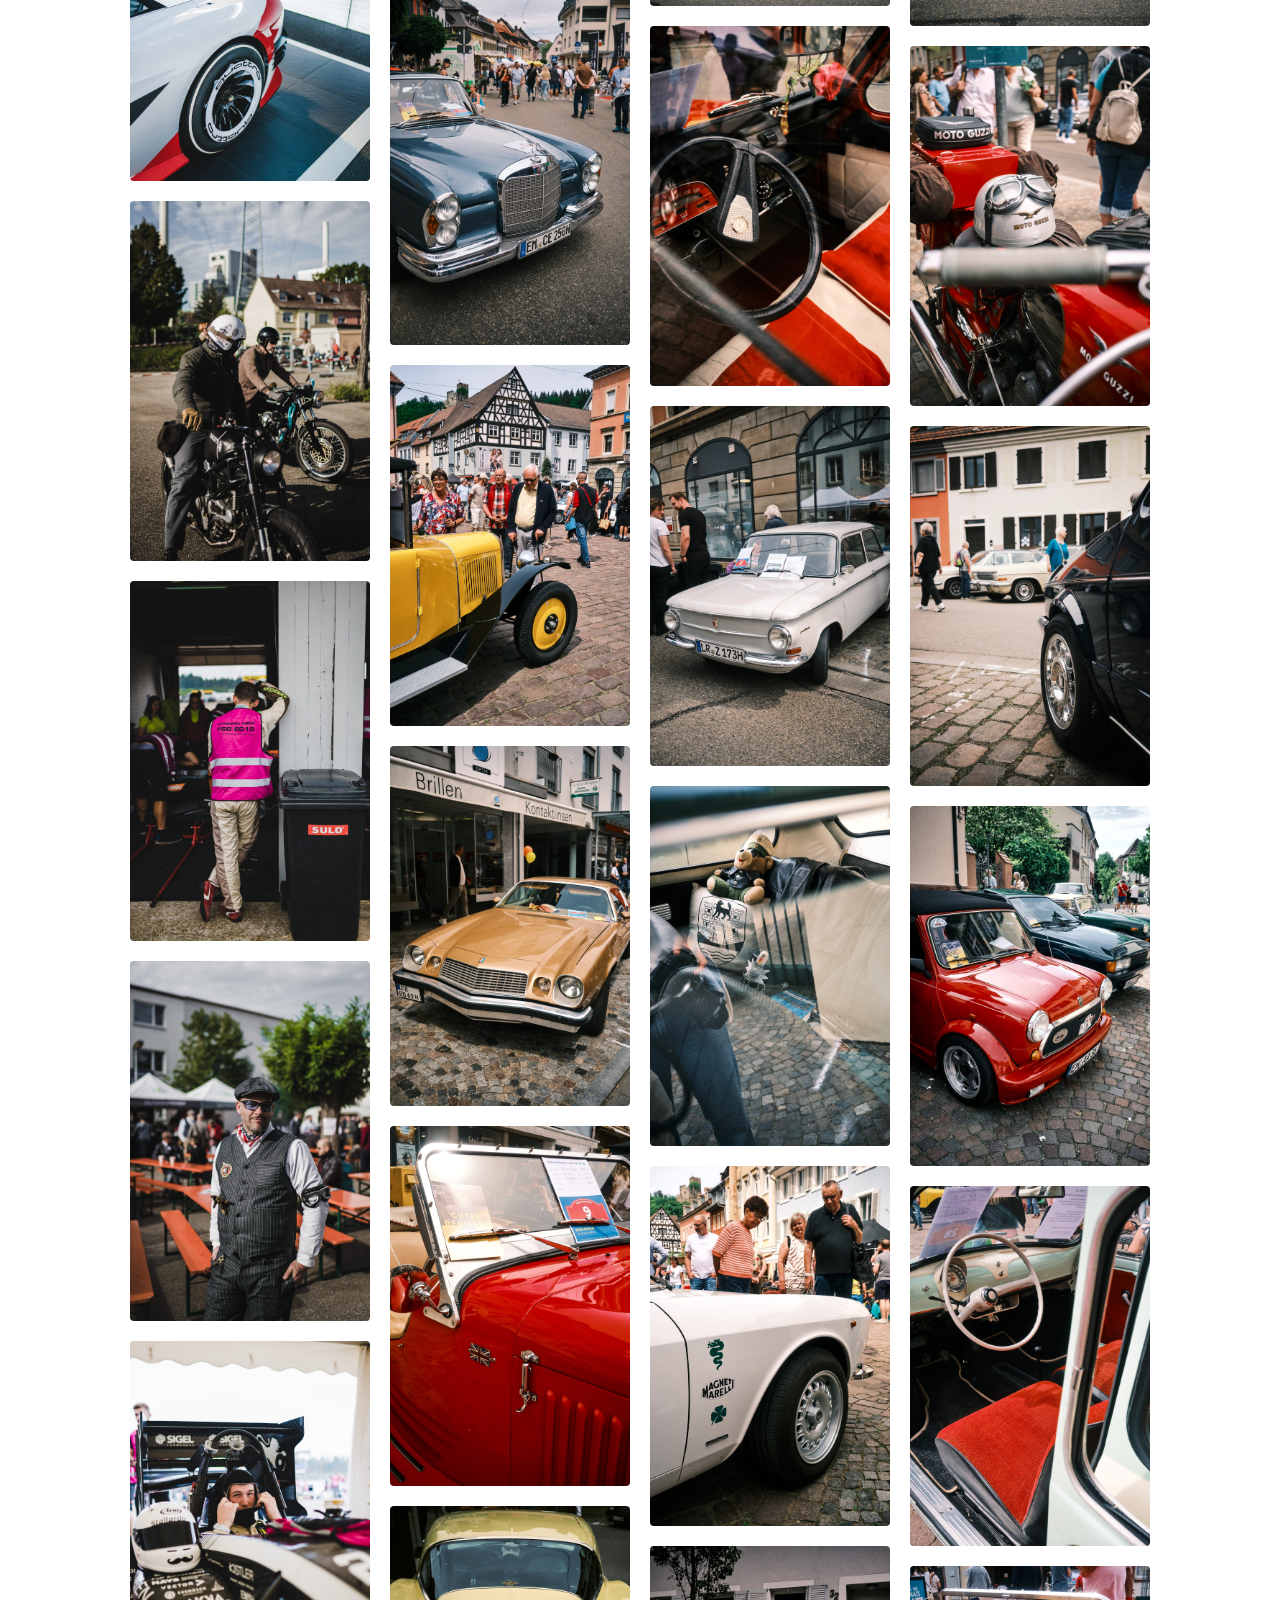
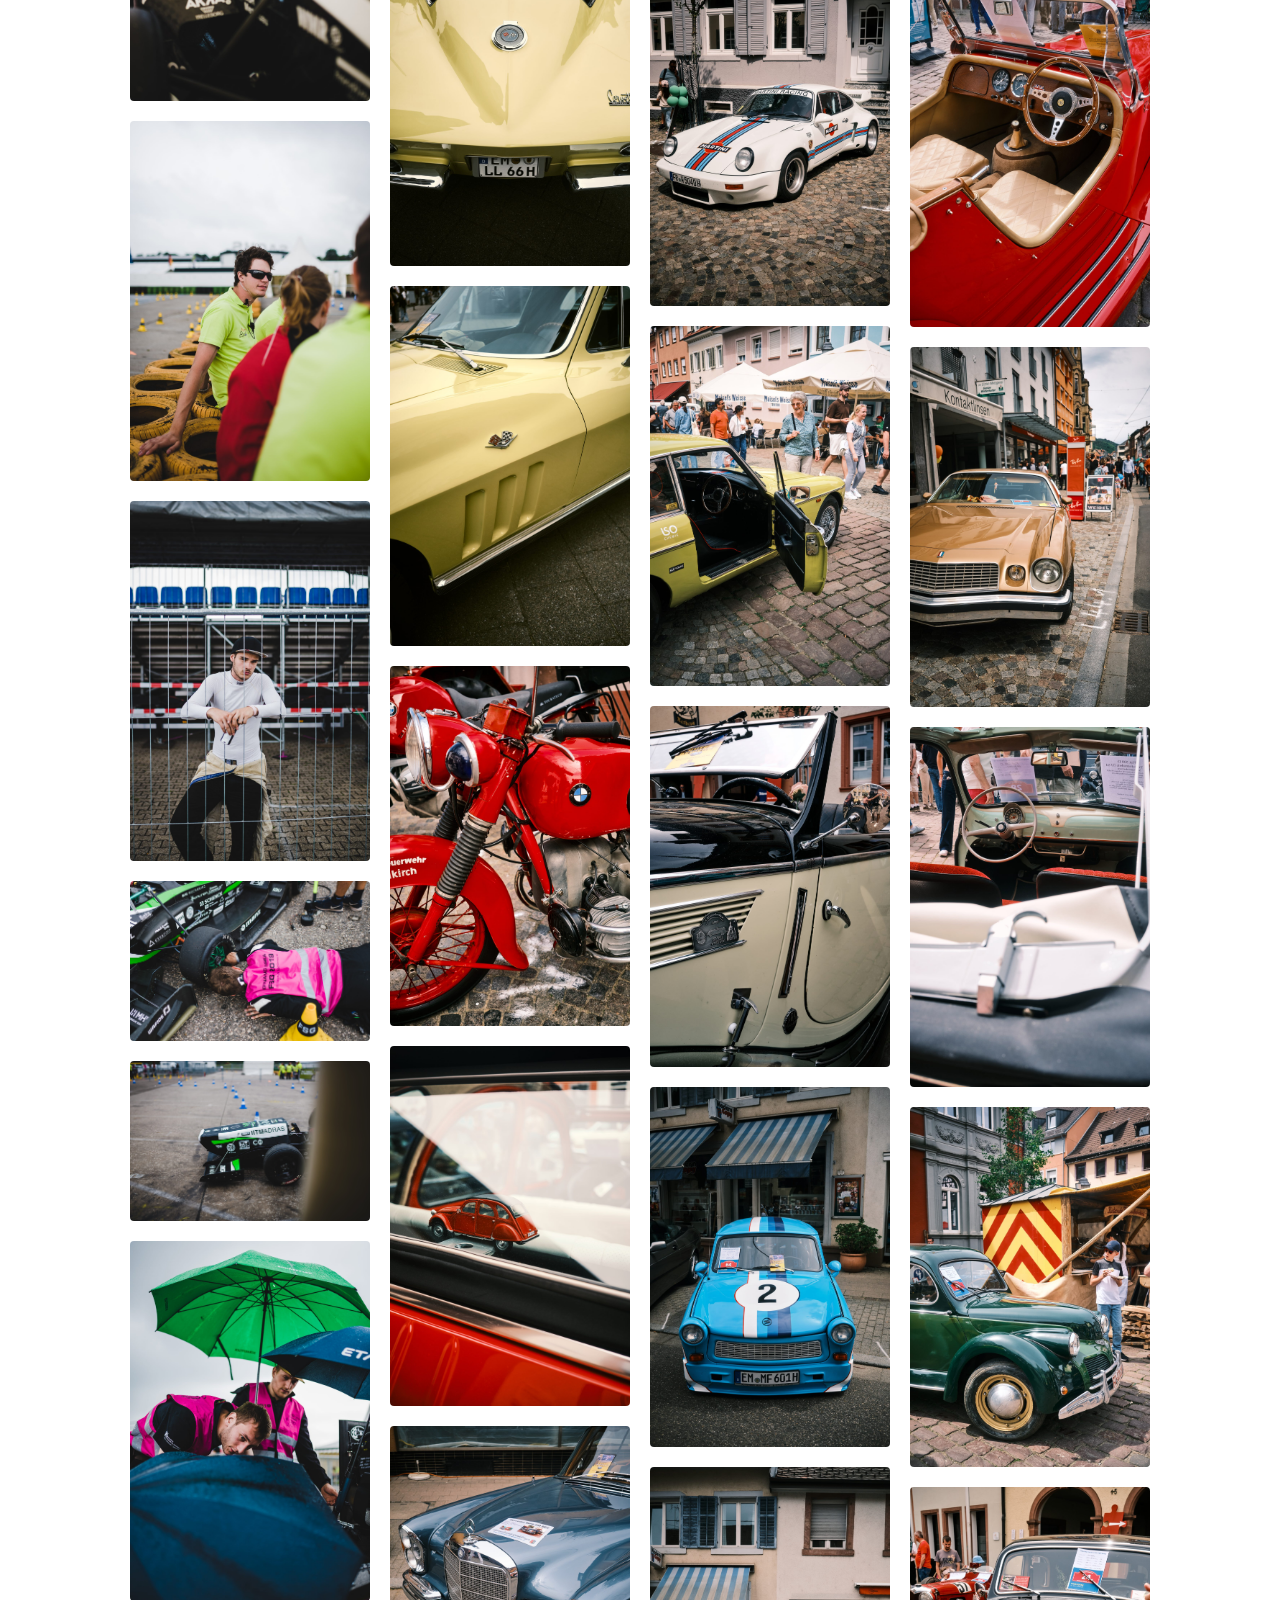
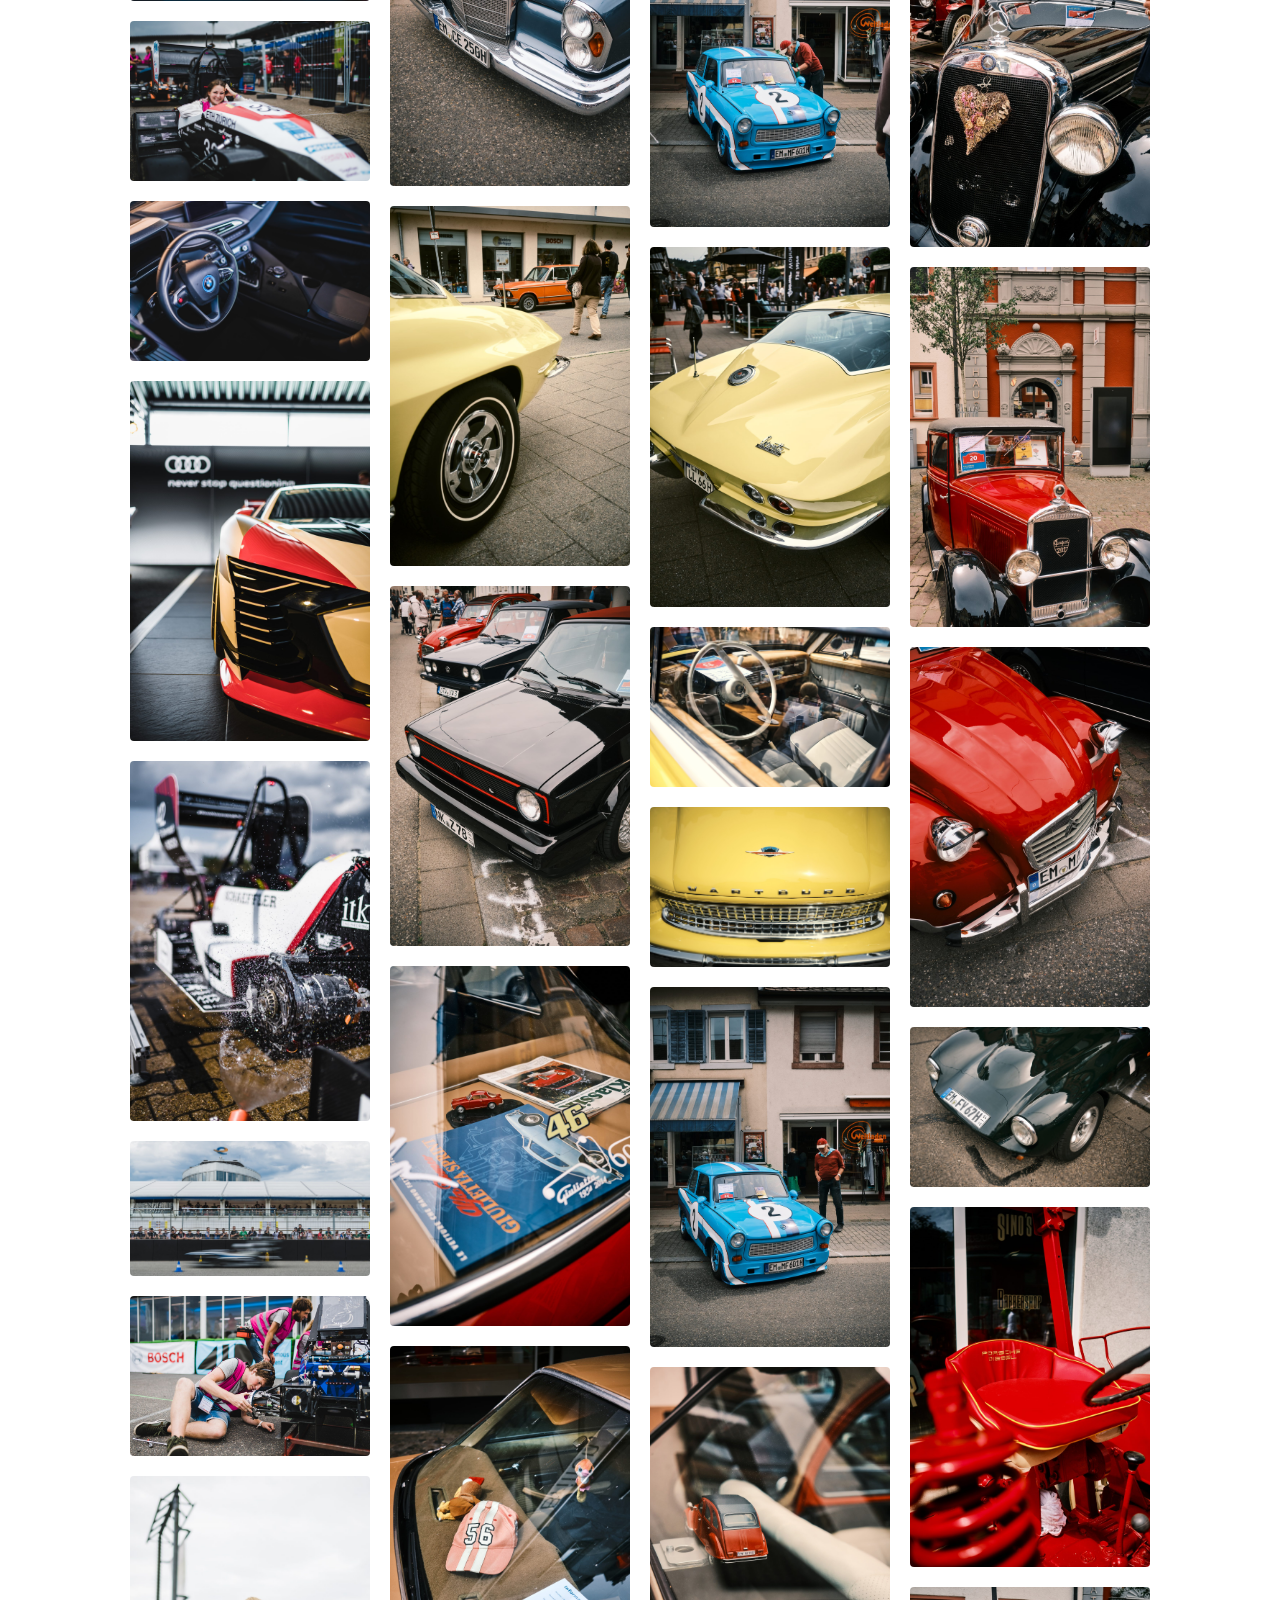
==== commit 2dd6cca1: "update category old timer" ====
--- a/index.html
+++ b/index.html
@@ -323,6 +323,363 @@
         <figure class="gallery-item">
           <img src="images/99.jpg" alt="Photo 75" width="1600" height="2000" loading="lazy" data-goatcounter-click="photo-75">
         </figure>
+        <figure class="gallery-item" data-category="old-timers">
+          <img src="images/204.jpg" alt="Photo 76" width="1333" height="2000" loading="lazy" data-goatcounter-click="photo-76">
+        </figure>
+        <figure class="gallery-item" data-category="old-timers">
+          <img src="images/181.jpg" alt="Photo 77" width="1333" height="2000" loading="lazy" data-goatcounter-click="photo-77">
+        </figure>
+        <figure class="gallery-item" data-category="old-timers">
+          <img src="images/102.jpg" alt="Photo 78" width="1333" height="2000" loading="lazy" data-goatcounter-click="photo-78">
+        </figure>
+        <figure class="gallery-item" data-category="old-timers">
+          <img src="images/112.jpg" alt="Photo 79" width="1333" height="2000" loading="lazy" data-goatcounter-click="photo-79">
+        </figure>
+        <figure class="gallery-item" data-category="old-timers">
+          <img src="images/207.jpg" alt="Photo 80" width="1333" height="2000" loading="lazy" data-goatcounter-click="photo-80">
+        </figure>
+        <figure class="gallery-item" data-category="old-timers">
+          <img src="images/218.jpg" alt="Photo 81" width="1333" height="2000" loading="lazy" data-goatcounter-click="photo-81">
+        </figure>
+        <figure class="gallery-item" data-category="old-timers">
+          <img src="images/195.jpg" alt="Photo 82" width="1333" height="2000" loading="lazy" data-goatcounter-click="photo-82">
+        </figure>
+        <figure class="gallery-item" data-category="old-timers">
+          <img src="images/167.jpg" alt="Photo 83" width="1333" height="2000" loading="lazy" data-goatcounter-click="photo-83">
+        </figure>
+        <figure class="gallery-item" data-category="old-timers">
+          <img src="images/186.jpg" alt="Photo 84" width="1333" height="2000" loading="lazy" data-goatcounter-click="photo-84">
+        </figure>
+        <figure class="gallery-item" data-category="old-timers">
+          <img src="images/198.jpg" alt="Photo 85" width="1333" height="2000" loading="lazy" data-goatcounter-click="photo-85">
+        </figure>
+        <figure class="gallery-item" data-category="old-timers">
+          <img src="images/208.jpg" alt="Photo 86" width="1333" height="2000" loading="lazy" data-goatcounter-click="photo-86">
+        </figure>
+        <figure class="gallery-item" data-category="old-timers">
+          <img src="images/137.jpg" alt="Photo 87" width="1333" height="2000" loading="lazy" data-goatcounter-click="photo-87">
+        </figure>
+        <figure class="gallery-item" data-category="old-timers">
+          <img src="images/165.jpg" alt="Photo 88" width="1333" height="2000" loading="lazy" data-goatcounter-click="photo-88">
+        </figure>
+        <figure class="gallery-item" data-category="old-timers">
+          <img src="images/210.jpg" alt="Photo 89" width="1333" height="2000" loading="lazy" data-goatcounter-click="photo-89">
+        </figure>
+        <figure class="gallery-item" data-category="old-timers">
+          <img src="images/126.jpg" alt="Photo 90" width="1333" height="2000" loading="lazy" data-goatcounter-click="photo-90">
+        </figure>
+        <figure class="gallery-item" data-category="old-timers">
+          <img src="images/134.jpg" alt="Photo 91" width="1333" height="2000" loading="lazy" data-goatcounter-click="photo-91">
+        </figure>
+        <figure class="gallery-item" data-category="old-timers">
+          <img src="images/168.jpg" alt="Photo 92" width="1333" height="2000" loading="lazy" data-goatcounter-click="photo-92">
+        </figure>
+        <figure class="gallery-item" data-category="old-timers">
+          <img src="images/148.jpg" alt="Photo 93" width="1333" height="2000" loading="lazy" data-goatcounter-click="photo-93">
+        </figure>
+        <figure class="gallery-item" data-category="old-timers">
+          <img src="images/175.jpg" alt="Photo 94" width="1333" height="2000" loading="lazy" data-goatcounter-click="photo-94">
+        </figure>
+        <figure class="gallery-item" data-category="old-timers">
+          <img src="images/119.jpg" alt="Photo 95" width="1333" height="2000" loading="lazy" data-goatcounter-click="photo-95">
+        </figure>
+        <figure class="gallery-item" data-category="old-timers">
+          <img src="images/123.jpg" alt="Photo 96" width="1333" height="2000" loading="lazy" data-goatcounter-click="photo-96">
+        </figure>
+        <figure class="gallery-item" data-category="old-timers">
+          <img src="images/216.jpg" alt="Photo 97" width="1333" height="2000" loading="lazy" data-goatcounter-click="photo-97">
+        </figure>
+        <figure class="gallery-item" data-category="old-timers">
+          <img src="images/106.jpg" alt="Photo 98" width="1333" height="2000" loading="lazy" data-goatcounter-click="photo-98">
+        </figure>
+        <figure class="gallery-item" data-category="old-timers">
+          <img src="images/133.jpg" alt="Photo 99" width="1333" height="2000" loading="lazy" data-goatcounter-click="photo-99">
+        </figure>
+        <figure class="gallery-item" data-category="old-timers">
+          <img src="images/128.jpg" alt="Photo 100" width="1333" height="2000" loading="lazy" data-goatcounter-click="photo-100">
+        </figure>
+        <figure class="gallery-item" data-category="old-timers">
+          <img src="images/111.jpg" alt="Photo 101" width="1333" height="2000" loading="lazy" data-goatcounter-click="photo-101">
+        </figure>
+        <figure class="gallery-item" data-category="old-timers">
+          <img src="images/185.jpg" alt="Photo 102" width="1333" height="2000" loading="lazy" data-goatcounter-click="photo-102">
+        </figure>
+        <figure class="gallery-item" data-category="old-timers">
+          <img src="images/146.jpg" alt="Photo 103" width="1333" height="2000" loading="lazy" data-goatcounter-click="photo-103">
+        </figure>
+        <figure class="gallery-item" data-category="old-timers">
+          <img src="images/213.jpg" alt="Photo 104" width="1333" height="2000" loading="lazy" data-goatcounter-click="photo-104">
+        </figure>
+        <figure class="gallery-item" data-category="old-timers">
+          <img src="images/160.jpg" alt="Photo 105" width="1333" height="2000" loading="lazy" data-goatcounter-click="photo-105">
+        </figure>
+        <figure class="gallery-item" data-category="old-timers">
+          <img src="images/107.jpg" alt="Photo 106" width="1333" height="2000" loading="lazy" data-goatcounter-click="photo-106">
+        </figure>
+        <figure class="gallery-item" data-category="old-timers">
+          <img src="images/124.jpg" alt="Photo 107" width="1333" height="2000" loading="lazy" data-goatcounter-click="photo-107">
+        </figure>
+        <figure class="gallery-item" data-category="old-timers">
+          <img src="images/206.jpg" alt="Photo 108" width="1333" height="2000" loading="lazy" data-goatcounter-click="photo-108">
+        </figure>
+        <figure class="gallery-item" data-category="old-timers">
+          <img src="images/151.jpg" alt="Photo 109" width="1333" height="2000" loading="lazy" data-goatcounter-click="photo-109">
+        </figure>
+        <figure class="gallery-item" data-category="old-timers">
+          <img src="images/104.jpg" alt="Photo 110" width="1333" height="2000" loading="lazy" data-goatcounter-click="photo-110">
+        </figure>
+        <figure class="gallery-item" data-category="old-timers">
+          <img src="images/196.jpg" alt="Photo 111" width="1333" height="2000" loading="lazy" data-goatcounter-click="photo-111">
+        </figure>
+        <figure class="gallery-item" data-category="old-timers">
+          <img src="images/187.jpg" alt="Photo 112" width="1333" height="2000" loading="lazy" data-goatcounter-click="photo-112">
+        </figure>
+        <figure class="gallery-item" data-category="old-timers">
+          <img src="images/113.jpg" alt="Photo 113" width="2000" height="1333" loading="lazy" data-goatcounter-click="photo-113">
+        </figure>
+        <figure class="gallery-item" data-category="old-timers">
+          <img src="images/118.jpg" alt="Photo 114" width="1333" height="2000" loading="lazy" data-goatcounter-click="photo-114">
+        </figure>
+        <figure class="gallery-item" data-category="old-timers">
+          <img src="images/135.jpg" alt="Photo 115" width="1333" height="2000" loading="lazy" data-goatcounter-click="photo-115">
+        </figure>
+        <figure class="gallery-item" data-category="old-timers">
+          <img src="images/144.jpg" alt="Photo 116" width="1333" height="2000" loading="lazy" data-goatcounter-click="photo-116">
+        </figure>
+        <figure class="gallery-item" data-category="old-timers">
+          <img src="images/189.jpg" alt="Photo 117" width="1333" height="2000" loading="lazy" data-goatcounter-click="photo-117">
+        </figure>
+        <figure class="gallery-item" data-category="old-timers">
+          <img src="images/117.jpg" alt="Photo 118" width="2000" height="1333" loading="lazy" data-goatcounter-click="photo-118">
+        </figure>
+        <figure class="gallery-item" data-category="old-timers">
+          <img src="images/157.jpg" alt="Photo 119" width="1333" height="2000" loading="lazy" data-goatcounter-click="photo-119">
+        </figure>
+        <figure class="gallery-item" data-category="old-timers">
+          <img src="images/215.jpg" alt="Photo 120" width="1333" height="2000" loading="lazy" data-goatcounter-click="photo-120">
+        </figure>
+        <figure class="gallery-item" data-category="old-timers">
+          <img src="images/130.jpg" alt="Photo 121" width="1333" height="2000" loading="lazy" data-goatcounter-click="photo-121">
+        </figure>
+        <figure class="gallery-item" data-category="old-timers">
+          <img src="images/164.jpg" alt="Photo 122" width="1333" height="2000" loading="lazy" data-goatcounter-click="photo-122">
+        </figure>
+        <figure class="gallery-item" data-category="old-timers">
+          <img src="images/145.jpg" alt="Photo 123" width="1333" height="2000" loading="lazy" data-goatcounter-click="photo-123">
+        </figure>
+        <figure class="gallery-item" data-category="old-timers">
+          <img src="images/203.jpg" alt="Photo 124" width="1333" height="2000" loading="lazy" data-goatcounter-click="photo-124">
+        </figure>
+        <figure class="gallery-item" data-category="old-timers">
+          <img src="images/125.jpg" alt="Photo 125" width="2000" height="1333" loading="lazy" data-goatcounter-click="photo-125">
+        </figure>
+        <figure class="gallery-item" data-category="old-timers">
+          <img src="images/143.jpg" alt="Photo 126" width="1333" height="2000" loading="lazy" data-goatcounter-click="photo-126">
+        </figure>
+        <figure class="gallery-item" data-category="old-timers">
+          <img src="images/108.jpg" alt="Photo 127" width="1333" height="2000" loading="lazy" data-goatcounter-click="photo-127">
+        </figure>
+        <figure class="gallery-item" data-category="old-timers">
+          <img src="images/172.jpg" alt="Photo 128" width="2000" height="1333" loading="lazy" data-goatcounter-click="photo-128">
+        </figure>
+        <figure class="gallery-item" data-category="old-timers">
+          <img src="images/193.jpg" alt="Photo 129" width="1333" height="2000" loading="lazy" data-goatcounter-click="photo-129">
+        </figure>
+        <figure class="gallery-item" data-category="old-timers">
+          <img src="images/182.jpg" alt="Photo 130" width="1333" height="2000" loading="lazy" data-goatcounter-click="photo-130">
+        </figure>
+        <figure class="gallery-item" data-category="old-timers">
+          <img src="images/115.jpg" alt="Photo 131" width="1333" height="2000" loading="lazy" data-goatcounter-click="photo-131">
+        </figure>
+        <figure class="gallery-item" data-category="old-timers">
+          <img src="images/174.jpg" alt="Photo 132" width="1333" height="2000" loading="lazy" data-goatcounter-click="photo-132">
+        </figure>
+        <figure class="gallery-item" data-category="old-timers">
+          <img src="images/154.jpg" alt="Photo 133" width="1333" height="2000" loading="lazy" data-goatcounter-click="photo-133">
+        </figure>
+        <figure class="gallery-item" data-category="old-timers">
+          <img src="images/142.jpg" alt="Photo 134" width="1333" height="2000" loading="lazy" data-goatcounter-click="photo-134">
+        </figure>
+        <figure class="gallery-item" data-category="old-timers">
+          <img src="images/103.jpg" alt="Photo 135" width="1333" height="2000" loading="lazy" data-goatcounter-click="photo-135">
+        </figure>
+        <figure class="gallery-item" data-category="old-timers">
+          <img src="images/152.jpg" alt="Photo 136" width="1333" height="2000" loading="lazy" data-goatcounter-click="photo-136">
+        </figure>
+        <figure class="gallery-item" data-category="old-timers">
+          <img src="images/194.jpg" alt="Photo 137" width="1333" height="2000" loading="lazy" data-goatcounter-click="photo-137">
+        </figure>
+        <figure class="gallery-item" data-category="old-timers">
+          <img src="images/183.jpg" alt="Photo 138" width="1333" height="2000" loading="lazy" data-goatcounter-click="photo-138">
+        </figure>
+        <figure class="gallery-item" data-category="old-timers">
+          <img src="images/202.jpg" alt="Photo 139" width="1333" height="2000" loading="lazy" data-goatcounter-click="photo-139">
+        </figure>
+        <figure class="gallery-item" data-category="old-timers">
+          <img src="images/192.jpg" alt="Photo 140" width="1333" height="2000" loading="lazy" data-goatcounter-click="photo-140">
+        </figure>
+        <figure class="gallery-item" data-category="old-timers">
+          <img src="images/178.jpg" alt="Photo 141" width="1333" height="2000" loading="lazy" data-goatcounter-click="photo-141">
+        </figure>
+        <figure class="gallery-item" data-category="old-timers">
+          <img src="images/140.jpg" alt="Photo 142" width="1333" height="2000" loading="lazy" data-goatcounter-click="photo-142">
+        </figure>
+        <figure class="gallery-item" data-category="old-timers">
+          <img src="images/138.jpg" alt="Photo 143" width="1333" height="2000" loading="lazy" data-goatcounter-click="photo-143">
+        </figure>
+        <figure class="gallery-item" data-category="old-timers">
+          <img src="images/120.jpg" alt="Photo 144" width="1333" height="2000" loading="lazy" data-goatcounter-click="photo-144">
+        </figure>
+        <figure class="gallery-item" data-category="old-timers">
+          <img src="images/162.jpg" alt="Photo 145" width="2000" height="1333" loading="lazy" data-goatcounter-click="photo-145">
+        </figure>
+        <figure class="gallery-item" data-category="old-timers">
+          <img src="images/163.jpg" alt="Photo 146" width="2000" height="1333" loading="lazy" data-goatcounter-click="photo-146">
+        </figure>
+        <figure class="gallery-item" data-category="old-timers">
+          <img src="images/139.jpg" alt="Photo 147" width="1333" height="2000" loading="lazy" data-goatcounter-click="photo-147">
+        </figure>
+        <figure class="gallery-item" data-category="old-timers">
+          <img src="images/105.jpg" alt="Photo 148" width="1333" height="2000" loading="lazy" data-goatcounter-click="photo-148">
+        </figure>
+        <figure class="gallery-item" data-category="old-timers">
+          <img src="images/200.jpg" alt="Photo 149" width="2000" height="1333" loading="lazy" data-goatcounter-click="photo-149">
+        </figure>
+        <figure class="gallery-item" data-category="old-timers">
+          <img src="images/188.jpg" alt="Photo 150" width="1333" height="2000" loading="lazy" data-goatcounter-click="photo-150">
+        </figure>
+        <figure class="gallery-item" data-category="old-timers">
+          <img src="images/110.jpg" alt="Photo 151" width="1333" height="2000" loading="lazy" data-goatcounter-click="photo-151">
+        </figure>
+        <figure class="gallery-item" data-category="old-timers">
+          <img src="images/136.jpg" alt="Photo 152" width="1333" height="2000" loading="lazy" data-goatcounter-click="photo-152">
+        </figure>
+        <figure class="gallery-item" data-category="old-timers">
+          <img src="images/184.jpg" alt="Photo 153" width="1333" height="2000" loading="lazy" data-goatcounter-click="photo-153">
+        </figure>
+        <figure class="gallery-item" data-category="old-timers">
+          <img src="images/153.jpg" alt="Photo 154" width="1333" height="2000" loading="lazy" data-goatcounter-click="photo-154">
+        </figure>
+        <figure class="gallery-item" data-category="old-timers">
+          <img src="images/121.jpg" alt="Photo 155" width="1333" height="2000" loading="lazy" data-goatcounter-click="photo-155">
+        </figure>
+        <figure class="gallery-item" data-category="old-timers">
+          <img src="images/101.jpg" alt="Photo 156" width="1333" height="2000" loading="lazy" data-goatcounter-click="photo-156">
+        </figure>
+        <figure class="gallery-item" data-category="old-timers">
+          <img src="images/211.jpg" alt="Photo 157" width="1333" height="2000" loading="lazy" data-goatcounter-click="photo-157">
+        </figure>
+        <figure class="gallery-item" data-category="old-timers">
+          <img src="images/209.jpg" alt="Photo 158" width="1333" height="2000" loading="lazy" data-goatcounter-click="photo-158">
+        </figure>
+        <figure class="gallery-item" data-category="old-timers">
+          <img src="images/191.jpg" alt="Photo 159" width="1333" height="2000" loading="lazy" data-goatcounter-click="photo-159">
+        </figure>
+        <figure class="gallery-item" data-category="old-timers">
+          <img src="images/149.jpg" alt="Photo 160" width="2000" height="1333" loading="lazy" data-goatcounter-click="photo-160">
+        </figure>
+        <figure class="gallery-item" data-category="old-timers">
+          <img src="images/131.jpg" alt="Photo 161" width="1333" height="2000" loading="lazy" data-goatcounter-click="photo-161">
+        </figure>
+        <figure class="gallery-item" data-category="old-timers">
+          <img src="images/201.jpg" alt="Photo 162" width="1333" height="2000" loading="lazy" data-goatcounter-click="photo-162">
+        </figure>
+        <figure class="gallery-item" data-category="old-timers">
+          <img src="images/127.jpg" alt="Photo 163" width="1333" height="2000" loading="lazy" data-goatcounter-click="photo-163">
+        </figure>
+        <figure class="gallery-item" data-category="old-timers">
+          <img src="images/129.jpg" alt="Photo 164" width="1333" height="2000" loading="lazy" data-goatcounter-click="photo-164">
+        </figure>
+        <figure class="gallery-item" data-category="old-timers">
+          <img src="images/161.jpg" alt="Photo 165" width="2000" height="1333" loading="lazy" data-goatcounter-click="photo-165">
+        </figure>
+        <figure class="gallery-item" data-category="old-timers">
+          <img src="images/116.jpg" alt="Photo 166" width="1333" height="2000" loading="lazy" data-goatcounter-click="photo-166">
+        </figure>
+        <figure class="gallery-item" data-category="old-timers">
+          <img src="images/156.jpg" alt="Photo 167" width="1333" height="2000" loading="lazy" data-goatcounter-click="photo-167">
+        </figure>
+        <figure class="gallery-item" data-category="old-timers">
+          <img src="images/199.jpg" alt="Photo 168" width="1333" height="2000" loading="lazy" data-goatcounter-click="photo-168">
+        </figure>
+        <figure class="gallery-item" data-category="old-timers">
+          <img src="images/158.jpg" alt="Photo 169" width="1333" height="2000" loading="lazy" data-goatcounter-click="photo-169">
+        </figure>
+        <figure class="gallery-item" data-category="old-timers">
+          <img src="images/114.jpg" alt="Photo 170" width="1333" height="2000" loading="lazy" data-goatcounter-click="photo-170">
+        </figure>
+        <figure class="gallery-item" data-category="old-timers">
+          <img src="images/217.jpg" alt="Photo 171" width="1333" height="2000" loading="lazy" data-goatcounter-click="photo-171">
+        </figure>
+        <figure class="gallery-item" data-category="old-timers">
+          <img src="images/197.jpg" alt="Photo 172" width="1333" height="2000" loading="lazy" data-goatcounter-click="photo-172">
+        </figure>
+        <figure class="gallery-item" data-category="old-timers">
+          <img src="images/177.jpg" alt="Photo 173" width="1333" height="2000" loading="lazy" data-goatcounter-click="photo-173">
+        </figure>
+        <figure class="gallery-item" data-category="old-timers">
+          <img src="images/180.jpg" alt="Photo 174" width="1333" height="2000" loading="lazy" data-goatcounter-click="photo-174">
+        </figure>
+        <figure class="gallery-item" data-category="old-timers">
+          <img src="images/122.jpg" alt="Photo 175" width="1333" height="2000" loading="lazy" data-goatcounter-click="photo-175">
+        </figure>
+        <figure class="gallery-item" data-category="old-timers">
+          <img src="images/159.jpg" alt="Photo 176" width="1333" height="2000" loading="lazy" data-goatcounter-click="photo-176">
+        </figure>
+        <figure class="gallery-item" data-category="old-timers">
+          <img src="images/132.jpg" alt="Photo 177" width="1333" height="2000" loading="lazy" data-goatcounter-click="photo-177">
+        </figure>
+        <figure class="gallery-item" data-category="old-timers">
+          <img src="images/212.jpg" alt="Photo 178" width="1333" height="2000" loading="lazy" data-goatcounter-click="photo-178">
+        </figure>
+        <figure class="gallery-item" data-category="old-timers">
+          <img src="images/141.jpg" alt="Photo 179" width="1333" height="2000" loading="lazy" data-goatcounter-click="photo-179">
+        </figure>
+        <figure class="gallery-item" data-category="old-timers">
+          <img src="images/155.jpg" alt="Photo 180" width="1333" height="2000" loading="lazy" data-goatcounter-click="photo-180">
+        </figure>
+        <figure class="gallery-item" data-category="old-timers">
+          <img src="images/109.jpg" alt="Photo 181" width="1333" height="2000" loading="lazy" data-goatcounter-click="photo-181">
+        </figure>
+        <figure class="gallery-item" data-category="old-timers">
+          <img src="images/205.jpg" alt="Photo 182" width="1333" height="2000" loading="lazy" data-goatcounter-click="photo-182">
+        </figure>
+        <figure class="gallery-item" data-category="old-timers">
+          <img src="images/170.jpg" alt="Photo 183" width="1333" height="2000" loading="lazy" data-goatcounter-click="photo-183">
+        </figure>
+        <figure class="gallery-item" data-category="old-timers">
+          <img src="images/173.jpg" alt="Photo 184" width="1333" height="2000" loading="lazy" data-goatcounter-click="photo-184">
+        </figure>
+        <figure class="gallery-item" data-category="old-timers">
+          <img src="images/147.jpg" alt="Photo 185" width="1333" height="2000" loading="lazy" data-goatcounter-click="photo-185">
+        </figure>
+        <figure class="gallery-item" data-category="old-timers">
+          <img src="images/171.jpg" alt="Photo 186" width="1333" height="2000" loading="lazy" data-goatcounter-click="photo-186">
+        </figure>
+        <figure class="gallery-item" data-category="old-timers">
+          <img src="images/166.jpg" alt="Photo 187" width="1333" height="2000" loading="lazy" data-goatcounter-click="photo-187">
+        </figure>
+        <figure class="gallery-item" data-category="old-timers">
+          <img src="images/179.jpg" alt="Photo 188" width="1333" height="2000" loading="lazy" data-goatcounter-click="photo-188">
+        </figure>
+        <figure class="gallery-item" data-category="old-timers">
+          <img src="images/169.jpg" alt="Photo 189" width="1333" height="2000" loading="lazy" data-goatcounter-click="photo-189">
+        </figure>
+        <figure class="gallery-item" data-category="old-timers">
+          <img src="images/100.jpg" alt="Photo 190" width="1333" height="2000" loading="lazy" data-goatcounter-click="photo-190">
+        </figure>
+        <figure class="gallery-item" data-category="old-timers">
+          <img src="images/150.jpg" alt="Photo 191" width="2000" height="1333" loading="lazy" data-goatcounter-click="photo-191">
+        </figure>
+        <figure class="gallery-item" data-category="old-timers">
+          <img src="images/214.jpg" alt="Photo 192" width="1333" height="2000" loading="lazy" data-goatcounter-click="photo-192">
+        </figure>
+        <figure class="gallery-item" data-category="old-timers">
+          <img src="images/176.jpg" alt="Photo 193" width="1333" height="2000" loading="lazy" data-goatcounter-click="photo-193">
+        </figure>
+        <figure class="gallery-item" data-category="old-timers">
+          <img src="images/190.jpg" alt="Photo 194" width="1333" height="2000" loading="lazy" data-goatcounter-click="photo-194">
+        </figure>
       </div>
       <p class="filter-empty" hidden>No photos in this category yet — check back soon.</p>
     </section>
